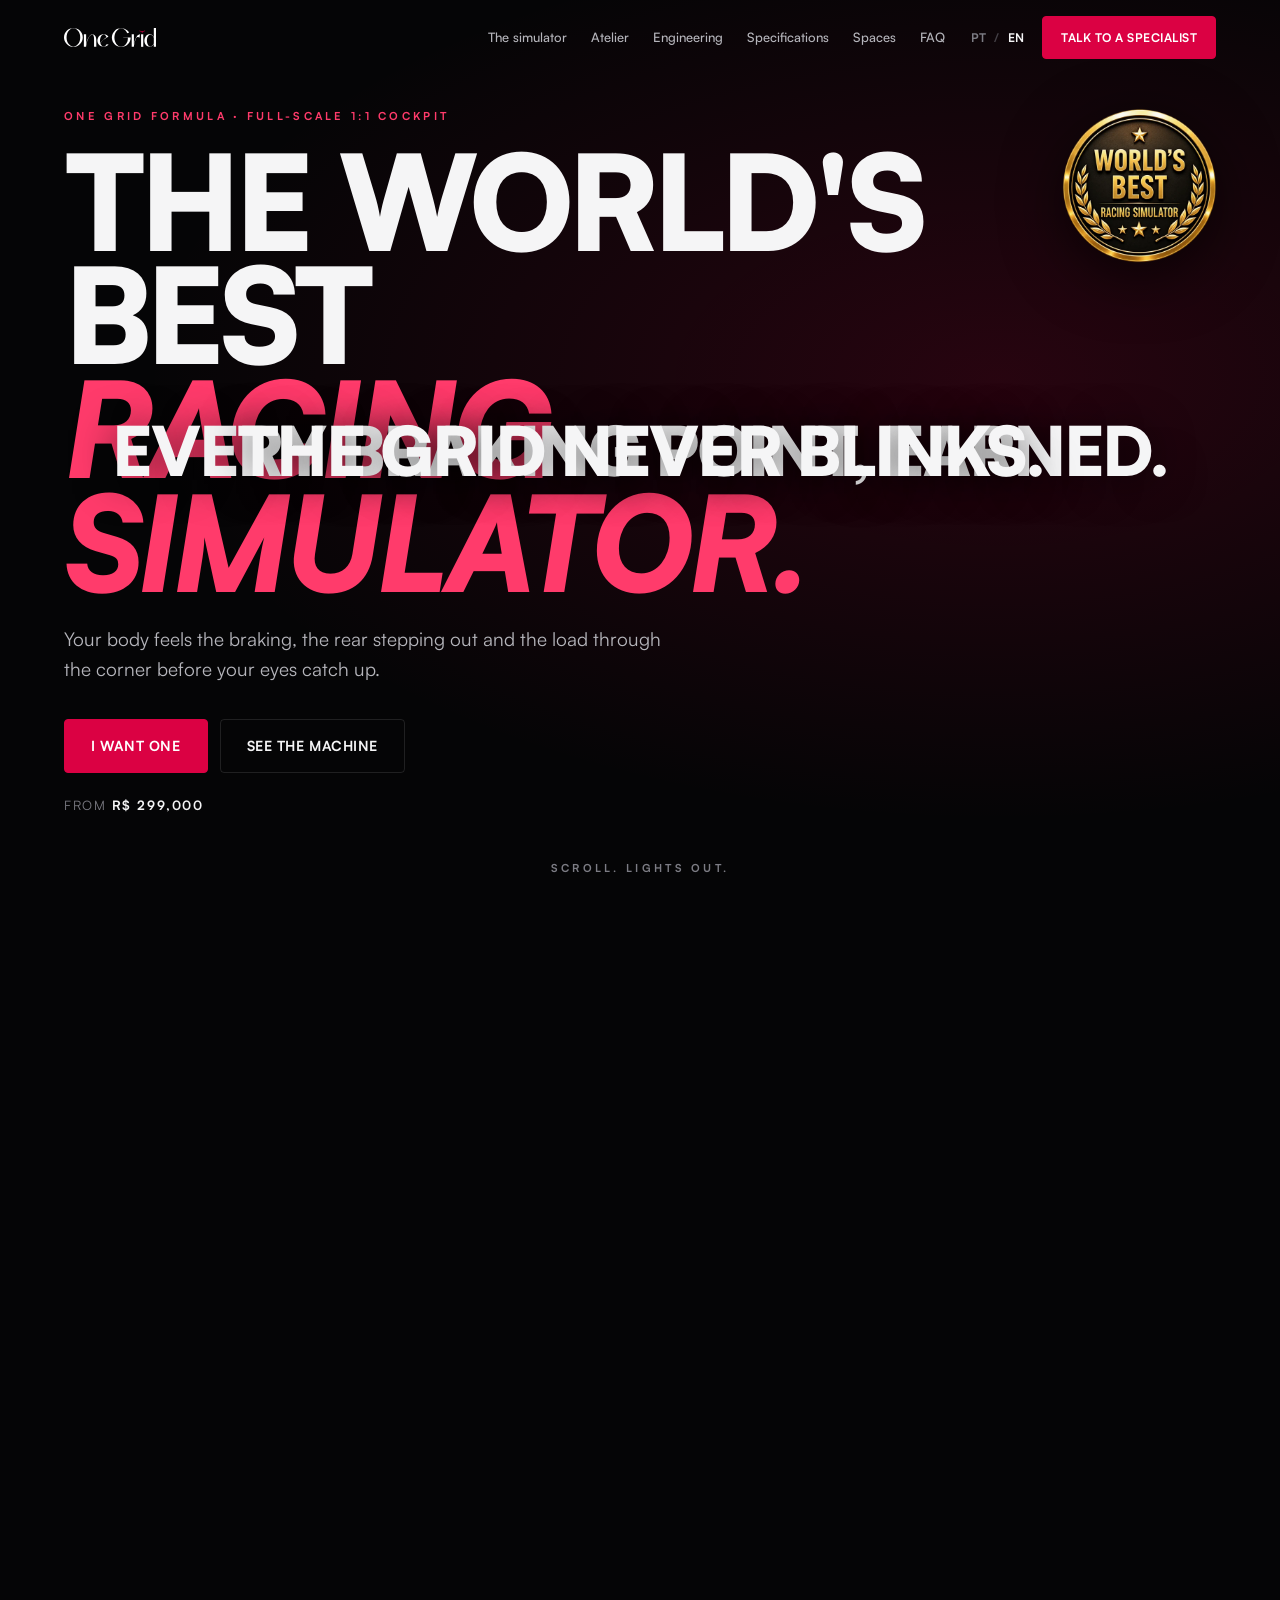
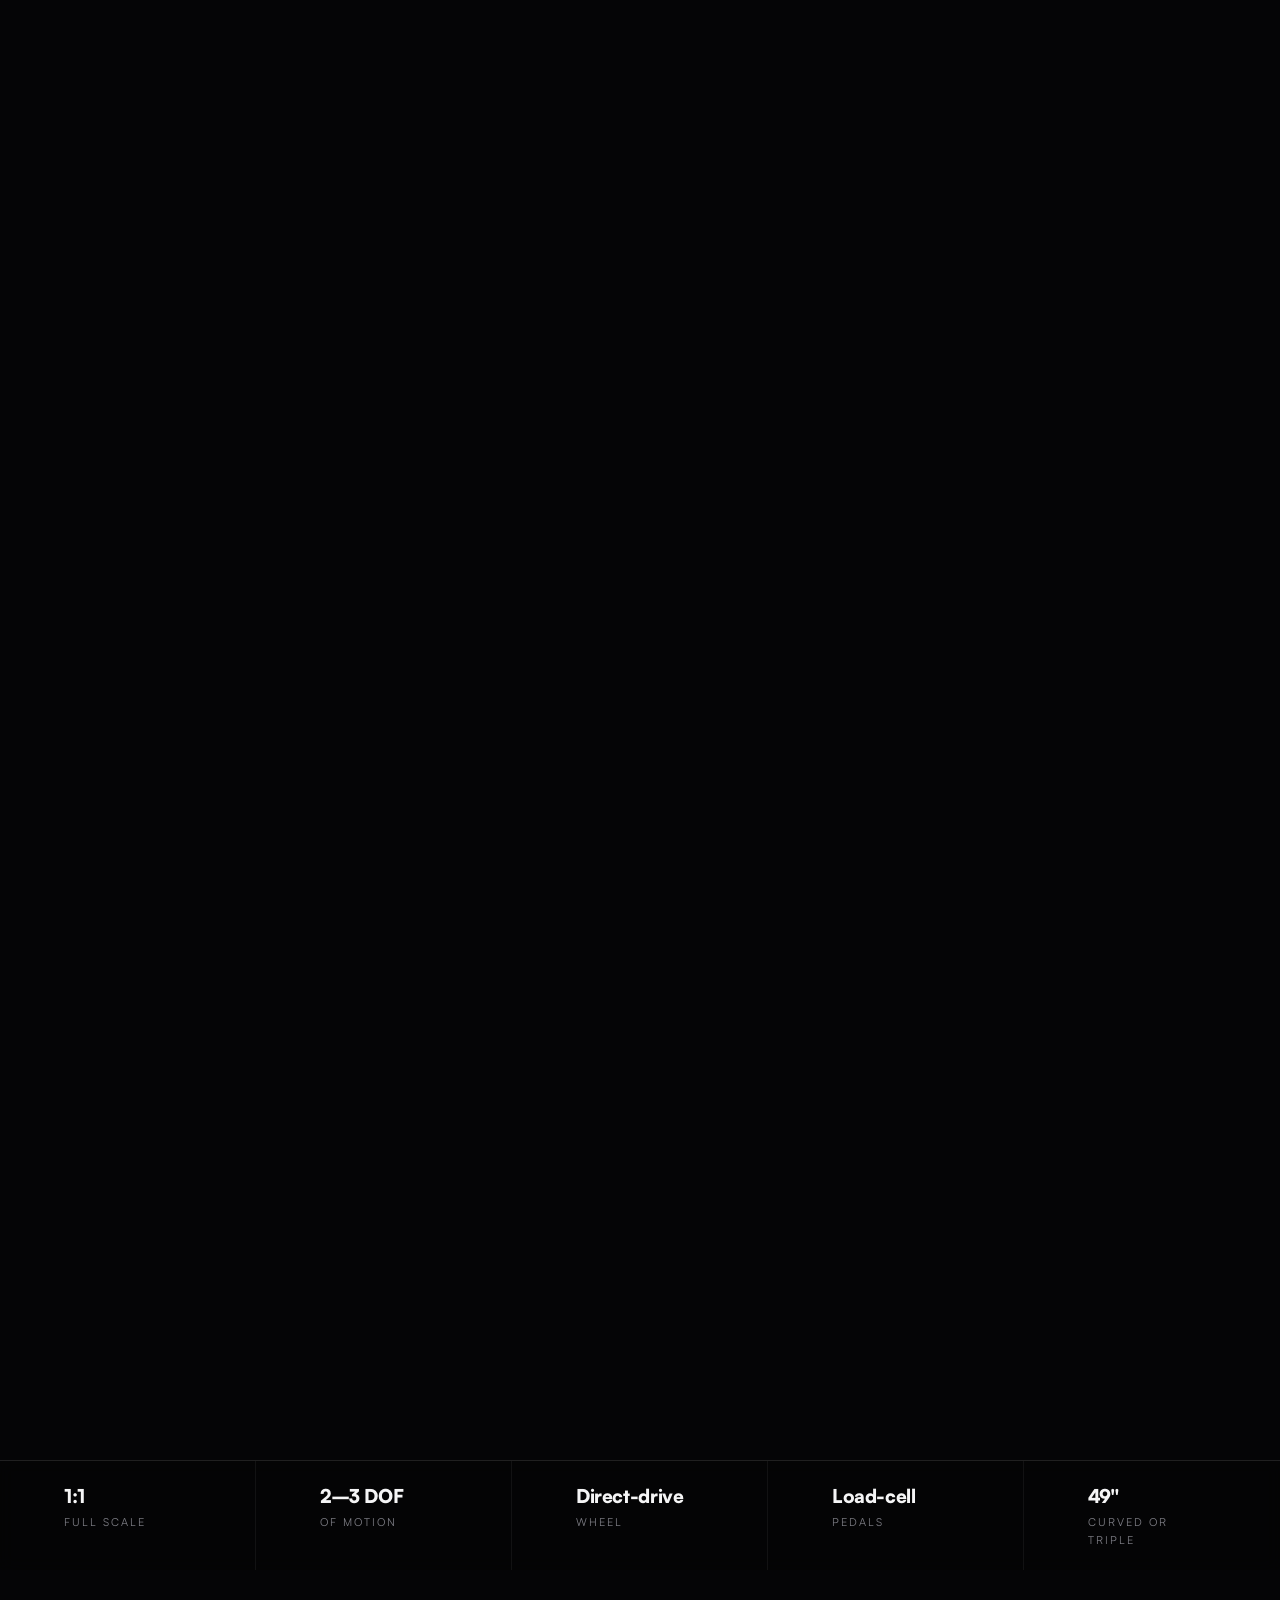
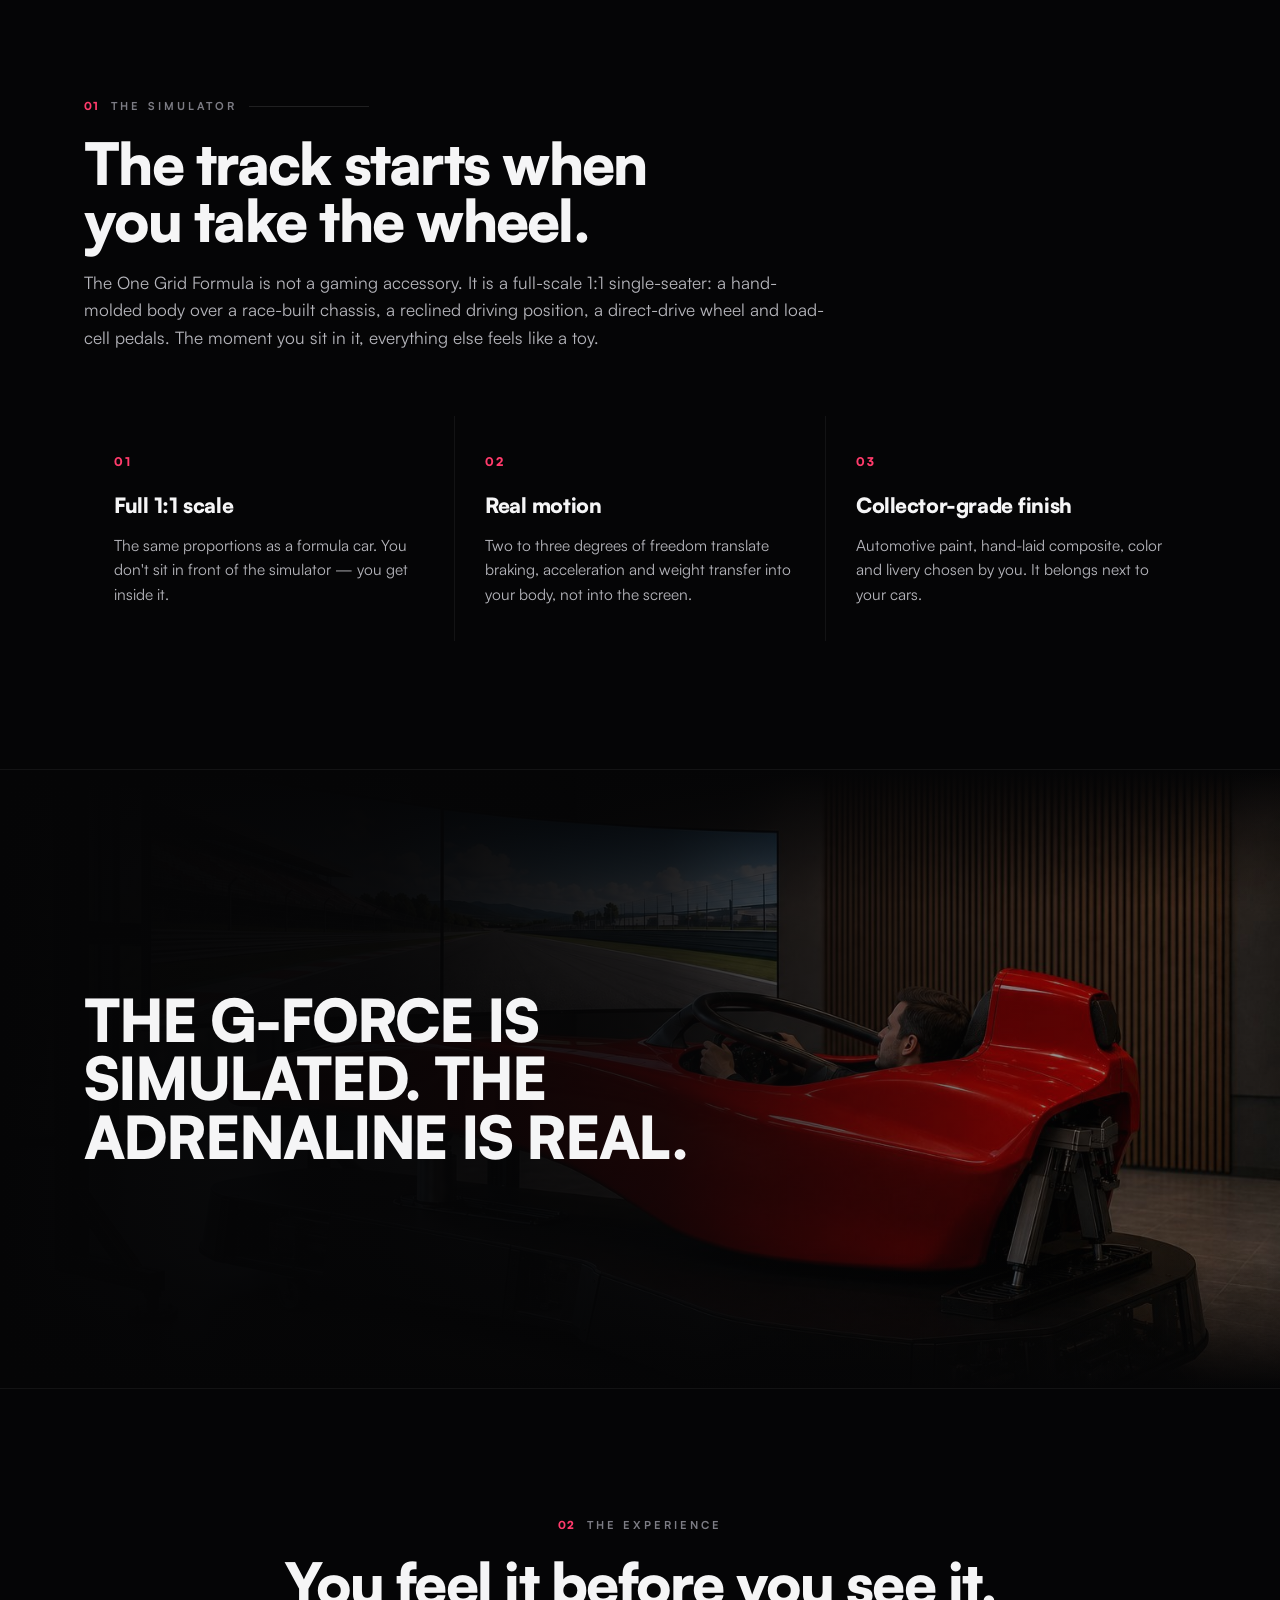
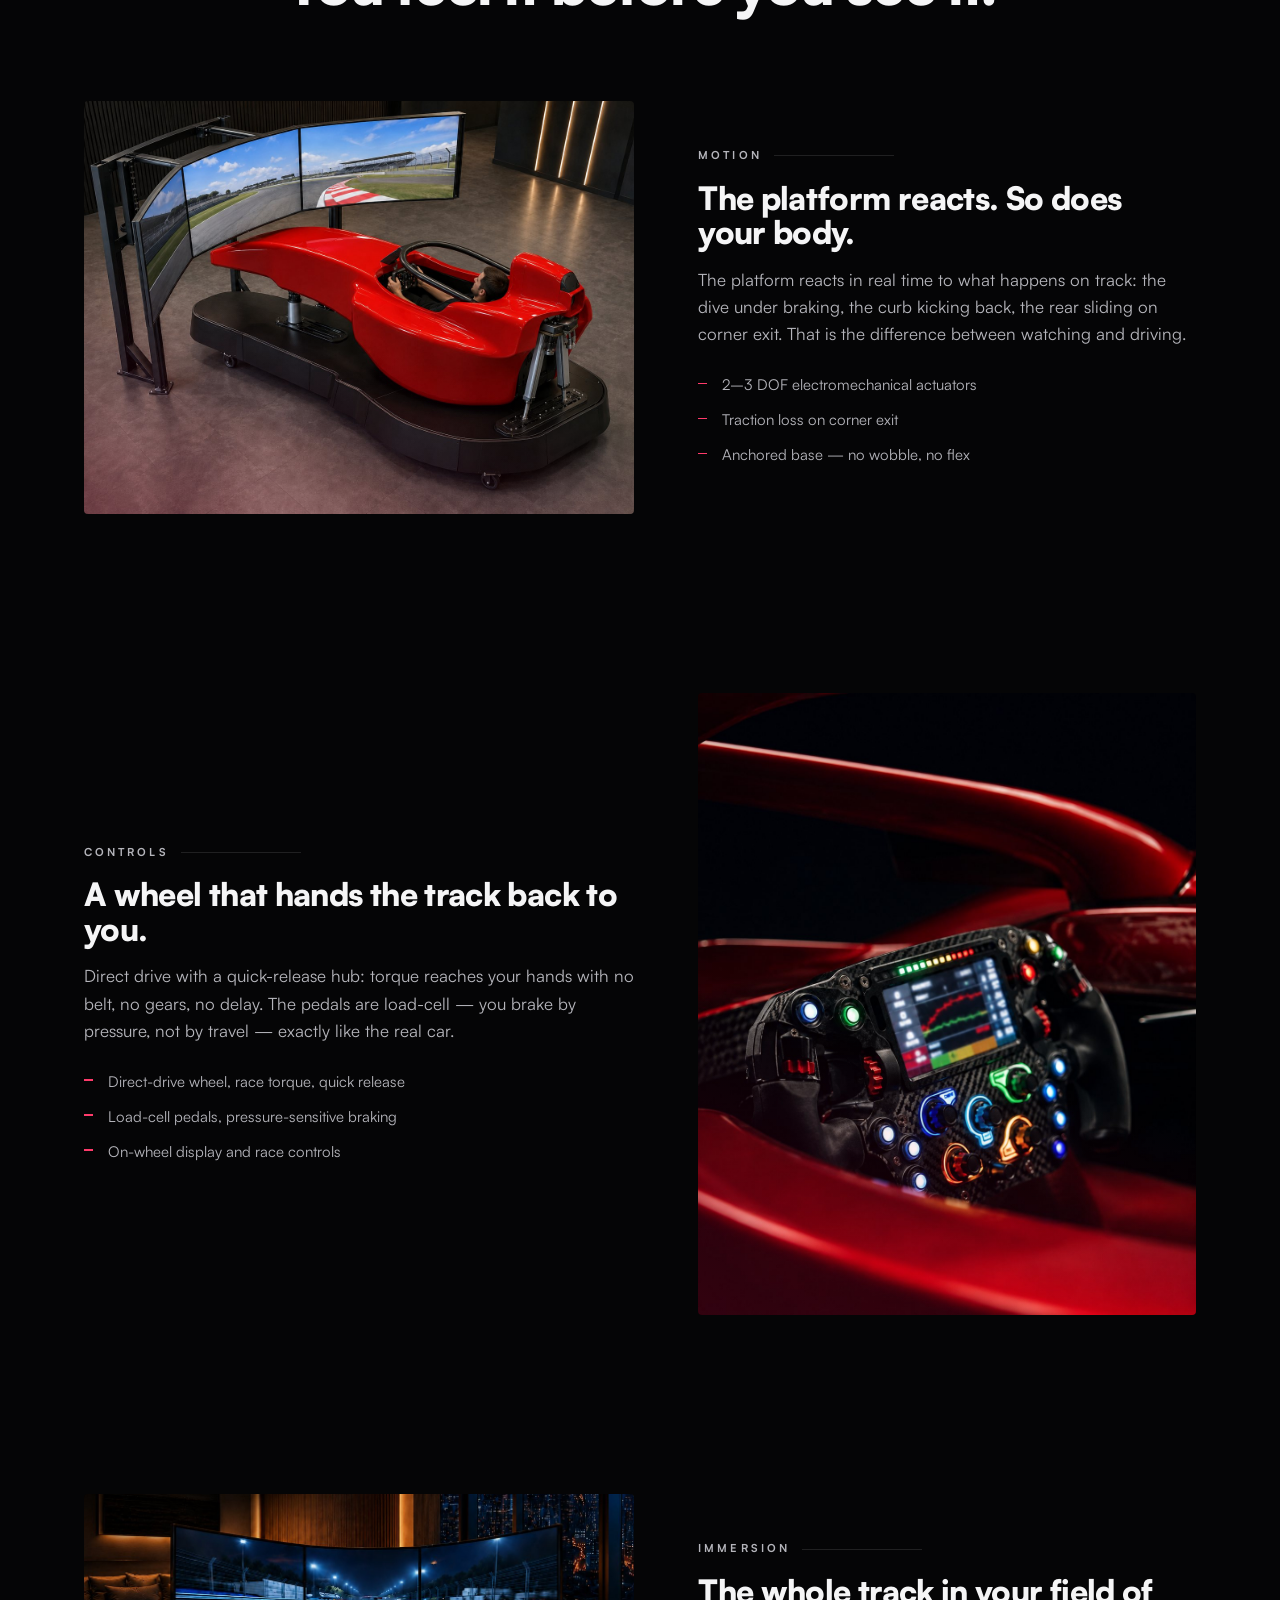
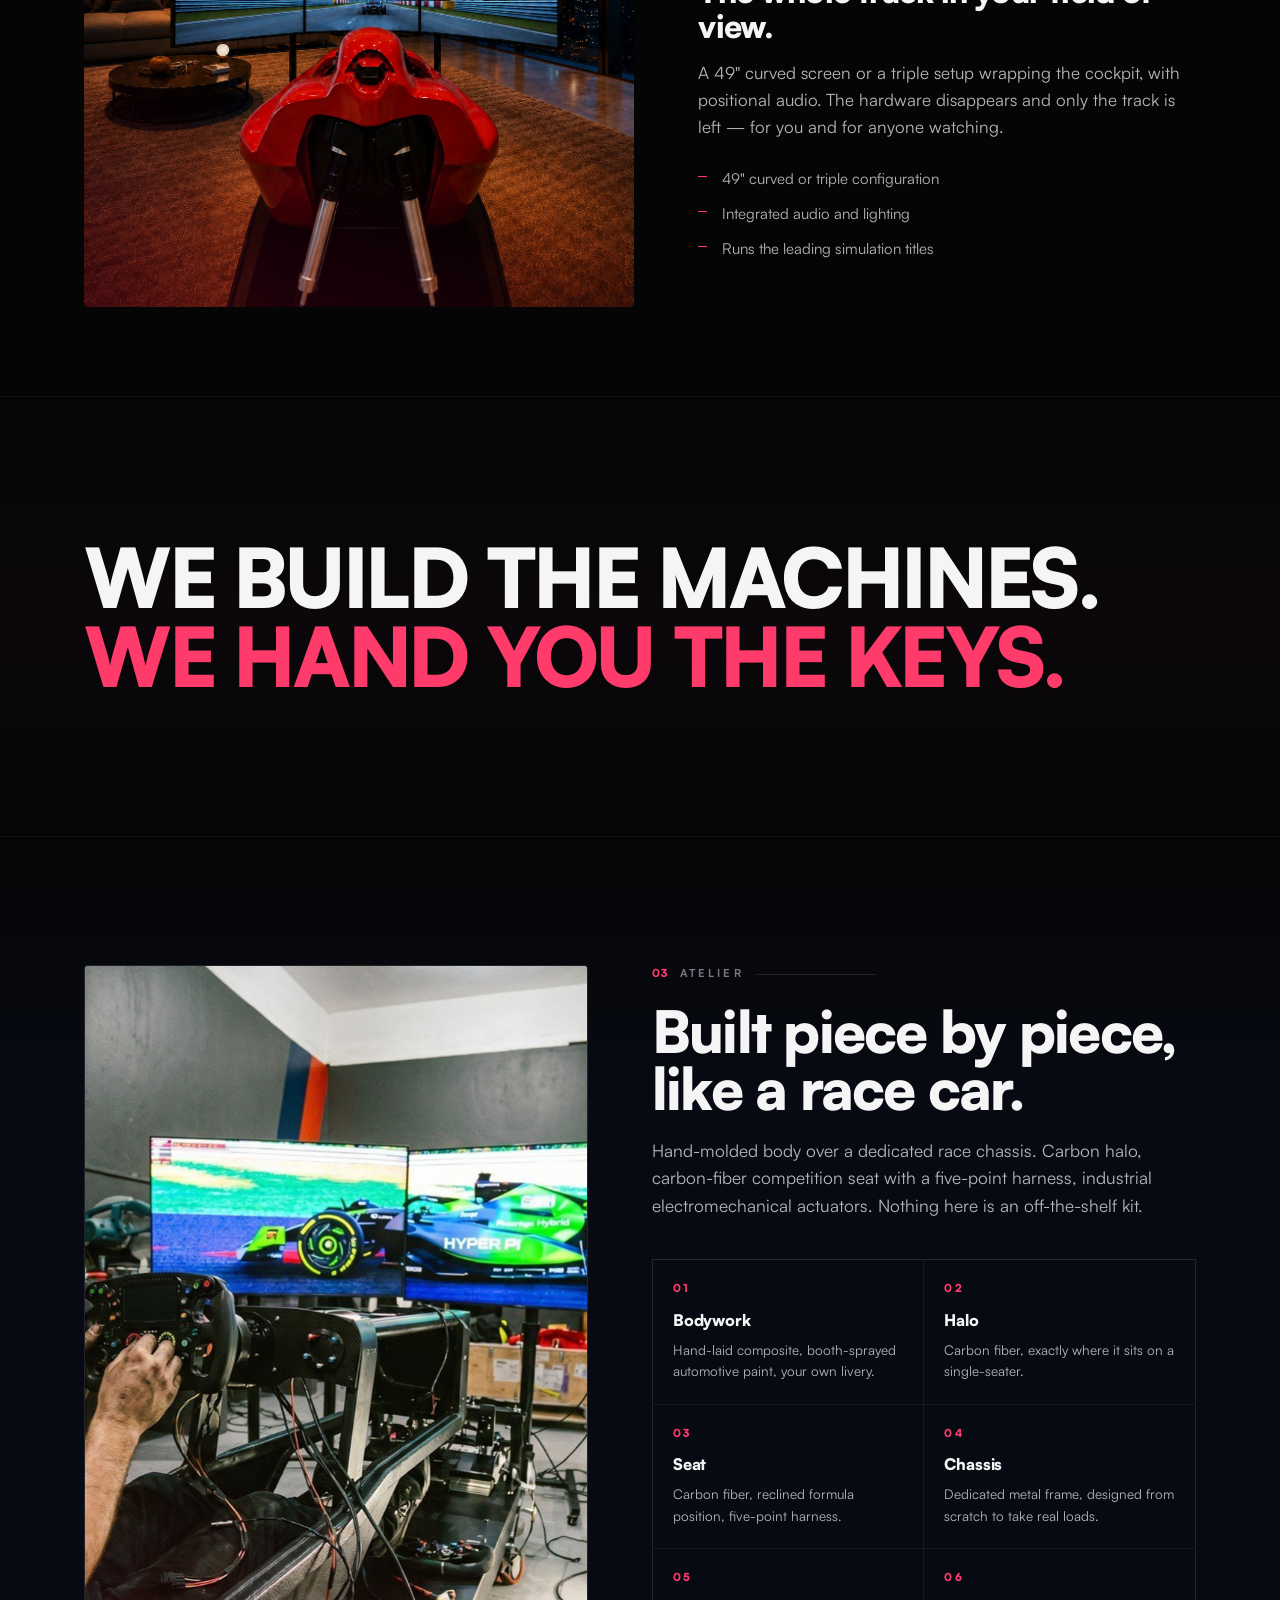
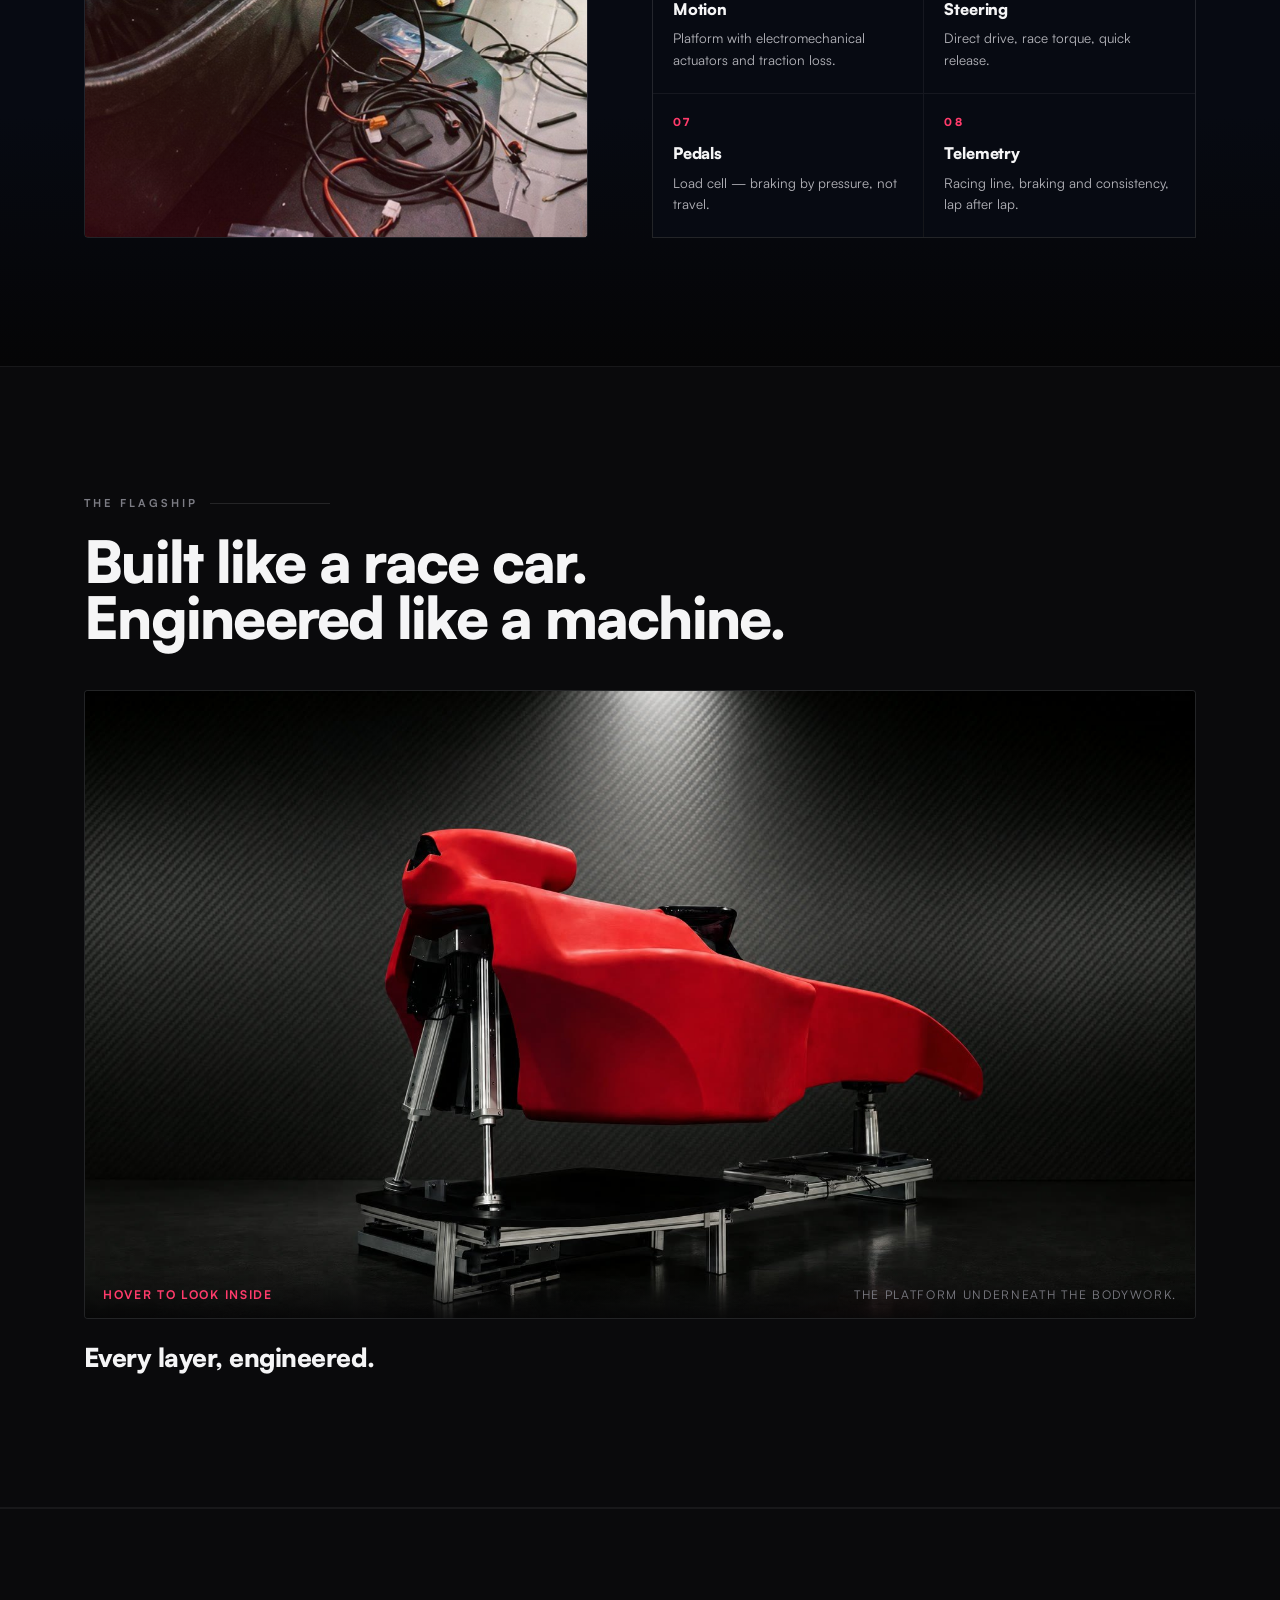
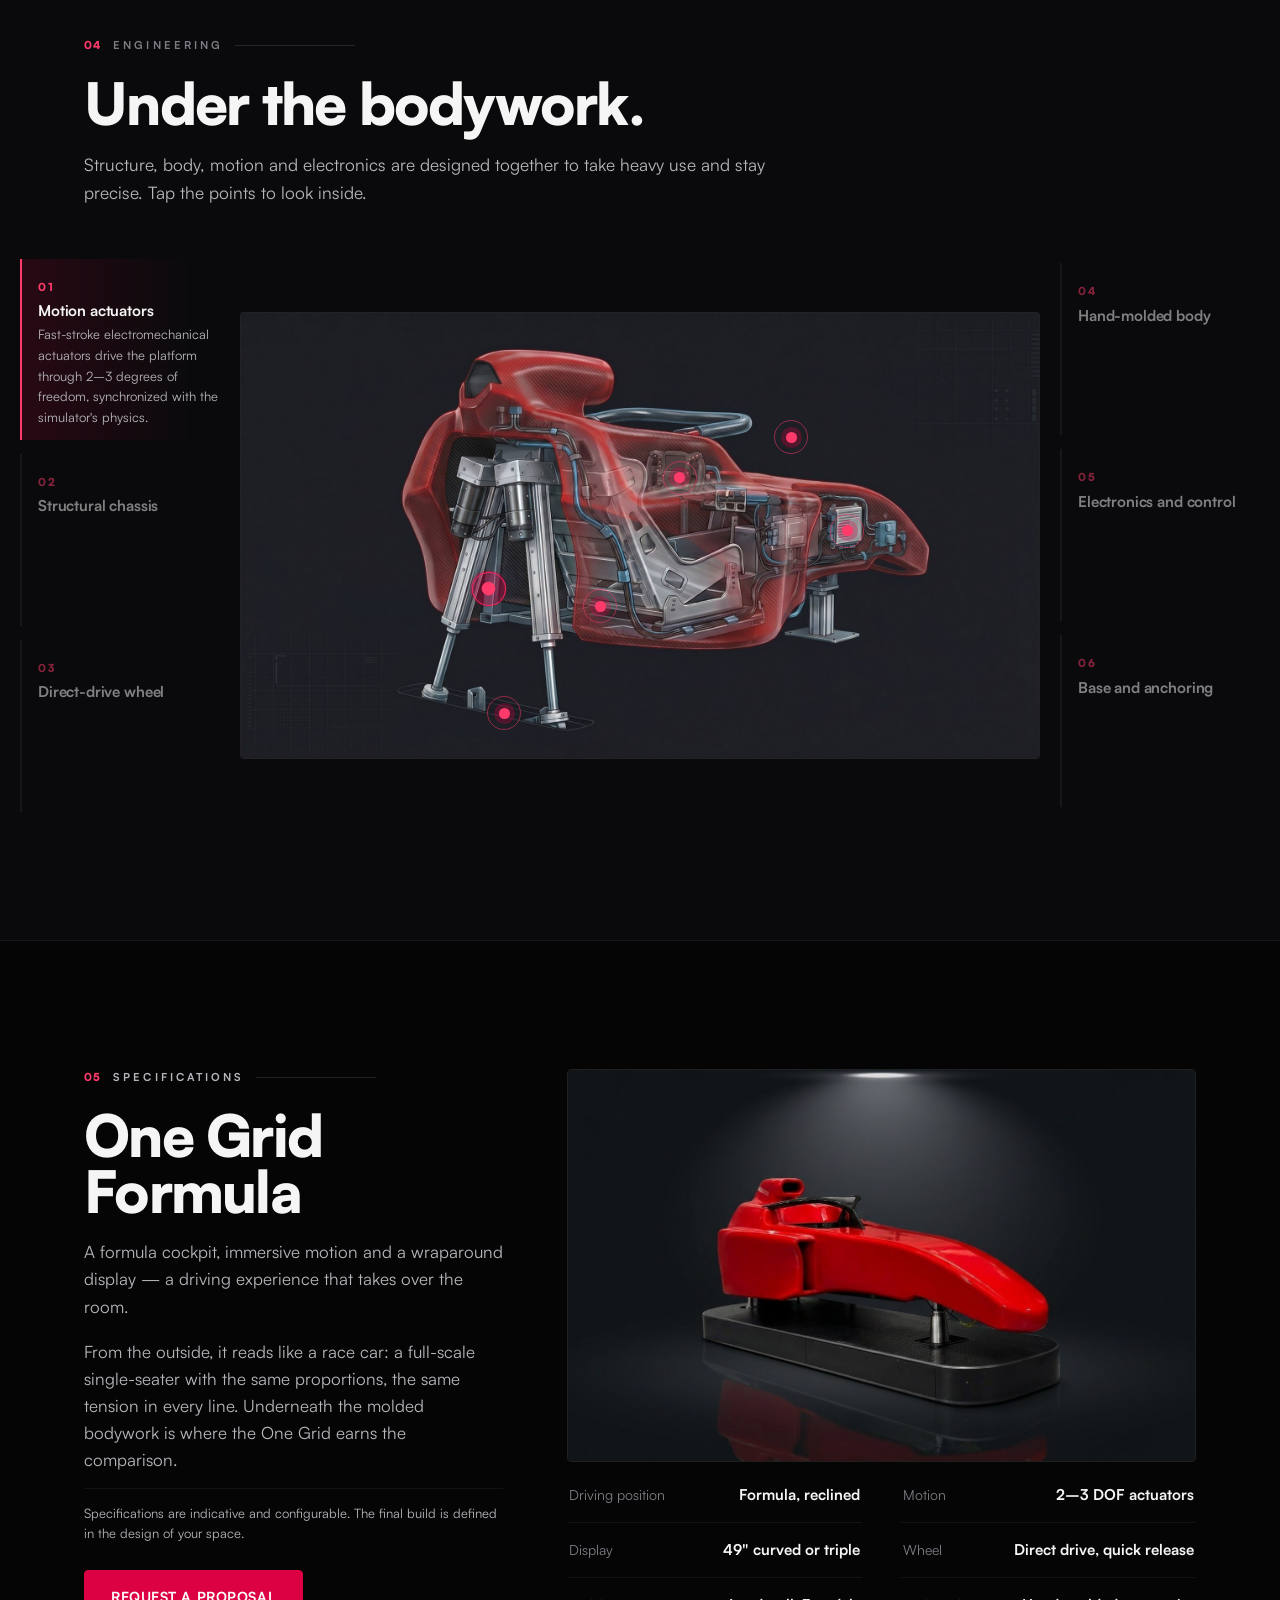
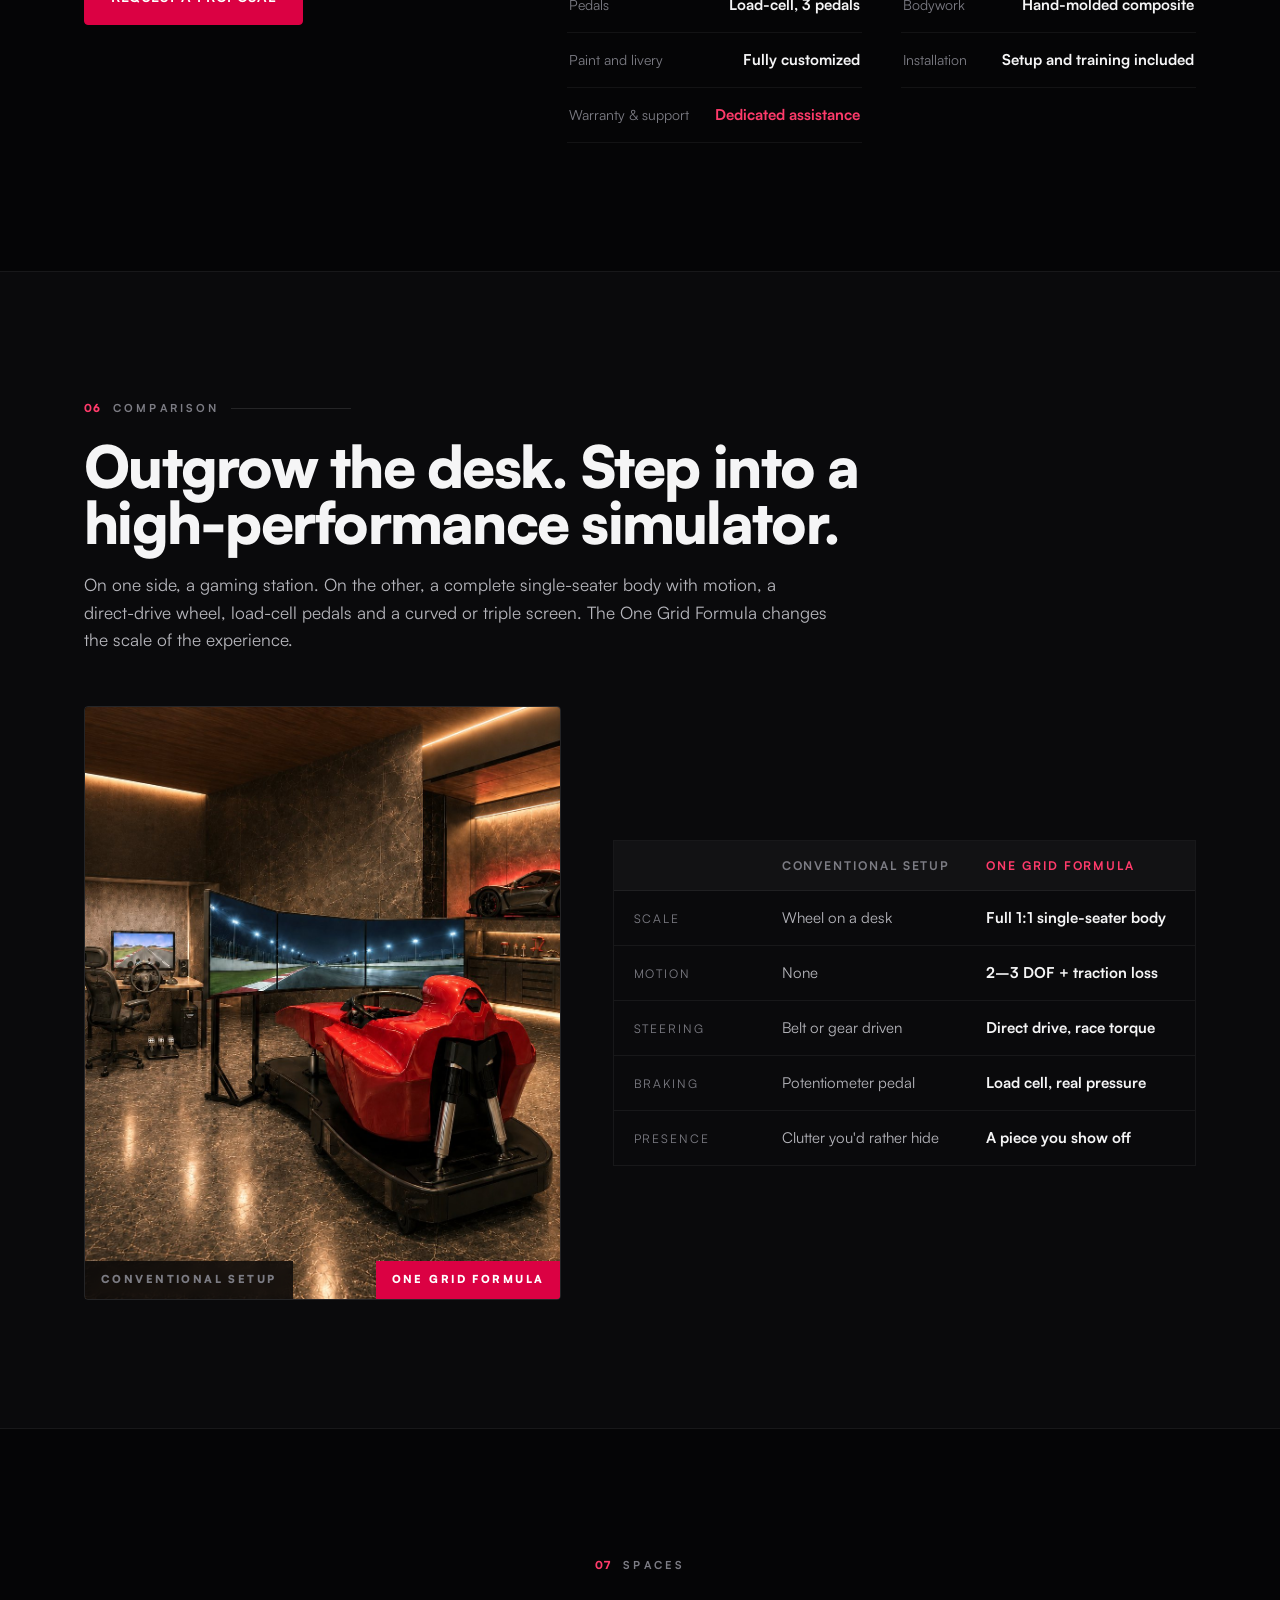
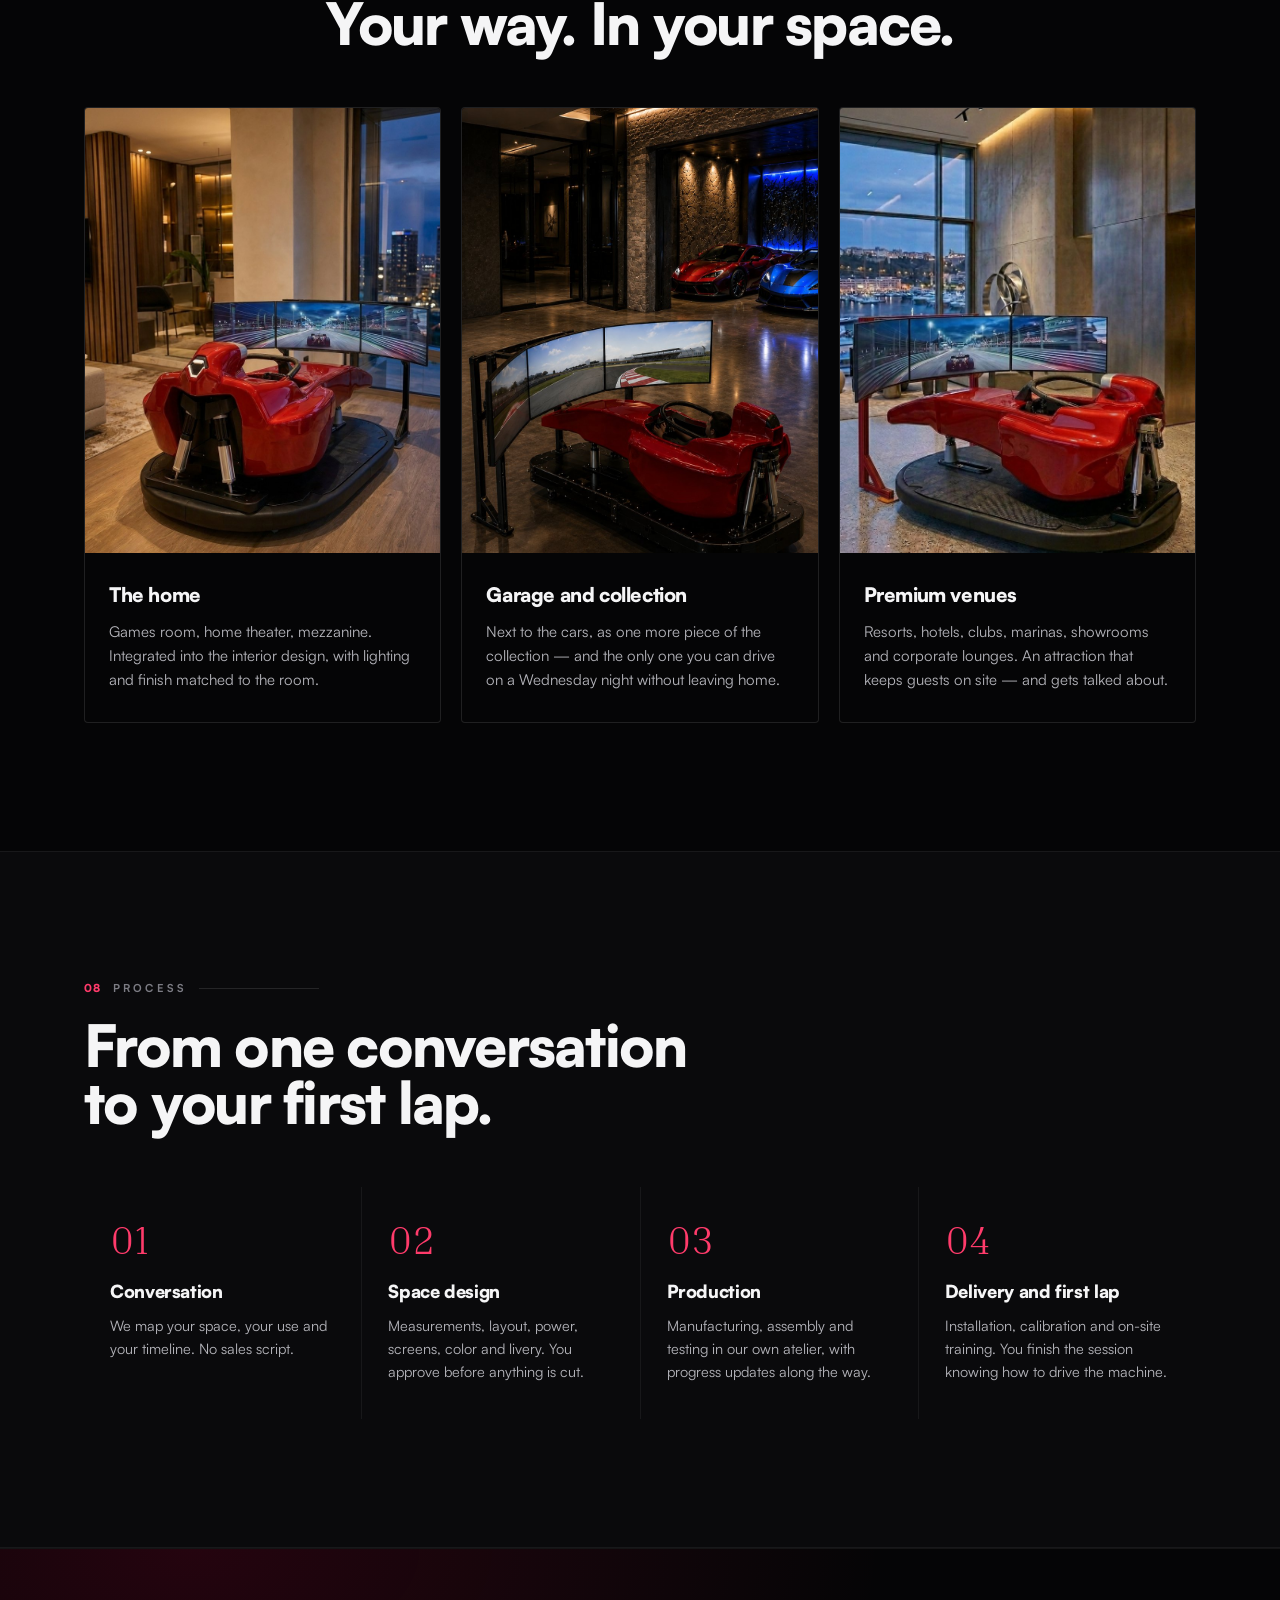
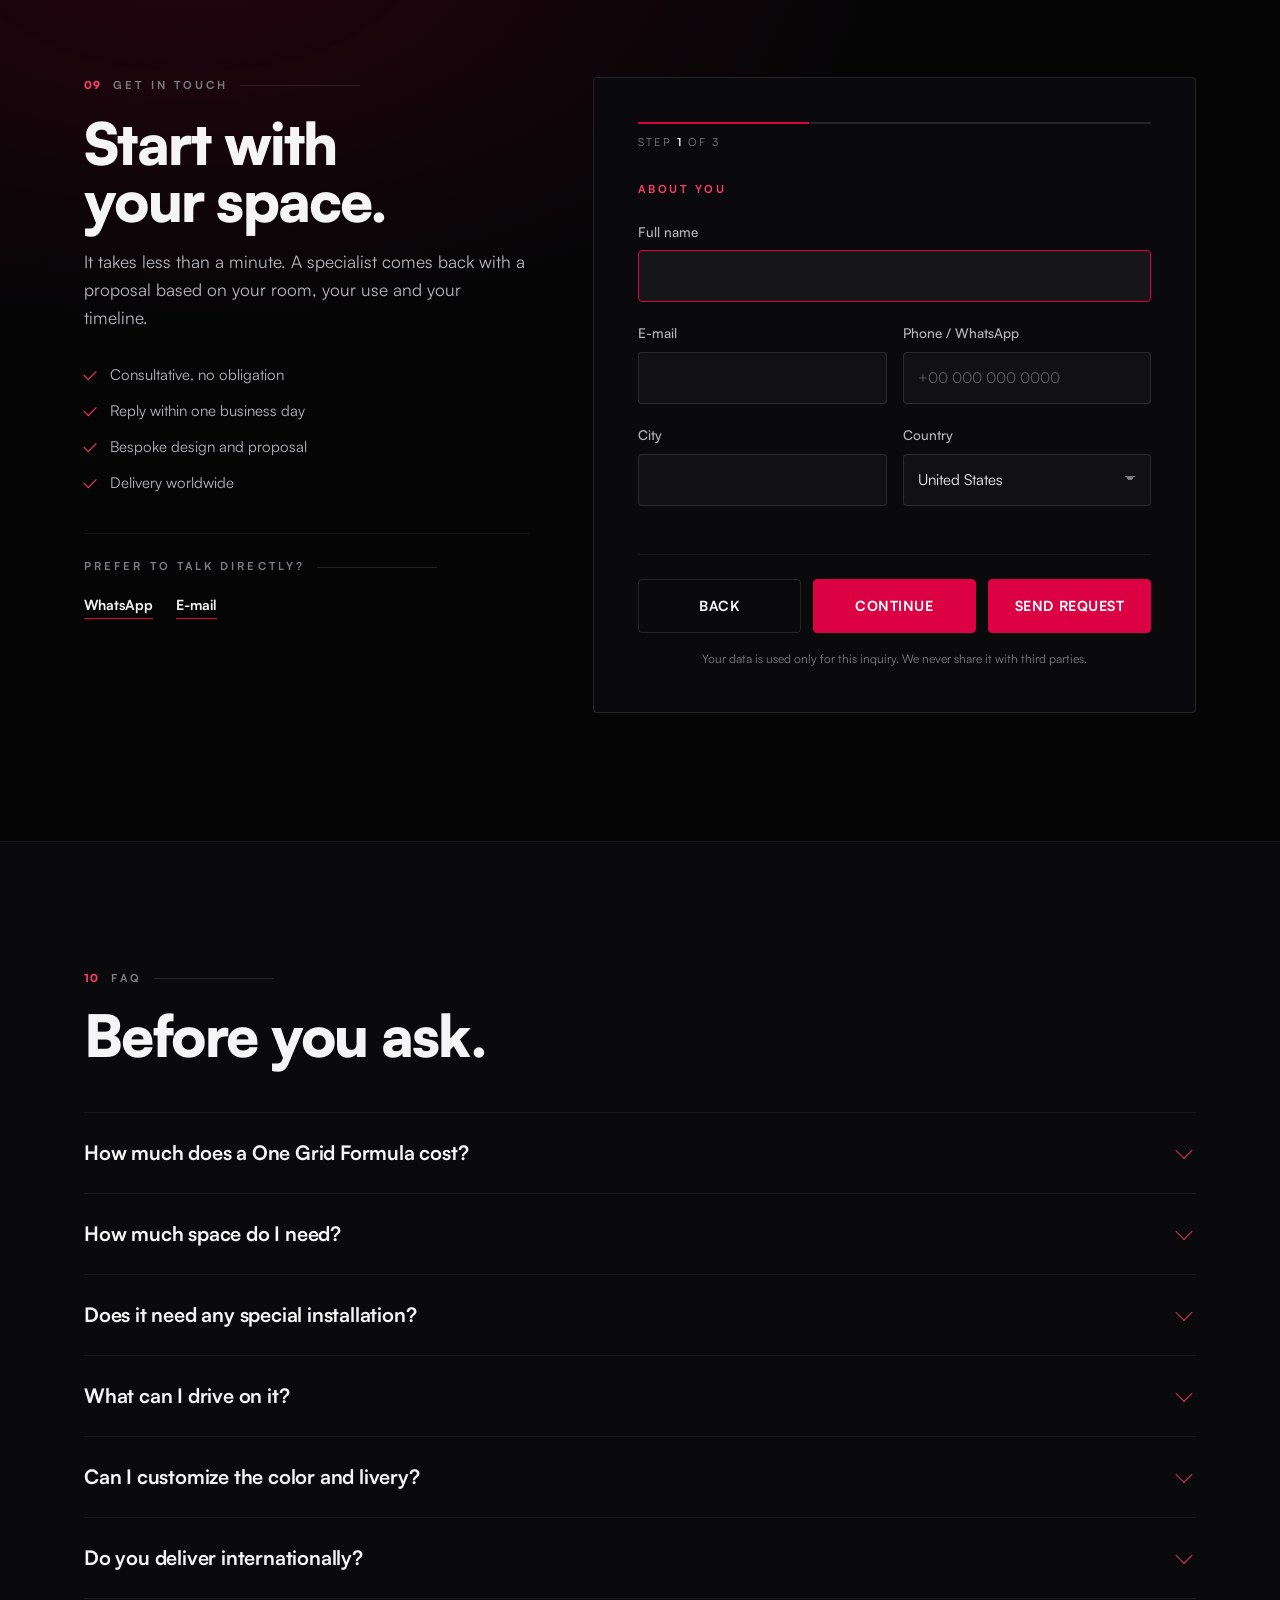
==== index.html @ 718a5aa2 "Alinha o site com a referencia OneGrid PRO - Cor: troca o vermelho dos criativos (#D6070C) pelo rosa" ====
<!DOCTYPE html>
<html lang="en">
<head>
<meta charset="utf-8">
<meta name="viewport" content="width=device-width, initial-scale=1">
<title data-i18n="meta.title">One Grid Formula — The world's best racing simulator</title>
<meta name="description" data-i18n="meta.desc" content="A full-scale 1:1 formula cockpit with 2–3 DOF motion, a direct-drive wheel and load-cell pedals. Hand-built for private homes, car collections and premium venues.">
<meta name="theme-color" content="#050507">
<meta property="og:type" content="website">
<meta property="og:title" data-i18n="meta.title" content="One Grid Formula — The world's best racing simulator">
<meta property="og:description" data-i18n="meta.desc" content="A full-scale 1:1 formula cockpit for your space.">
<meta property="og:image" content="https://www.onegridoficial.com.br/assets/img/hero-garagem.jpg">
<meta property="og:url" content="https://www.onegridoficial.com.br/">
<meta property="og:site_name" content="One Grid">
<meta property="og:locale" content="en_US">
<meta property="og:locale:alternate" content="pt_BR">
<meta name="twitter:card" content="summary_large_image">
<link rel="canonical" href="https://www.onegridoficial.com.br/">
<link rel="alternate" hreflang="en" href="https://www.onegridoficial.com.br/">
<link rel="alternate" hreflang="pt-br" href="https://www.onegridoficial.com.br/?lang=pt">
<link rel="icon" href="assets/logo/favicon-64.png" sizes="64x64">
<link rel="apple-touch-icon" href="assets/logo/favicon-192.png">
<link rel="preload" as="font" type="font/woff2" href="assets/fonts/Satoshi-Black.woff2" crossorigin>
<link rel="preload" as="font" type="font/woff2" href="assets/fonts/Satoshi-Regular.woff2" crossorigin>
<link rel="preload" as="image" href="assets/img/hero-garagem.jpg">
<link rel="stylesheet" href="assets/css/style.css">
</head>
<body>

<a class="skip" href="#form" data-i18n="a11y.skip">Skip to the form</a>

<!-- ================= HEADER ================= -->
<header class="hdr" id="hdr">
  <div class="hdr__in">
    <a class="hdr__logo" href="#top" aria-label="One Grid">
      <img src="assets/logo/one-grid-white.svg" alt="One Grid">
    </a>

    <nav class="hdr__nav" id="nav" aria-label="Main">
      <a href="#simulator" data-i18n="nav.sim">The simulator</a>
      <a href="#atelier" data-i18n="nav.atelier">Atelier</a>
      <a href="#engineering" data-i18n="nav.eng">Engineering</a>
      <a href="#specs" data-i18n="nav.specs">Specifications</a>
      <a href="#spaces" data-i18n="nav.spaces">Spaces</a>
      <a href="#faq" data-i18n="nav.faq">FAQ</a>
    </nav>

    <div class="hdr__side">
      <div class="lang" role="group" aria-label="Language / Idioma">
        <button type="button" class="lang__btn" data-lang="pt">PT</button>
        <span class="lang__sep">/</span>
        <button type="button" class="lang__btn is-on" data-lang="en">EN</button>
      </div>
      <a class="btn btn--sm" href="#form" data-i18n="nav.cta">Talk to a specialist</a>
      <button class="burger" id="burger" aria-label="Menu" aria-expanded="false"><span></span><span></span></button>
    </div>
  </div>
</header>

<main id="top">

<!-- ================= HERO ================= -->
<section class="hero" id="hero">
  <div class="hero__sticky">
    <div class="hero__bg" id="heroBg">
      <img src="assets/img/hero-garagem.jpg" alt="" aria-hidden="true">
      <video class="hero__vid" data-shot="0" data-src="assets/video/hero-1.mp4" muted playsinline preload="none" aria-hidden="true"></video>
      <video class="hero__vid" data-shot="1" data-src="assets/video/hero-2.mp4" muted playsinline preload="none" aria-hidden="true"></video>
      <video class="hero__vid" data-shot="2" data-src="assets/video/hero-3.mp4" muted playsinline preload="none" aria-hidden="true"></video>
    </div>

    <img class="seal seal--hero" src="assets/logo/selo-worlds-best.webp"
         alt="World's Best Racing Simulator" width="440" height="444"
         data-i18n-attr="alt:badge.alt">

    <div class="hero__in" id="heroIn">
      <p class="eyebrow reveal" data-i18n="hero.eyebrow">One Grid Formula · Full-scale 1:1 cockpit</p>
      <h1 class="hero__h1 reveal">
        <span data-i18n="hero.h1a">The world's best</span><br>
        <em data-i18n="hero.h1b">racing simulator.</em>
      </h1>
      <p class="hero__lead reveal" data-i18n="hero.lead">Your body feels the braking, the rear stepping out and the load through the corner before your eyes catch up.</p>
      <div class="hero__cta reveal">
        <a class="btn" href="#form" data-i18n="hero.cta1">I want one</a>
        <a class="btn btn--ghost" href="#simulator" data-i18n="hero.cta2">See the machine</a>
      </div>
      <p class="hero__price reveal"><span data-i18n="hero.from">From</span> <strong data-i18n="hero.price">R$ 299,000</strong></p>
    </div>

    <div class="hero__lines" id="heroLines" aria-hidden="true">
      <p data-line="0" data-i18n="seq.1">This is not a replay.</p>
      <p data-line="1" data-i18n="seq.2">Every braking point, earned.</p>
      <p data-line="2" data-i18n="seq.3">The line doesn't forgive.</p>
      <p data-line="3" data-i18n="seq.4">Same reflexes. Same stakes.</p>
      <p data-line="4" data-i18n="seq.5">The grid never blinks.</p>
    </div>

    <p class="hero__hint" id="heroHint" data-i18n="hero.hint">Scroll. Lights out.</p>
  </div>
</section>

<ul class="ticker" aria-label="Highlights">
  <li><b>1:1</b><span data-i18n="tick.1">full scale</span></li>
  <li><b>2–3 DOF</b><span data-i18n="tick.2">of motion</span></li>
  <li><b>Direct-drive</b><span data-i18n="tick.3">wheel</span></li>
  <li><b>Load-cell</b><span data-i18n="tick.4">pedals</span></li>
  <li><b>49"</b><span data-i18n="tick.5">curved or triple</span></li>
</ul>

<!-- ================= 01 · THE SIMULATOR ================= -->
<section class="sec" id="simulator">
  <div class="wrap">
    <header class="sechead reveal">
      <p class="label"><i>01</i> <span data-i18n="s01.label">The simulator</span></p>
      <h2 class="h2" data-i18n="s01.h2">The track starts when you take the wheel.</h2>
      <p class="lead" data-i18n="s01.lead">The One Grid Formula is not a gaming accessory. It is a full-scale 1:1 single-seater: a hand-molded body over a race-built chassis, a reclined driving position, a direct-drive wheel and load-cell pedals. The moment you sit in it, everything else feels like a toy.</p>
    </header>

    <div class="pillars">
      <article class="pillar reveal">
        <span class="pillar__n">01</span>
        <h3 data-i18n="s01.p1.t">Full 1:1 scale</h3>
        <p data-i18n="s01.p1.d">The same proportions as a formula car. You don't sit in front of the simulator — you get inside it.</p>
      </article>
      <article class="pillar reveal">
        <span class="pillar__n">02</span>
        <h3 data-i18n="s01.p2.t">Real motion</h3>
        <p data-i18n="s01.p2.d">Two to three degrees of freedom translate braking, acceleration and weight transfer into your body, not into the screen.</p>
      </article>
      <article class="pillar reveal">
        <span class="pillar__n">03</span>
        <h3 data-i18n="s01.p3.t">Collector-grade finish</h3>
        <p data-i18n="s01.p3.d">Automotive paint, hand-laid composite, color and livery chosen by you. It belongs next to your cars.</p>
      </article>
    </div>
  </div>
</section>

<!-- ================= STATEMENT BAND ================= -->
<section class="band" aria-hidden="false">
  <div class="band__bg"><img src="assets/img/cockpit-piloto.jpg" alt="" loading="lazy"></div>
  <div class="wrap band__in">
    <p class="band__q reveal" data-i18n="band.q">The g-force is simulated. The adrenaline is real.</p>
  </div>
</section>

<!-- ================= 02 · THE EXPERIENCE ================= -->
<section class="sec sec--flush" id="experience">
  <div class="wrap">
    <header class="sechead sechead--center reveal">
      <p class="label"><i>02</i> <span data-i18n="s02.label">The experience</span></p>
      <h2 class="h2" data-i18n="s02.h2">You feel it before you see it.</h2>
    </header>
  </div>

  <div class="split">
    <div class="split__media reveal">
      <img src="assets/img/telas-triplas.jpg" alt="Driver seated in the One Grid Formula in front of a triple screen" loading="lazy">
    </div>
    <div class="split__txt reveal">
      <p class="label"><span data-i18n="s02.a.k">Motion</span></p>
      <h3 class="h3" data-i18n="s02.a.t">The platform reacts. So does your body.</h3>
      <p data-i18n="s02.a.d">The platform reacts in real time to what happens on track: the dive under braking, the curb kicking back, the rear sliding on corner exit. That is the difference between watching and driving.</p>
      <ul class="ticks">
        <li data-i18n="s02.a.l1">2–3 DOF electromechanical actuators</li>
        <li data-i18n="s02.a.l2">Traction loss on corner exit</li>
        <li data-i18n="s02.a.l3">Anchored base — no wobble, no flex</li>
      </ul>
    </div>
  </div>

  <div class="split split--rev">
    <div class="split__media split__media--tall reveal">
      <img src="assets/img/volante-detalhe.jpg" alt="Close-up of the direct-drive formula steering wheel" loading="lazy">
    </div>
    <div class="split__txt reveal">
      <p class="label"><span data-i18n="s02.b.k">Controls</span></p>
      <h3 class="h3" data-i18n="s02.b.t">A wheel that hands the track back to you.</h3>
      <p data-i18n="s02.b.d">Direct drive with a quick-release hub: torque reaches your hands with no belt, no gears, no delay. The pedals are load-cell — you brake by pressure, not by travel — exactly like the real car.</p>
      <ul class="ticks">
        <li data-i18n="s02.b.l1">Direct-drive wheel, race torque, quick release</li>
        <li data-i18n="s02.b.l2">Load-cell pedals, pressure-sensitive braking</li>
        <li data-i18n="s02.b.l3">On-wheel display and race controls</li>
      </ul>
    </div>
  </div>

  <div class="split">
    <div class="split__media reveal">
      <img src="assets/img/sala-skyline.jpg" alt="One Grid Formula facing a triple screen with a city skyline behind" loading="lazy">
    </div>
    <div class="split__txt reveal">
      <p class="label"><span data-i18n="s02.c.k">Immersion</span></p>
      <h3 class="h3" data-i18n="s02.c.t">The whole track in your field of view.</h3>
      <p data-i18n="s02.c.d">A 49" curved screen or a triple setup wrapping the cockpit, with positional audio. The hardware disappears and only the track is left — for you and for anyone watching.</p>
      <ul class="ticks">
        <li data-i18n="s02.c.l1">49" curved or triple configuration</li>
        <li data-i18n="s02.c.l2">Integrated audio and lighting</li>
        <li data-i18n="s02.c.l3">Runs the leading simulation titles</li>
      </ul>
    </div>
  </div>
</section>

<!-- ================= FAIXA · WE BUILD THE MACHINES ================= -->
<section class="claim">
  <div class="wrap">
    <p class="claim__a reveal" data-i18n="claim.a">We build the machines.</p>
    <p class="claim__b reveal" data-i18n="claim.b">We hand you the keys.</p>
  </div>
</section>

<!-- ================= 03 · ATELIER ================= -->
<section class="sec sec--atelier" id="atelier">
  <div class="wrap">
    <div class="atelier">
      <figure class="atelier__media reveal">
        <img src="assets/img/oficina.jpg" alt="One Grid Formula being built and tested in the atelier" loading="lazy">
      </figure>

      <div class="atelier__txt">
        <header class="sechead reveal">
          <p class="label"><i>03</i> <span data-i18n="s03.label">Atelier</span></p>
          <h2 class="h2" data-i18n="s03.h2">Built piece by piece, like a race car.</h2>
          <p class="lead" data-i18n="s03.lead">Hand-molded body over a dedicated race chassis. Carbon halo, carbon-fiber competition seat with a five-point harness, industrial electromechanical actuators. Nothing here is an off-the-shelf kit.</p>
        </header>

        <ol class="parts reveal">
          <li class="part"><span class="part__n">01</span><h3 data-i18n="s03.p1.t">Bodywork</h3><p data-i18n="s03.p1.d">Hand-laid composite, booth-sprayed automotive paint, your own livery.</p></li>
          <li class="part"><span class="part__n">02</span><h3 data-i18n="s03.p2.t">Halo</h3><p data-i18n="s03.p2.d">Carbon fiber, exactly where it sits on a single-seater.</p></li>
          <li class="part"><span class="part__n">03</span><h3 data-i18n="s03.p3.t">Seat</h3><p data-i18n="s03.p3.d">Carbon fiber, reclined formula position, five-point harness.</p></li>
          <li class="part"><span class="part__n">04</span><h3 data-i18n="s03.p4.t">Chassis</h3><p data-i18n="s03.p4.d">Dedicated metal frame, designed from scratch to take real loads.</p></li>
          <li class="part"><span class="part__n">05</span><h3 data-i18n="s03.p5.t">Motion</h3><p data-i18n="s03.p5.d">Platform with electromechanical actuators and traction loss.</p></li>
          <li class="part"><span class="part__n">06</span><h3 data-i18n="s03.p6.t">Steering</h3><p data-i18n="s03.p6.d">Direct drive, race torque, quick release.</p></li>
          <li class="part"><span class="part__n">07</span><h3 data-i18n="s03.p7.t">Pedals</h3><p data-i18n="s03.p7.d">Load cell — braking by pressure, not travel.</p></li>
          <li class="part"><span class="part__n">08</span><h3 data-i18n="s03.p8.t">Telemetry</h3><p data-i18n="s03.p8.d">Racing line, braking and consistency, lap after lap.</p></li>
        </ol>
      </div>
    </div>
  </div>
</section>

<!-- ================= DOBRA · RAIO-X ================= -->
<section class="xray-sec" id="xray">
  <div class="wrap">
    <header class="sechead reveal">
      <p class="label"><span data-i18n="xray.eyebrow">The flagship</span></p>
      <h2 class="h2" data-i18n="xray.h2">Built like a race car. Engineered like a machine.</h2>
    </header>

    <figure class="xray reveal" id="xrayFig">
      <img class="xray__base" src="assets/img/raiox-casco.jpg" alt="One Grid Formula bodywork" width="1792" height="1014" loading="lazy">
      <img class="xray__in" src="assets/img/raiox-interno.jpg" alt="" aria-hidden="true" width="1792" height="1014" loading="lazy">
      <figcaption>
        <span class="xray__prompt" data-i18n="xray.prompt">Hover to look inside</span>
        <span class="xray__cap" data-i18n="xray.cap">The platform underneath the bodywork.</span>
      </figcaption>
    </figure>
    <p class="xray__support reveal" data-i18n="xray.support">Every layer, engineered.</p>
  </div>
</section>

<!-- ================= 04 · ENGINEERING ================= -->
<section class="sec sec--dark" id="engineering">
  <div class="wrap">
    <header class="sechead reveal">
      <p class="label"><i>04</i> <span data-i18n="s04.label">Engineering</span></p>
      <h2 class="h2" data-i18n="s04.h2">Under the bodywork.</h2>
      <p class="lead" data-i18n="s04.lead">Structure, body, motion and electronics are designed together to take heavy use and stay precise. Tap the points to look inside.</p>
    </header>

    <div class="anatomy">
      <ol class="anatomy__list anatomy__list--a reveal">
        <li data-item="1" class="is-on"><span class="n">01</span>
          <h3 data-i18n="s04.i1.t">Motion actuators</h3>
          <p data-i18n="s04.i1.d">Fast-stroke electromechanical actuators drive the platform through 2–3 degrees of freedom, synchronized with the simulator's physics.</p></li>
        <li data-item="2"><span class="n">02</span>
          <h3 data-i18n="s04.i2.t">Structural chassis</h3>
          <p data-i18n="s04.i2.d">A rigid dedicated frame. It is what turns wheel force into sensation instead of flex.</p></li>
        <li data-item="3"><span class="n">03</span>
          <h3 data-i18n="s04.i3.t">Direct-drive wheel</h3>
          <p data-i18n="s04.i3.d">Quick release, integrated display and race controls. Torque delivered straight to the shaft, with nothing lost between the track and your hands.</p></li>
      </ol>

      <figure class="anatomy__stage reveal" id="stage">
        <img src="assets/img/formula-cutaway.jpg" alt="Cutaway view of the One Grid Formula showing structure, actuators and electronics">
        <button type="button" class="hot" data-hot="1" style="--x:31%;--y:62%" aria-label="Motion"><span></span></button>
        <button type="button" class="hot" data-hot="2" style="--x:45%;--y:66%" aria-label="Chassis"><span></span></button>
        <button type="button" class="hot" data-hot="3" style="--x:55%;--y:37%" aria-label="Wheel"><span></span></button>
        <button type="button" class="hot" data-hot="4" style="--x:69%;--y:28%" aria-label="Body"><span></span></button>
        <button type="button" class="hot" data-hot="5" style="--x:76%;--y:49%" aria-label="Electronics"><span></span></button>
        <button type="button" class="hot" data-hot="6" style="--x:33%;--y:90%" aria-label="Base"><span></span></button>
      </figure>

      <ol class="anatomy__list anatomy__list--b reveal">
        <li data-item="4"><span class="n">04</span>
          <h3 data-i18n="s04.i4.t">Hand-molded body</h3>
          <p data-i18n="s04.i4.d">A complete single-seater bodyshell, laminated and finished in automotive paint. Color, livery and identity made to order.</p></li>
        <li data-item="5"><span class="n">05</span>
          <h3 data-i18n="s04.i5.t">Electronics and control</h3>
          <p data-i18n="s04.i5.d">Computer, controllers and wiring harness built inside the body. One button starts it — no improvised rig, no cables in sight.</p></li>
        <li data-item="6"><span class="n">06</span>
          <h3 data-i18n="s04.i6.t">Base and anchoring</h3>
          <p data-i18n="s04.i6.d">A premium-finished support platform with levelling and damping — it protects your floor and keeps the geometry stable.</p></li>
      </ol>
    </div>
  </div>
</section>

<!-- ================= 05 · SPECIFICATIONS ================= -->
<section class="sec" id="specs">
  <div class="wrap">
    <div class="specs">
      <div class="specs__head reveal">
        <p class="label"><i>05</i> <span data-i18n="s05.label">Specifications</span></p>
        <h2 class="h2" data-i18n="s05.h2">One Grid Formula</h2>
        <p data-i18n="s05.lead">A formula cockpit, immersive motion and a wraparound display — a driving experience that takes over the room.</p>
        <p class="specs__narr" data-i18n="s05.narr">From the outside, it reads like a race car: a full-scale single-seater with the same proportions, the same tension in every line. Underneath the molded bodywork is where the One Grid earns the comparison.</p>
        <p class="specs__note" data-i18n="s05.note">Specifications are indicative and configurable. The final build is defined in the design of your space.</p>
        <a class="btn" href="#form" data-i18n="s05.cta">Request a proposal</a>
      </div>

      <div class="specs__body reveal">
        <img class="specs__img" src="assets/img/formula-studio.jpg" alt="One Grid Formula in the studio" loading="lazy">
        <dl class="spectable">
          <div><dt data-i18n="s05.k1">Driving position</dt><dd data-i18n="s05.v1">Formula, reclined</dd></div>
          <div><dt data-i18n="s05.k2">Motion</dt><dd data-i18n="s05.v2">2–3 DOF actuators</dd></div>
          <div><dt data-i18n="s05.k3">Display</dt><dd data-i18n="s05.v3">49" curved or triple</dd></div>
          <div><dt data-i18n="s05.k4">Wheel</dt><dd data-i18n="s05.v4">Direct drive, quick release</dd></div>
          <div><dt data-i18n="s05.k5">Pedals</dt><dd data-i18n="s05.v5">Load-cell, 3 pedals</dd></div>
          <div><dt data-i18n="s05.k6">Bodywork</dt><dd data-i18n="s05.v6">Hand-molded composite</dd></div>
          <div><dt data-i18n="s05.k7">Paint and livery</dt><dd data-i18n="s05.v7">Fully customized</dd></div>
          <div><dt data-i18n="s05.k8">Installation</dt><dd data-i18n="s05.v8">Setup and training included</dd></div>
          <div><dt data-i18n="s05.k9">Warranty &amp; support</dt><dd data-i18n="s05.v9">Dedicated assistance</dd></div>
        </dl>
      </div>
    </div>
  </div>
</section>

<!-- ================= 06 · COMPARISON ================= -->
<section class="sec sec--dark" id="compare">
  <div class="wrap">
    <header class="sechead reveal">
      <p class="label"><i>06</i> <span data-i18n="s06.label">Comparison</span></p>
      <h2 class="h2" data-i18n="s06.h2">Outgrow the desk. Step into a high-performance simulator.</h2>
      <p class="lead" data-i18n="s06.lead">On one side, a gaming station. On the other, a complete single-seater body with motion, a direct-drive wheel, load-cell pedals and a curved or triple screen. The One Grid Formula changes the scale of the experience.</p>
    </header>

    <div class="compare">
      <figure class="versus reveal">
        <img src="assets/img/comparativo.jpg" alt="A conventional gaming setup next to the One Grid Formula">
        <figcaption class="versus__l versus__l--a" data-i18n="s06.a.t">Conventional setup</figcaption>
        <figcaption class="versus__l versus__l--b" data-i18n="s06.b.t">One Grid Formula</figcaption>
      </figure>

      <div class="vstable reveal">
        <div class="vsrow vsrow--head">
          <span></span><b data-i18n="s06.a.t">Conventional setup</b><b class="is-og" data-i18n="s06.b.t">One Grid Formula</b>
        </div>
        <div class="vsrow"><span data-i18n="s06.r1">Scale</span><em data-i18n-attr="data-c:s06.a.t" data-i18n="s06.r1a">Wheel on a desk</em><em data-i18n-attr="data-c:s06.b.t" data-i18n="s06.r1b">Full 1:1 single-seater body</em></div>
        <div class="vsrow"><span data-i18n="s06.r2">Motion</span><em data-i18n-attr="data-c:s06.a.t" data-i18n="s06.r2a">None</em><em data-i18n-attr="data-c:s06.b.t" data-i18n="s06.r2b">2–3 DOF + traction loss</em></div>
        <div class="vsrow"><span data-i18n="s06.r3">Steering</span><em data-i18n-attr="data-c:s06.a.t" data-i18n="s06.r3a">Belt or gear driven</em><em data-i18n-attr="data-c:s06.b.t" data-i18n="s06.r3b">Direct drive, race torque</em></div>
        <div class="vsrow"><span data-i18n="s06.r4">Braking</span><em data-i18n-attr="data-c:s06.a.t" data-i18n="s06.r4a">Potentiometer pedal</em><em data-i18n-attr="data-c:s06.b.t" data-i18n="s06.r4b">Load cell, real pressure</em></div>
        <div class="vsrow"><span data-i18n="s06.r5">Presence</span><em data-i18n-attr="data-c:s06.a.t" data-i18n="s06.r5a">Clutter you'd rather hide</em><em data-i18n-attr="data-c:s06.b.t" data-i18n="s06.r5b">A piece you show off</em></div>
      </div>
    </div>
  </div>
</section>

<!-- ================= 07 · WHERE IT LIVES ================= -->
<section class="sec" id="spaces">
  <div class="wrap">
    <header class="sechead sechead--center reveal">
      <p class="label"><i>07</i> <span data-i18n="s07.label">Spaces</span></p>
      <h2 class="h2" data-i18n="s07.h2">Your way. In your space.</h2>
    </header>

    <div class="cards">
      <article class="card reveal">
        <div class="card__img"><img src="assets/img/amb-residencia.jpg" alt="" loading="lazy"></div>
        <div class="card__txt">
          <h3 data-i18n="s07.c1.t">The home</h3>
          <p data-i18n="s07.c1.d">Games room, home theater, mezzanine. Integrated into the interior design, with lighting and finish matched to the room.</p>
        </div>
      </article>
      <article class="card reveal">
        <div class="card__img"><img src="assets/img/amb-garagem.jpg" alt="" loading="lazy"></div>
        <div class="card__txt">
          <h3 data-i18n="s07.c2.t">Garage and collection</h3>
          <p data-i18n="s07.c2.d">Next to the cars, as one more piece of the collection — and the only one you can drive on a Wednesday night without leaving home.</p>
        </div>
      </article>
      <article class="card reveal">
        <div class="card__img"><img src="assets/img/amb-premium.jpg" alt="" loading="lazy"></div>
        <div class="card__txt">
          <h3 data-i18n="s07.c3.t">Premium venues</h3>
          <p data-i18n="s07.c3.d">Resorts, hotels, clubs, marinas, showrooms and corporate lounges. An attraction that keeps guests on site — and gets talked about.</p>
        </div>
      </article>
    </div>
  </div>
</section>

<!-- ================= 08 · PROCESS ================= -->
<section class="sec sec--dark" id="process">
  <div class="wrap">
    <header class="sechead reveal">
      <p class="label"><i>08</i> <span data-i18n="s08.label">Process</span></p>
      <h2 class="h2" data-i18n="s08.h2">From one conversation to your first lap.</h2>
    </header>

    <ol class="steps">
      <li class="step reveal"><span class="step__n">01</span>
        <h3 data-i18n="s08.s1.t">Conversation</h3>
        <p data-i18n="s08.s1.d">We map your space, your use and your timeline. No sales script.</p></li>
      <li class="step reveal"><span class="step__n">02</span>
        <h3 data-i18n="s08.s2.t">Space design</h3>
        <p data-i18n="s08.s2.d">Measurements, layout, power, screens, color and livery. You approve before anything is cut.</p></li>
      <li class="step reveal"><span class="step__n">03</span>
        <h3 data-i18n="s08.s3.t">Production</h3>
        <p data-i18n="s08.s3.d">Manufacturing, assembly and testing in our own atelier, with progress updates along the way.</p></li>
      <li class="step reveal"><span class="step__n">04</span>
        <h3 data-i18n="s08.s4.t">Delivery and first lap</h3>
        <p data-i18n="s08.s4.d">Installation, calibration and on-site training. You finish the session knowing how to drive the machine.</p></li>
    </ol>
  </div>
</section>

<!-- ================= 09 · FORM ================= -->
<section class="sec sec--form" id="form">
  <div class="wrap">
    <div class="formwrap">

      <aside class="formside reveal">
        <p class="label"><i>09</i> <span data-i18n="s09.label">Get in touch</span></p>
        <h2 class="h2" data-i18n="s09.h2">Start with your space.</h2>
        <p class="lead" data-i18n="s09.lead">It takes less than a minute. A specialist comes back with a proposal based on your room, your use and your timeline.</p>
        <ul class="assur">
          <li data-i18n="s09.a1">Consultative, no obligation</li>
          <li data-i18n="s09.a2">Reply within one business day</li>
          <li data-i18n="s09.a3">Bespoke design and proposal</li>
          <li data-i18n="s09.a4">Delivery worldwide</li>
        </ul>
        <div class="formside__alt">
          <p class="label"><span data-i18n="s09.alt">Prefer to talk directly?</span></p>
          <a class="altlink" id="waLink" href="#" target="_blank" rel="noopener">WhatsApp</a>
          <a class="altlink" id="mailLink" href="#">E-mail</a>
        </div>
      </aside>

      <div class="formbox reveal">
        <form id="leadForm" novalidate>
          <div class="prog">
            <div class="prog__bar"><span id="progBar"></span></div>
            <p class="prog__txt"><span data-i18n="form.step">Step</span> <b id="progNow">1</b> <span data-i18n="form.of">of</span> 3</p>
          </div>

          <fieldset class="fstep is-on" data-step="1">
            <legend class="fstep__t" data-i18n="form.st1">About you</legend>
            <div class="field">
              <label for="nome" data-i18n="form.name">Full name</label>
              <input type="text" id="nome" name="nome_completo" autocomplete="name" required>
              <small class="err" data-i18n="form.err.name">Please enter your full name.</small>
            </div>
            <div class="field-2">
              <div class="field">
                <label for="email" data-i18n="form.email">E-mail</label>
                <input type="email" id="email" name="email" autocomplete="email" required>
                <small class="err" data-i18n="form.err.email">Please enter a valid e-mail.</small>
              </div>
              <div class="field">
                <label for="telefone" data-i18n="form.phone">Phone / WhatsApp</label>
                <input type="tel" id="telefone" name="telefone" autocomplete="tel" required placeholder="+00 000 000 0000" data-i18n-attr="placeholder:form.phone.ph">
                <small class="err" data-i18n="form.err.phone">Please enter a valid phone number.</small>
              </div>
            </div>
            <div class="field-2">
              <div class="field">
                <label for="cidade" data-i18n="form.city">City</label>
                <input type="text" id="cidade" name="cidade" autocomplete="address-level2" required>
                <small class="err" data-i18n="form.err.city">Please enter your city.</small>
              </div>
              <div class="field">
                <label for="pais" data-i18n="form.country">Country</label>
                <select id="pais" name="pais">
                  <option value="Brasil" data-i18n="form.country.br">Brazil</option>
                  <option value="Estados Unidos" selected data-i18n="form.country.us">United States</option>
                  <option value="Portugal" data-i18n="form.country.pt">Portugal</option>
                  <option value="Outro" data-i18n="form.opt.other">Other</option>
                </select>
              </div>
            </div>
          </fieldset>

          <fieldset class="fstep" data-step="2">
            <legend class="fstep__t" data-i18n="form.st2">Your profile</legend>
            <div class="field">
              <label for="profissao" data-i18n="form.job">What is your profession / line of work?</label>
              <input type="text" id="profissao" name="profissao" required placeholder="e.g. business owner, physician, investor" data-i18n-attr="placeholder:form.job.ph">
              <small class="err" data-i18n="form.err.job">Tell us briefly what you do.</small>
            </div>
            <div class="field">
              <label for="perfil" data-i18n="form.profile">I'm looking at this as…</label>
              <select id="perfil" name="perfil" required>
                <option value="" data-i18n="form.select">Select</option>
                <option value="Pessoa fisica - uso proprio" data-i18n="form.profile.1">An individual — for my own use</option>
                <option value="Colecionador / entusiasta" data-i18n="form.profile.2">A collector / motorsport enthusiast</option>
                <option value="Empresario - espaco da empresa" data-i18n="form.profile.3">A business owner — for a company space</option>
                <option value="Resort / hotel / clube" data-i18n="form.profile.4">A resort, hotel, club or marina</option>
                <option value="Showroom / concessionaria / evento" data-i18n="form.profile.5">A showroom, dealership or event</option>
                <option value="Outro" data-i18n="form.opt.other">Other</option>
              </select>
              <small class="err" data-i18n="form.err.select">Please choose an option.</small>
            </div>
            <div class="field">
              <label for="local" data-i18n="form.place">Where would it be installed?</label>
              <select id="local" name="local_instalacao" required>
                <option value="" data-i18n="form.select">Select</option>
                <option value="Residencia" data-i18n="form.place.1">Home — games room / home theater</option>
                <option value="Garagem / colecao" data-i18n="form.place.2">Garage or collection space</option>
                <option value="Escritorio / empresa" data-i18n="form.place.3">Office or company headquarters</option>
                <option value="Resort / hotel / clube" data-i18n="form.place.4">Resort, hotel, club or event venue</option>
                <option value="Ainda avaliando" data-i18n="form.place.5">Still deciding</option>
              </select>
              <small class="err" data-i18n="form.err.select">Please choose an option.</small>
            </div>
            <div class="field">
              <label for="hoje" data-i18n="form.today">Do you already own a simulator?</label>
              <select id="hoje" name="simulador_atual">
                <option value="Nao tenho" data-i18n="form.today.1">No, I don't</option>
                <option value="Setup basico" data-i18n="form.today.2">A basic setup (wheel + desk)</option>
                <option value="Cockpit de entrada" data-i18n="form.today.3">An entry-level cockpit</option>
                <option value="Simulador profissional" data-i18n="form.today.4">A professional simulator</option>
              </select>
            </div>
          </fieldset>

          <fieldset class="fstep" data-step="3">
            <legend class="fstep__t" data-i18n="form.st3">Your project</legend>
            <div class="field">
              <span class="lbl" data-i18n="form.budget">How much do you plan to invest in a high-performance simulator?</span>
              <div class="opts" role="radiogroup" aria-required="true">
                <label class="opt"><input type="radio" name="investimento" value="Ate R$ 299 mil" required><span data-i18n="form.budget.1">Up to R$ 299,000</span></label>
                <label class="opt"><input type="radio" name="investimento" value="R$ 300 mil a R$ 500 mil"><span data-i18n="form.budget.2">R$ 300,000 to R$ 500,000</span></label>
                <label class="opt"><input type="radio" name="investimento" value="R$ 500 mil a R$ 1 milhao"><span data-i18n="form.budget.3">R$ 500,000 to R$ 1 million</span></label>
                <label class="opt"><input type="radio" name="investimento" value="Acima de R$ 1 milhao"><span data-i18n="form.budget.4">Above R$ 1 million</span></label>
                <label class="opt"><input type="radio" name="investimento" value="Quero entender melhor"><span data-i18n="form.budget.5">I'd like to understand it better first</span></label>
              </div>
              <small class="err" data-i18n="form.err.budget">Please choose an investment range.</small>
            </div>
            <div class="field-2">
              <div class="field">
                <label for="prazo" data-i18n="form.when">By when?</label>
                <select id="prazo" name="prazo" required>
                  <option value="" data-i18n="form.select">Select</option>
                  <option value="Imediato - ate 30 dias" data-i18n="form.when.1">Immediately — within 30 days</option>
                  <option value="1 a 3 meses" data-i18n="form.when.2">1 to 3 months</option>
                  <option value="3 a 6 meses" data-i18n="form.when.3">3 to 6 months</option>
                  <option value="Sem data definida" data-i18n="form.when.4">No set date</option>
                </select>
                <small class="err" data-i18n="form.err.select">Please choose an option.</small>
              </div>
              <div class="field">
                <label for="origem" data-i18n="form.how">How did you hear about One Grid?</label>
                <select id="origem" name="origem">
                  <option value="Instagram / Facebook">Instagram / Facebook</option>
                  <option value="Google" data-i18n="form.how.2">Google search</option>
                  <option value="Indicacao" data-i18n="form.how.3">Referral</option>
                  <option value="Vi ao vivo" data-i18n="form.how.4">I saw a One Grid in person</option>
                  <option value="Youtube / imprensa" data-i18n="form.how.5">YouTube or press</option>
                  <option value="Outro" data-i18n="form.opt.other">Other</option>
                </select>
              </div>
            </div>
            <div class="field">
              <label for="msg" data-i18n="form.msg">Anything you'd like to tell us about the space or project? (optional)</label>
              <textarea id="msg" name="mensagem" rows="3"></textarea>
            </div>
            <label class="consent">
              <input type="checkbox" id="consent" name="consentimento" required>
              <span data-i18n="form.consent">I authorize One Grid to contact me by phone, WhatsApp or e-mail about this request.</span>
            </label>
            <small class="err" id="consentErr" data-i18n="form.err.consent">We need your authorization to send this request.</small>
          </fieldset>

          <div class="fnav">
            <button type="button" class="btn btn--ghost" id="btnPrev" data-i18n="form.prev" hidden>Back</button>
            <button type="button" class="btn" id="btnNext" data-i18n="form.next">Continue</button>
            <button type="submit" class="btn" id="btnSend" hidden data-i18n="form.send">Send request</button>
          </div>

          <p class="fprivacy" data-i18n="form.privacy">Your data is used only for this inquiry. We never share it with third parties.</p>
        </form>

        <div class="fdone" id="formDone" hidden>
          <div class="fdone__mark">✓</div>
          <h3 data-i18n="form.ok.t">Request sent.</h3>
          <p data-i18n="form.ok.d">We have your details. A One Grid specialist will be in touch within one business day. If you'd rather move faster, talk to us right now.</p>
          <a class="btn" id="doneWa" href="#" target="_blank" rel="noopener" data-i18n="form.ok.cta">Message us on WhatsApp</a>
        </div>
      </div>
    </div>
  </div>
</section>

<!-- ================= 10 · FAQ ================= -->
<section class="sec sec--dark" id="faq">
  <div class="wrap">
    <header class="sechead reveal">
      <p class="label"><i>10</i> <span data-i18n="s10.label">FAQ</span></p>
      <h2 class="h2" data-i18n="s10.h2">Before you ask.</h2>
    </header>

    <div class="faq">
      <details class="reveal">
        <summary data-i18n="faq.q1">How much does a One Grid Formula cost?</summary>
        <p data-i18n="faq.a1">From R$ 299,000. The final figure depends on the configuration: motion, screens, finish, paint and cockpit items. The proposal is built around your project.</p>
      </details>
      <details class="reveal">
        <summary data-i18n="faq.q2">How much space do I need?</summary>
        <p data-i18n="faq.a2">We define that in the design stage, using the measurements of your room. In practice, most residential installations take up an area comparable to a single garage bay, screens included.</p>
      </details>
      <details class="reveal">
        <summary data-i18n="faq.q3">Does it need any special installation?</summary>
        <p data-i18n="faq.a3">A level floor and a dedicated power outlet cover most cases. We survey everything before production, and our team handles installation and calibration on site.</p>
      </details>
      <details class="reveal">
        <summary data-i18n="faq.q4">What can I drive on it?</summary>
        <p data-i18n="faq.a4">It runs the leading simulation titles on the market — formula cars, prototypes, GT and touring cars, on circuits worldwide. It arrives configured, and we train you on it.</p>
      </details>
      <details class="reveal">
        <summary data-i18n="faq.q5">Can I customize the color and livery?</summary>
        <p data-i18n="faq.a5">Yes. Automotive paint in the color you choose, with livery, numbering and your own identity or a sponsor's. It is part of the project, not an afterthought.</p>
      </details>
      <details class="reveal">
        <summary data-i18n="faq.q6">Do you deliver internationally?</summary>
        <p data-i18n="faq.a6">Yes, on request. We organize logistics, installation and training together with you, wherever the machine is going.</p>
      </details>
    </div>

    <div class="faqcta reveal">
      <p data-i18n="s10.cta.d">Still have a question that isn't here?</p>
      <a class="btn" href="#form" data-i18n="s10.cta.b">Talk to a specialist</a>
    </div>
  </div>
</section>

<!-- ================= CLOSER ================= -->
<section class="closer">
  <div class="closer__bg"><img src="assets/img/piloto-capacete.jpg" alt="" loading="lazy"></div>
  <div class="wrap closer__in">
    <h2 class="closer__h reveal" data-i18n="closer.h">Your home has almost everything.</h2>
    <p class="closer__s reveal" data-i18n="closer.s">Except a One Grid.</p>
    <a class="btn btn--big reveal" href="#form" data-i18n="closer.cta">I want mine</a>
  </div>
</section>

</main>

<!-- ================= FOOTER ================= -->
<footer class="ftr">
  <div class="wrap ftr__in">
    <div class="ftr__brand">
      <img src="assets/logo/one-grid-white.svg" alt="One Grid">
      <p data-i18n="ftr.tag">Full-scale racing simulators, hand-built piece by piece.</p>
      <p class="ftr__group" data-i18n="ftr.group">One Grid is a Fancore Group brand.</p>
    </div>
    <nav class="ftr__nav" aria-label="Footer">
      <a href="#simulator" data-i18n="nav.sim">The simulator</a>
      <a href="#atelier" data-i18n="nav.atelier">Atelier</a>
      <a href="#specs" data-i18n="nav.specs">Specifications</a>
      <a href="#spaces" data-i18n="nav.spaces">Spaces</a>
      <a href="#faq" data-i18n="nav.faq">FAQ</a>
      <a href="#form" data-i18n="nav.cta">Talk to a specialist</a>
    </nav>
    <div class="ftr__contact">
      <p class="label" data-i18n="ftr.contact">Contact</p>
      <a id="ftrMail" href="#">contato@onegridoficial.com.br</a>
      <a id="ftrWa" href="#" target="_blank" rel="noopener">WhatsApp</a>
    </div>
  </div>
  <div class="wrap ftr__bar">
    <p>© <span id="year">2026</span> One Grid</p>
    <p data-i18n="ftr.rights">All rights reserved.</p>
  </div>
</footer>

<a class="stickycta" href="#form" data-i18n="nav.cta">Talk to a specialist</a>

<script src="assets/js/i18n.js"></script>
<script src="assets/js/app.js"></script>
</body>
</html>
---- assets/css/style.css ----
/* ==========================================================================
   ONE GRID — Landing Page
   ========================================================================== */

/* ---------- Fontes da marca ---------- */
@font-face{font-family:"Satoshi";src:url("../fonts/Satoshi-Regular.woff2") format("woff2");font-weight:400;font-style:normal;font-display:swap}
@font-face{font-family:"Satoshi";src:url("../fonts/Satoshi-Medium.woff2") format("woff2");font-weight:500;font-style:normal;font-display:swap}
@font-face{font-family:"Satoshi";src:url("../fonts/Satoshi-Bold.woff2") format("woff2");font-weight:700;font-style:normal;font-display:swap}
@font-face{font-family:"Satoshi";src:url("../fonts/Satoshi-Black.woff2") format("woff2");font-weight:900;font-style:normal;font-display:swap}
@font-face{font-family:"Satoshi";src:url("../fonts/Satoshi-BlackItalic.woff2") format("woff2");font-weight:900;font-style:italic;font-display:swap}
@font-face{font-family:"Inria Serif";src:url("../fonts/InriaSerif-Light.woff2") format("woff2");font-weight:300;font-style:normal;font-display:swap}
@font-face{font-family:"Inria Serif";src:url("../fonts/InriaSerif-Regular.woff2") format("woff2");font-weight:400;font-style:normal;font-display:swap}

/* ---------- Tokens ---------- */
:root{
  --black:#050506;
  --black-2:#0a0a0c;
  --navy:#070a12;
  --ink:#f5f5f6;
  --ink-2:#b5b5bb;
  --ink-3:#7c7c84;
  /* rosa da marca — mesma familia do logotipo (#DB0045) */
  --red:#DB0143;
  --red-2:#FF3B6B;
  --red-hover:#FF0B55;
  --red-deep:#8E0429;
  --gold:#E3BE62;
  --hair:rgba(255,255,255,.11);
  --hair-2:rgba(255,255,255,.06);

  --font:"Satoshi",-apple-system,"Segoe UI",Roboto,Helvetica,Arial,sans-serif;
  --serif:"Inria Serif",Georgia,serif;

  --wrap:1240px;
  --pad:clamp(20px,5vw,64px);
  --sec:clamp(72px,10vw,148px);
  --r:4px;
  --ease:cubic-bezier(.22,.61,.36,1);
}

/* ---------- Reset ---------- */
*,*::before,*::after{box-sizing:border-box}
*{margin:0;padding:0}
html{scroll-behavior:smooth;-webkit-text-size-adjust:100%}
body{
  background:var(--black);color:var(--ink);
  font-family:var(--font);font-weight:400;font-size:17px;line-height:1.6;
  -webkit-font-smoothing:antialiased;overflow-x:hidden;
}
img,svg{display:block;max-width:100%}
img{height:auto}
a{color:inherit;text-decoration:none}
button,input,select,textarea{font:inherit;color:inherit}
ul,ol{list-style:none}
::selection{background:var(--red);color:#fff}

.wrap{width:100%;max-width:var(--wrap);margin-inline:auto;padding-inline:var(--pad)}
.skip{position:absolute;left:-9999px;top:0;z-index:200;background:var(--red);color:#fff;padding:12px 18px}
.skip:focus{left:12px;top:12px}
:focus-visible{outline:2px solid var(--red-2);outline-offset:3px}

/* ---------- Tipografia ---------- */
.h2{font-weight:900;font-size:clamp(30px,4.6vw,58px);line-height:.98;letter-spacing:-.03em;text-wrap:balance}
.h3{font-weight:900;font-size:clamp(22px,2.6vw,32px);line-height:1.08;letter-spacing:-.02em}
.lead{color:var(--ink-2);font-size:clamp(16px,1.35vw,19px);max-width:62ch;margin-top:20px}
.label{display:flex;align-items:center;gap:12px;font-size:11px;font-weight:700;letter-spacing:.28em;text-transform:uppercase;color:var(--ink-3)}
.label i{font-style:normal;color:var(--red-2);font-weight:900;letter-spacing:.1em}
.label::after{content:"";flex:1;height:1px;background:var(--hair);max-width:120px}
.sechead--center .label{justify-content:center}
.sechead--center .label::after{display:none}
.eyebrow{font-size:11px;font-weight:700;letter-spacing:.3em;text-transform:uppercase;color:var(--red-2)}

/* ---------- Botões ---------- */
.btn{
  --bg:var(--red);
  display:inline-flex;align-items:center;justify-content:center;gap:10px;
  background:var(--bg);color:#fff;border:1px solid var(--bg);border-radius:var(--r);
  padding:15px 26px;font-weight:700;font-size:14px;letter-spacing:.04em;text-transform:uppercase;
  cursor:pointer;transition:transform .25s var(--ease),background .25s,border-color .25s,box-shadow .25s;
  white-space:nowrap;
}
.btn:hover{background:var(--red-hover);border-color:var(--red-hover);transform:translateY(-2px);box-shadow:0 10px 30px rgba(219,1,67,.34)}
.btn--ghost{background:transparent;border-color:var(--hair);color:var(--ink);box-shadow:none}
.btn--ghost:hover{background:rgba(255,255,255,.06);border-color:rgba(255,255,255,.3);box-shadow:none}
.btn--sm{padding:11px 18px;font-size:12px}
.btn--big{padding:20px 40px;font-size:16px}

/* ==========================================================================
   HEADER
   ========================================================================== */
.hdr{position:fixed;inset:0 0 auto 0;z-index:100;border-bottom:1px solid transparent;
  transition:background .4s var(--ease),border-color .4s,backdrop-filter .4s}
.hdr.is-stuck{background:rgba(5,5,6,.84);backdrop-filter:blur(14px);border-bottom-color:var(--hair-2)}
.hdr__in{max-width:1400px;margin-inline:auto;padding:16px var(--pad);display:flex;align-items:center;gap:24px}
.hdr__logo img{height:19px;width:auto}
.hdr__nav{display:flex;gap:24px;margin-left:auto}
.hdr__nav a{font-size:13px;font-weight:500;color:var(--ink-2);position:relative;padding:4px 0;transition:color .2s}
.hdr__nav a::after{content:"";position:absolute;left:0;bottom:0;width:0;height:1px;background:var(--red-2);transition:width .3s var(--ease)}
.hdr__nav a:hover{color:var(--ink)}
.hdr__nav a:hover::after{width:100%}
.hdr__side{display:flex;align-items:center;gap:16px}
.lang{display:flex;align-items:center;gap:6px;font-size:12px;font-weight:700;letter-spacing:.08em}
.lang__btn{background:none;border:0;cursor:pointer;color:var(--ink-3);padding:2px;transition:color .2s}
.lang__btn:hover,.lang__btn.is-on{color:var(--ink)}
.lang__sep{color:var(--ink-3);opacity:.5}
.burger{display:none;background:none;border:0;cursor:pointer;width:34px;height:34px;position:relative}
.burger span{position:absolute;left:6px;right:6px;height:1.5px;background:var(--ink);transition:transform .3s var(--ease)}
.burger span:nth-child(1){top:13px}
.burger span:nth-child(2){top:20px}
.burger[aria-expanded="true"] span:nth-child(1){transform:translateY(3.5px) rotate(45deg)}
.burger[aria-expanded="true"] span:nth-child(2){transform:translateY(-3.5px) rotate(-45deg)}

/* ==========================================================================
   SELO
   ========================================================================== */
.seal{width:clamp(104px,12vw,172px);height:auto;filter:drop-shadow(0 14px 30px rgba(0,0,0,.65))}
.seal--hero{position:absolute;z-index:3;right:var(--pad);top:clamp(84px,12vh,132px);
  animation:sealIn 1.1s .45s var(--ease) both}
@keyframes sealIn{from{opacity:0;transform:scale(.72) rotate(-16deg)}to{opacity:1;transform:none}}

/* ==========================================================================
   HERO
   ========================================================================== */
/* A secao e alta; o miolo fica preso na tela enquanto a pagina rola por baixo.
   A posicao do scroll avanca os quadros do video — ele nao toca sozinho. */
.hero{position:relative;height:340svh}
.hero.is-static{height:auto}
.hero__sticky{position:sticky;top:0;height:100svh;overflow:hidden;
  display:flex;flex-direction:column;justify-content:flex-end;padding-top:120px}
.hero.is-static .hero__sticky{position:relative;height:auto;min-height:100svh}
.hero__bg{position:absolute;inset:0;z-index:0}
.hero__bg > img,.hero__vid{position:absolute;inset:0;width:100%;height:100%;object-fit:cover;
  object-position:58% 50%}
.hero__bg > img{transform-origin:62% 55%;animation:heroZoom 26s var(--ease) forwards}
.hero__vid{opacity:0;transition:opacity .35s linear;background:var(--black)}
.hero__vid.is-on{opacity:1}
.hero.has-video .hero__bg > img{animation:none;opacity:0;transition:opacity .5s}
@keyframes heroZoom{from{transform:scale(1)}to{transform:scale(1.16)}}

/* frases que entram sobre o video */
.hero__lines{position:absolute;inset:auto 0 0 0;top:0;z-index:2;display:grid;place-items:center;
  padding:0 var(--pad);pointer-events:none}
.hero__lines p{grid-area:1/1;margin:0;text-align:center;opacity:0;
  font-weight:900;font-size:clamp(26px,5.4vw,68px);line-height:1;letter-spacing:-.035em;
  text-transform:uppercase;text-wrap:balance;
  transform:translateY(14px);transition:opacity .45s var(--ease),transform .45s var(--ease);
  text-shadow:0 4px 40px rgba(0,0,0,.7)}
.hero__lines p.is-on{opacity:1;transform:none}
.hero__hint{position:absolute;left:0;right:0;bottom:22px;z-index:3;text-align:center;
  font-size:11px;font-weight:700;letter-spacing:.3em;text-transform:uppercase;color:var(--ink-3);
  transition:opacity .4s}
.hero__hint.is-off{opacity:0}
.hero__in{transition:opacity .5s var(--ease),transform .5s var(--ease)}
.hero__in.is-off{opacity:0;transform:translateY(-24px);pointer-events:none}
.hero__bg::after{
  content:"";position:absolute;inset:0;
  background:
    radial-gradient(115% 85% at 78% 42%,rgba(219,1,67,.16) 0%,transparent 58%),
    linear-gradient(180deg,rgba(5,5,6,.88) 0%,rgba(5,5,6,.30) 30%,rgba(5,5,6,.72) 70%,var(--black) 100%),
    linear-gradient(90deg,rgba(5,5,6,.96) 0%,rgba(5,5,6,.80) 34%,rgba(5,5,6,.18) 72%,transparent 100%);
}
.hero__in{position:relative;z-index:2;padding-bottom:clamp(40px,7vw,84px);
  /* mesma caixa do cabecalho, para o titulo comecar sob a logo */
  max-width:1400px;margin-inline:auto;padding-inline:var(--pad)}
.hero__h1{font-weight:900;font-size:clamp(46px,10.5vw,132px);line-height:.86;letter-spacing:-.045em;text-transform:uppercase;margin:18px 0 0}
.hero__h1 em{font-style:italic;color:var(--red-2);display:inline-block}
.hero__lead{color:var(--ink-2);max-width:48ch;margin-top:26px;font-size:clamp(16px,1.5vw,19px)}
.hero__cta{display:flex;flex-wrap:wrap;gap:12px;margin-top:34px}
.hero__price{margin-top:22px;font-size:13px;letter-spacing:.12em;text-transform:uppercase;color:var(--ink-3)}
.hero__price strong{color:var(--ink);font-weight:700}

.ticker{position:relative;z-index:2;display:flex;flex-wrap:wrap;border-top:1px solid var(--hair);background:rgba(5,5,6,.62);backdrop-filter:blur(8px)}
.ticker li{flex:1 1 20%;min-width:150px;padding:20px var(--pad);border-right:1px solid var(--hair-2);display:flex;flex-direction:column;gap:3px}
.ticker li:last-child{border-right:0}
.ticker b{font-size:19px;font-weight:900;letter-spacing:-.02em}
.ticker span{font-size:11px;letter-spacing:.18em;text-transform:uppercase;color:var(--ink-3)}

/* ==========================================================================
   SEÇÕES BASE
   ========================================================================== */
.sec{padding-block:var(--sec);position:relative}
.sec--dark{background:var(--black-2);border-block:1px solid var(--hair-2)}
.sec--flush{padding-bottom:0}
.sechead{max-width:900px}
.sechead--center{margin-inline:auto;text-align:center}
.sechead--center .lead{margin-inline:auto}
.sechead .h2{margin-top:20px}

/* ---------- Pilares ---------- */
.pillars{display:grid;grid-template-columns:repeat(3,1fr);gap:1px;margin-top:64px;background:var(--hair-2)}
.pillar{background:var(--black);padding:36px 30px 34px}
.pillar__n{display:block;font-size:12px;font-weight:900;letter-spacing:.2em;color:var(--red-2);margin-bottom:18px}
.pillar h3{font-size:21px;font-weight:900;letter-spacing:-.02em;margin-bottom:10px}
.pillar p{color:var(--ink-2);font-size:15.5px}

/* ---------- Faixa-manifesto ---------- */
.band{position:relative;min-height:clamp(340px,52vw,620px);display:grid;align-items:center;overflow:hidden;
  border-block:1px solid var(--hair-2)}
.band__bg{position:absolute;inset:0}
.band__bg img{width:100%;height:100%;object-fit:cover;object-position:50% 55%}
.band__bg::after{content:"";position:absolute;inset:0;
  background:linear-gradient(90deg,var(--black) 0%,rgba(5,5,6,.97) 30%,rgba(5,5,6,.86) 52%,rgba(5,5,6,.44) 78%,rgba(5,5,6,.24) 100%),
             linear-gradient(180deg,var(--black) 0%,transparent 22%,transparent 78%,var(--black) 100%)}
.band__in{position:relative;z-index:2;padding-block:clamp(50px,8vw,90px)}
.band__q{font-weight:900;font-size:clamp(28px,4.6vw,60px);line-height:1;letter-spacing:-.035em;
  text-transform:uppercase;max-width:16ch;text-wrap:balance}

/* ---------- Split ---------- */
.split{display:grid;grid-template-columns:1.05fr .95fr;align-items:center;gap:clamp(28px,5vw,80px);
  max-width:var(--wrap);margin:0 auto;padding:clamp(48px,7vw,90px) var(--pad)}
.split--rev .split__media{order:2}
.split__media{position:relative;overflow:hidden;border-radius:var(--r)}
.split__media::after{content:"";position:absolute;inset:0;pointer-events:none;
  background:linear-gradient(200deg,transparent 55%,rgba(219,1,67,.18) 100%)}
.split__media img{width:100%;aspect-ratio:4/3;object-fit:cover;transition:transform 1.2s var(--ease)}
.split__media--tall img{aspect-ratio:4/5}
.split__media:hover img{transform:scale(1.035)}
.split__txt .h3{margin:16px 0 16px}
.split__txt p{color:var(--ink-2)}
.ticks{margin-top:26px;display:grid;gap:11px}
.ticks li{position:relative;padding-left:24px;font-size:15px;color:var(--ink-2)}
.ticks li::before{content:"";position:absolute;left:0;top:.62em;width:9px;height:1.5px;background:var(--red-2)}

/* ==========================================================================
   FAIXA DE AFIRMACAO
   ========================================================================== */
.claim{padding-block:clamp(70px,11vw,150px);border-block:1px solid var(--hair-2);
  background:linear-gradient(180deg,var(--black) 0%,#0b070a 50%,var(--black) 100%)}
.claim p{font-weight:900;font-size:clamp(30px,6.4vw,86px);line-height:.96;
  letter-spacing:-.04em;text-transform:uppercase;text-wrap:balance}
.claim__b{color:var(--red-2)}

/* ==========================================================================
   DOBRA RAIO-X
   ========================================================================== */
.xray-sec{padding-block:var(--sec);background:var(--black-2);border-block:1px solid var(--hair-2)}
.xray{position:relative;margin-top:44px;border:1px solid var(--hair);border-radius:var(--r);
  overflow:hidden;background:#08090b;cursor:crosshair;aspect-ratio:1792/1014;
  --mx:50%;--my:50%;--mr:0px}
.xray img{width:100%;height:100%;object-fit:cover;display:block}
.xray__in{position:absolute;inset:0;height:100%;object-fit:cover;
  -webkit-mask-image:radial-gradient(circle var(--mr) at var(--mx) var(--my),#000 62%,transparent 100%);
  mask-image:radial-gradient(circle var(--mr) at var(--mx) var(--my),#000 62%,transparent 100%)}
.xray figcaption{position:absolute;left:0;right:0;bottom:0;display:flex;flex-wrap:wrap;
  justify-content:space-between;gap:10px;padding:14px 18px;
  background:linear-gradient(180deg,transparent,rgba(5,5,6,.85));
  font-size:12px;letter-spacing:.14em;text-transform:uppercase}
.xray__prompt{color:var(--red-2);font-weight:700;transition:opacity .3s}
.xray.is-open .xray__prompt{opacity:0}
.xray__cap{color:var(--ink-3)}
.xray__support{margin-top:18px;font-weight:900;font-size:clamp(18px,2.2vw,26px);
  letter-spacing:-.02em}

/* ==========================================================================
   ATELIÊ
   ========================================================================== */
.sec--atelier{background:linear-gradient(180deg,var(--black) 0%,var(--navy) 22%,var(--navy) 78%,var(--black) 100%)}

.atelier{display:grid;grid-template-columns:1fr 1.08fr;gap:clamp(28px,5vw,68px);align-items:stretch}
.atelier__media{position:relative;overflow:hidden;border-radius:var(--r);border:1px solid var(--hair)}
.atelier__media img{width:100%;height:100%;min-height:clamp(420px,52vw,760px);object-fit:cover;
  animation:heroZoom 26s var(--ease) forwards;animation-play-state:paused}
.atelier__media.is-in img{animation-play-state:running}
.atelier__media::after{content:"";position:absolute;inset:0;pointer-events:none;
  background:linear-gradient(200deg,transparent 58%,rgba(219,1,67,.18) 100%)}
.atelier__txt .sechead{max-width:none}
.parts{display:grid;grid-template-columns:repeat(2,1fr);gap:1px;margin-top:40px;
  background:var(--hair-2);border:1px solid var(--hair-2)}
.part{background:var(--navy);padding:20px 20px 22px}
.part__n{display:block;font-size:11px;font-weight:900;letter-spacing:.2em;color:var(--red-2);margin-bottom:10px}
.part h3{font-size:16px;font-weight:900;letter-spacing:-.01em;margin-bottom:5px}
.part p{font-size:13.5px;color:var(--ink-2)}

/* ==========================================================================
   ANATOMIA (corte + pontos)
   ========================================================================== */
.anatomy{display:grid;grid-template-columns:minmax(180px,200px) 1fr minmax(180px,200px);
  gap:clamp(14px,1.6vw,22px);align-items:center;margin-top:52px;
  /* avança sobre o padding da seção para a imagem ficar maior */
  width:calc(100% + 2 * var(--pad));margin-inline:calc(var(--pad) * -1)}
.anatomy__stage{position:relative;border:1px solid var(--hair);border-radius:var(--r);overflow:hidden;background:#07070a}
.anatomy__stage img{width:100%}
.hot{position:absolute;left:var(--x);top:var(--y);transform:translate(-50%,-50%);width:34px;height:34px;
  border-radius:50%;border:0;background:transparent;cursor:pointer;display:grid;place-items:center}
.hot span{width:11px;height:11px;border-radius:50%;background:var(--red-2);
  box-shadow:0 0 0 5px rgba(219,1,67,.28);transition:box-shadow .3s var(--ease),transform .3s var(--ease)}
.hot::before{content:"";position:absolute;inset:0;border-radius:50%;border:1px solid var(--red-2);opacity:.5;animation:pulse 2.6s infinite}
@keyframes pulse{0%{transform:scale(.5);opacity:.6}70%{transform:scale(1.25);opacity:0}100%{opacity:0}}
.hot:hover span,.hot.is-on span{transform:scale(1.25);box-shadow:0 0 0 9px rgba(219,1,67,.34)}
.hot.is-on::before{animation:none;opacity:1}
.anatomy__list{display:grid;align-content:center;gap:14px}
.anatomy__list li{border-left:2px solid var(--hair);padding:12px 0 12px 16px;
  min-height:172px;cursor:pointer;opacity:.5;
  transition:border-color .3s,background .3s,opacity .3s}
.anatomy__list li:hover{opacity:.8}
.anatomy__list li.is-on{opacity:1;border-left-color:var(--red-2);
  background:linear-gradient(90deg,rgba(219,1,67,.14),transparent 85%)}
.anatomy__list .n{font-size:11px;font-weight:900;letter-spacing:.2em;color:var(--red-2)}
.anatomy__list h3{font-size:15px;font-weight:700;margin:4px 0;letter-spacing:-.01em;line-height:1.2}
.anatomy__list p{font-size:13px;color:var(--ink-2);max-height:0;overflow:hidden;opacity:0;
  transition:max-height .45s var(--ease),opacity .3s}
.anatomy__list li.is-on p{max-height:220px;opacity:1}

/* ==========================================================================
   ESPECIFICAÇÕES
   ========================================================================== */
.specs{display:grid;grid-template-columns:.8fr 1.2fr;gap:clamp(28px,5vw,72px);align-items:start}
.specs__head .h2{margin:20px 0 18px}
.specs__head p{color:var(--ink-2)}
.specs__note{font-size:13px;color:var(--ink-3);margin-top:14px;padding-top:14px;border-top:1px solid var(--hair-2)}
.specs__head .btn{margin-top:26px}
.specs__img{width:100%;aspect-ratio:16/10;object-fit:cover;border:1px solid var(--hair);border-radius:var(--r);margin-bottom:6px}
.specs__narr{color:var(--ink-2);margin-top:18px}
.spectable{display:grid;grid-template-columns:1fr 1fr;gap:0 clamp(20px,3vw,44px)}
.spectable > div{display:flex;justify-content:space-between;align-items:baseline;gap:20px;padding:15px 2px;border-bottom:1px solid var(--hair-2)}
.spectable dt{font-size:14px;color:var(--ink-3)}
.spectable dd{font-size:15px;font-weight:700;text-align:right}
.spectable > div:last-child dd{color:var(--red-2)}

/* ==========================================================================
   COMPARATIVO
   ========================================================================== */
.compare{display:grid;grid-template-columns:.9fr 1.1fr;gap:clamp(24px,4vw,56px);align-items:center;margin-top:52px}
.versus{position:relative;border-radius:var(--r);overflow:hidden;border:1px solid var(--hair)}
.versus img{width:100%}
.versus__l{position:absolute;bottom:0;padding:10px 16px;font-size:11px;font-weight:900;
  letter-spacing:.22em;text-transform:uppercase;background:rgba(5,5,6,.78);backdrop-filter:blur(6px)}
.versus__l--a{left:0;color:var(--ink-3)}
.versus__l--b{right:0;color:#fff;background:var(--red)}
.vstable{border:1px solid var(--hair-2)}
.vsrow{display:grid;grid-template-columns:.7fr 1fr 1fr;gap:16px;padding:15px 20px;border-bottom:1px solid var(--hair-2);align-items:center}
.vsrow:last-child{border-bottom:0}
.vsrow span{font-size:12px;letter-spacing:.16em;text-transform:uppercase;color:var(--ink-3)}
.vsrow em{font-style:normal;font-size:15px;color:var(--ink-2)}
.vsrow em:last-child{color:var(--ink);font-weight:700}
.vsrow--head{background:rgba(255,255,255,.03)}
.vsrow--head b{font-size:12px;letter-spacing:.16em;text-transform:uppercase;color:var(--ink-3);font-weight:700}
.vsrow--head b.is-og{color:var(--red-2)}

/* ==========================================================================
   CARDS
   ========================================================================== */
.cards{display:grid;grid-template-columns:repeat(3,1fr);gap:20px;margin-top:56px}
.card{border:1px solid var(--hair);border-radius:var(--r);overflow:hidden;background:var(--black);
  transition:border-color .35s,transform .35s var(--ease)}
.card:hover{border-color:rgba(219,1,67,.55);transform:translateY(-4px)}
.card__img{overflow:hidden;aspect-ratio:4/5}
.card__img img{width:100%;height:100%;object-fit:cover;transition:transform 1s var(--ease)}
.card:hover .card__img img{transform:scale(1.05)}
.card__txt{padding:26px 24px 30px}
.card__txt h3{font-size:20px;font-weight:900;letter-spacing:-.02em;margin-bottom:9px}
.card__txt p{font-size:15px;color:var(--ink-2)}

/* ==========================================================================
   PROCESSO
   ========================================================================== */
.steps{display:grid;grid-template-columns:repeat(4,1fr);gap:1px;margin-top:56px;background:var(--hair-2)}
.step{background:var(--black-2);padding:32px 26px 36px}
.step__n{display:block;font-family:var(--serif);font-weight:300;font-size:40px;line-height:1;color:var(--red-2);margin-bottom:18px}
.step h3{font-size:18px;font-weight:900;letter-spacing:-.02em;margin-bottom:8px}
.step p{font-size:14.5px;color:var(--ink-2)}

/* ==========================================================================
   FORMULÁRIO
   ========================================================================== */
.sec--form{background:radial-gradient(90% 70% at 15% 0%,rgba(219,1,67,.15) 0%,transparent 60%),var(--black);
  border-top:1px solid var(--hair-2)}
.formwrap{display:grid;grid-template-columns:.85fr 1.15fr;gap:clamp(32px,5vw,72px);align-items:start}
.formside{position:sticky;top:100px}
.formside .h2{margin:20px 0 16px}
.assur{display:grid;gap:12px;margin-top:32px}
.assur li{position:relative;padding-left:26px;font-size:15px;color:var(--ink-2)}
.assur li::before{content:"";position:absolute;left:0;top:.42em;width:12px;height:7px;
  border-left:1.5px solid var(--red-2);border-bottom:1.5px solid var(--red-2);transform:rotate(-45deg)}
.formside__alt{margin-top:38px;padding-top:24px;border-top:1px solid var(--hair-2)}
.formside__alt .label{margin-bottom:14px}
.altlink{display:inline-block;margin-right:18px;font-size:14px;font-weight:700;
  border-bottom:1px solid var(--red);padding-bottom:2px;transition:color .2s}
.altlink:hover{color:var(--red-2)}

.formbox{background:var(--black-2);border:1px solid var(--hair);border-radius:var(--r);padding:clamp(24px,3.4vw,44px)}
.prog{margin-bottom:30px}
.prog__bar{height:2px;background:var(--hair);border-radius:2px;overflow:hidden}
.prog__bar span{display:block;height:100%;width:33.33%;background:var(--red);transition:width .5s var(--ease)}
.prog__txt{margin-top:10px;font-size:11px;letter-spacing:.2em;text-transform:uppercase;color:var(--ink-3)}
.prog__txt b{color:var(--ink)}
.fstep{border:0;display:none}
.fstep.is-on{display:block;animation:fadein .45s var(--ease)}
@keyframes fadein{from{opacity:0;transform:translateY(10px)}to{opacity:1;transform:none}}
.fstep__t{font-size:11px;letter-spacing:.26em;text-transform:uppercase;color:var(--red-2);font-weight:700;margin-bottom:22px}
.field{margin-bottom:20px}
.field-2{display:grid;grid-template-columns:1fr 1fr;gap:16px}
.field label,.field .lbl{display:block;font-size:13.5px;font-weight:500;color:var(--ink-2);margin-bottom:8px}
.field input,.field select,.field textarea{width:100%;background:rgba(255,255,255,.03);border:1px solid var(--hair);
  border-radius:var(--r);padding:13px 14px;font-size:15px;transition:border-color .2s,background .2s}
.field textarea{resize:vertical;min-height:80px}
.field select{appearance:none;cursor:pointer;padding-right:42px;
  background-image:linear-gradient(45deg,transparent 50%,var(--ink-3) 50%),linear-gradient(135deg,var(--ink-3) 50%,transparent 50%);
  background-position:calc(100% - 20px) 21px,calc(100% - 15px) 21px;background-size:5px 5px,5px 5px;background-repeat:no-repeat}
.field select option{background:#15151a;color:var(--ink)}
.field input:focus,.field select:focus,.field textarea:focus{border-color:var(--red);background:rgba(255,255,255,.05);outline:none}
.field input::placeholder,.field textarea::placeholder{color:var(--ink-3);opacity:.7}
.opts{display:grid;gap:8px;margin-top:4px}
.opt{display:flex;align-items:center;gap:12px;cursor:pointer;border:1px solid var(--hair);border-radius:var(--r);
  padding:13px 16px;font-size:14.5px;color:var(--ink-2);transition:border-color .2s,background .2s,color .2s}
.opt:hover{border-color:rgba(255,255,255,.28)}
.opt input{appearance:none;width:16px;height:16px;border:1.5px solid var(--ink-3);border-radius:50%;flex:none;position:relative;cursor:pointer}
.opt input:checked{border-color:var(--red-2)}
.opt input:checked::after{content:"";position:absolute;inset:3px;border-radius:50%;background:var(--red-2)}
.opt:has(input:checked){border-color:var(--red);background:rgba(219,1,67,.12);color:var(--ink)}
.consent{display:flex;align-items:flex-start;gap:12px;margin-top:6px;cursor:pointer;font-size:13.5px;color:var(--ink-2)}
.consent input{appearance:none;width:17px;height:17px;border:1.5px solid var(--ink-3);border-radius:3px;flex:none;margin-top:2px;position:relative;cursor:pointer}
.consent input:checked{background:var(--red);border-color:var(--red)}
.consent input:checked::after{content:"";position:absolute;left:5px;top:1px;width:5px;height:10px;
  border-right:2px solid #fff;border-bottom:2px solid #fff;transform:rotate(45deg)}
.err{display:none;color:var(--red-2);font-size:12.5px;margin-top:6px}
.field.has-err .err,.err.is-on{display:block}
.field.has-err input,.field.has-err select,.field.has-err textarea{border-color:var(--red-2)}
.fnav{display:flex;gap:12px;margin-top:28px;padding-top:24px;border-top:1px solid var(--hair-2)}
.fnav .btn{flex:1}
.fprivacy{font-size:12px;color:var(--ink-3);margin-top:16px;text-align:center}
.fdone{text-align:center;padding:36px 10px}
.fdone__mark{width:60px;height:60px;border-radius:50%;background:rgba(219,1,67,.18);border:1px solid var(--red);
  color:var(--red-2);display:grid;place-items:center;font-size:26px;margin:0 auto 22px}
.fdone h3{font-size:26px;font-weight:900;letter-spacing:-.02em;margin-bottom:12px}
.fdone p{color:var(--ink-2);max-width:44ch;margin:0 auto 26px}

/* ==========================================================================
   FAQ
   ========================================================================== */
.faq{margin-top:48px;border-top:1px solid var(--hair-2)}
.faq details{border-bottom:1px solid var(--hair-2)}
.faq summary{list-style:none;cursor:pointer;padding:24px 44px 24px 0;position:relative;
  font-size:clamp(16px,1.7vw,20px);font-weight:700;letter-spacing:-.01em;transition:color .2s}
.faq summary::-webkit-details-marker{display:none}
.faq summary:hover{color:var(--red-2)}
.faq summary::after{content:"";position:absolute;right:6px;top:50%;width:12px;height:12px;
  border-right:1.5px solid var(--red-2);border-bottom:1.5px solid var(--red-2);
  transform:translateY(-70%) rotate(45deg);transition:transform .3s var(--ease)}
.faq details[open] summary::after{transform:translateY(-25%) rotate(225deg)}
.faq p{padding:0 60px 26px 0;color:var(--ink-2);max-width:78ch}
.faqcta{margin-top:52px;display:flex;flex-wrap:wrap;align-items:center;justify-content:space-between;gap:20px;
  border:1px solid var(--hair);border-radius:var(--r);padding:28px 30px}
.faqcta p{font-size:18px;font-weight:700;letter-spacing:-.01em}

/* ==========================================================================
   CLOSER
   ========================================================================== */
.closer{position:relative;padding-block:clamp(100px,15vw,200px);text-align:center;overflow:hidden;border-top:1px solid var(--hair-2)}
.closer__bg{position:absolute;inset:0}
.closer__bg img{width:100%;height:100%;object-fit:cover;object-position:50% 60%}
.closer__bg::after{content:"";position:absolute;inset:0;
  background:radial-gradient(70% 70% at 50% 55%,rgba(5,5,6,.72) 0%,rgba(5,5,6,.92) 70%,var(--black) 100%)}
.closer__in{position:relative;z-index:2}
.closer__h{font-weight:900;font-size:clamp(32px,6vw,76px);line-height:.95;letter-spacing:-.04em;text-transform:uppercase}
.closer__s{font-weight:900;font-style:italic;color:var(--red-2);font-size:clamp(32px,6vw,76px);
  line-height:.95;letter-spacing:-.04em;text-transform:uppercase;margin-bottom:34px}
.closer .btn{margin-inline:auto}

/* ==========================================================================
   FOOTER
   ========================================================================== */
.ftr{background:var(--black-2);border-top:1px solid var(--hair-2);padding-top:64px}
.ftr__in{display:grid;grid-template-columns:1.4fr 1fr .8fr;gap:40px;padding-bottom:52px}
.ftr__brand img{height:20px;margin-bottom:20px}
.ftr__brand p{font-size:14.5px;color:var(--ink-2);max-width:38ch}
.ftr__group{margin-top:12px;font-size:13px !important;color:var(--ink-3) !important}
.ftr__nav{display:grid;gap:10px;align-content:start}
.ftr__nav a{font-size:14px;color:var(--ink-2);transition:color .2s}
.ftr__nav a:hover{color:var(--red-2)}
.ftr__contact{display:grid;gap:10px;align-content:start}
.ftr__contact .label{margin-bottom:6px}
.ftr__contact .label::after{display:none}
.ftr__contact a{font-size:14px;color:var(--ink-2);transition:color .2s;word-break:break-word}
.ftr__contact a:hover{color:var(--red-2)}
.ftr__bar{display:flex;justify-content:space-between;gap:16px;flex-wrap:wrap;border-top:1px solid var(--hair-2);
  padding-block:22px;font-size:12.5px;color:var(--ink-3)}

/* ---------- CTA fixa mobile ---------- */
.stickycta{display:none;position:fixed;left:12px;right:12px;bottom:12px;z-index:90;background:var(--red);color:#fff;
  text-align:center;padding:15px;border-radius:var(--r);font-weight:700;font-size:13px;letter-spacing:.05em;
  text-transform:uppercase;box-shadow:0 10px 30px rgba(0,0,0,.5);transform:translateY(120%);transition:transform .4s var(--ease)}
.stickycta.is-on{transform:none}

/* ---------- Reveal ---------- */
.reveal{opacity:0;transform:translateY(22px);transition:opacity .8s var(--ease),transform .8s var(--ease)}
.reveal.is-in{opacity:1;transform:none}

/* ==========================================================================
   RESPONSIVO
   ========================================================================== */
@media (max-width:1180px){
  .anatomy{grid-template-columns:1fr 1fr;width:100%;margin-inline:0}
  .anatomy__stage{grid-column:1 / -1;grid-row:1}
  .anatomy__list{margin-top:8px}
  .anatomy__list li{min-height:0}
}
@media (max-width:1080px){
  .hdr__nav{display:none;position:absolute;top:100%;left:0;right:0;flex-direction:column;gap:0;
    background:rgba(8,8,10,.98);backdrop-filter:blur(16px);border-bottom:1px solid var(--hair);padding:8px var(--pad) 20px}
  .hdr__nav.is-open{display:flex}
  .hdr__nav a{padding:14px 0;border-bottom:1px solid var(--hair-2);font-size:15px}
  .burger{display:block}
  .hdr__side .btn{display:none}
  .hdr__logo{margin-right:auto}
  .hdr__in{gap:14px}

  .specs,.formwrap,.atelier,.compare{grid-template-columns:1fr}
  .atelier__media img{min-height:0;aspect-ratio:16/10}
  .versus img{max-height:70vh;width:100%;object-fit:cover}
  .formside{position:static}
  .steps{grid-template-columns:repeat(2,1fr)}
  .cards{grid-template-columns:1fr 1fr}
  .pillars{grid-template-columns:1fr}
  .seal--hero{top:auto;bottom:calc(100% - 100svh + 150px);right:var(--pad)}
}
@media (max-width:760px){
  body{font-size:16px}
  .hero{min-height:94svh}
  .hero__bg img{object-position:64% 50%}
  .hero__bg::after{background:
    linear-gradient(180deg,rgba(5,5,6,.9) 0%,rgba(5,5,6,.5) 28%,rgba(5,5,6,.86) 66%,var(--black) 100%)}
  .seal--hero{width:104px;top:74px;right:14px}
  .split,.split--rev{grid-template-columns:1fr;gap:24px}
  .split--rev .split__media{order:0}
  .split__media img{aspect-ratio:5/4}
  .cards,.steps,.parts{grid-template-columns:1fr}
  .spectable{grid-template-columns:1fr}
  .hero__lines p{font-size:clamp(24px,7.5vw,40px)}
  .anatomy{grid-template-columns:1fr}
  .anatomy__list li{min-height:0}
  .field-2{grid-template-columns:1fr}
  .ticker li{flex-basis:50%;padding:15px var(--pad)}
  .ftr__in{grid-template-columns:1fr;gap:34px}
  .faq p{padding-right:0}
  .faqcta{flex-direction:column;align-items:flex-start}
  .stickycta{display:block}
  .fnav{flex-direction:column-reverse}
  .anatomy__list p{max-height:none;opacity:1}
  .anatomy__list li{opacity:1}
  .hero__cta .btn{flex:1 1 100%}
  .vsrow{grid-template-columns:1fr;gap:4px;padding:14px 16px}
  .vsrow span{margin-bottom:4px}
  .vsrow--head{display:none}
  .vsrow em::before{content:attr(data-c);display:block;font-size:10px;letter-spacing:.16em;
    text-transform:uppercase;color:var(--ink-3);margin-bottom:2px}
  .band__q{max-width:none}
}
@media (prefers-reduced-motion:reduce){
  *{animation-duration:.01ms !important;transition-duration:.01ms !important}
  html{scroll-behavior:auto}
  .reveal{opacity:1;transform:none}
  .hero__bg img,.atelier__media img{animation:none;transform:scale(1.04)}
}
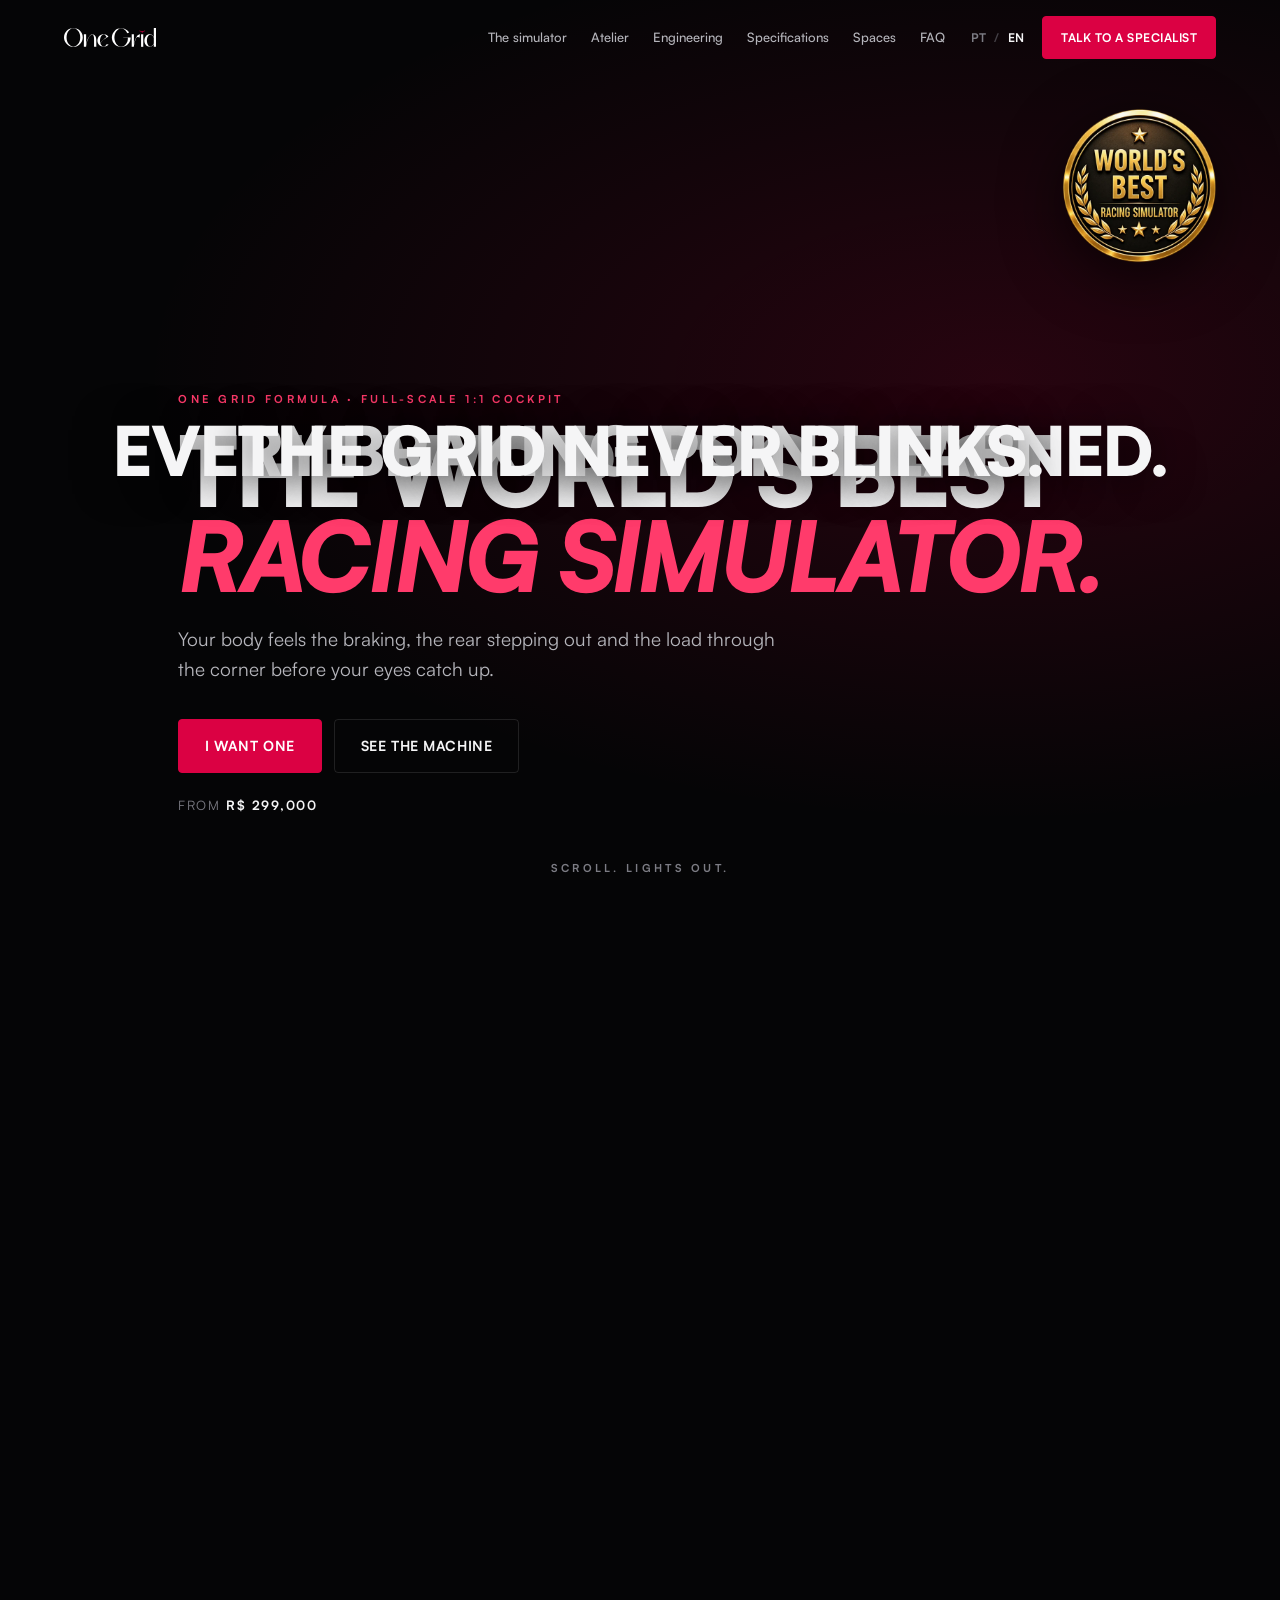
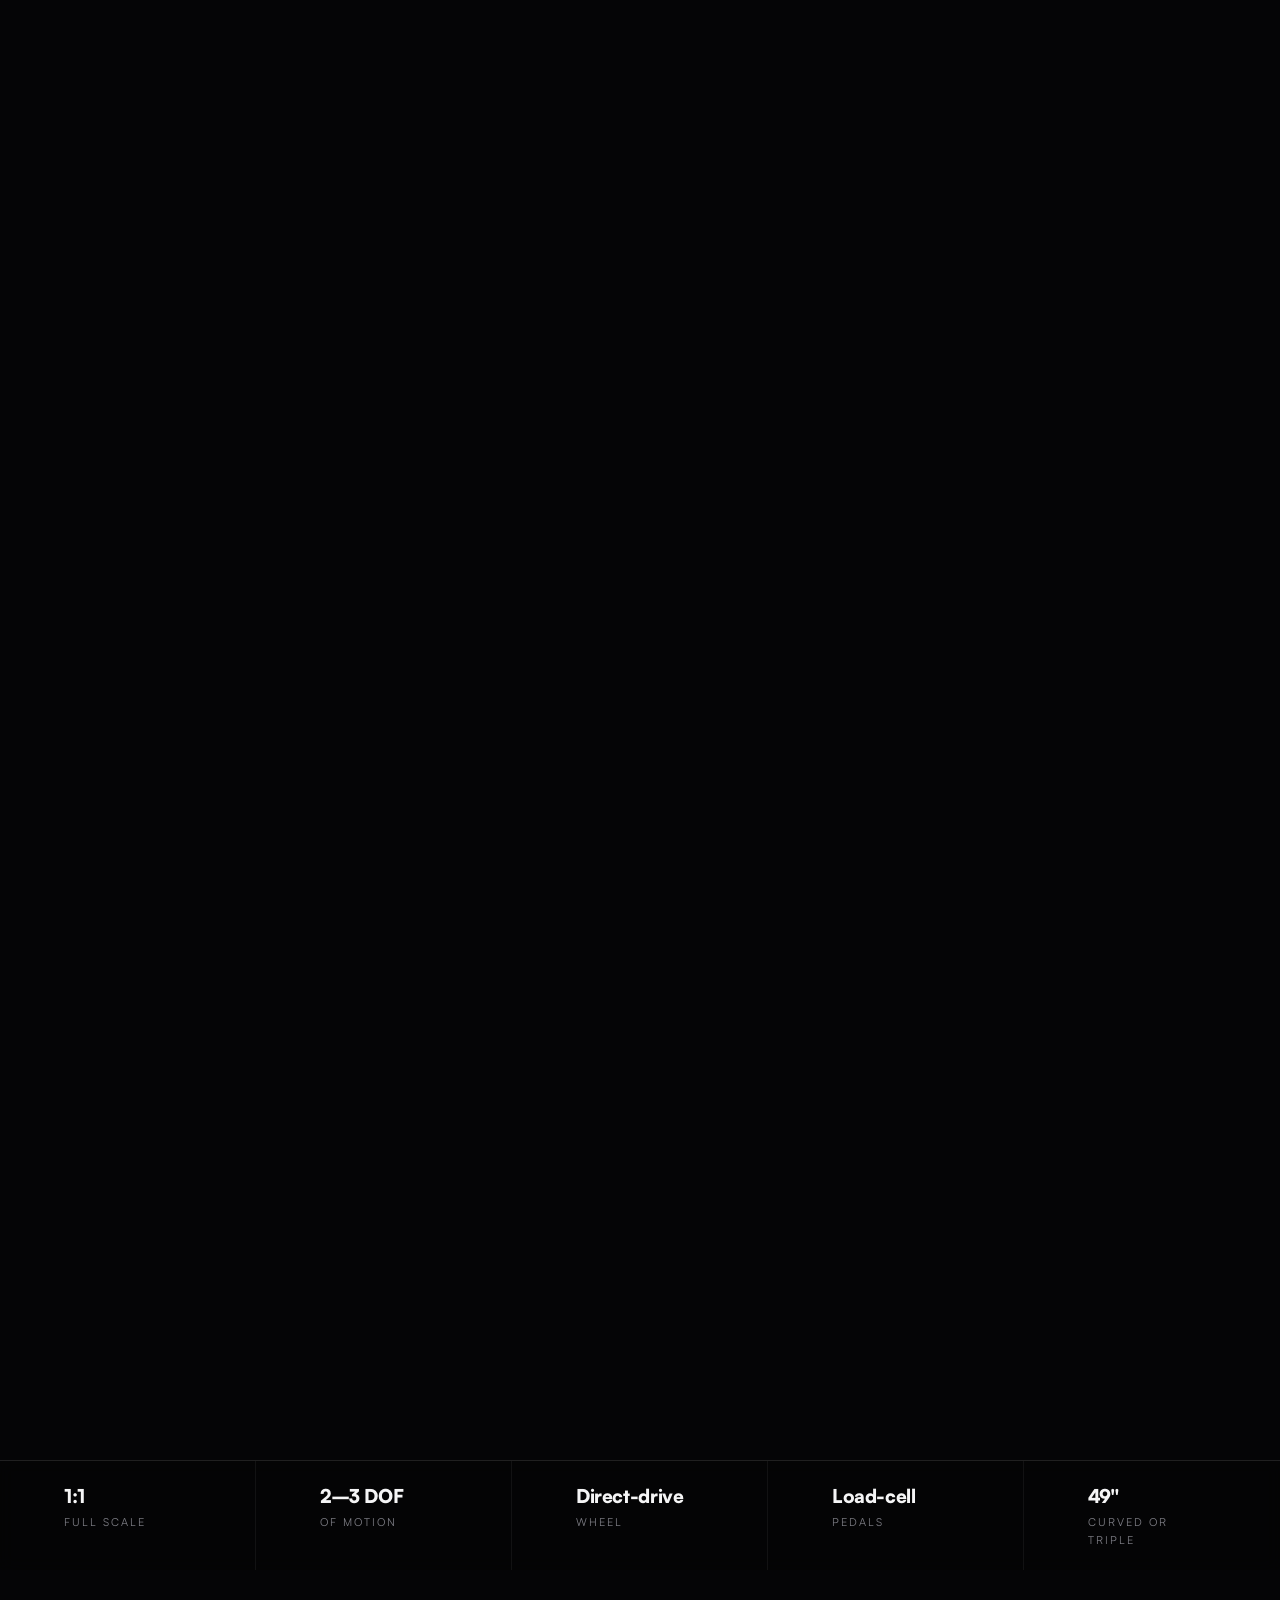
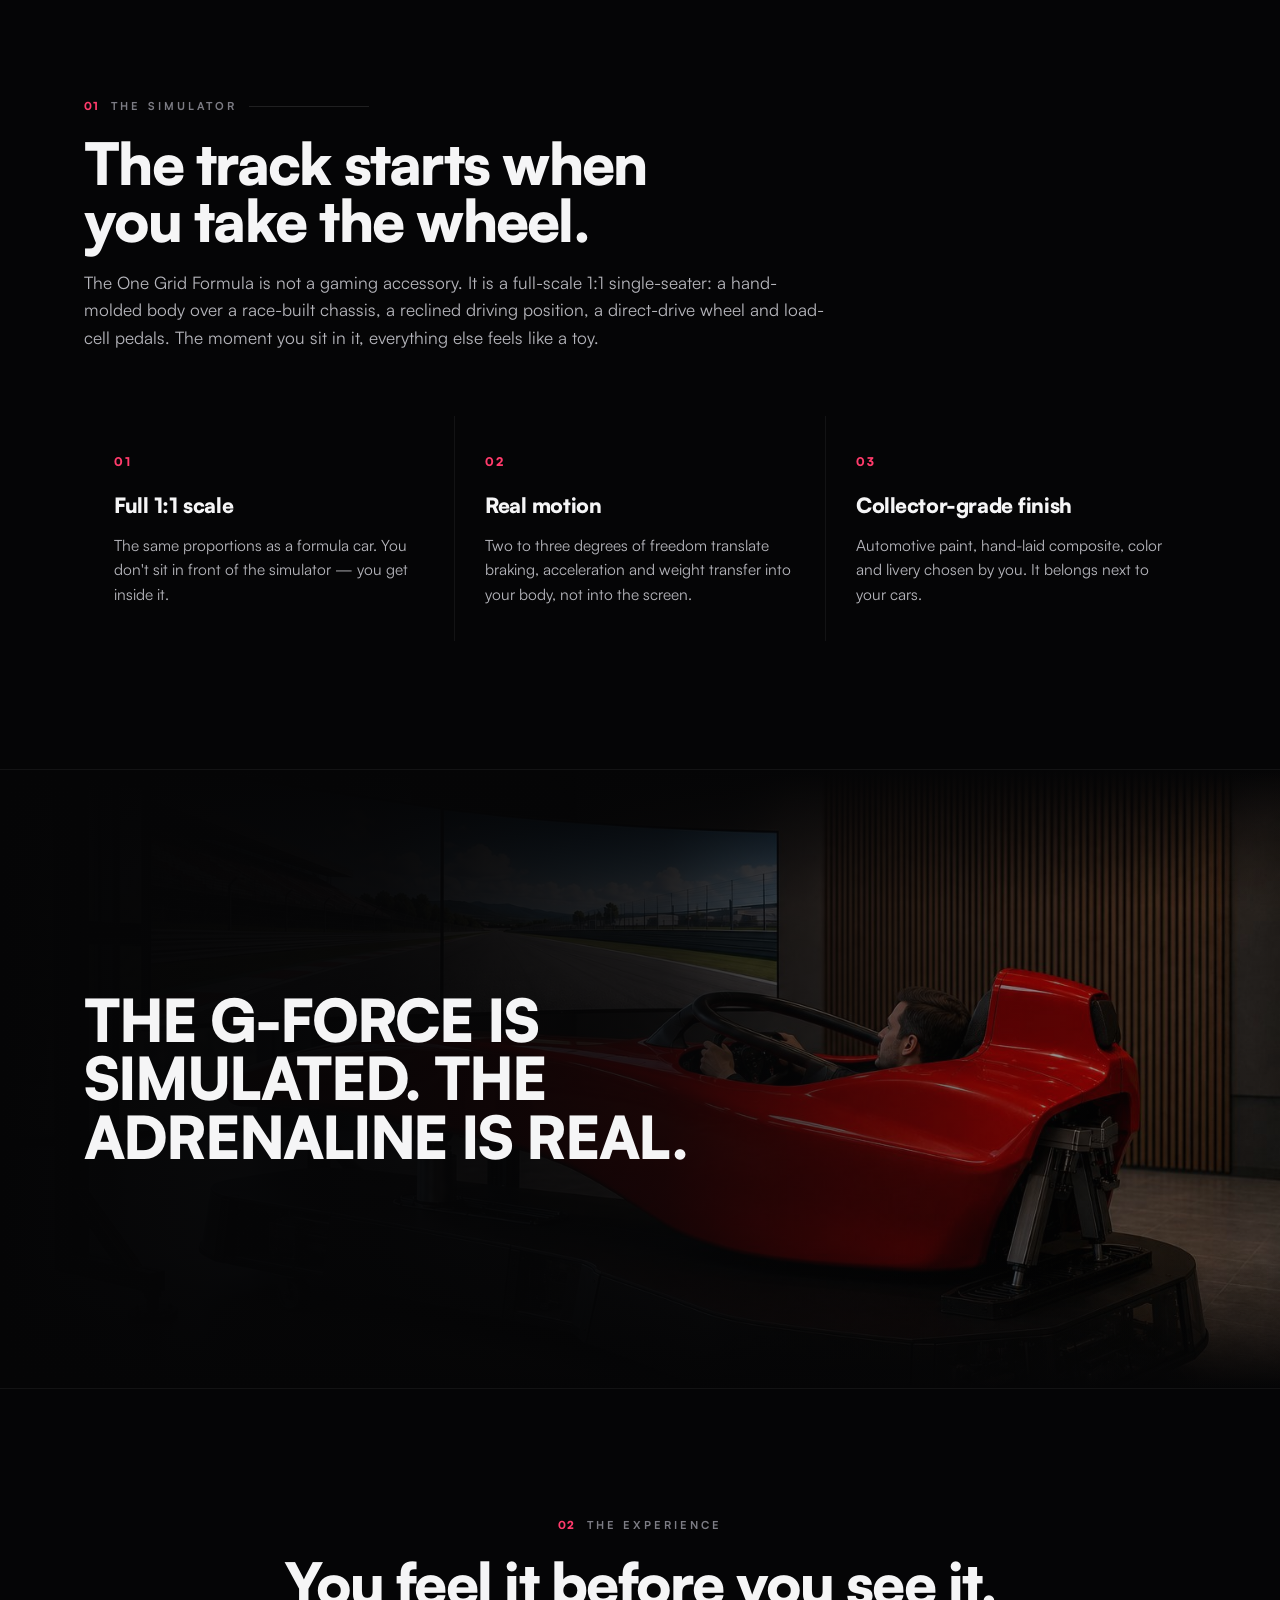
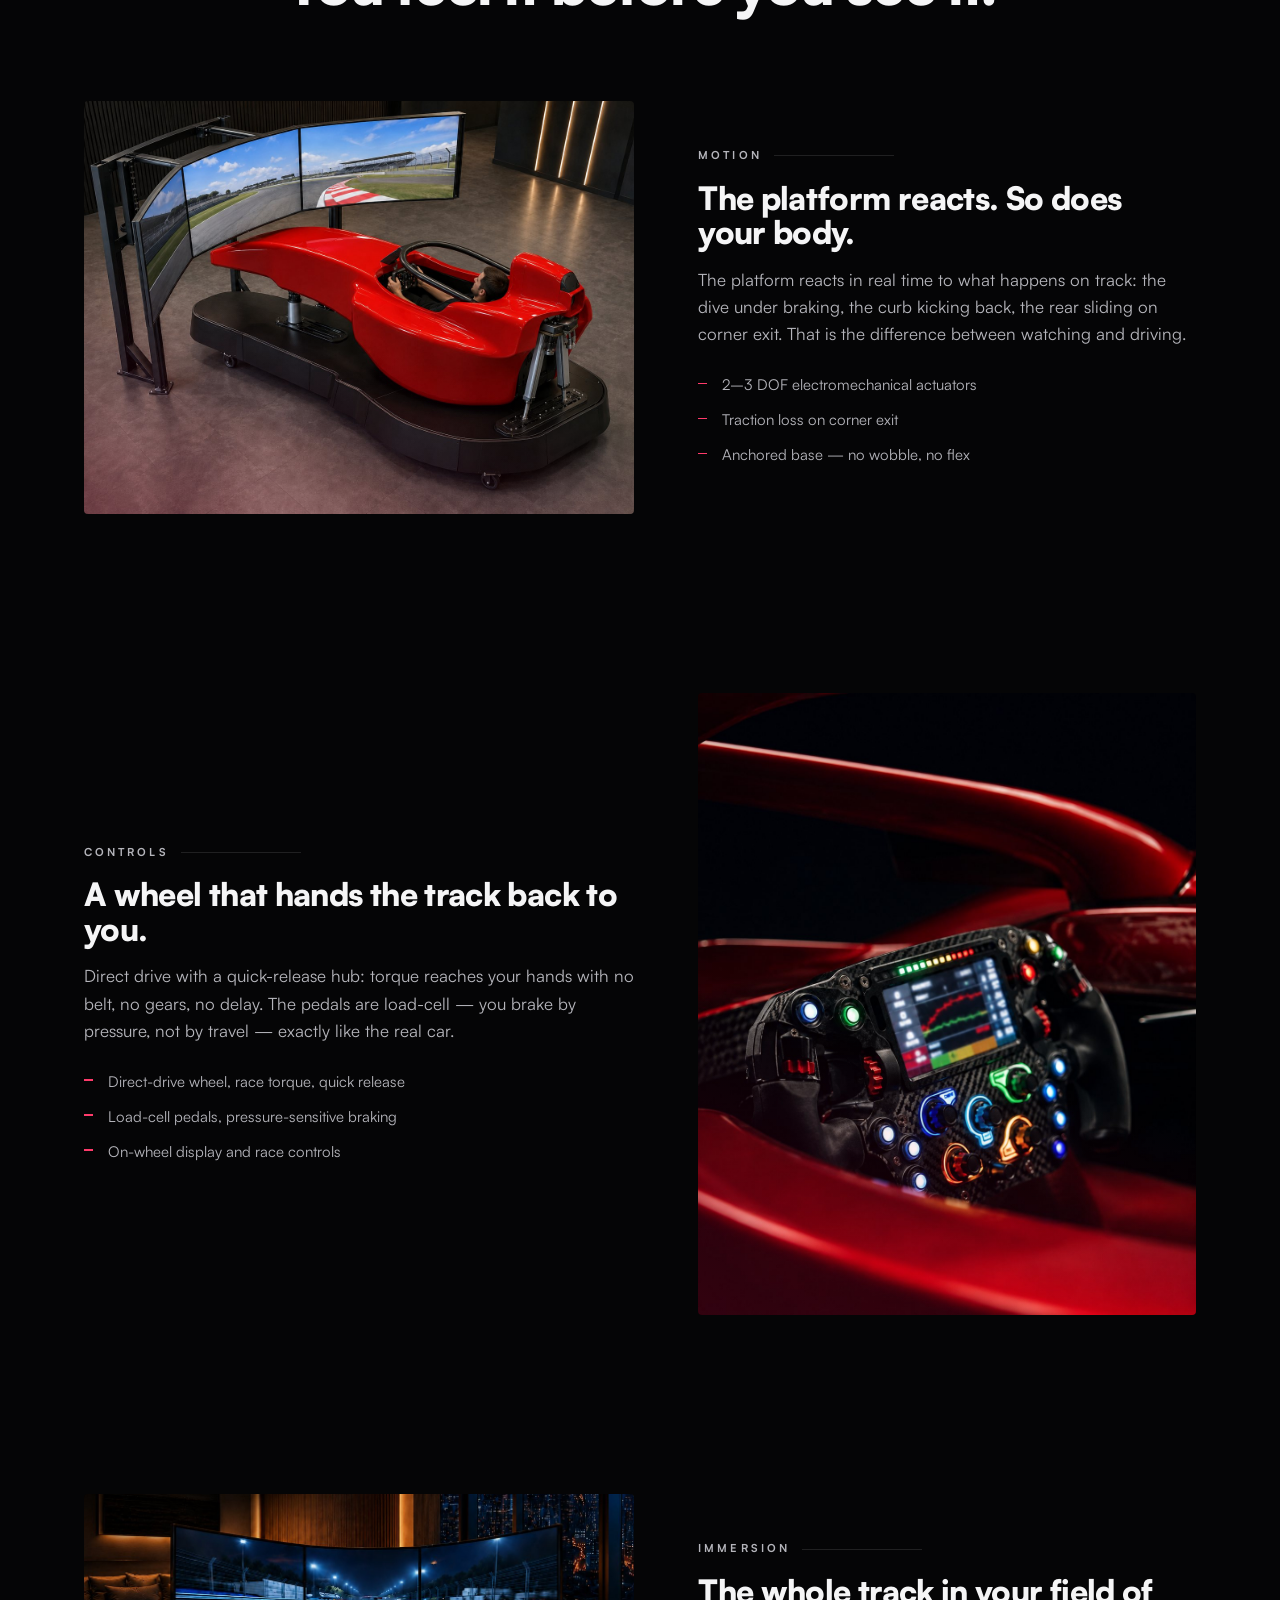
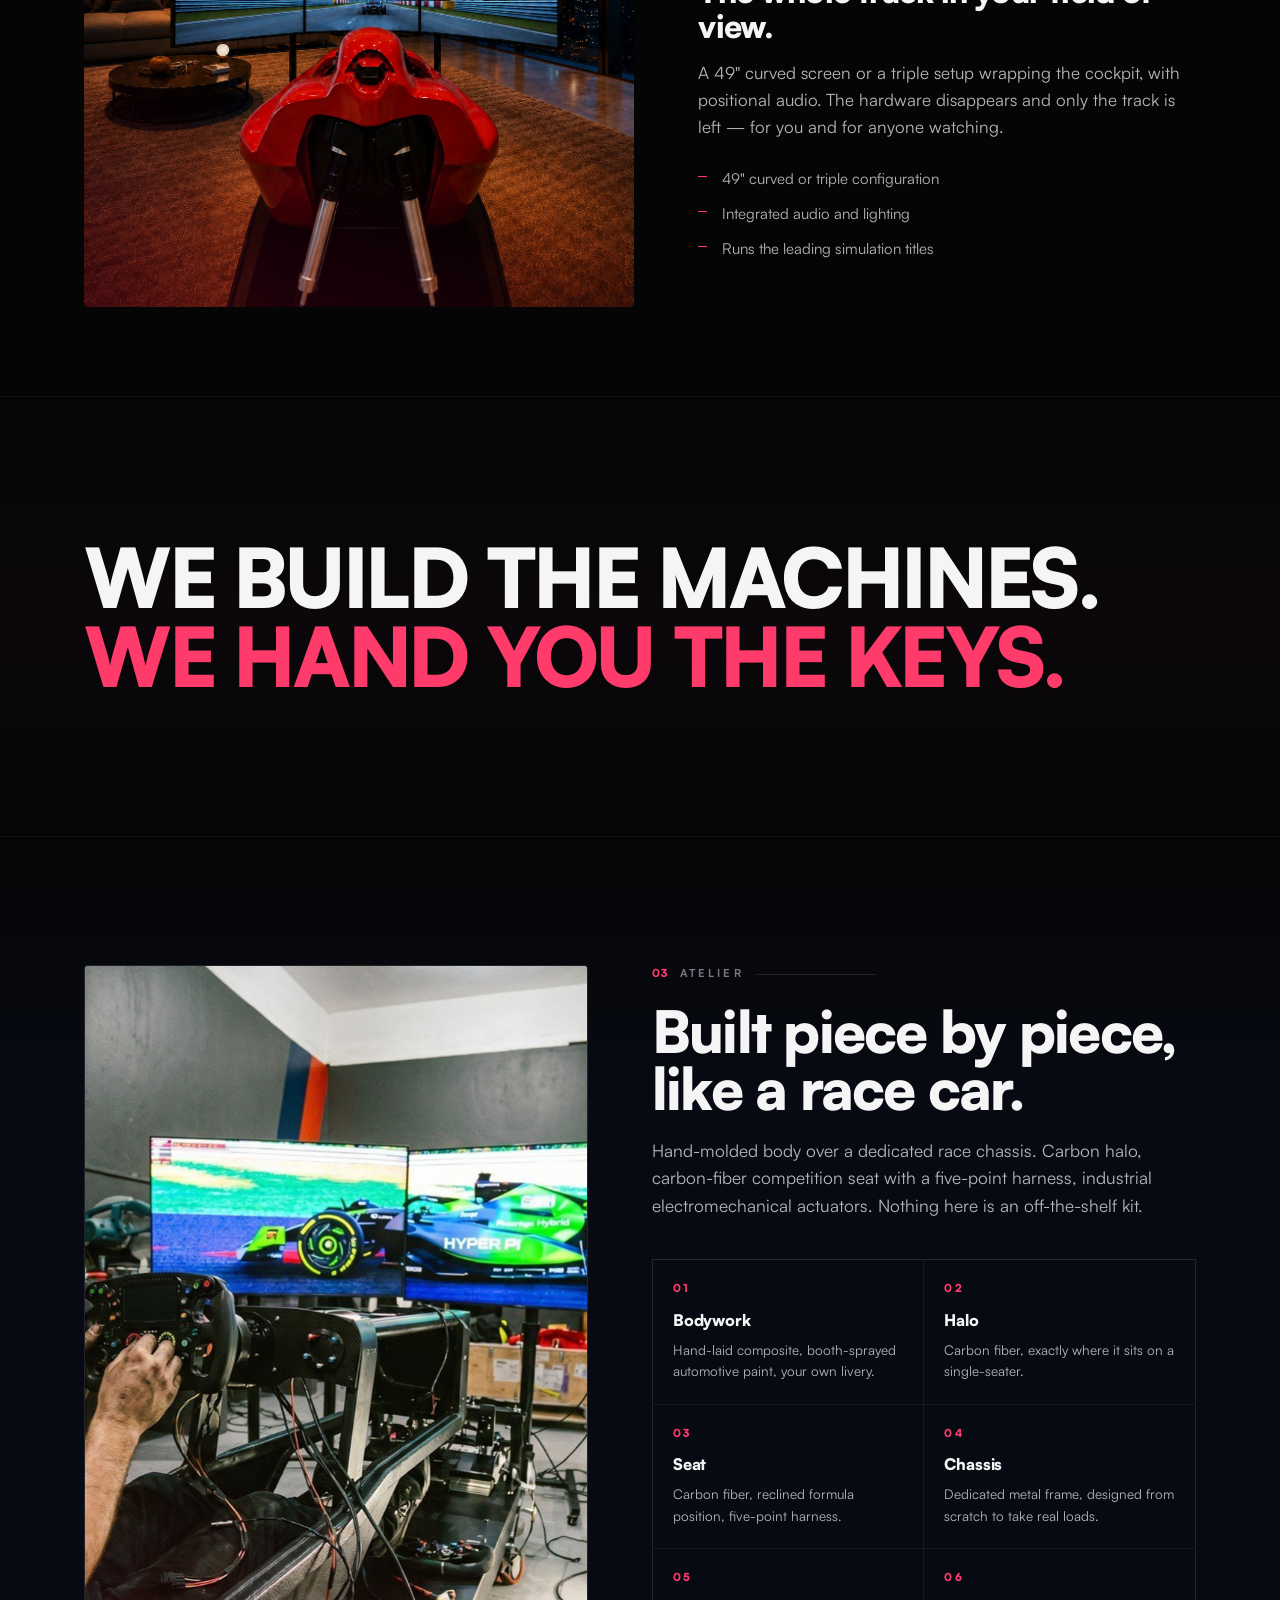
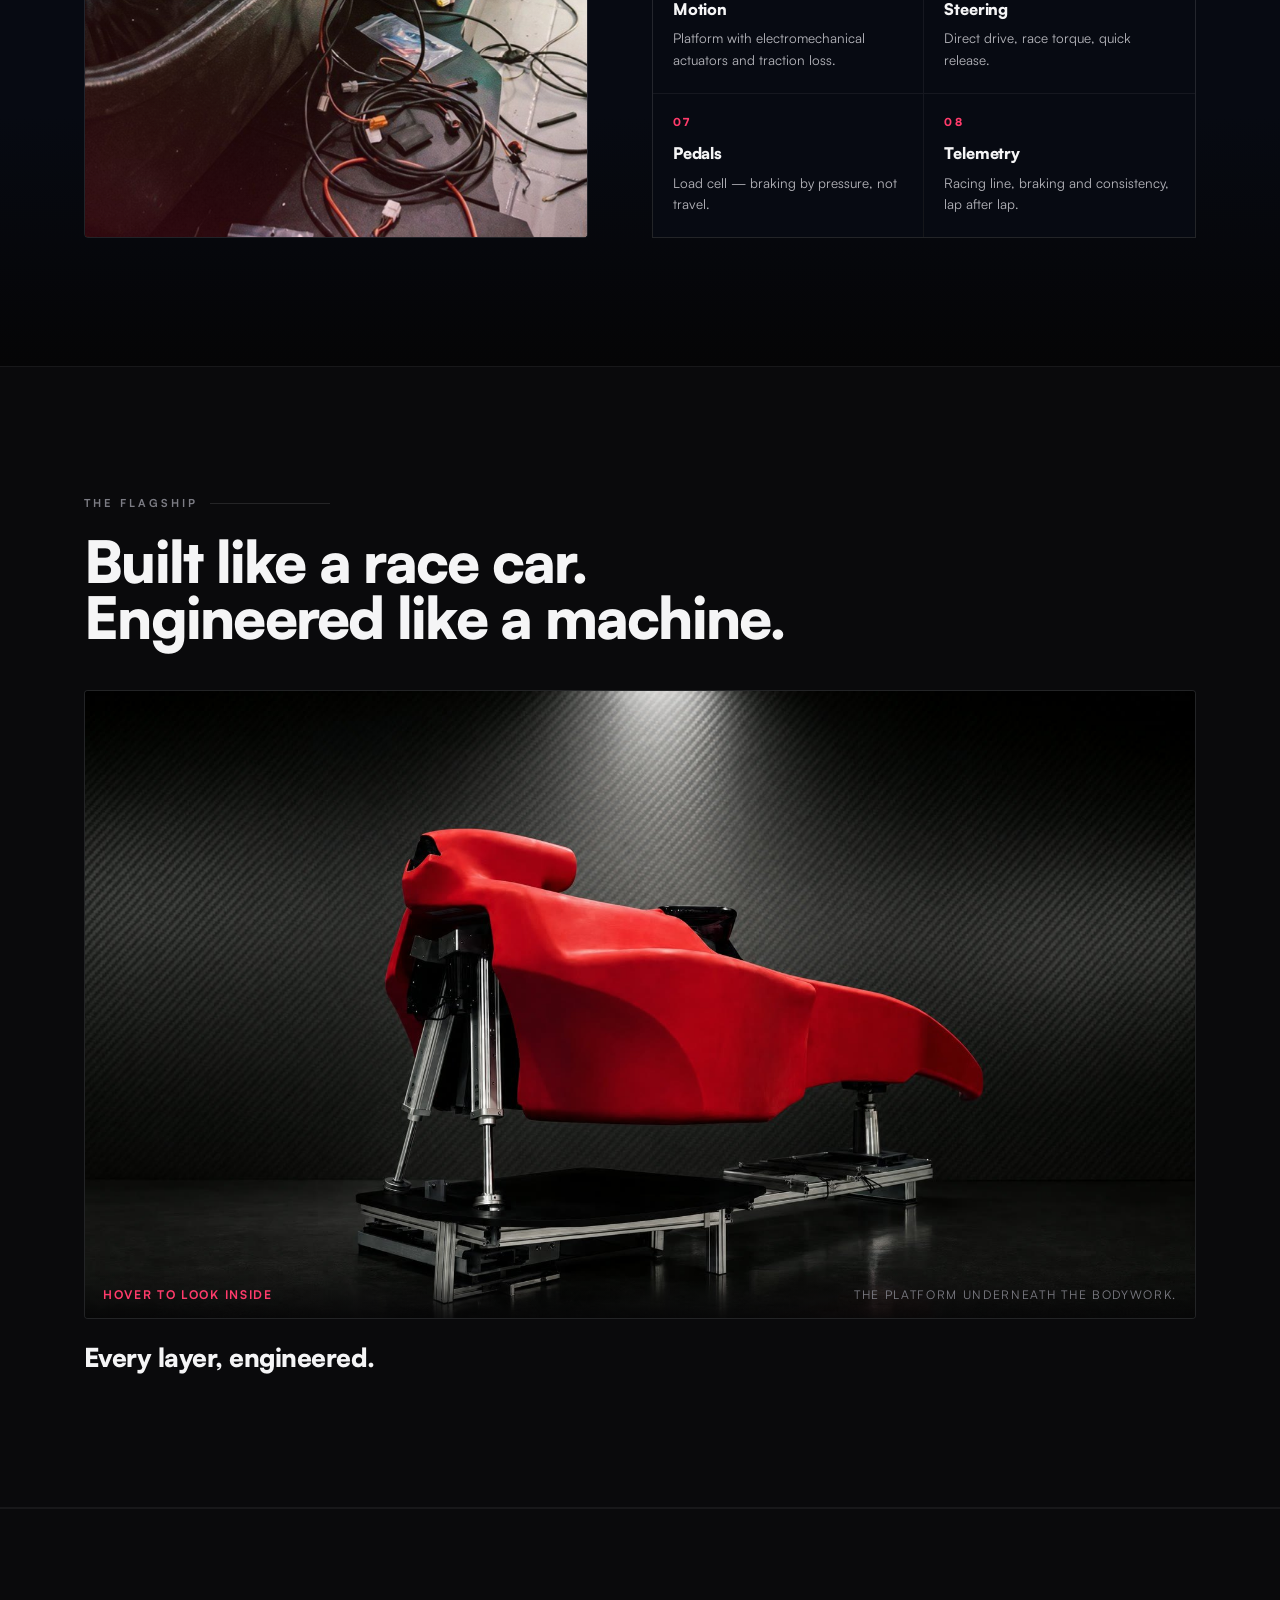
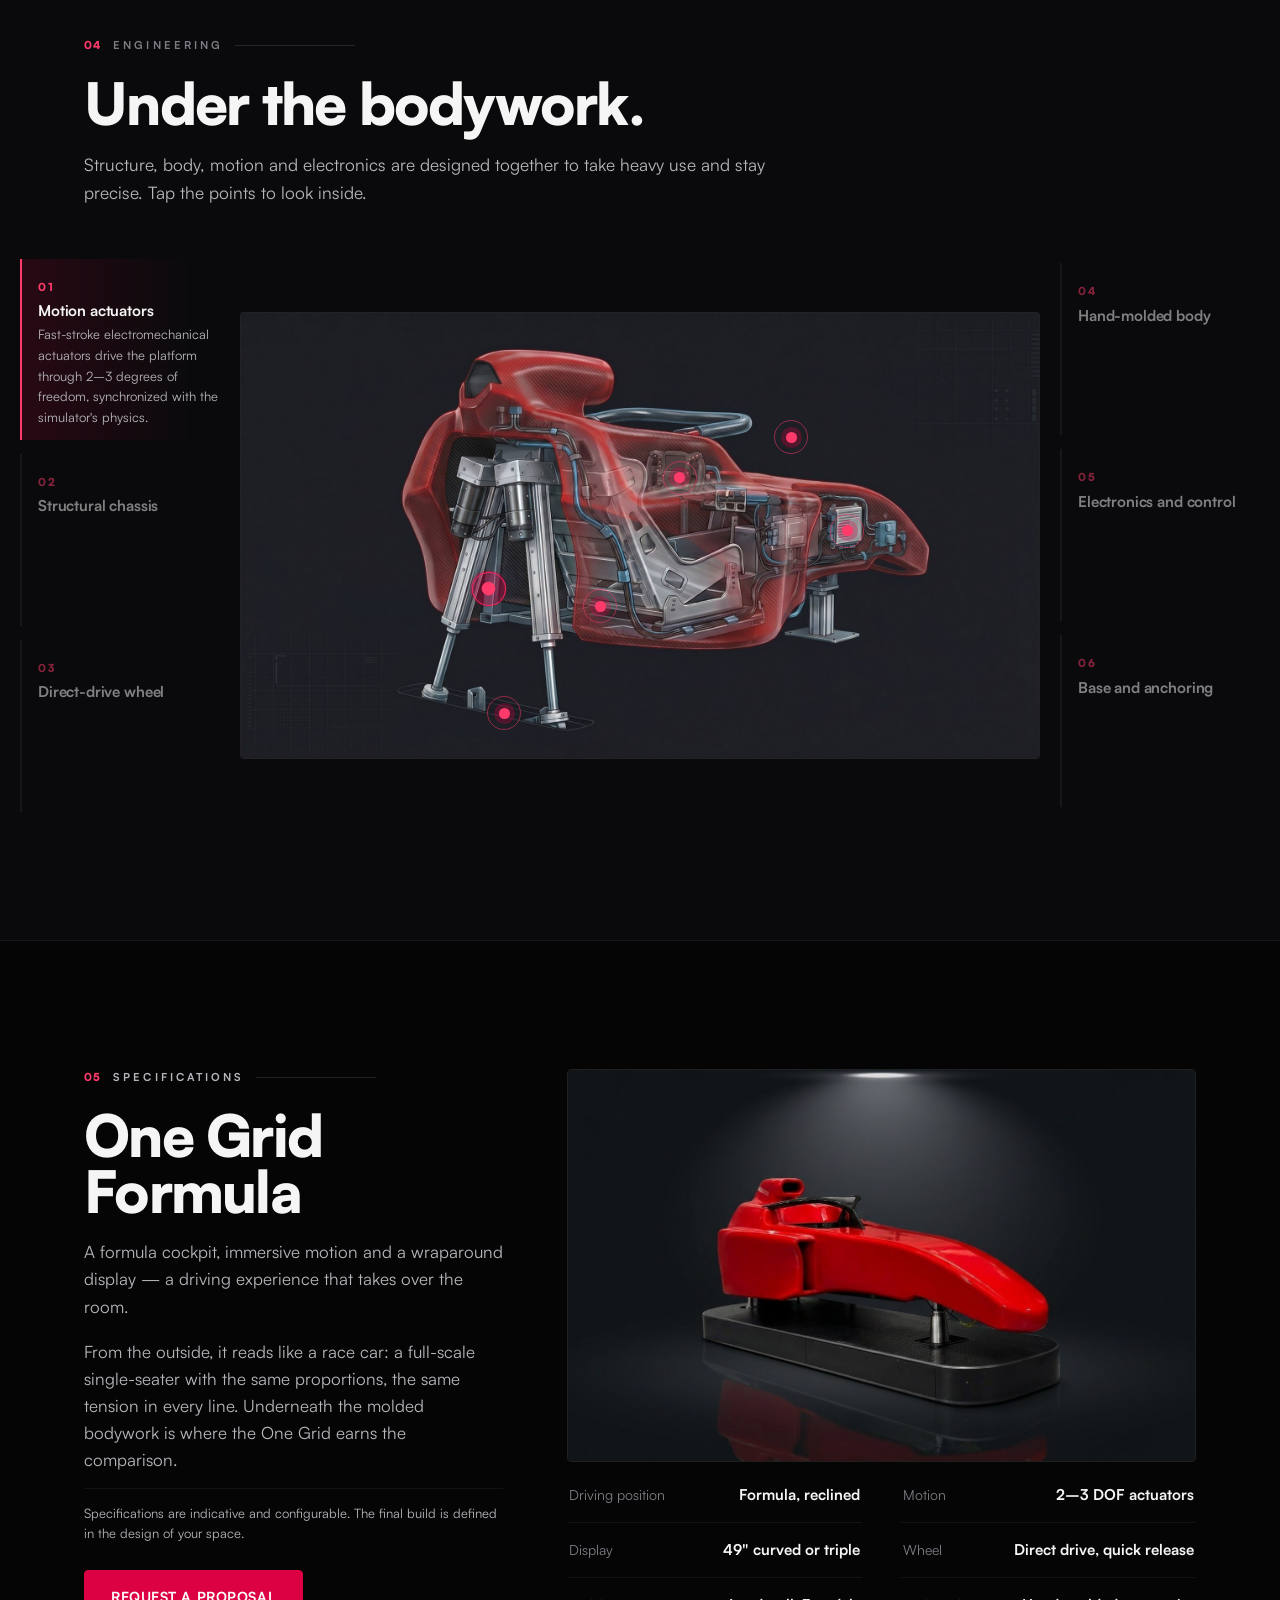
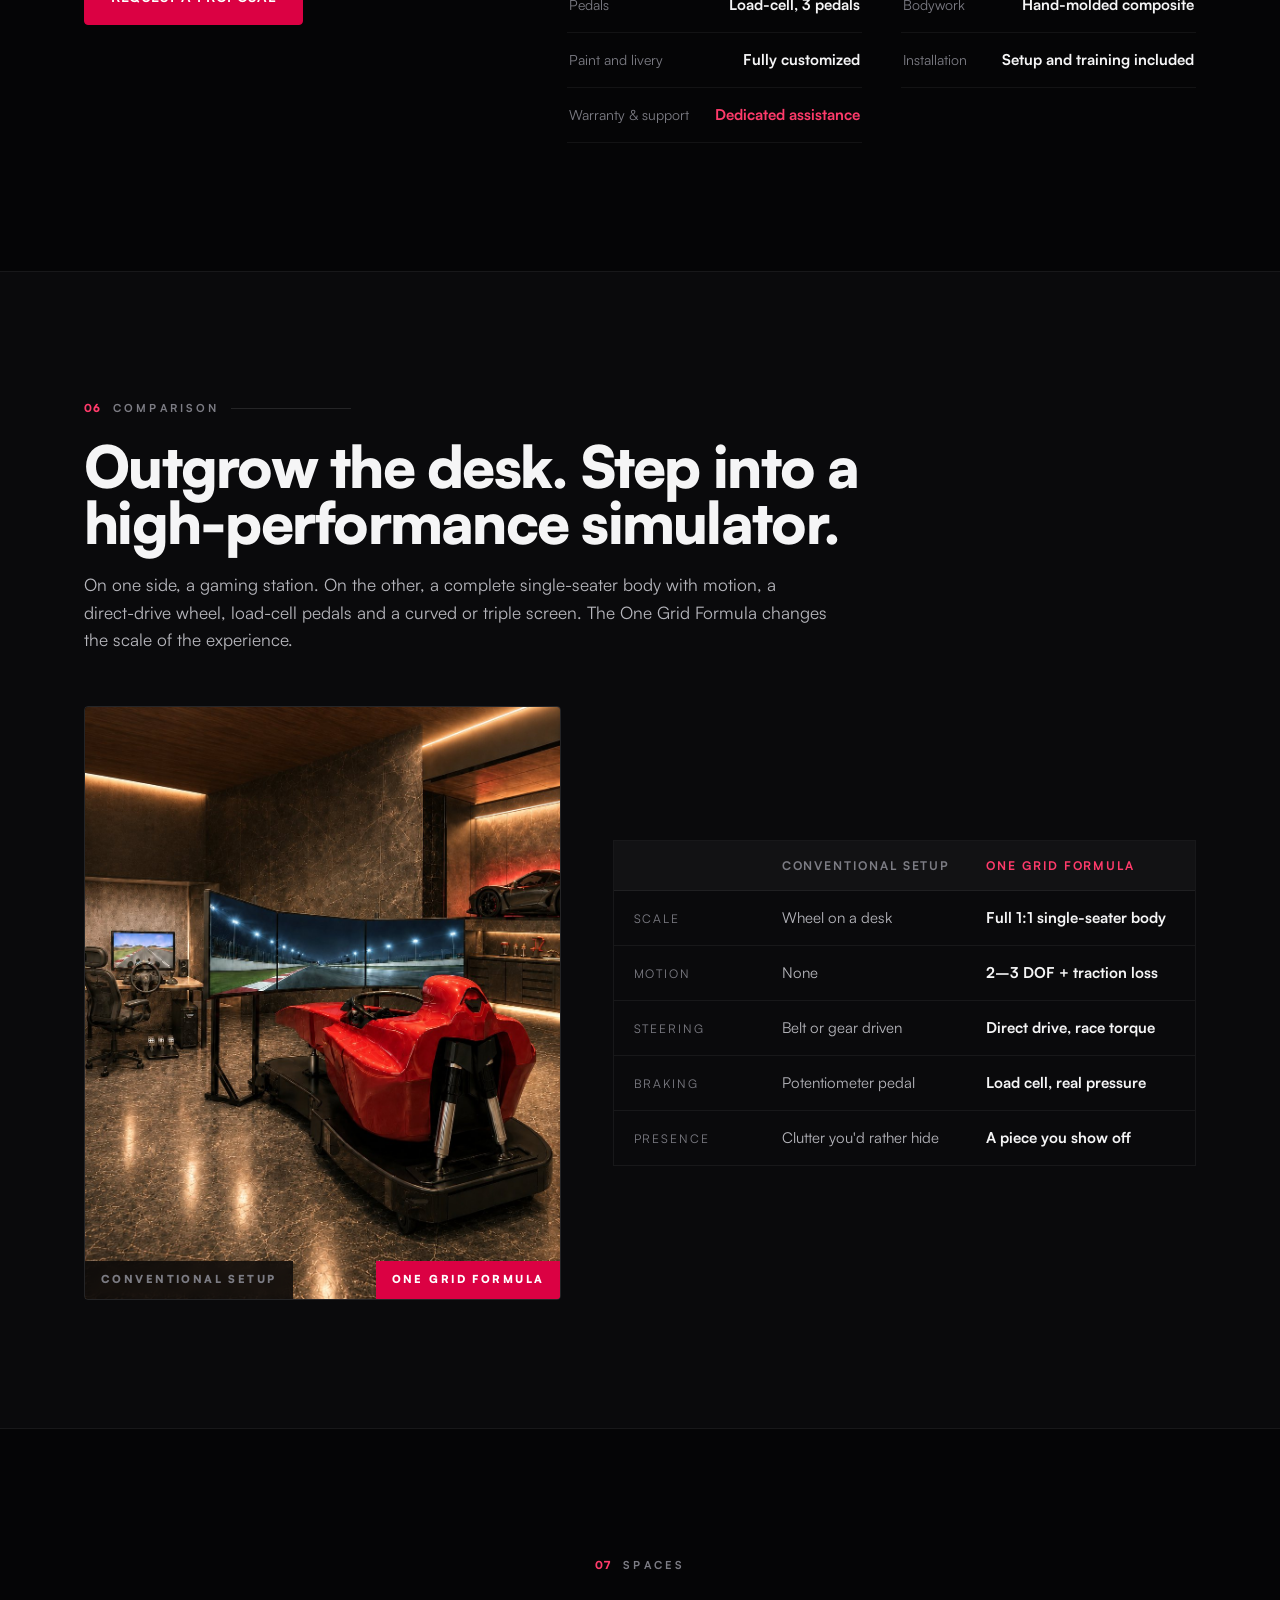
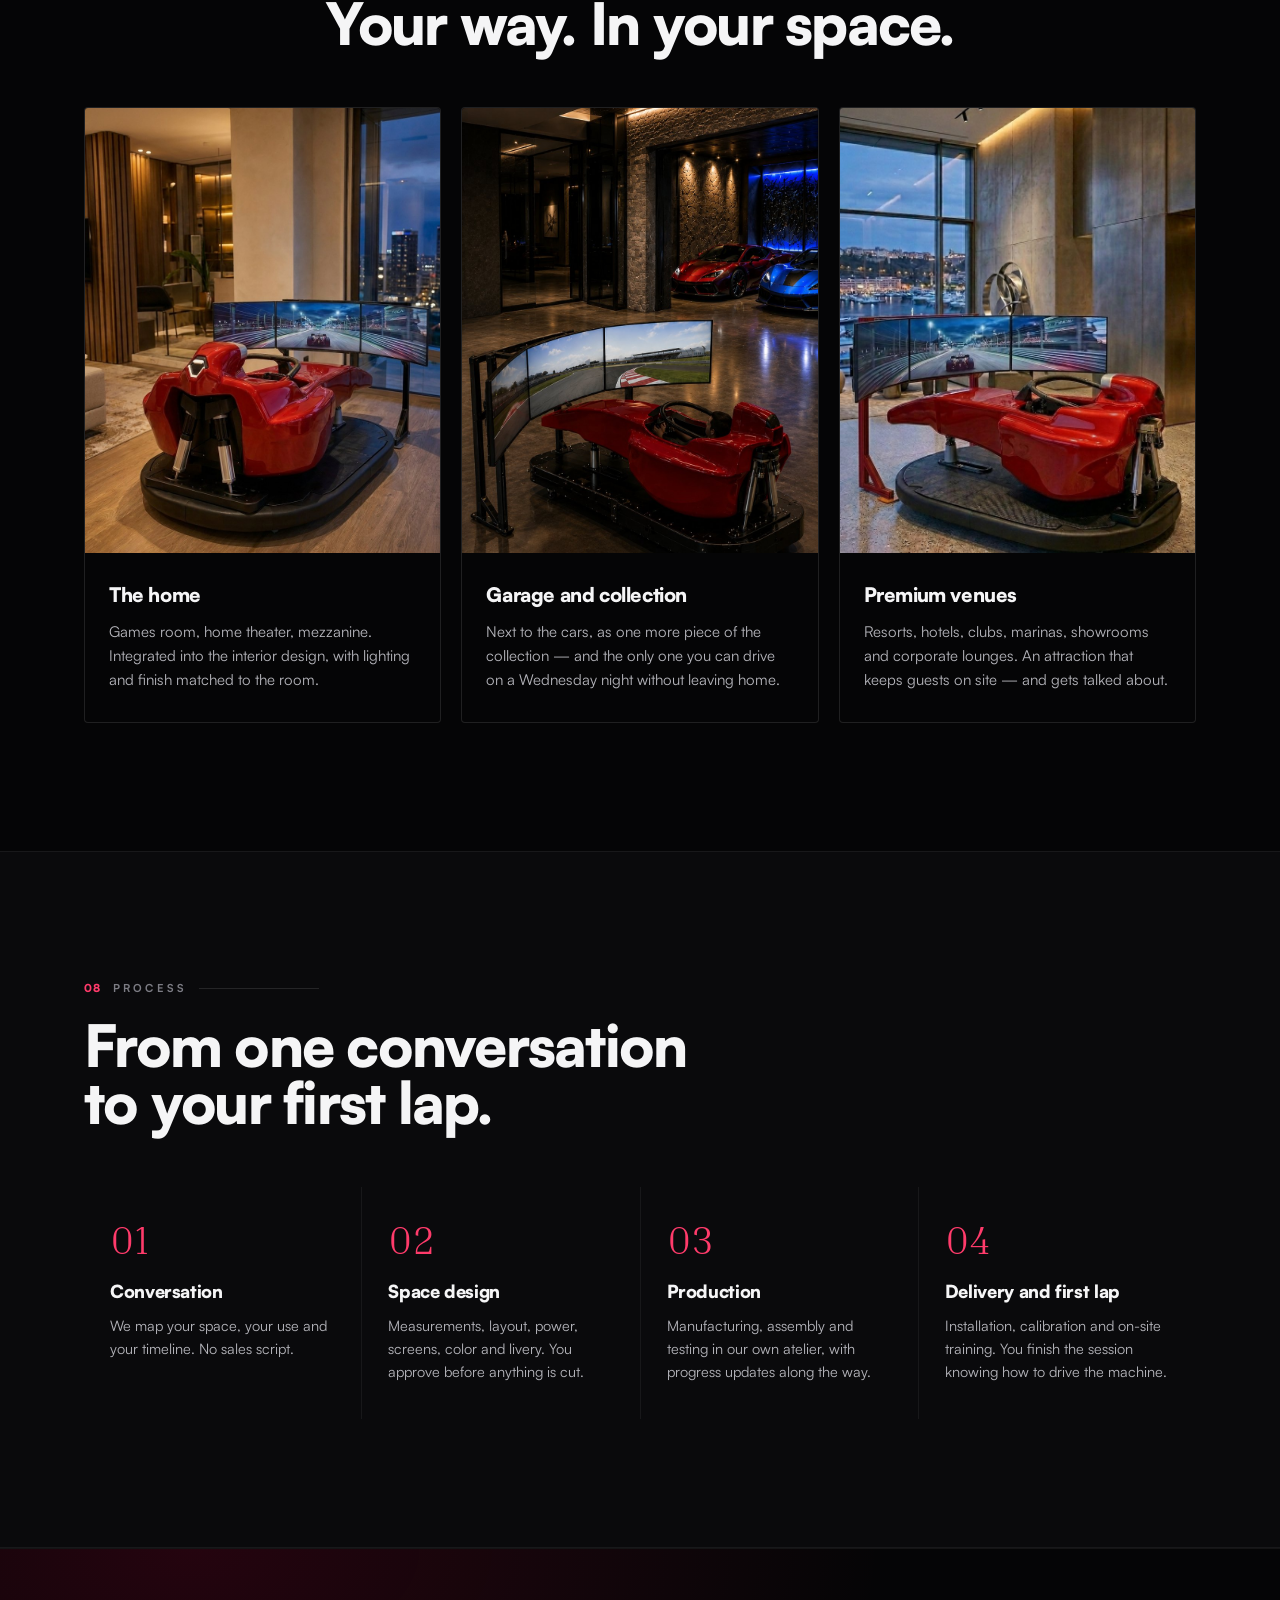
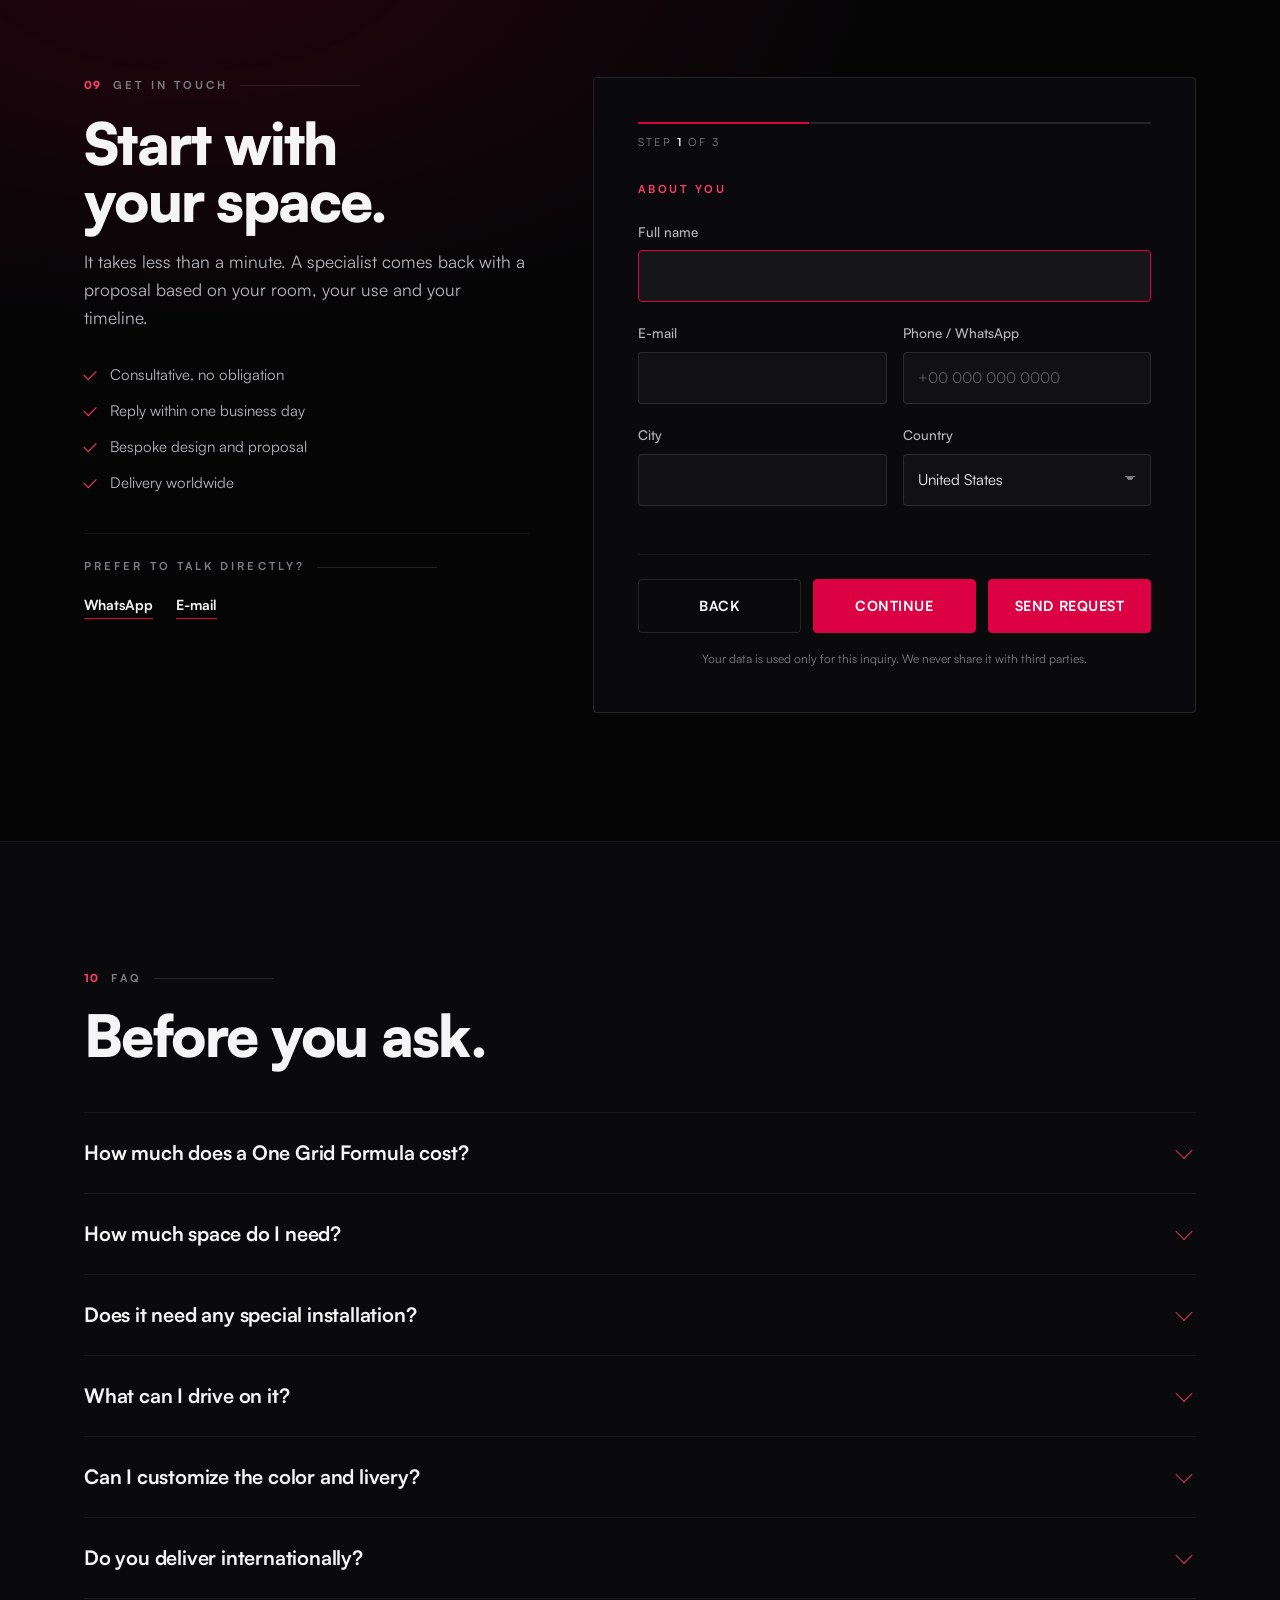
==== commit 46c893c1: "Banner: os clipes tocam, e o titulo nao estoura mais em portugues O site de referencia reproduz os v" ====
--- a/index.html
+++ b/index.html
@@ -64,9 +64,9 @@
   <div class="hero__sticky">
     <div class="hero__bg" id="heroBg">
       <img src="assets/img/hero-garagem.jpg" alt="" aria-hidden="true">
-      <video class="hero__vid" data-shot="0" data-src="assets/video/hero-1.mp4" muted playsinline preload="none" aria-hidden="true"></video>
-      <video class="hero__vid" data-shot="1" data-src="assets/video/hero-2.mp4" muted playsinline preload="none" aria-hidden="true"></video>
-      <video class="hero__vid" data-shot="2" data-src="assets/video/hero-3.mp4" muted playsinline preload="none" aria-hidden="true"></video>
+      <video class="hero__vid" data-shot="0" data-src="assets/video/hero-1.mp4" muted loop playsinline preload="none" aria-hidden="true"></video>
+      <video class="hero__vid" data-shot="1" data-src="assets/video/hero-2.mp4" muted loop playsinline preload="none" aria-hidden="true"></video>
+      <video class="hero__vid" data-shot="2" data-src="assets/video/hero-3.mp4" muted loop playsinline preload="none" aria-hidden="true"></video>
     </div>
 
     <img class="seal seal--hero" src="assets/logo/selo-worlds-best.webp"
--- a/assets/css/style.css
+++ b/assets/css/style.css
@@ -162,7 +162,10 @@
 .hero__in{position:relative;z-index:2;padding-bottom:clamp(40px,7vw,84px);
   /* mesma caixa do cabecalho, para o titulo comecar sob a logo */
   max-width:1400px;margin-inline:auto;padding-inline:var(--pad)}
-.hero__h1{font-weight:900;font-size:clamp(46px,10.5vw,132px);line-height:.86;letter-spacing:-.045em;text-transform:uppercase;margin:18px 0 0}
+/* O titulo tambem e limitado pela altura da janela: em tela baixa ou estreita
+   ele encolhe em vez de estourar para cima, por baixo do menu. */
+.hero__h1{font-weight:900;font-size:min(clamp(36px,7.6vw,100px),13vh);
+  line-height:.88;letter-spacing:-.045em;text-transform:uppercase;margin:18px 0 0}
 .hero__h1 em{font-style:italic;color:var(--red-2);display:inline-block}
 .hero__lead{color:var(--ink-2);max-width:48ch;margin-top:26px;font-size:clamp(16px,1.5vw,19px)}
 .hero__cta{display:flex;flex-wrap:wrap;gap:12px;margin-top:34px}
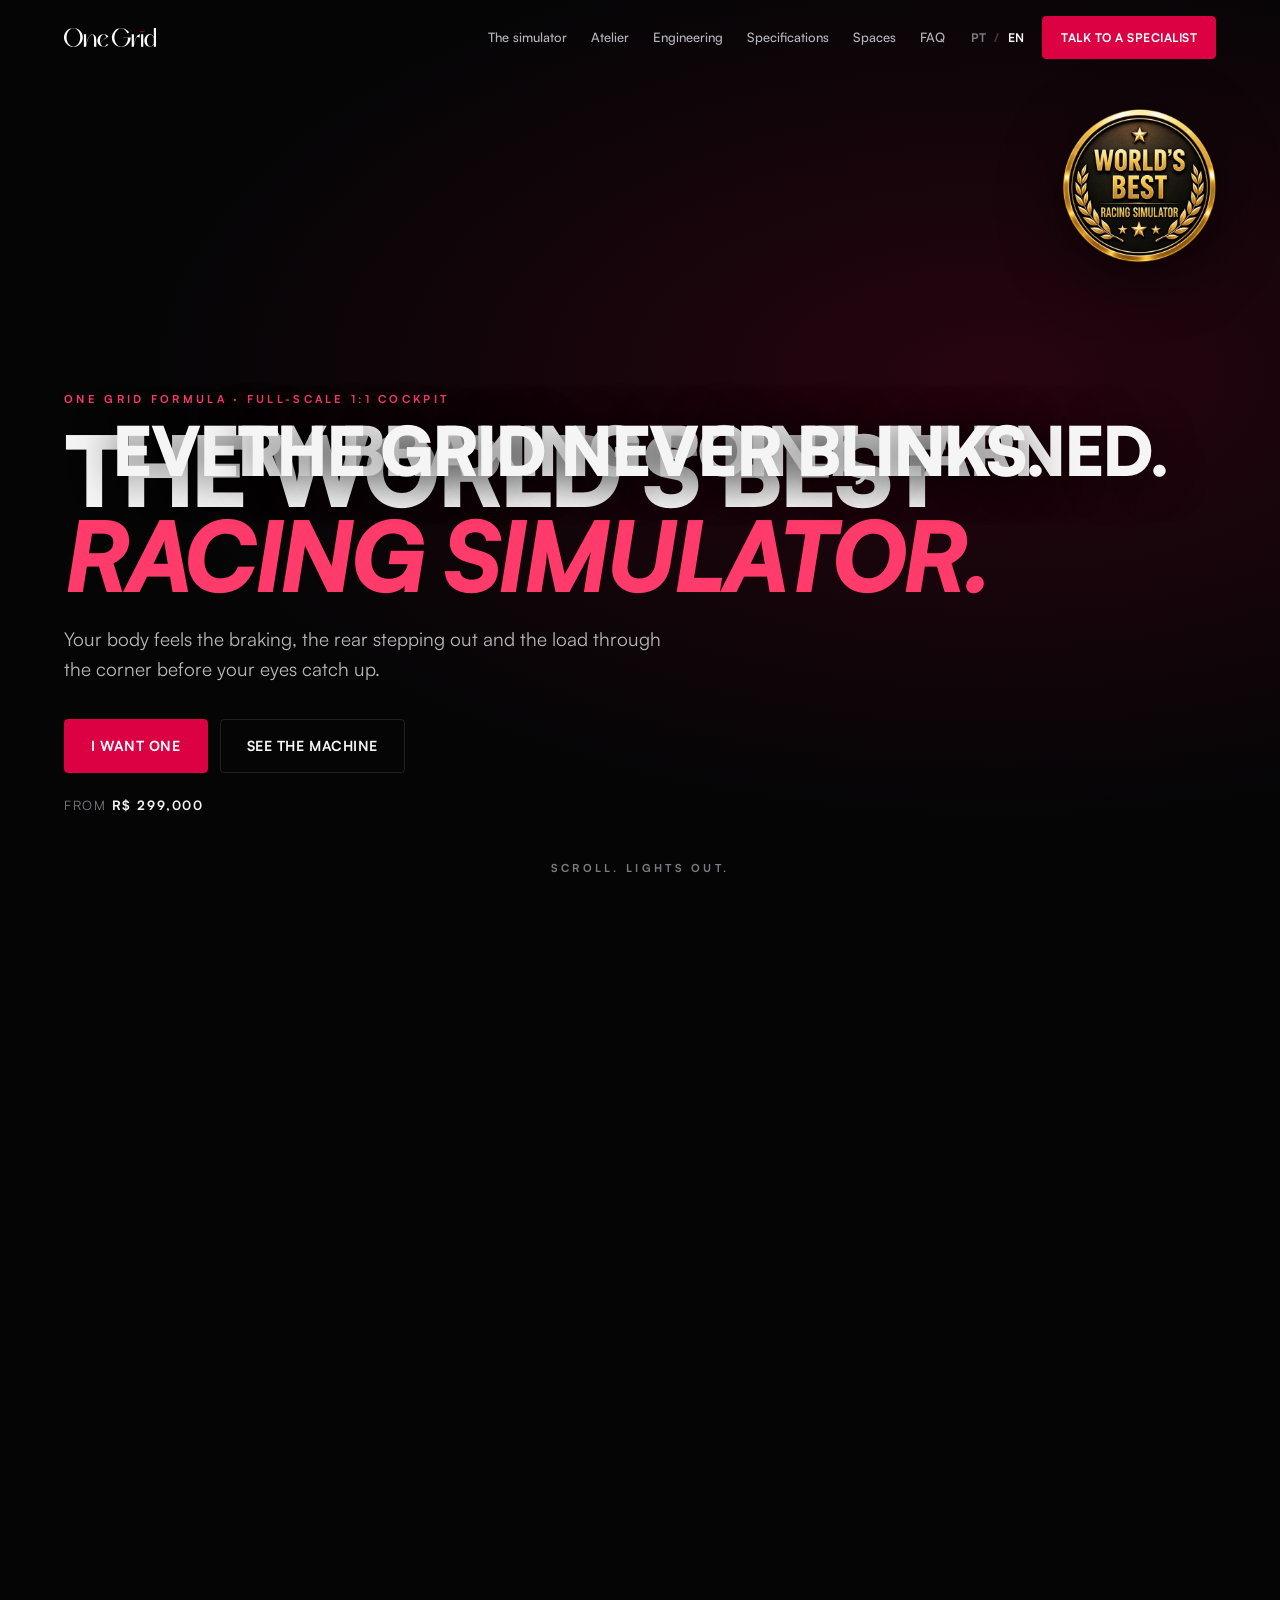
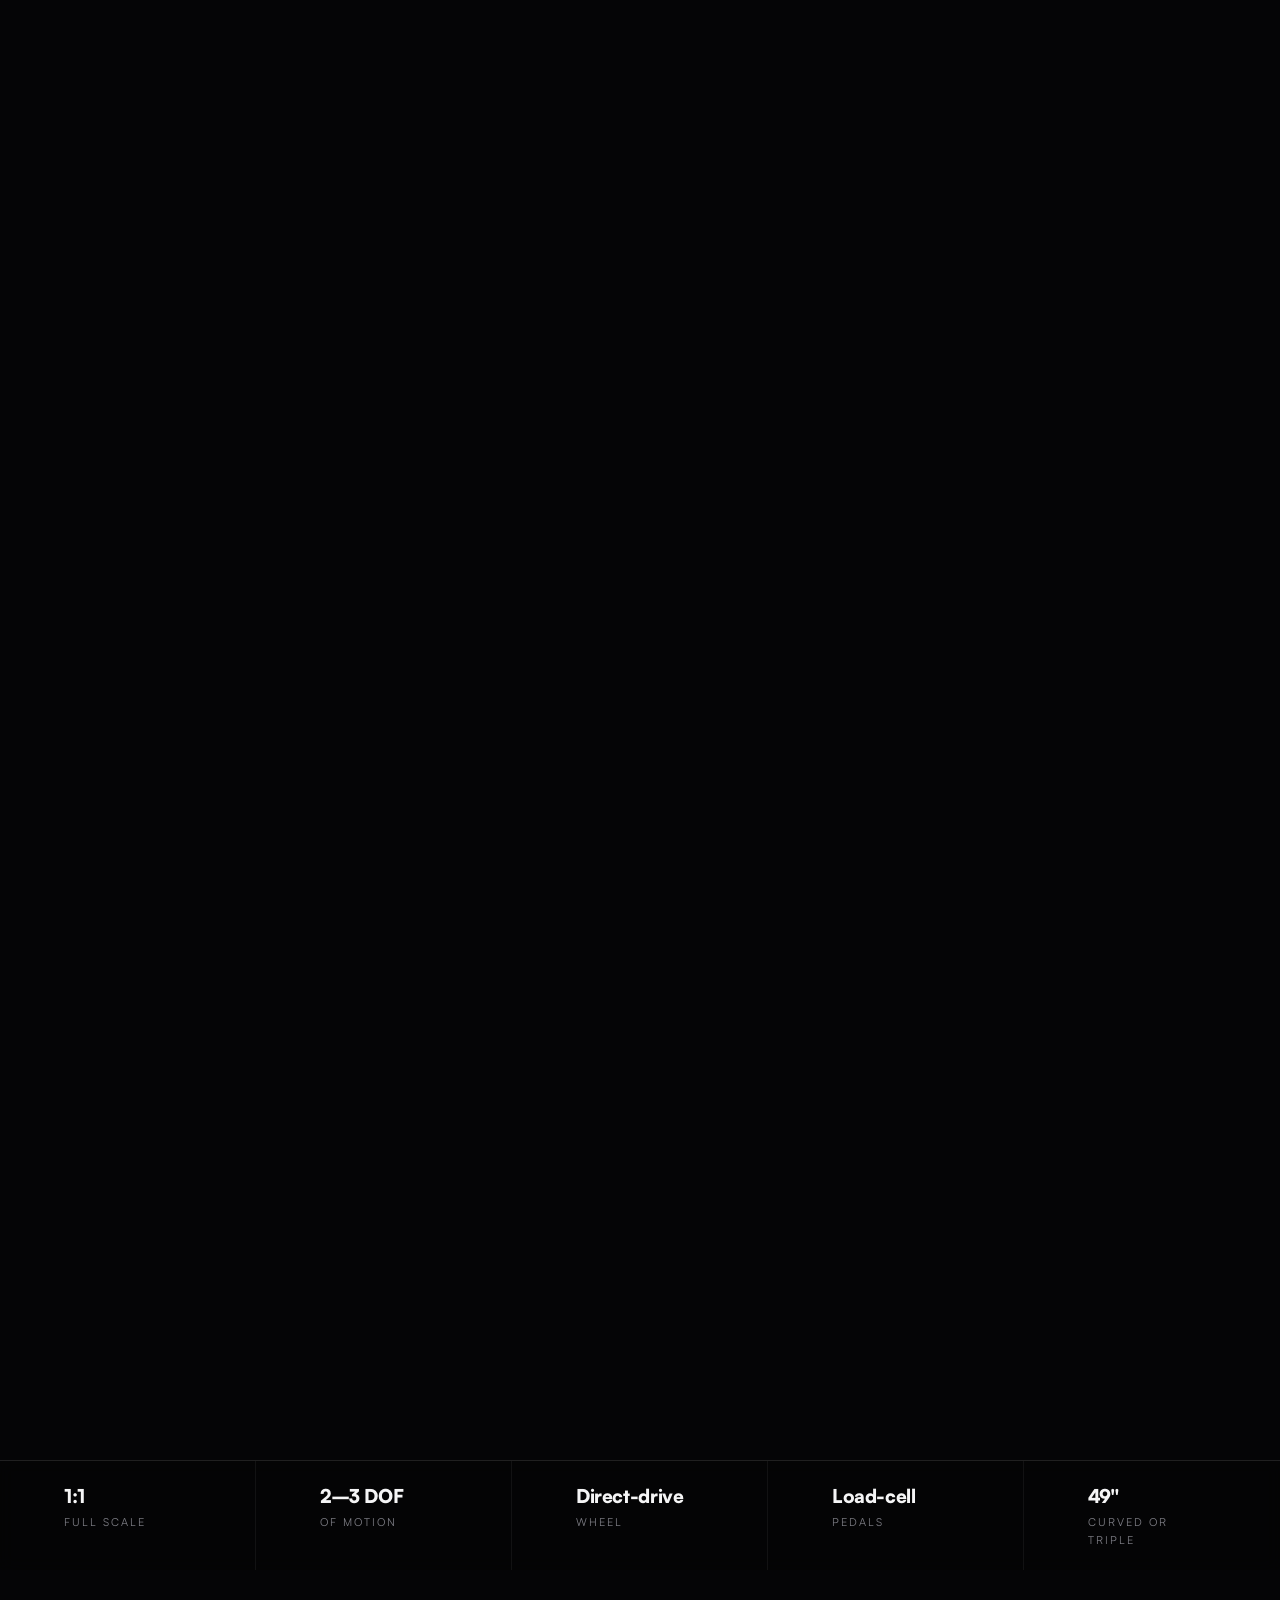
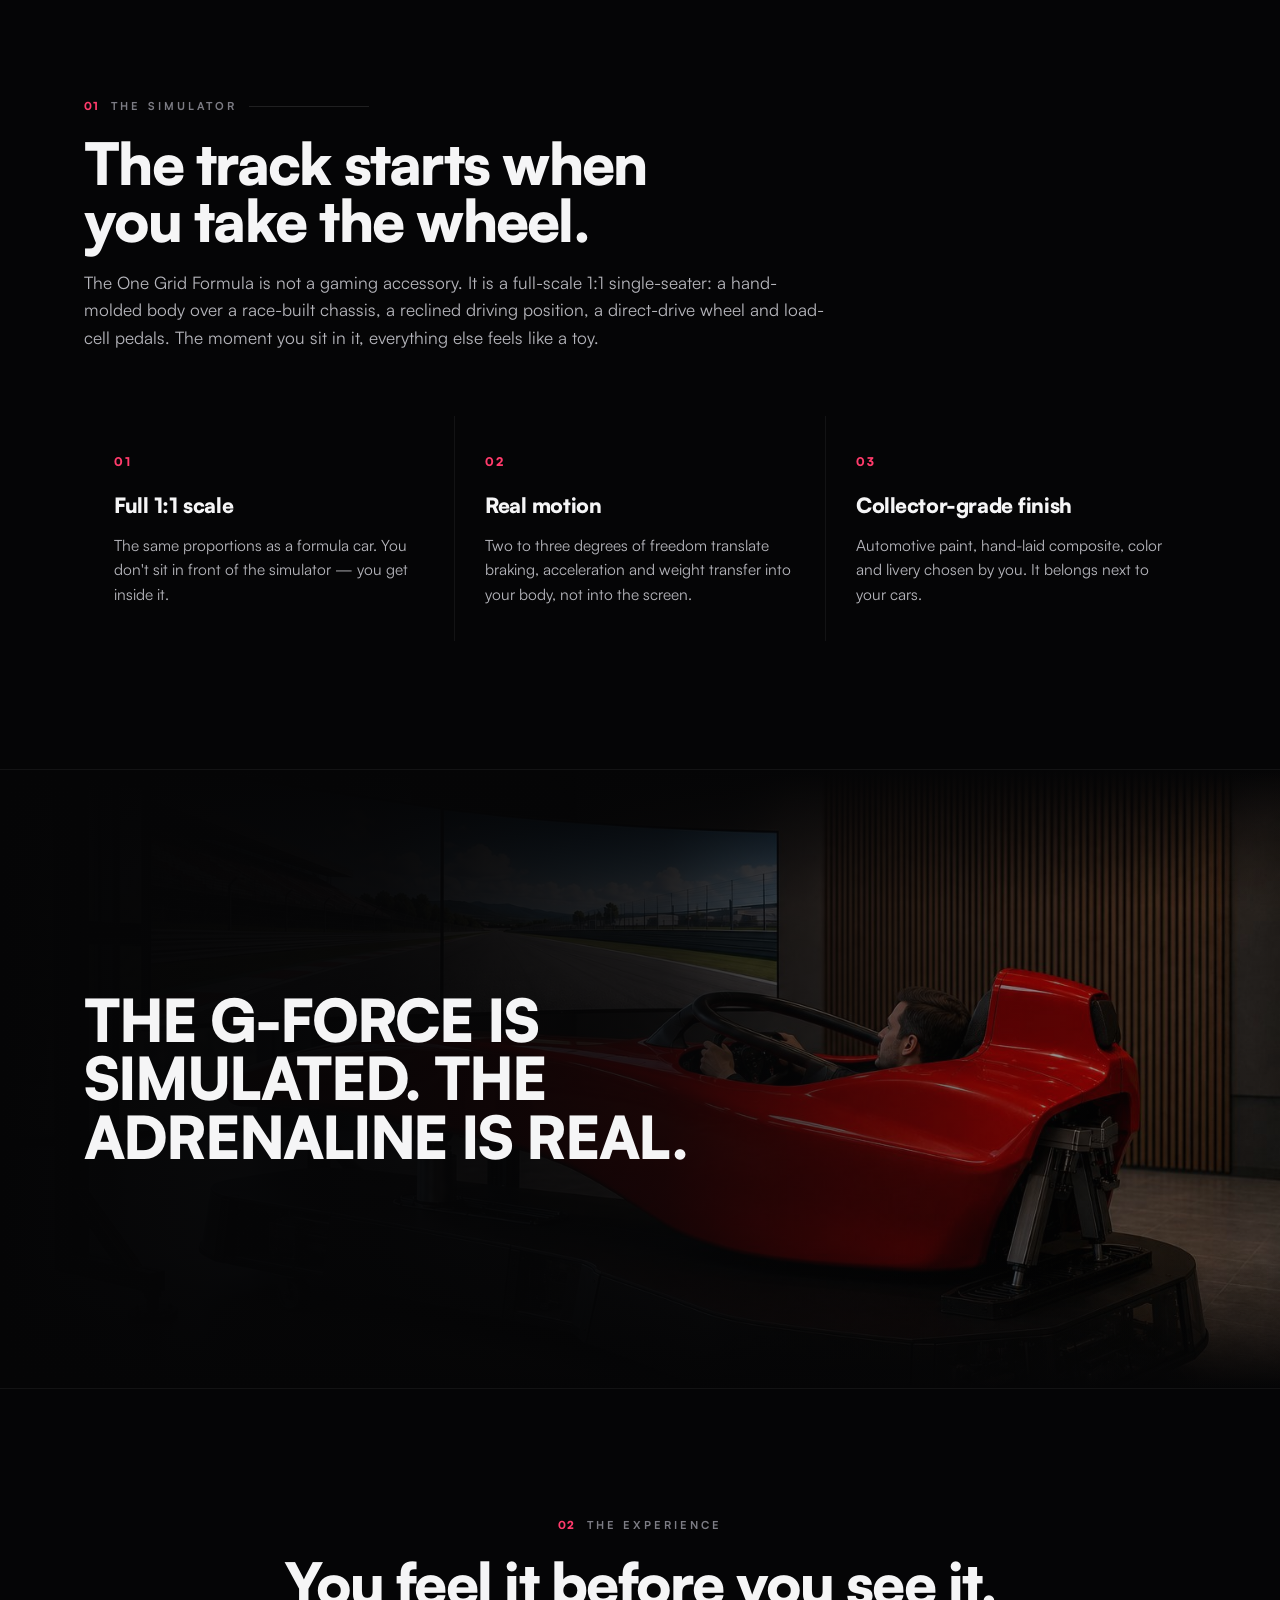
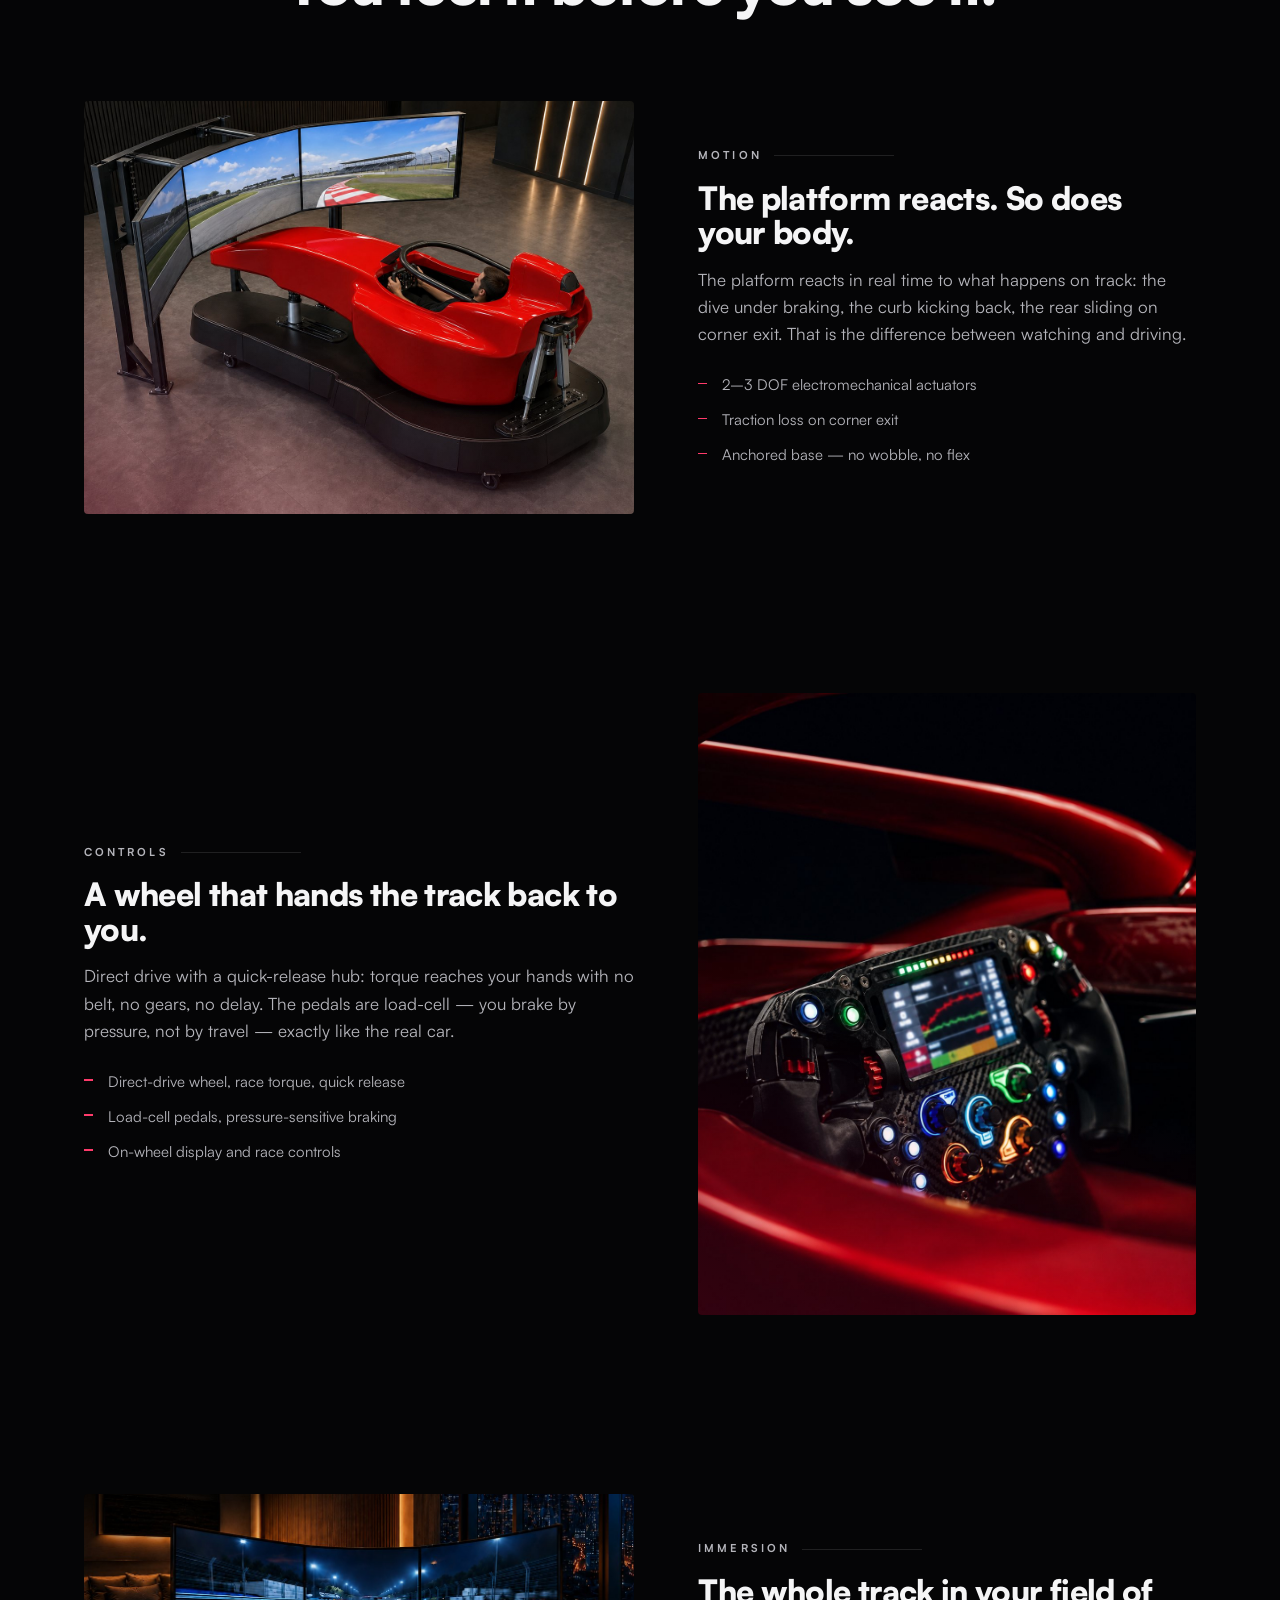
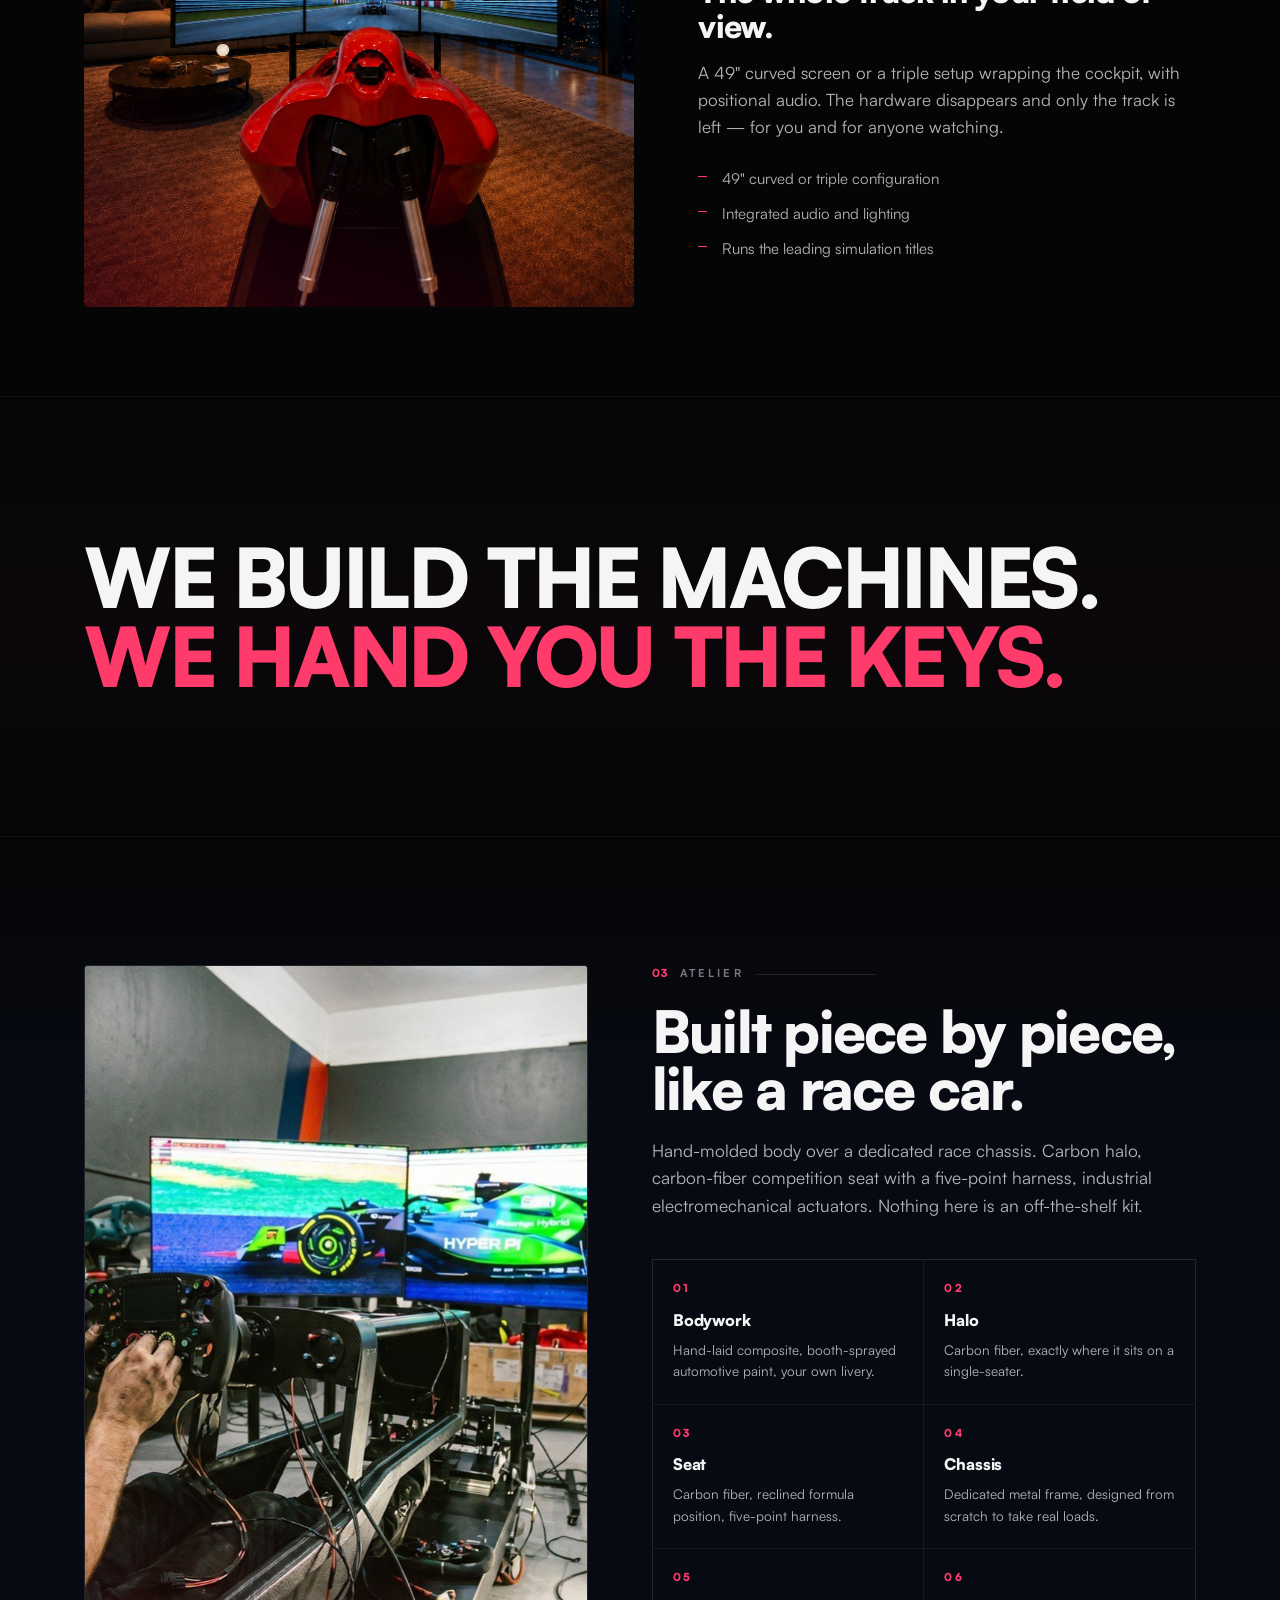
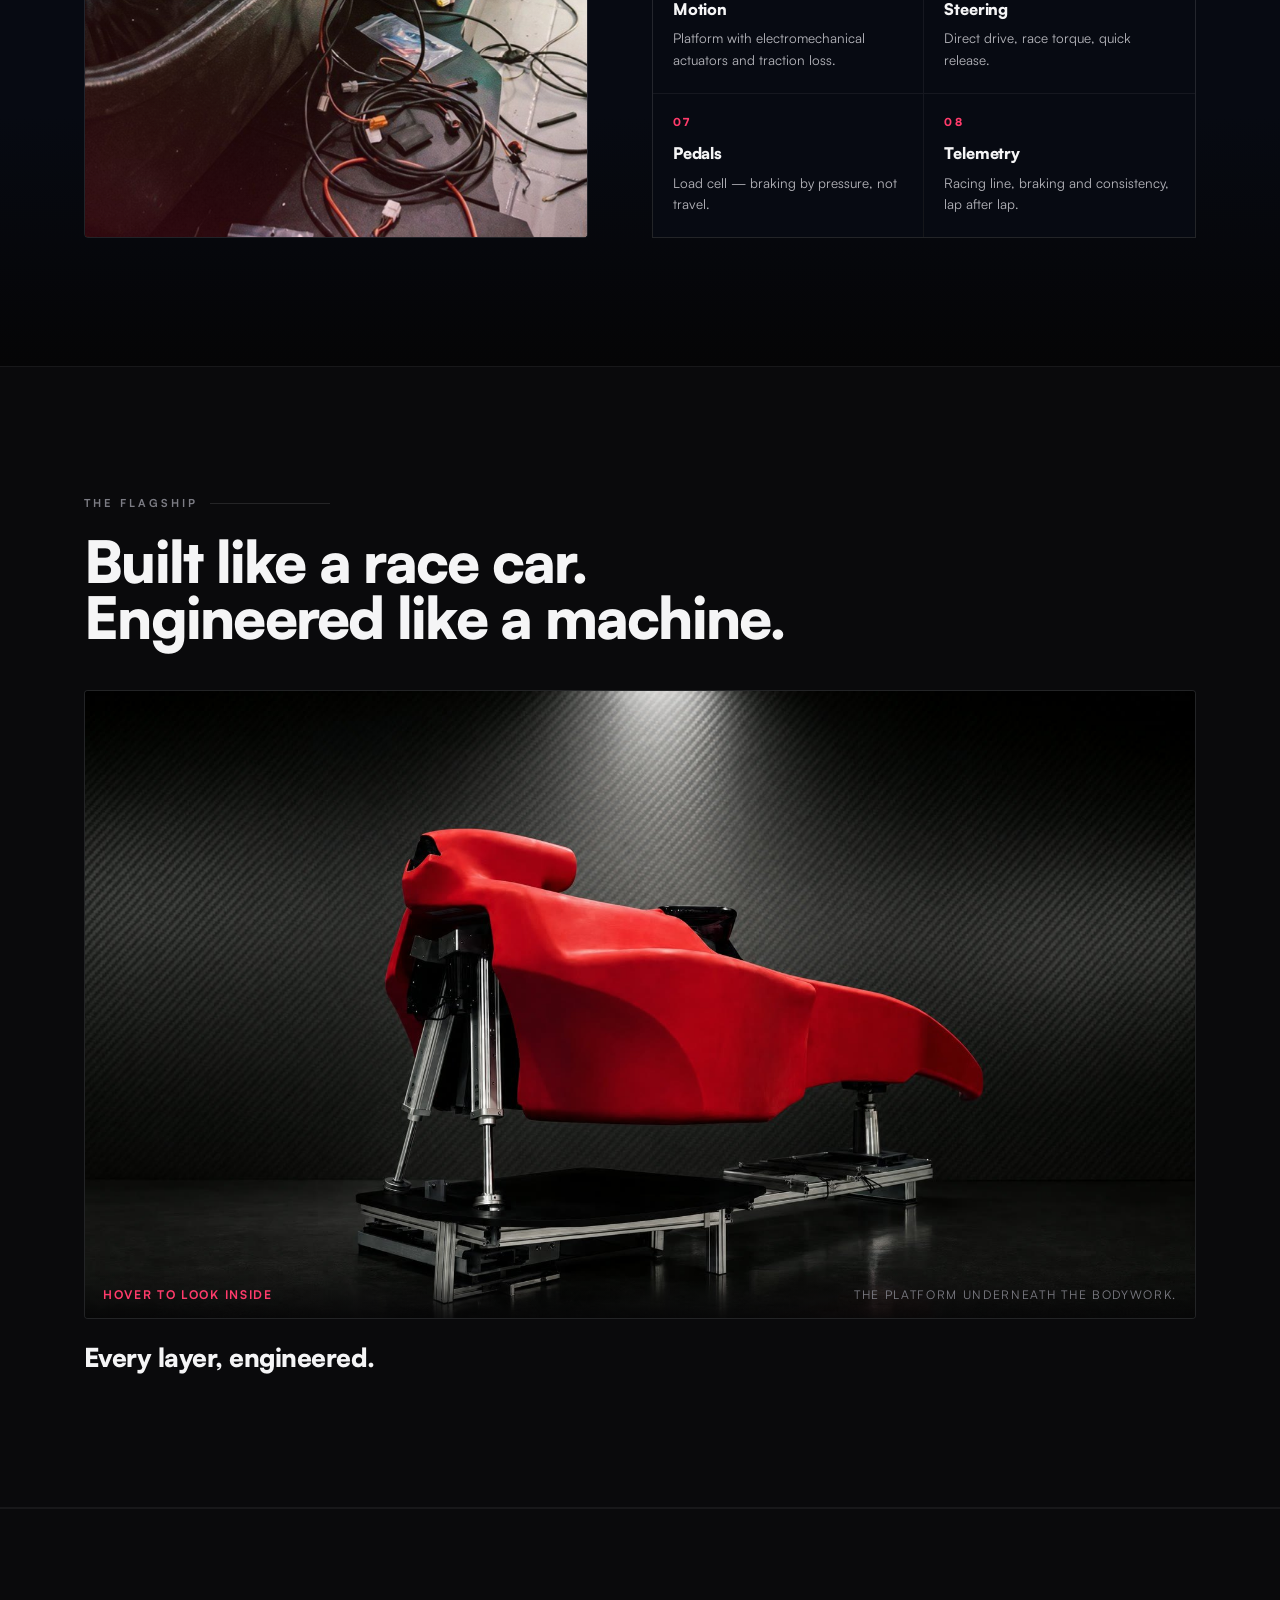
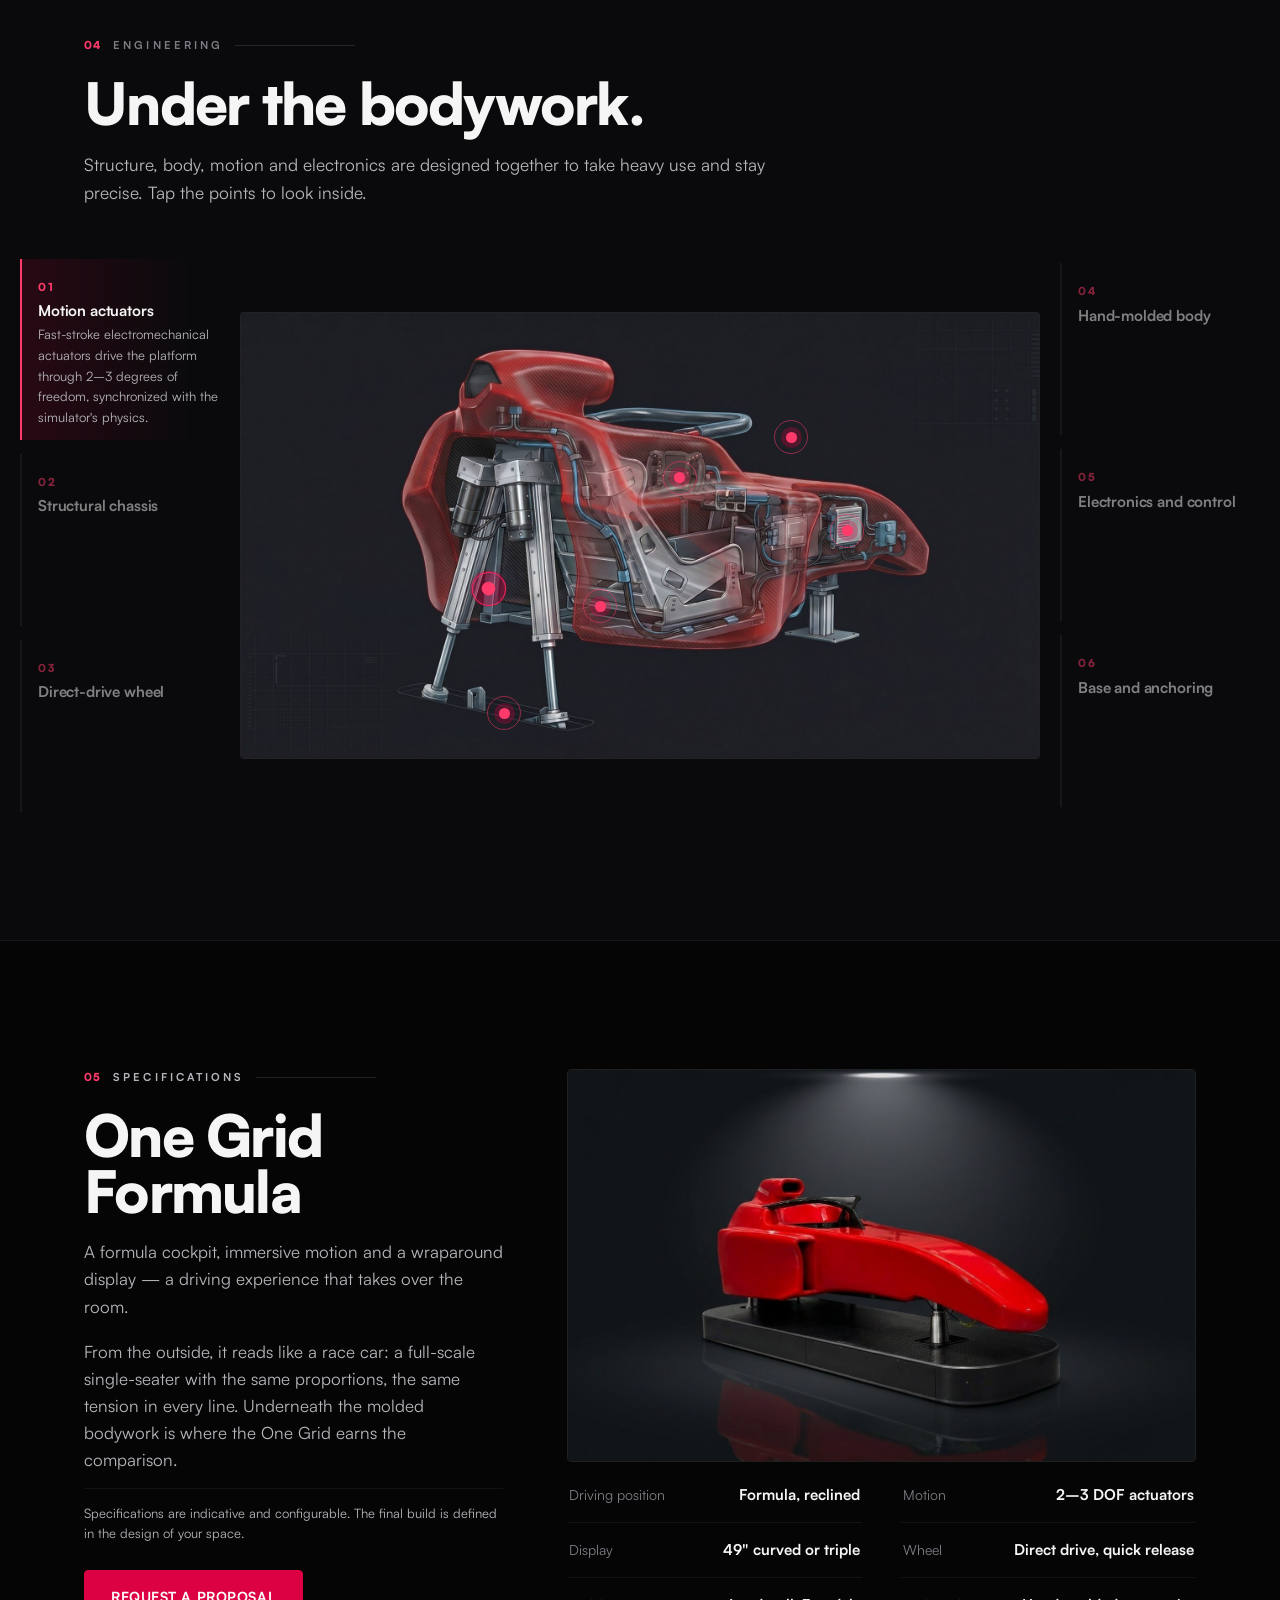
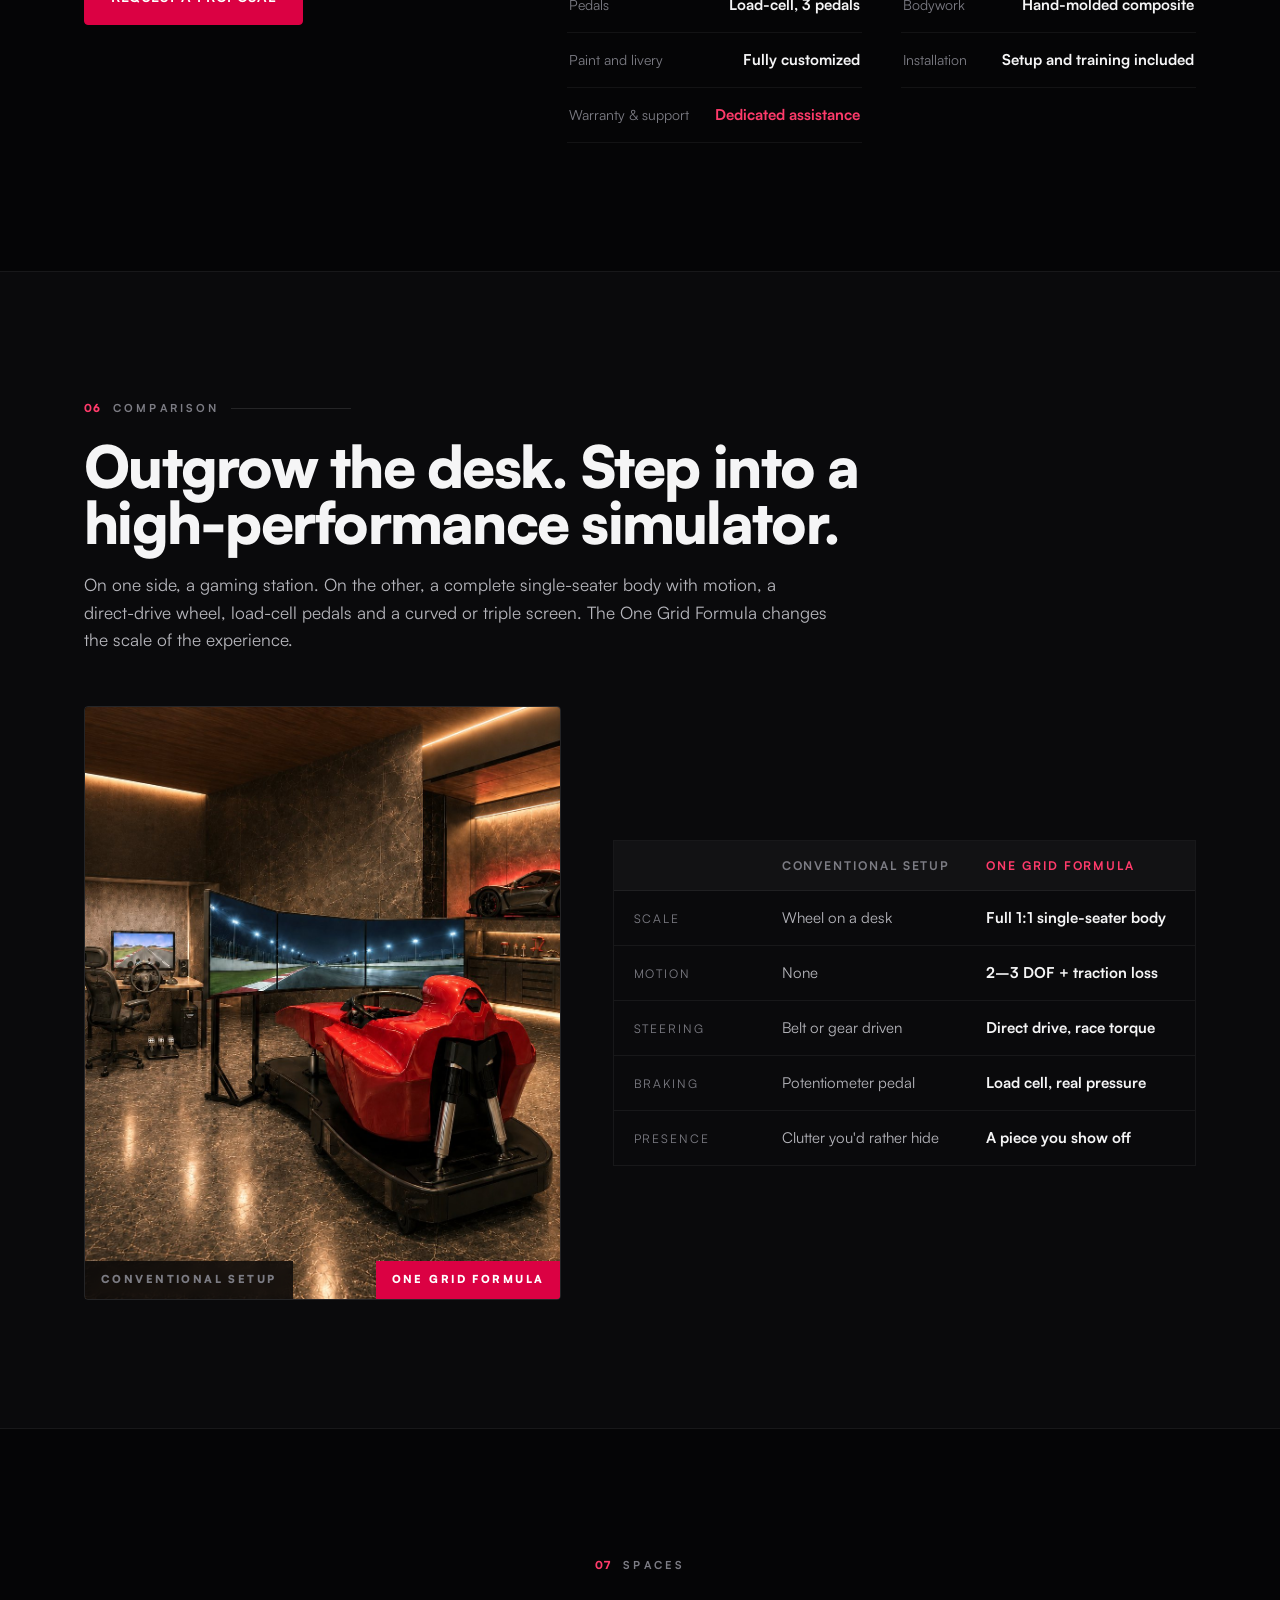
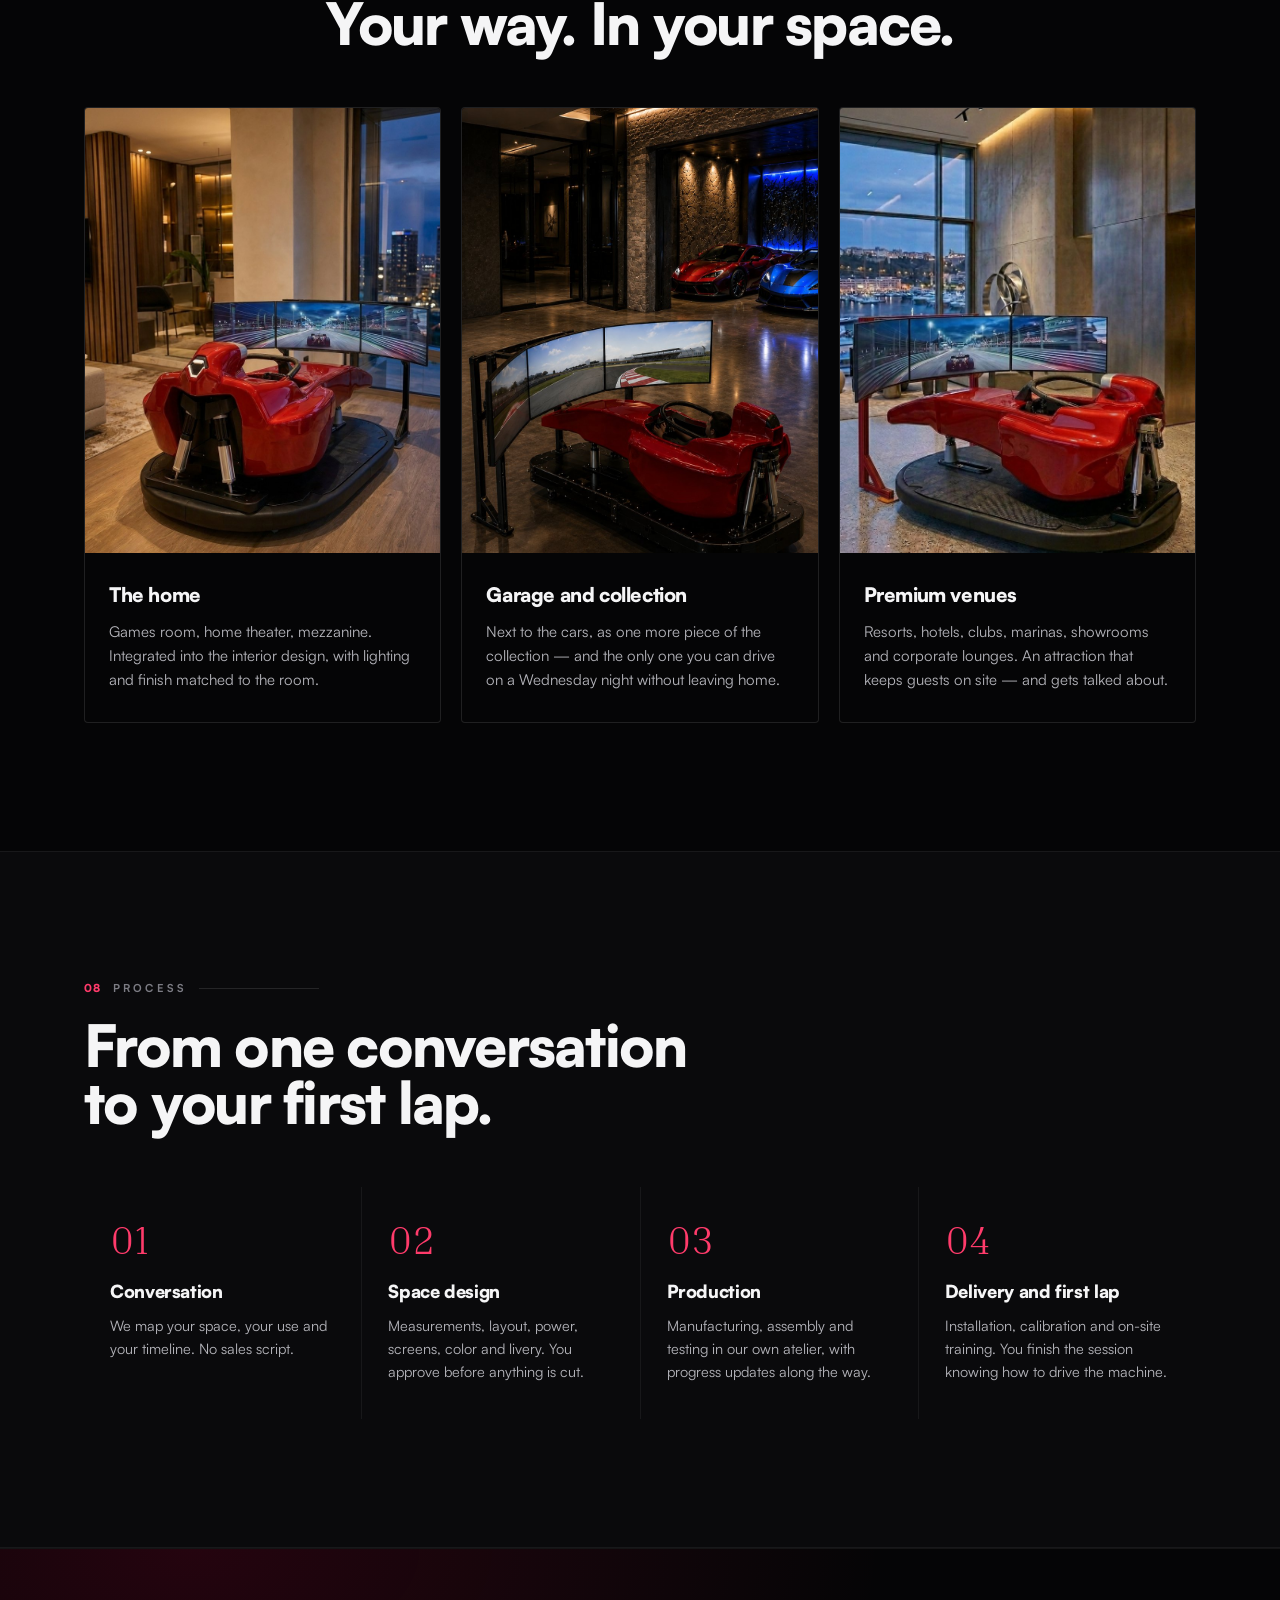
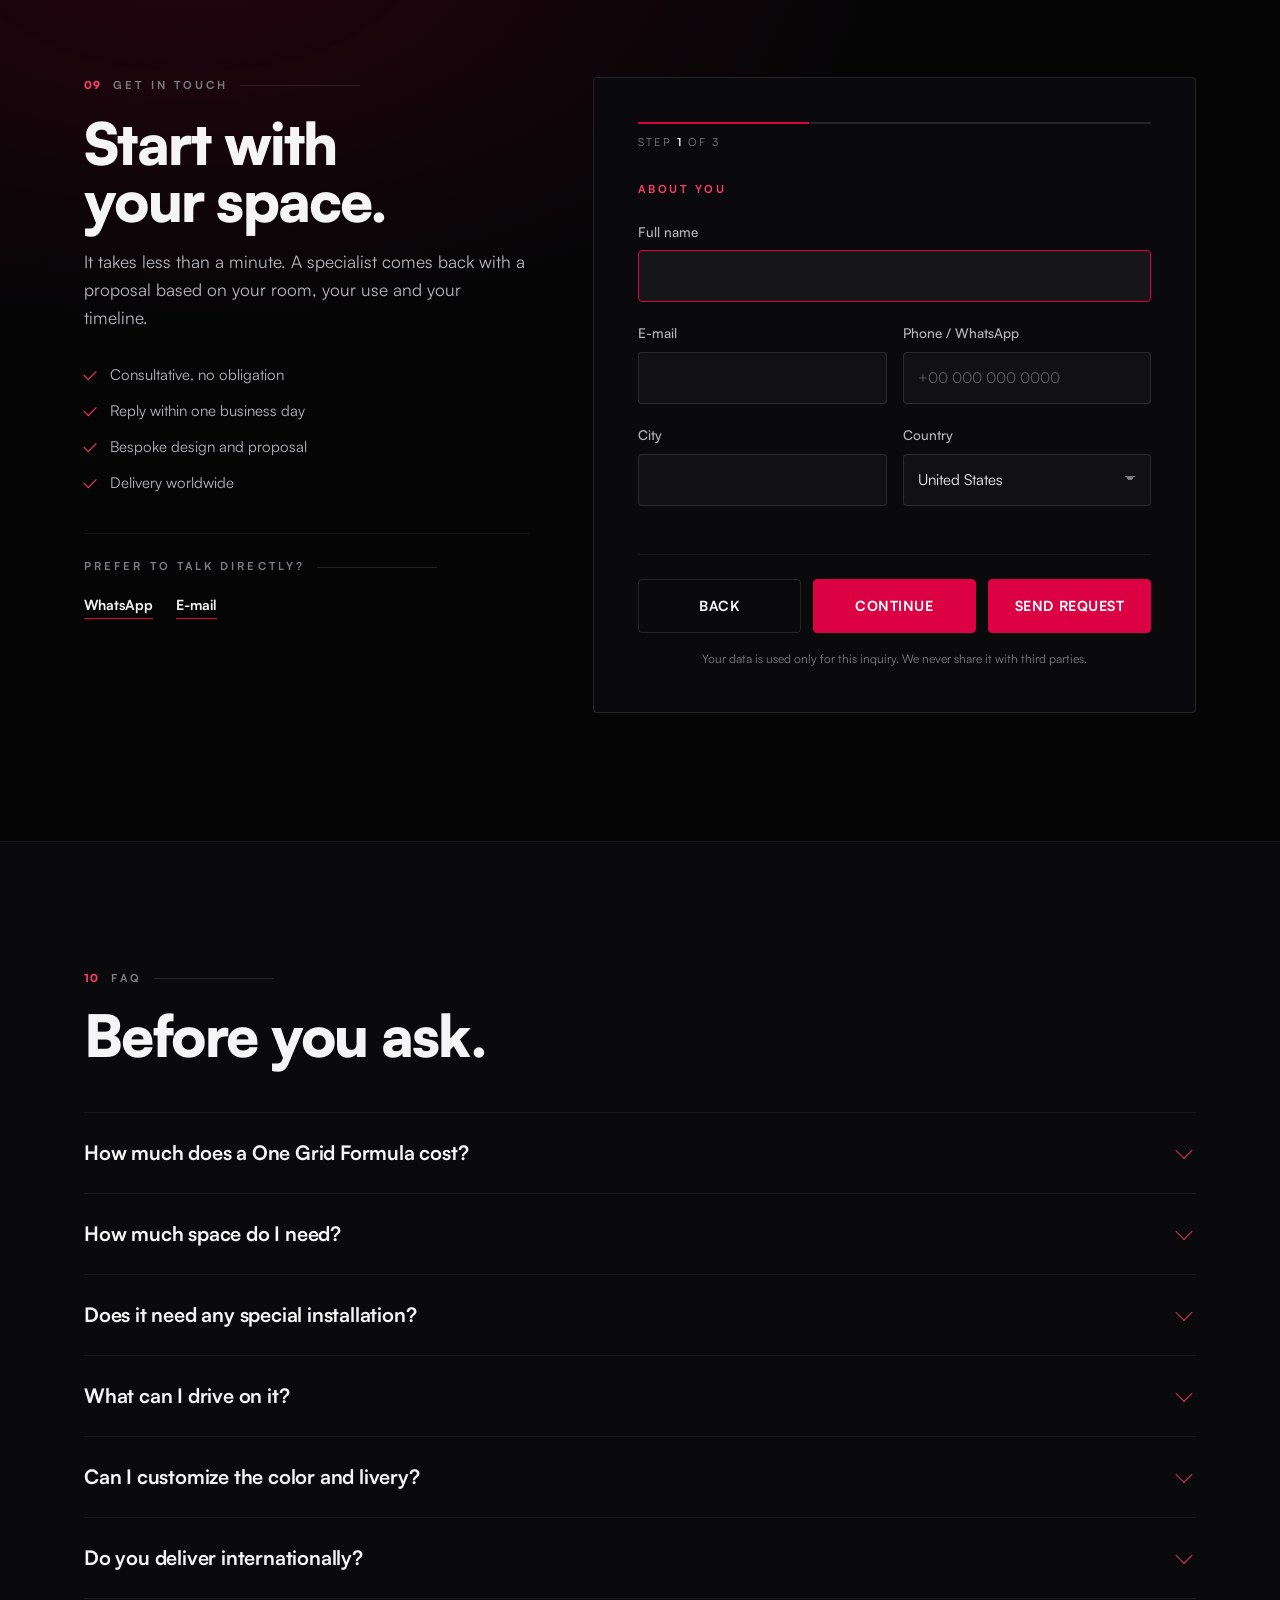
==== commit 4619830a: "Alinha o titulo com a logo e devolve o avanco do video pelo scroll O bloco de texto do banner e item" ====
--- a/index.html
+++ b/index.html
@@ -64,9 +64,9 @@
   <div class="hero__sticky">
     <div class="hero__bg" id="heroBg">
       <img src="assets/img/hero-garagem.jpg" alt="" aria-hidden="true">
-      <video class="hero__vid" data-shot="0" data-src="assets/video/hero-1.mp4" muted loop playsinline preload="none" aria-hidden="true"></video>
-      <video class="hero__vid" data-shot="1" data-src="assets/video/hero-2.mp4" muted loop playsinline preload="none" aria-hidden="true"></video>
-      <video class="hero__vid" data-shot="2" data-src="assets/video/hero-3.mp4" muted loop playsinline preload="none" aria-hidden="true"></video>
+      <video class="hero__vid" data-shot="0" data-src="assets/video/hero-1.mp4" muted playsinline preload="none" aria-hidden="true"></video>
+      <video class="hero__vid" data-shot="1" data-src="assets/video/hero-2.mp4" muted playsinline preload="none" aria-hidden="true"></video>
+      <video class="hero__vid" data-shot="2" data-src="assets/video/hero-3.mp4" muted playsinline preload="none" aria-hidden="true"></video>
     </div>
 
     <img class="seal seal--hero" src="assets/logo/selo-worlds-best.webp"
--- a/assets/css/style.css
+++ b/assets/css/style.css
@@ -159,9 +159,11 @@
     linear-gradient(180deg,rgba(5,5,6,.88) 0%,rgba(5,5,6,.30) 30%,rgba(5,5,6,.72) 70%,var(--black) 100%),
     linear-gradient(90deg,rgba(5,5,6,.96) 0%,rgba(5,5,6,.80) 34%,rgba(5,5,6,.18) 72%,transparent 100%);
 }
+/* Mesma caixa do cabecalho, para o titulo comecar exatamente sob a logo.
+   O width:100% e necessario: sendo item flex com margem automatica, o bloco
+   encolheria ate o texto e sairia do alinhamento. */
 .hero__in{position:relative;z-index:2;padding-bottom:clamp(40px,7vw,84px);
-  /* mesma caixa do cabecalho, para o titulo comecar sob a logo */
-  max-width:1400px;margin-inline:auto;padding-inline:var(--pad)}
+  width:100%;max-width:1400px;margin-inline:auto;padding-inline:var(--pad)}
 /* O titulo tambem e limitado pela altura da janela: em tela baixa ou estreita
    ele encolhe em vez de estourar para cima, por baixo do menu. */
 .hero__h1{font-weight:900;font-size:min(clamp(36px,7.6vw,100px),13vh);
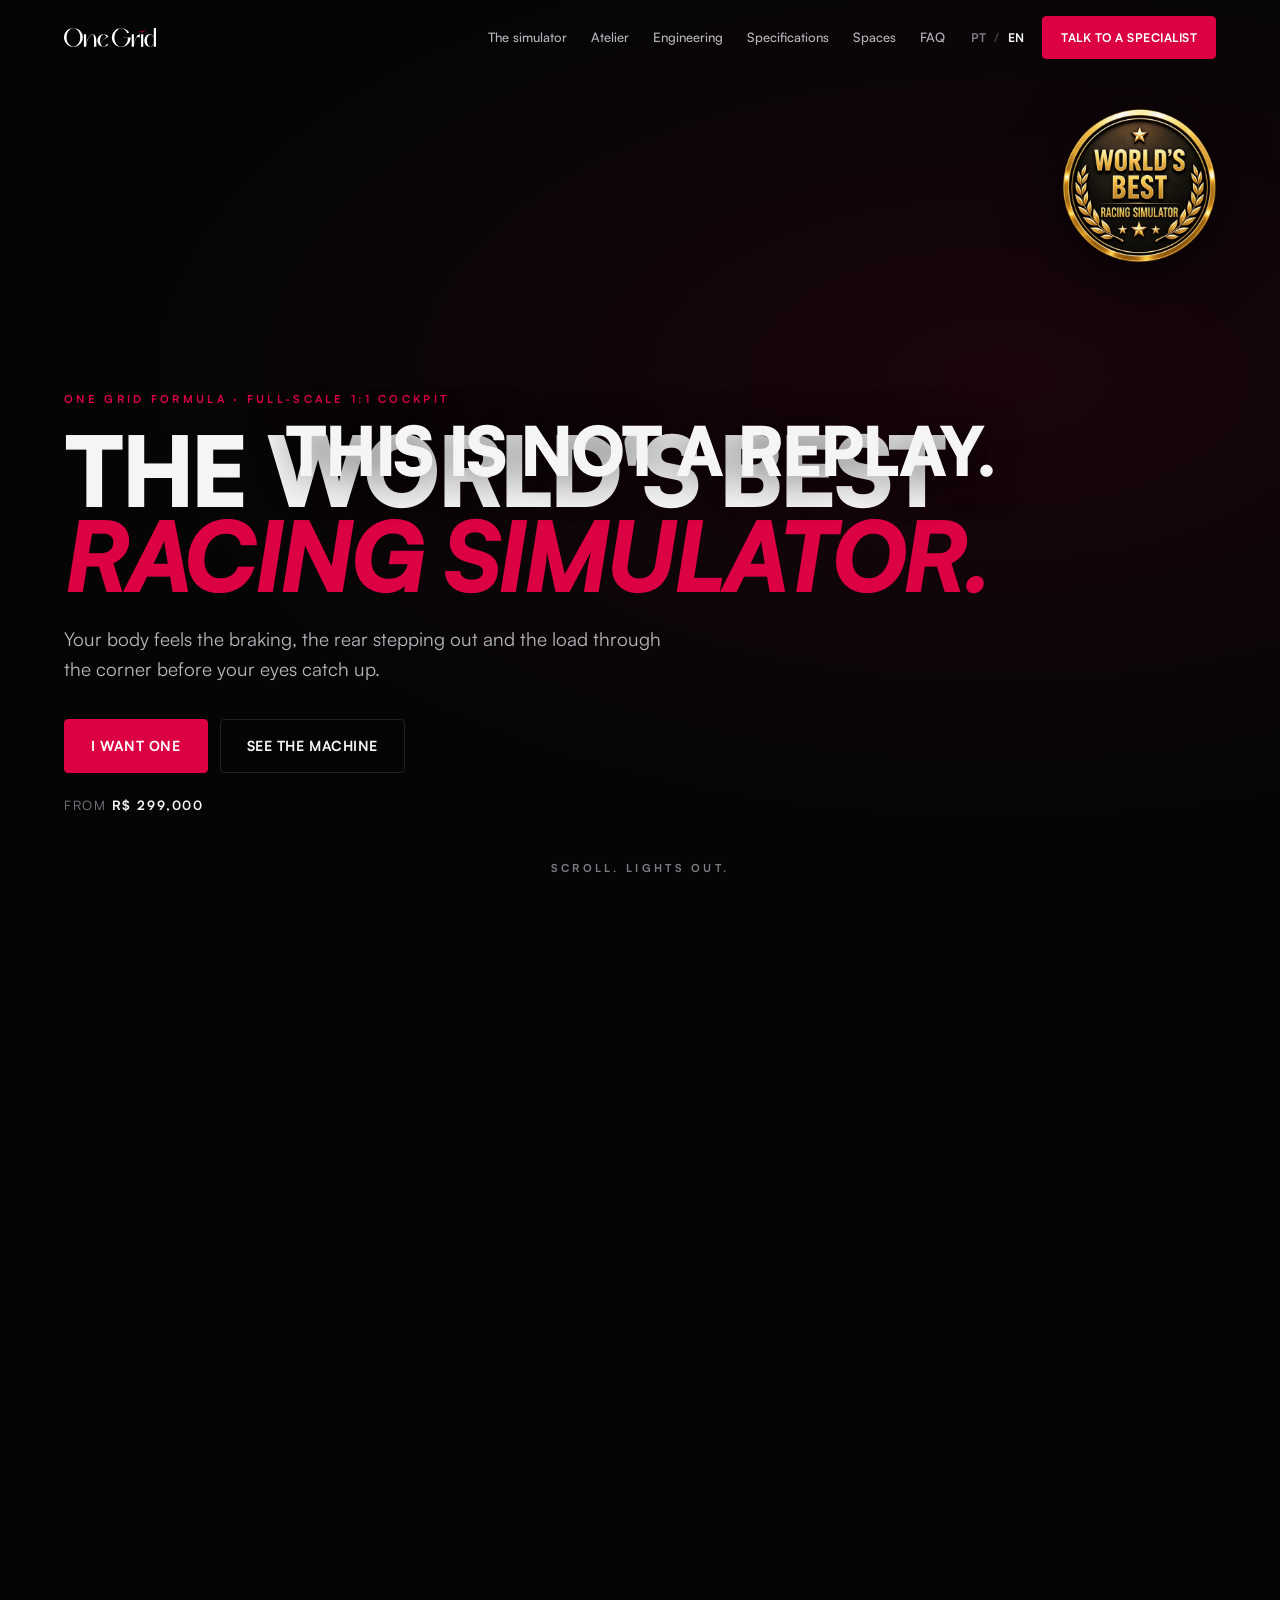
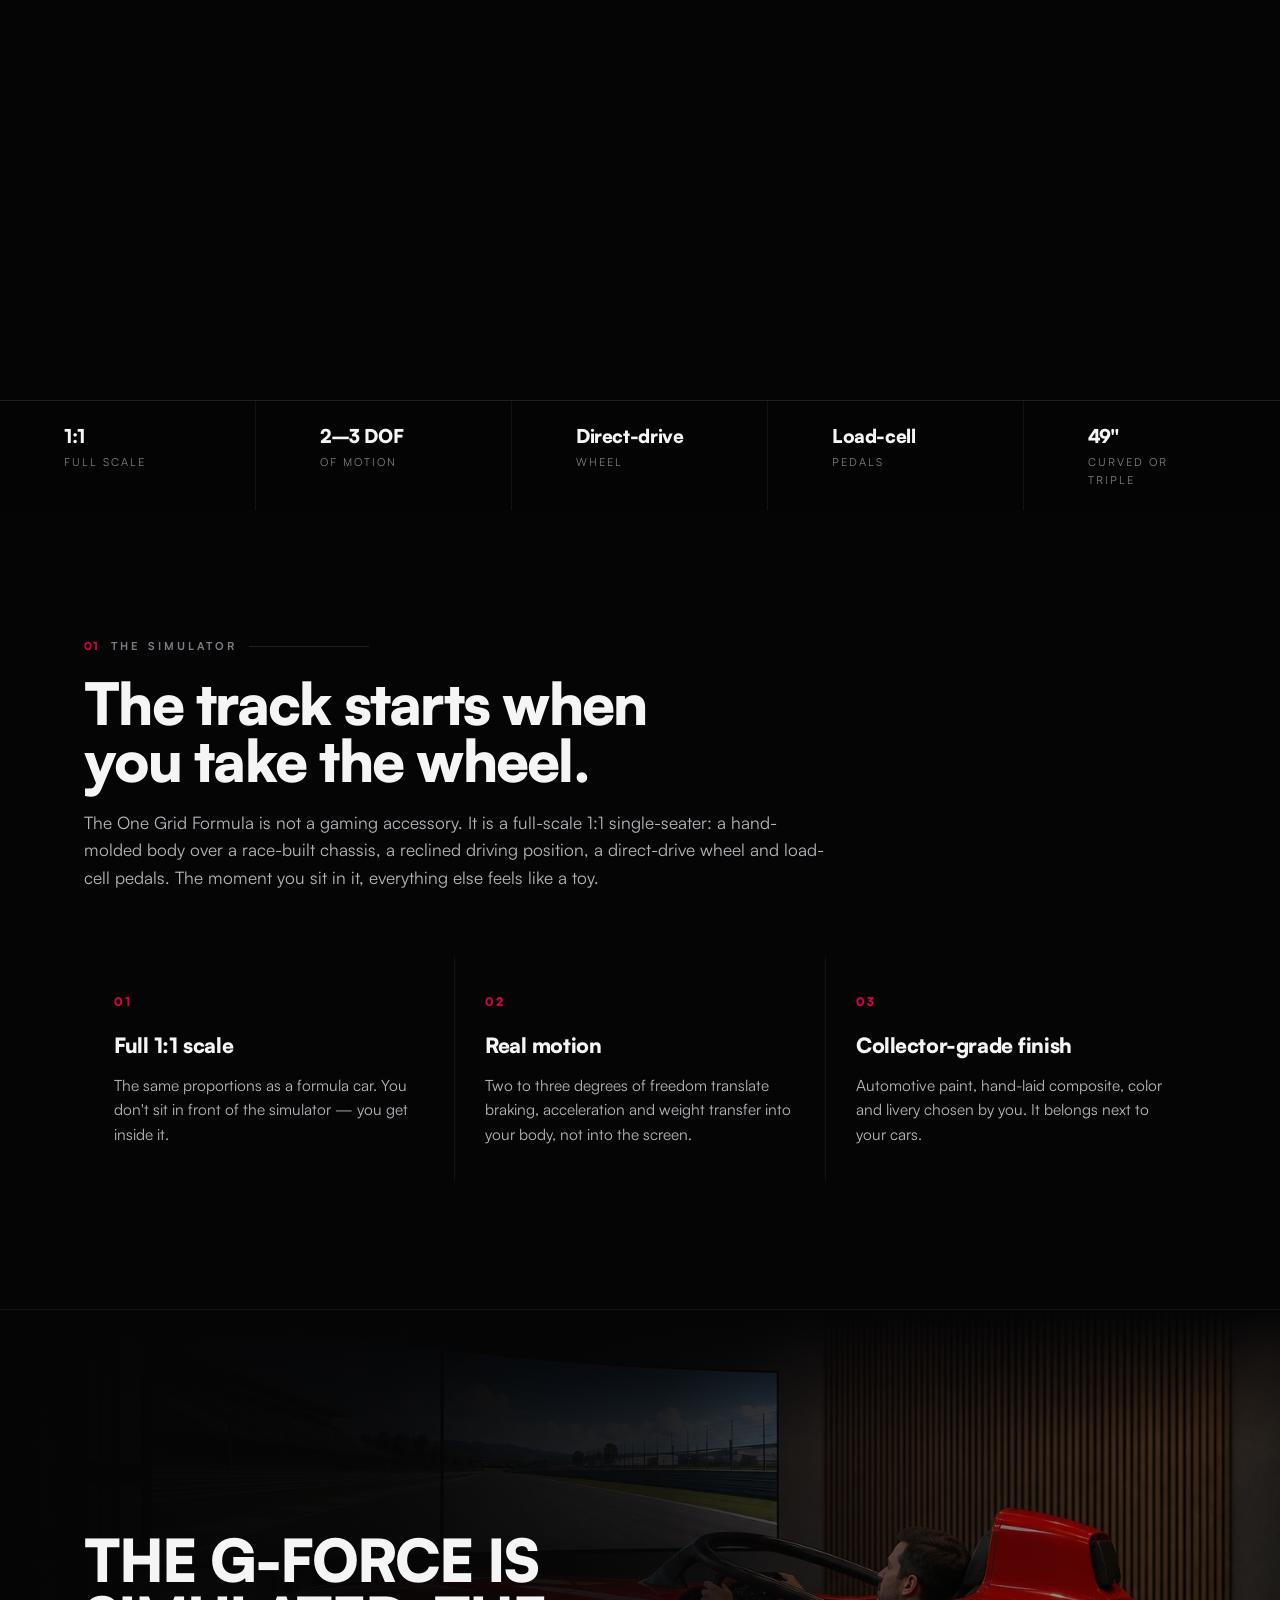
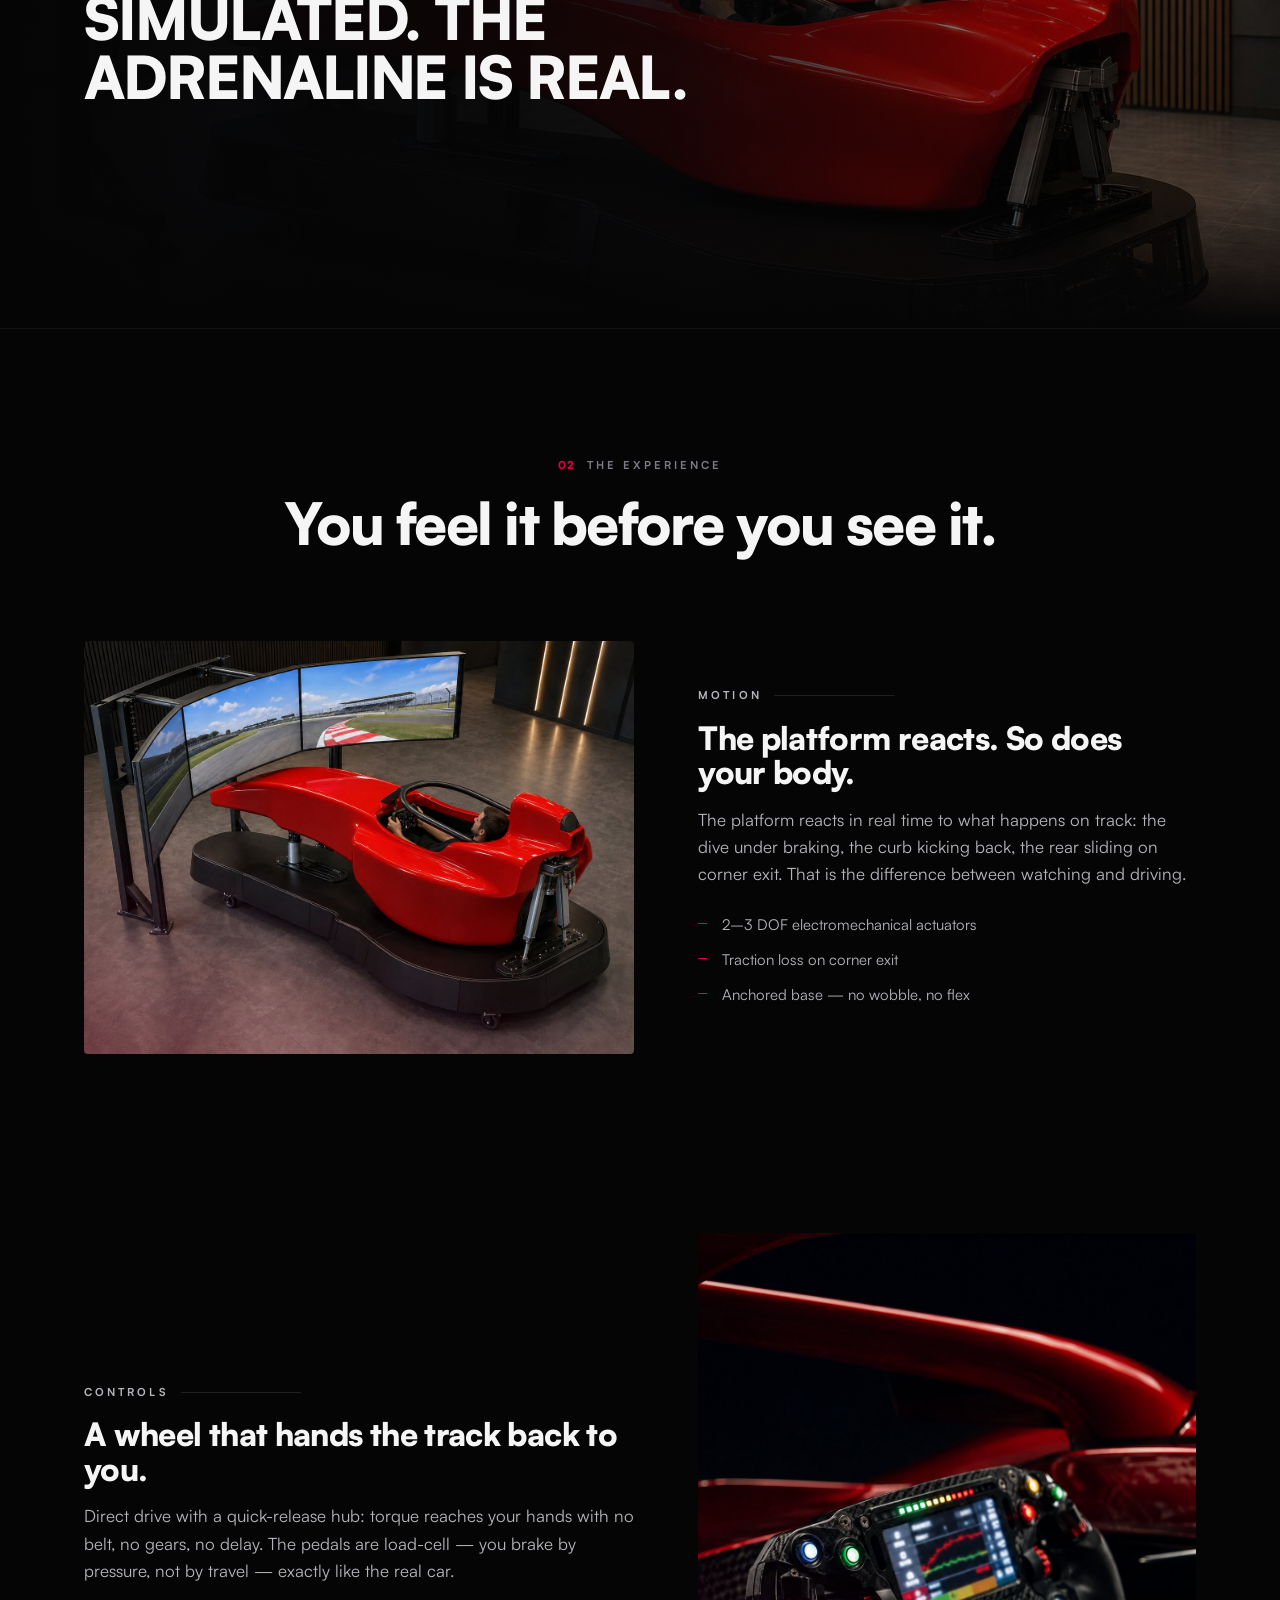
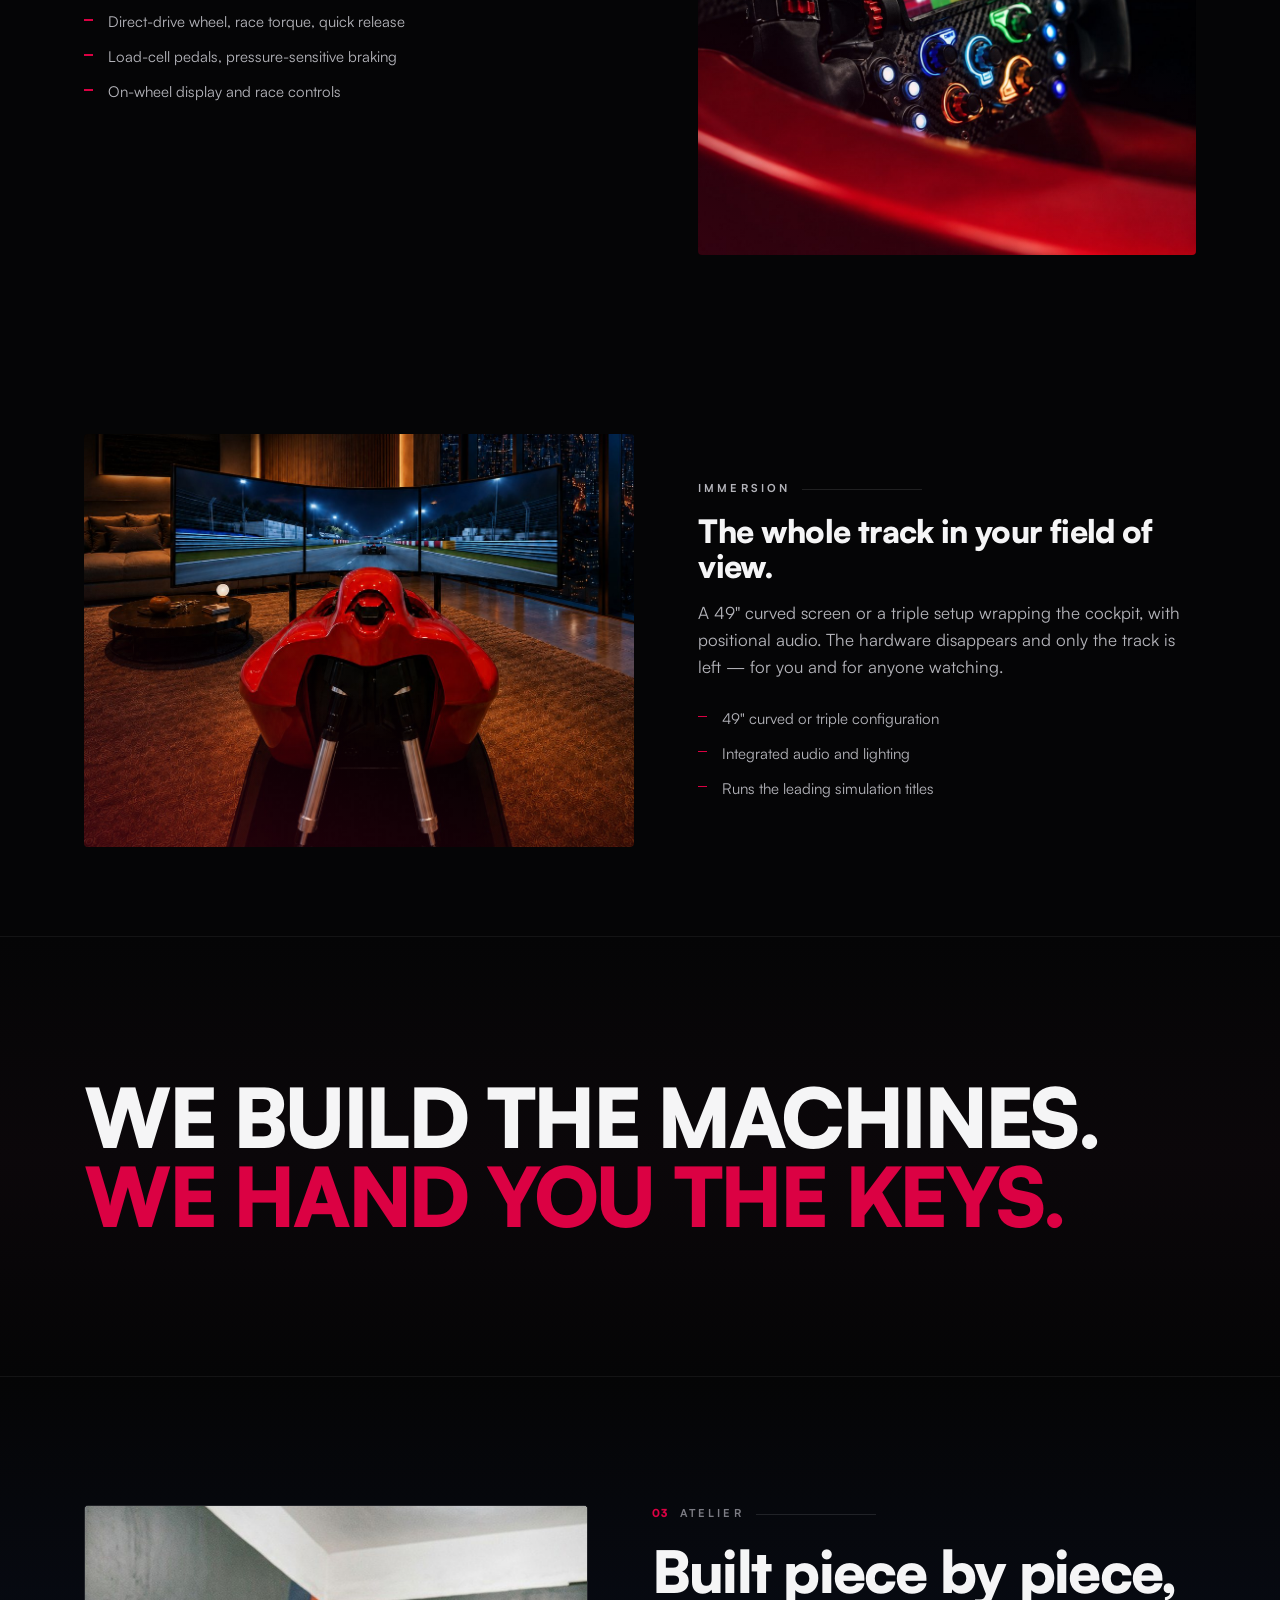
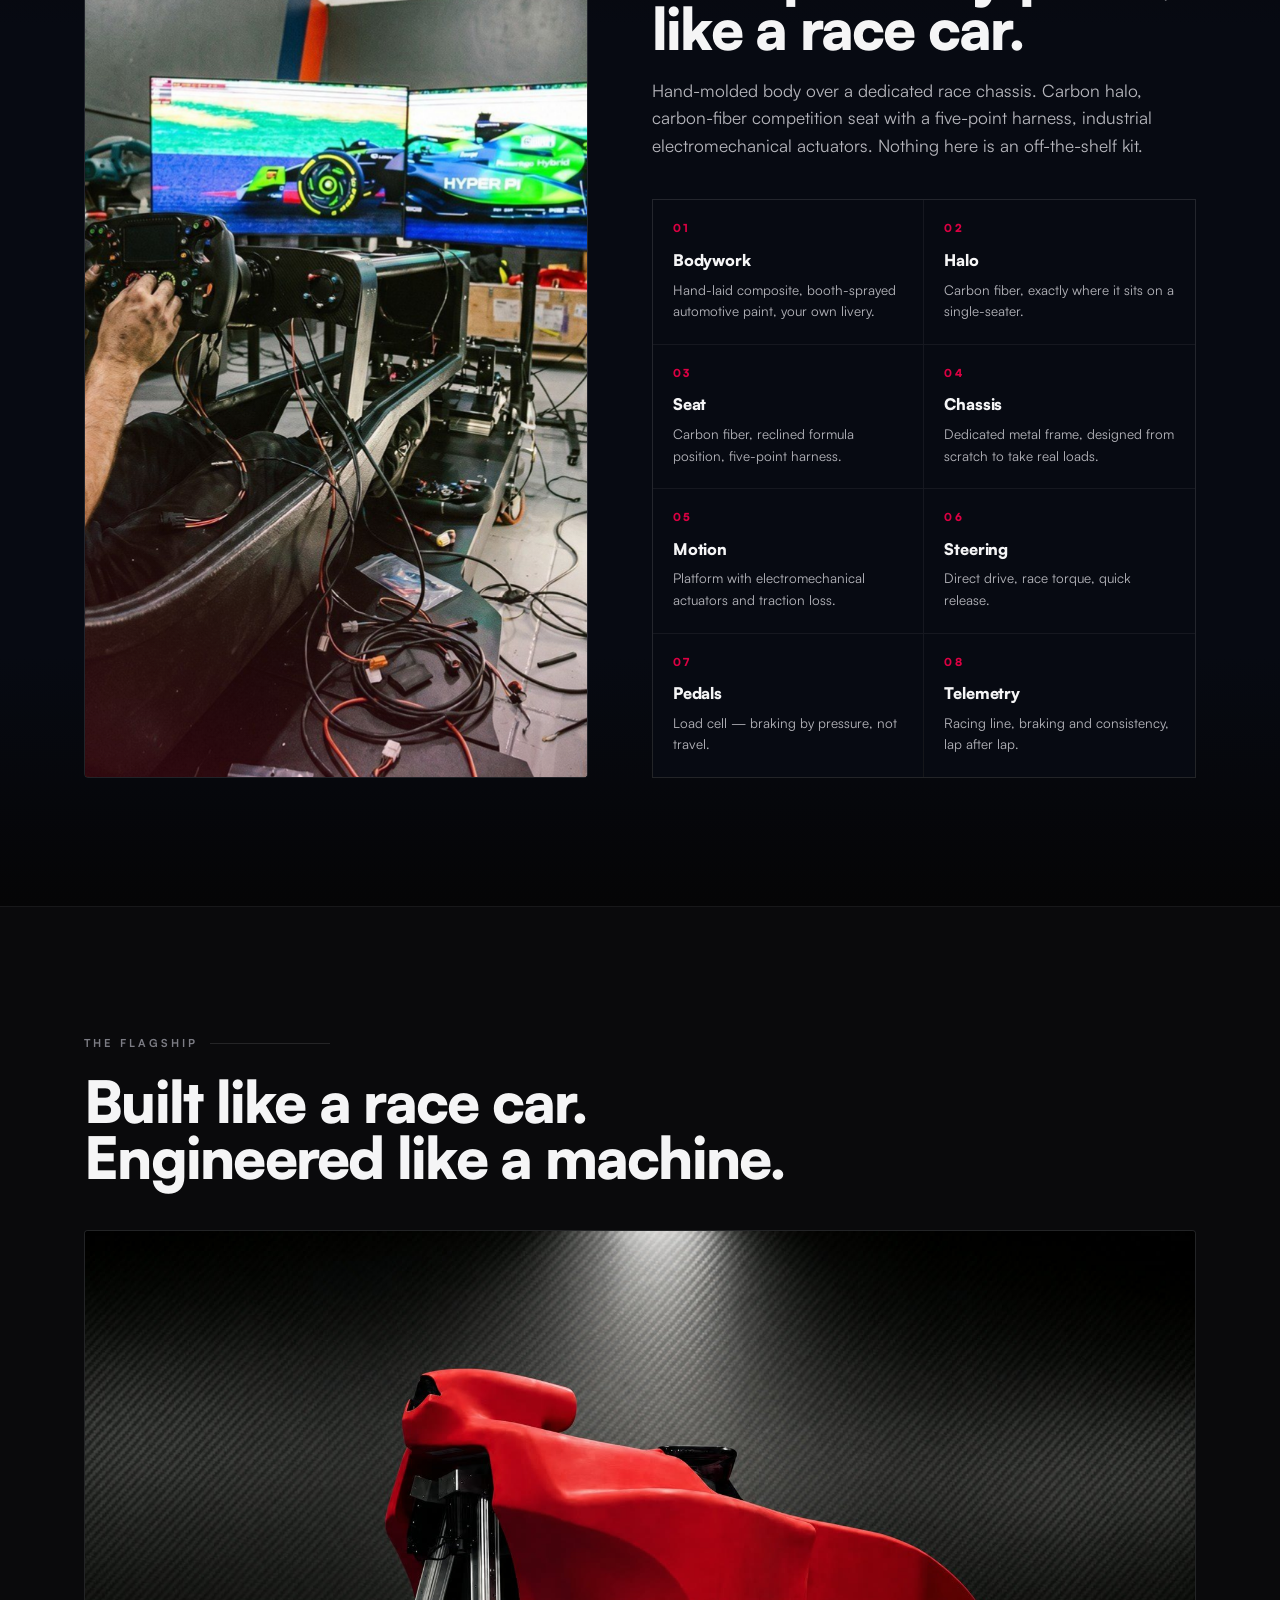
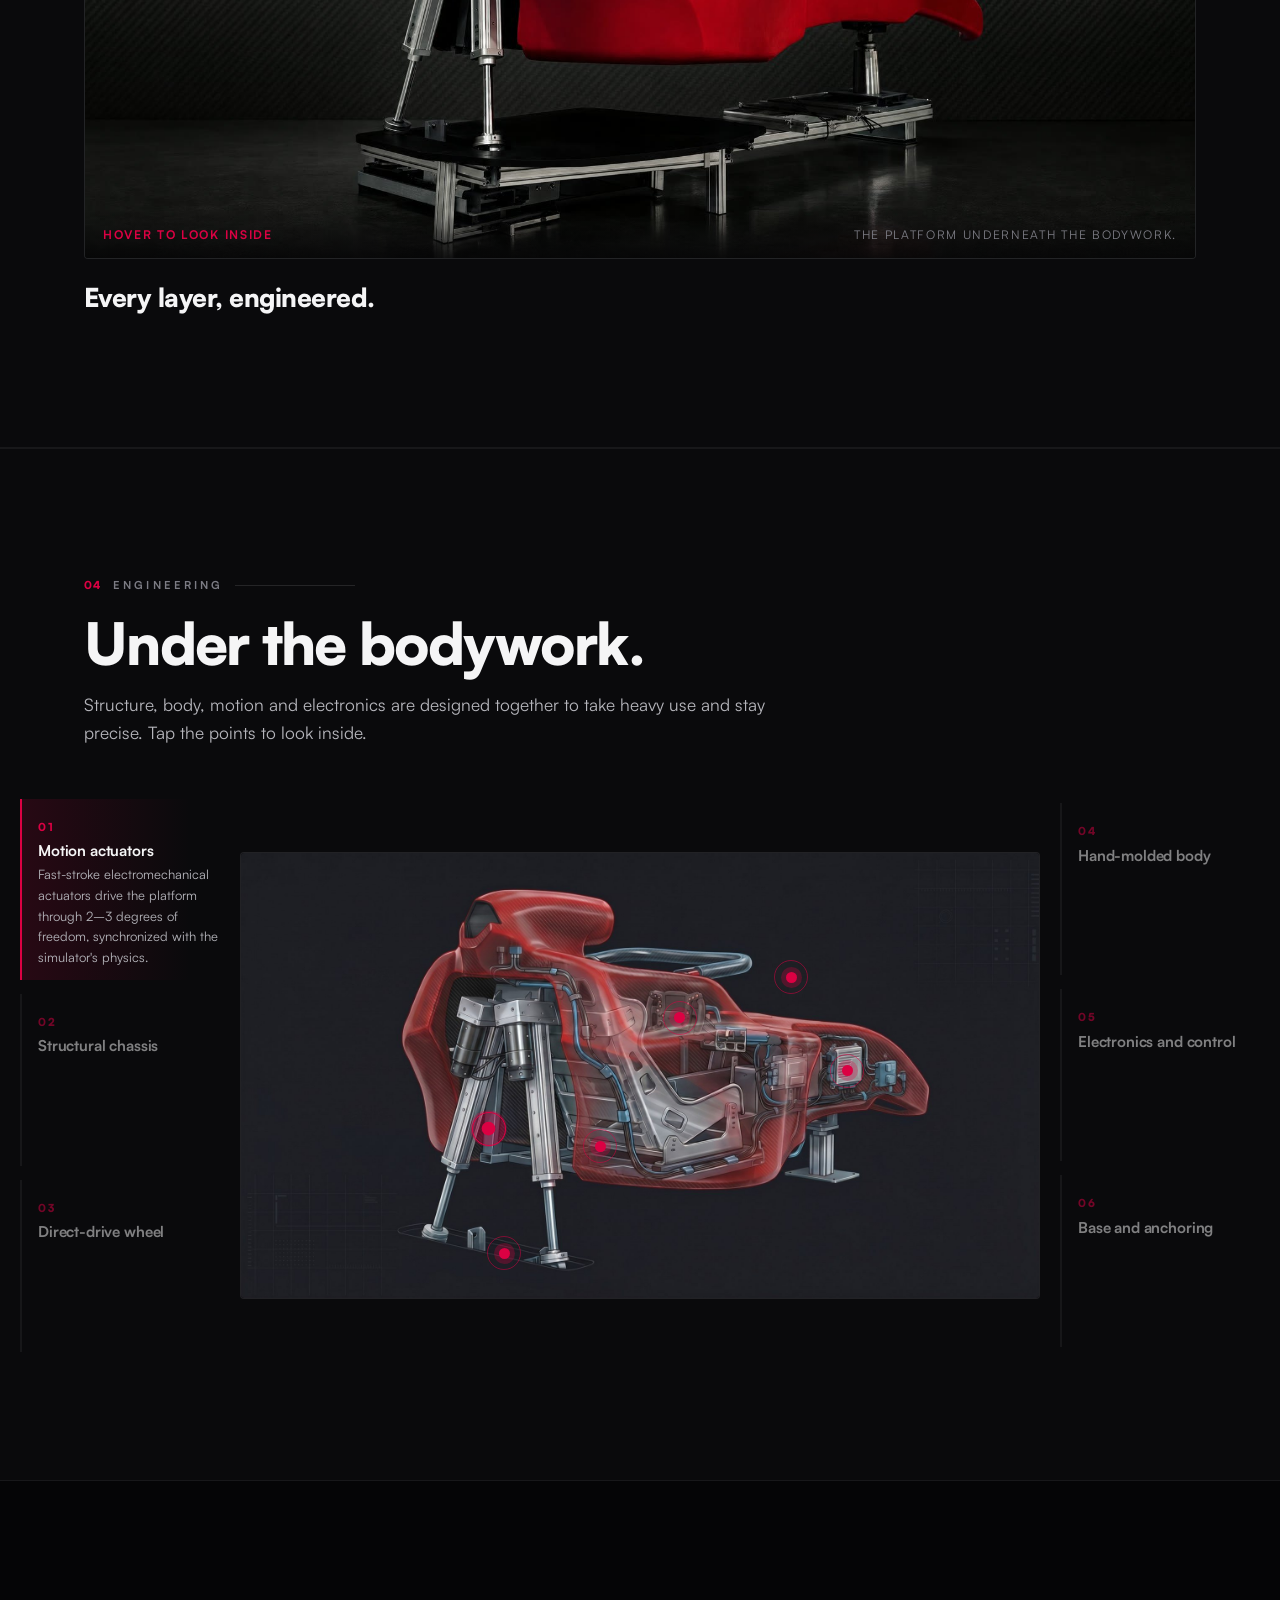
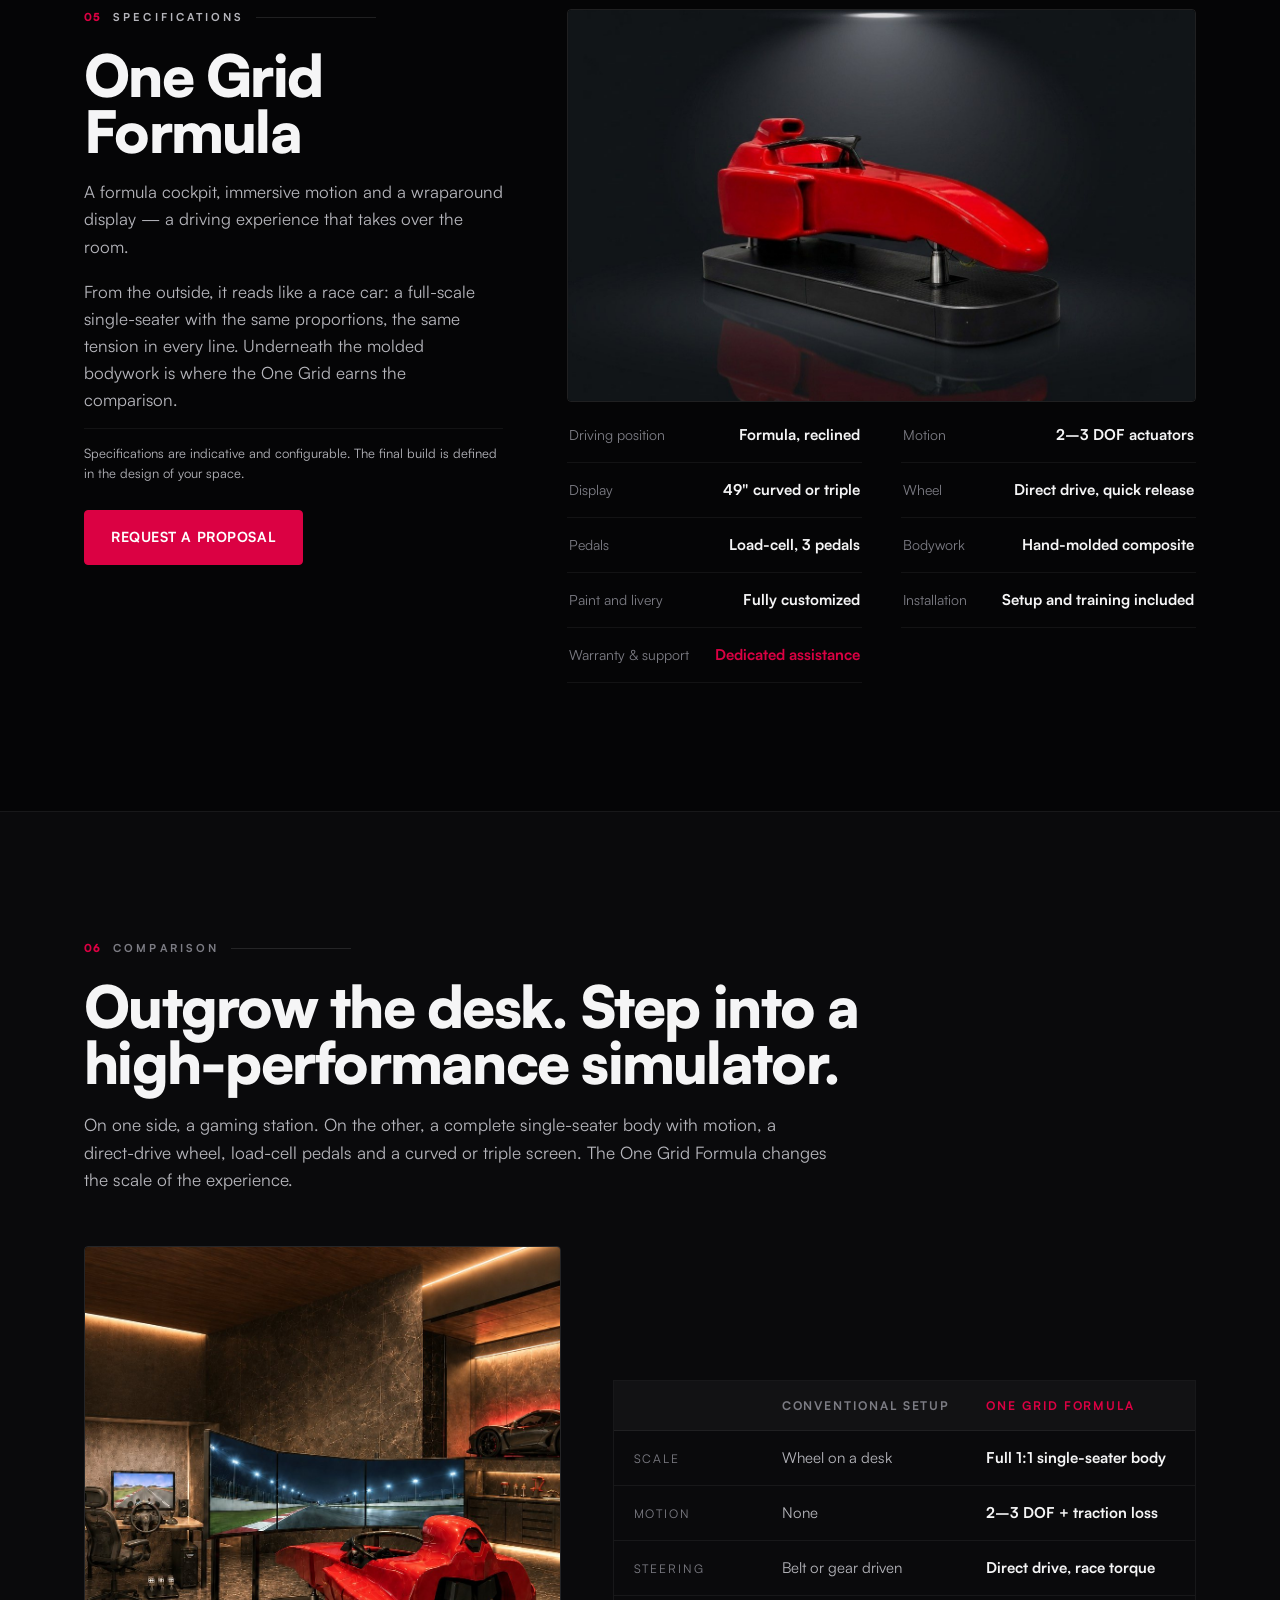
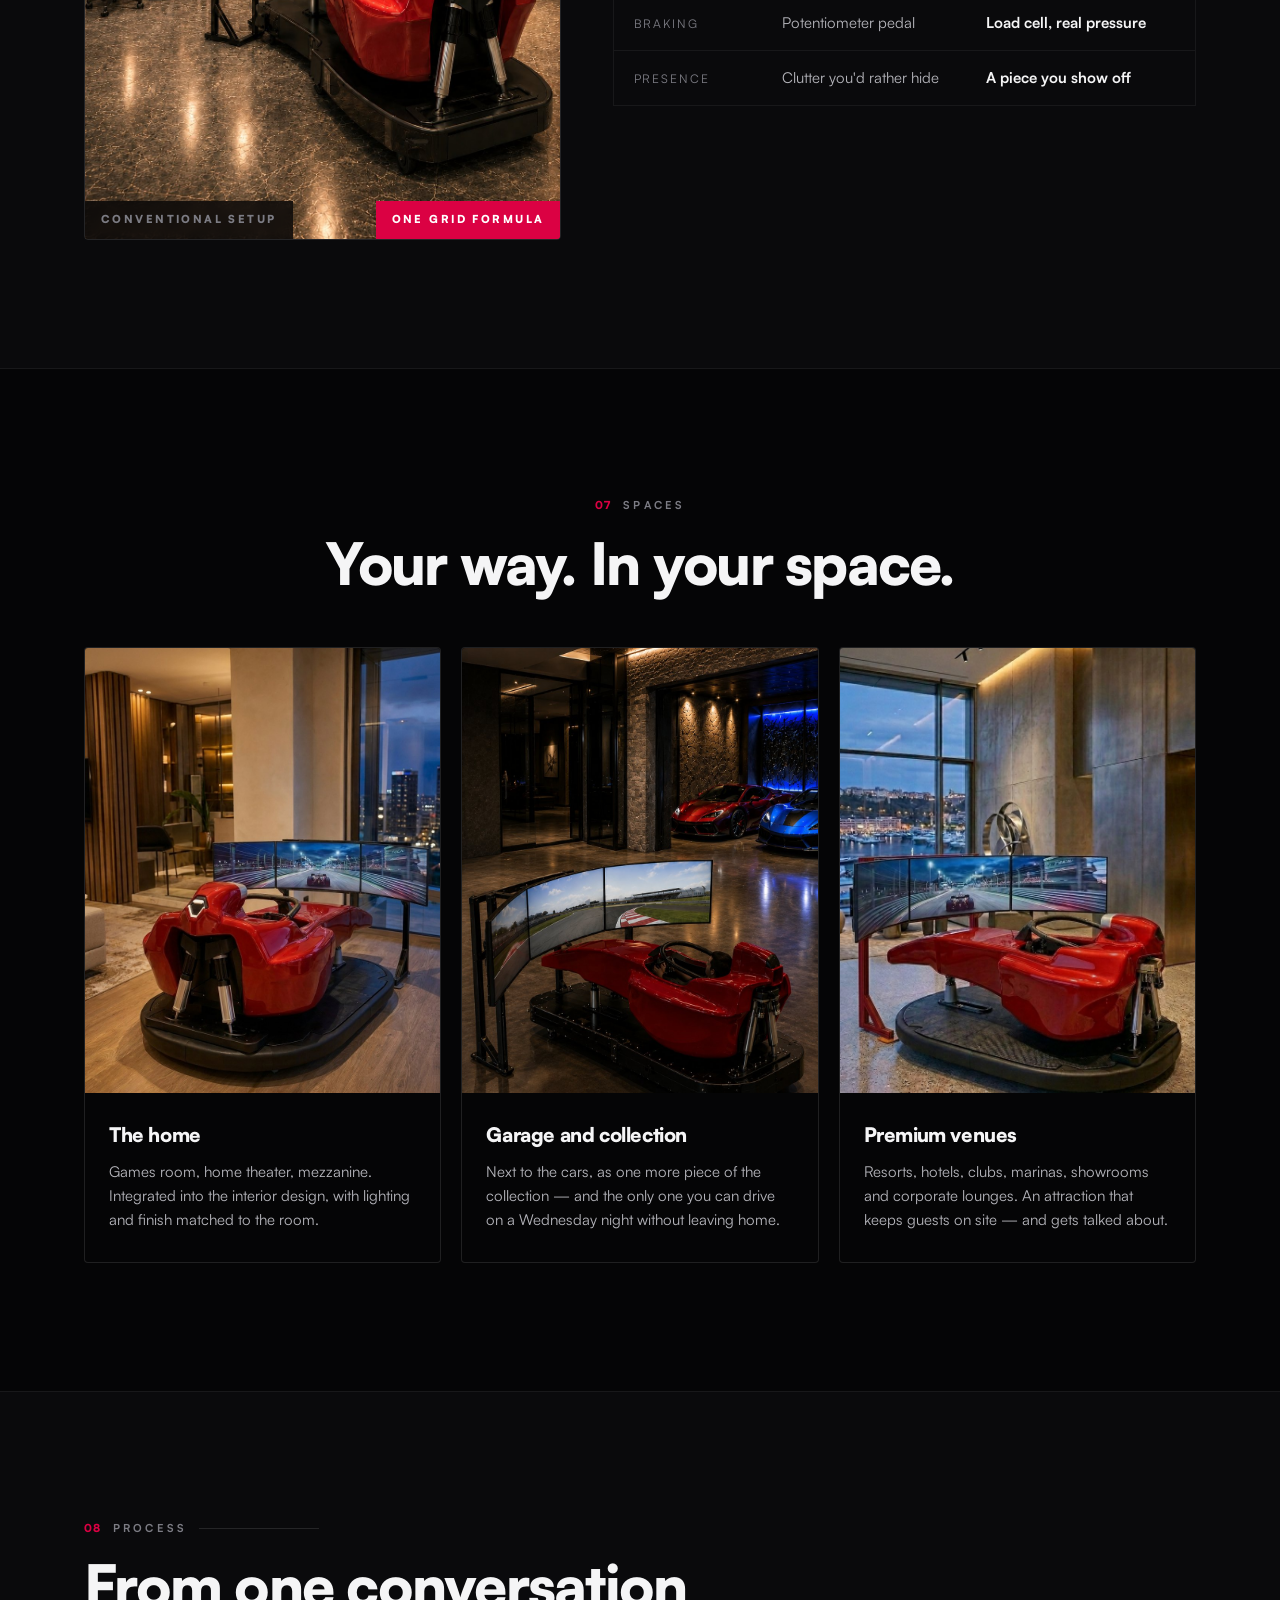
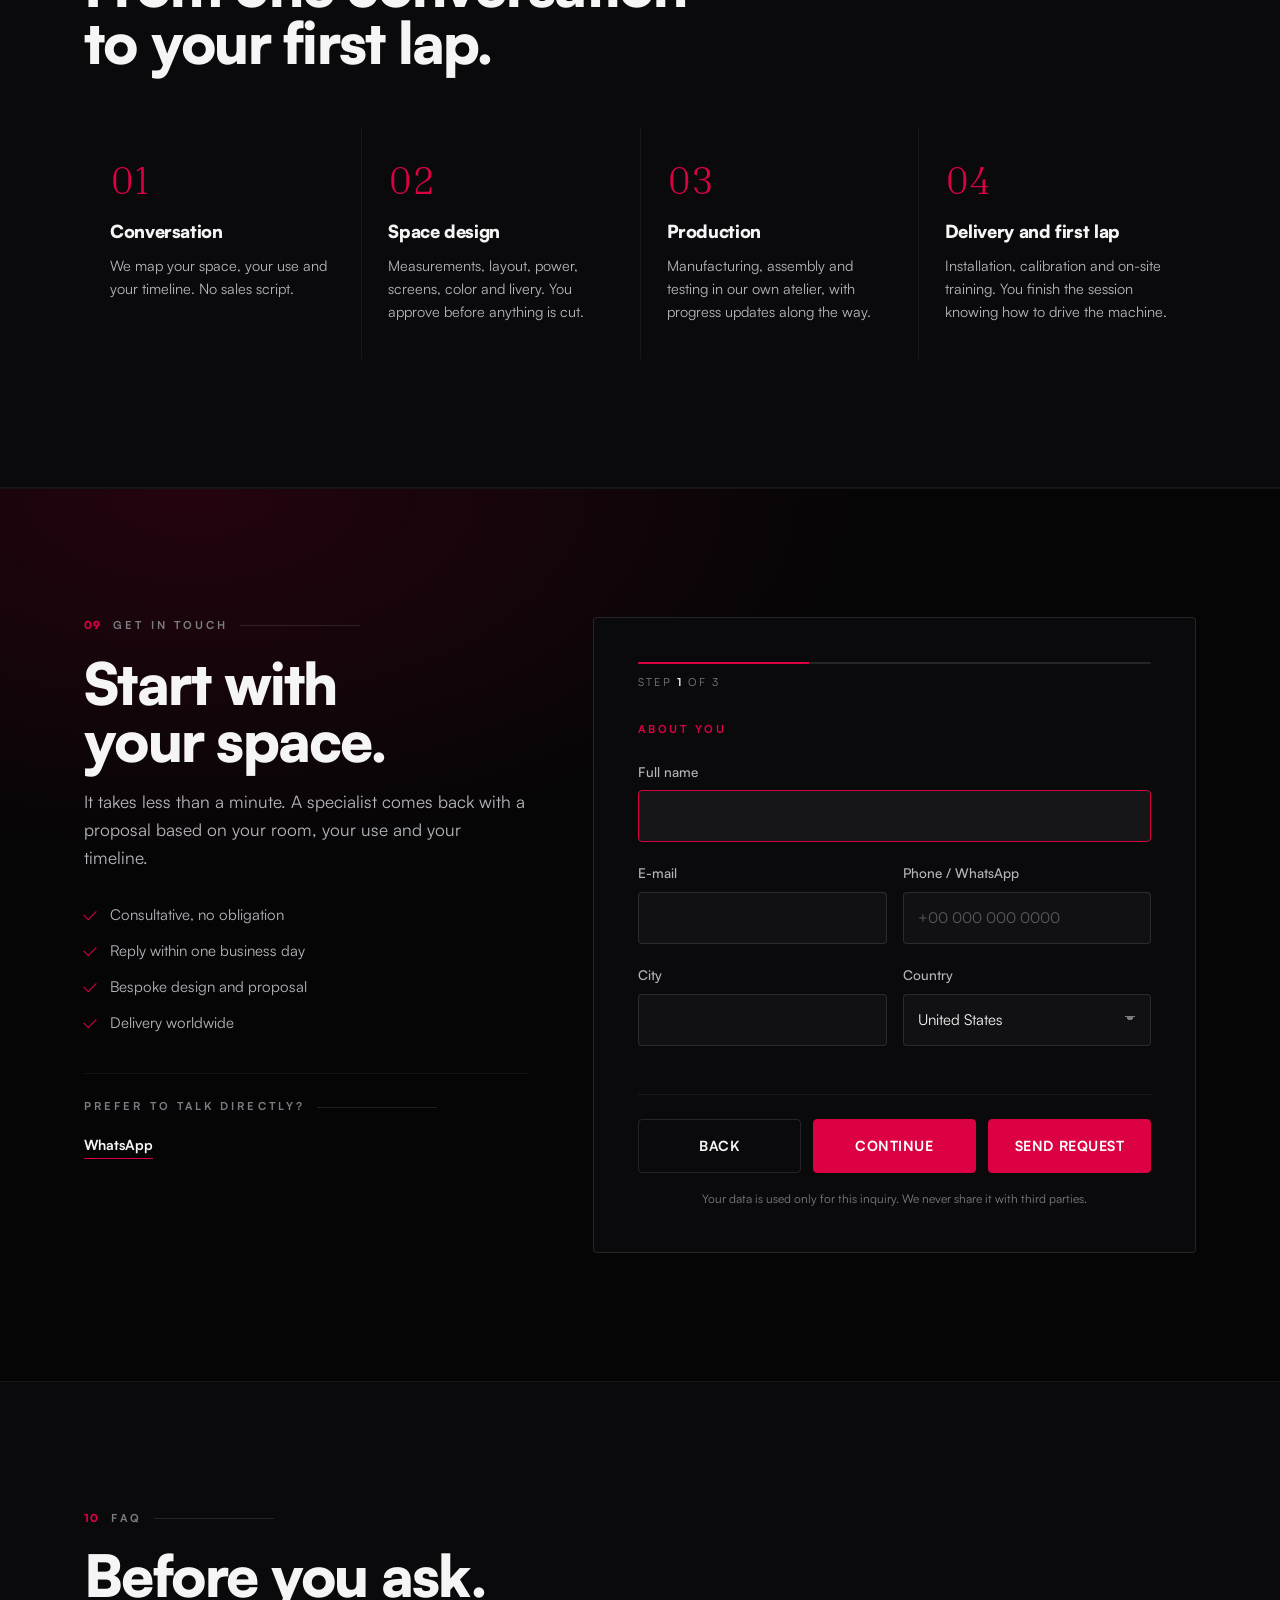
==== commit a6ff11d6: "Tira o e-mail do site e conserta o cache que travava as atualizações O e-mail contato@onegridoficial" ====
--- a/index.html
+++ b/index.html
@@ -23,7 +23,7 @@
 <link rel="preload" as="font" type="font/woff2" href="assets/fonts/Satoshi-Black.woff2" crossorigin>
 <link rel="preload" as="font" type="font/woff2" href="assets/fonts/Satoshi-Regular.woff2" crossorigin>
 <link rel="preload" as="image" href="assets/img/hero-garagem.jpg">
-<link rel="stylesheet" href="assets/css/style.css">
+<link rel="stylesheet" href="assets/css/style.css?v=20260904">
 </head>
 <body>
 
@@ -445,7 +445,6 @@
         <div class="formside__alt">
           <p class="label"><span data-i18n="s09.alt">Prefer to talk directly?</span></p>
           <a class="altlink" id="waLink" href="#" target="_blank" rel="noopener">WhatsApp</a>
-          <a class="altlink" id="mailLink" href="#">E-mail</a>
         </div>
       </aside>
 
@@ -676,7 +675,6 @@
     </nav>
     <div class="ftr__contact">
       <p class="label" data-i18n="ftr.contact">Contact</p>
-      <a id="ftrMail" href="#">contato@onegridoficial.com.br</a>
       <a id="ftrWa" href="#" target="_blank" rel="noopener">WhatsApp</a>
     </div>
   </div>
@@ -688,7 +686,7 @@
 
 <a class="stickycta" href="#form" data-i18n="nav.cta">Talk to a specialist</a>
 
-<script src="assets/js/i18n.js"></script>
-<script src="assets/js/app.js"></script>
+<script src="assets/js/i18n.js?v=20260904"></script>
+<script src="assets/js/app.js?v=20260904"></script>
 </body>
 </html>
--- a/assets/css/style.css
+++ b/assets/css/style.css
@@ -19,7 +19,8 @@
   --ink:#f5f5f6;
   --ink-2:#b5b5bb;
   --ink-3:#7c7c84;
-  /* rosa da marca — mesma familia do logotipo (#DB0045) */
+  /* Rosa da marca, o mesmo do site de referencia. O --red vale para todo
+     texto e fundo de destaque; o claro fica so para hover, foco e erro. */
   --red:#DB0143;
   --red-2:#FF3B6B;
   --red-hover:#FF0B55;
@@ -64,11 +65,11 @@
 .h3{font-weight:900;font-size:clamp(22px,2.6vw,32px);line-height:1.08;letter-spacing:-.02em}
 .lead{color:var(--ink-2);font-size:clamp(16px,1.35vw,19px);max-width:62ch;margin-top:20px}
 .label{display:flex;align-items:center;gap:12px;font-size:11px;font-weight:700;letter-spacing:.28em;text-transform:uppercase;color:var(--ink-3)}
-.label i{font-style:normal;color:var(--red-2);font-weight:900;letter-spacing:.1em}
+.label i{font-style:normal;color:var(--red);font-weight:900;letter-spacing:.1em}
 .label::after{content:"";flex:1;height:1px;background:var(--hair);max-width:120px}
 .sechead--center .label{justify-content:center}
 .sechead--center .label::after{display:none}
-.eyebrow{font-size:11px;font-weight:700;letter-spacing:.3em;text-transform:uppercase;color:var(--red-2)}
+.eyebrow{font-size:11px;font-weight:700;letter-spacing:.3em;text-transform:uppercase;color:var(--red)}
 
 /* ---------- Botões ---------- */
 .btn{
@@ -123,7 +124,7 @@
    ========================================================================== */
 /* A secao e alta; o miolo fica preso na tela enquanto a pagina rola por baixo.
    A posicao do scroll avanca os quadros do video — ele nao toca sozinho. */
-.hero{position:relative;height:340svh}
+.hero{position:relative;height:400svh}
 .hero.is-static{height:auto}
 .hero__sticky{position:sticky;top:0;height:100svh;overflow:hidden;
   display:flex;flex-direction:column;justify-content:flex-end;padding-top:120px}
@@ -152,13 +153,16 @@
 .hero__hint.is-off{opacity:0}
 .hero__in{transition:opacity .5s var(--ease),transform .5s var(--ease)}
 .hero__in.is-off{opacity:0;transform:translateY(-24px);pointer-events:none}
+/* O escurecimento existe para o titulo ficar legivel. Assim que o titulo sai
+   de cena, ele afrouxa e o video aparece quase limpo. */
 .hero__bg::after{
-  content:"";position:absolute;inset:0;
+  content:"";position:absolute;inset:0;transition:opacity .6s var(--ease);
   background:
-    radial-gradient(115% 85% at 78% 42%,rgba(219,1,67,.16) 0%,transparent 58%),
-    linear-gradient(180deg,rgba(5,5,6,.88) 0%,rgba(5,5,6,.30) 30%,rgba(5,5,6,.72) 70%,var(--black) 100%),
-    linear-gradient(90deg,rgba(5,5,6,.96) 0%,rgba(5,5,6,.80) 34%,rgba(5,5,6,.18) 72%,transparent 100%);
-}
+    radial-gradient(115% 85% at 78% 42%,rgba(219,1,67,.10) 0%,transparent 58%),
+    linear-gradient(180deg,rgba(5,5,6,.72) 0%,rgba(5,5,6,.12) 34%,rgba(5,5,6,.44) 74%,rgba(5,5,6,.94) 100%),
+    linear-gradient(90deg,rgba(5,5,6,.88) 0%,rgba(5,5,6,.56) 34%,rgba(5,5,6,.08) 70%,transparent 100%);
+}
+.hero.is-playing .hero__bg::after{opacity:.34}
 /* Mesma caixa do cabecalho, para o titulo comecar exatamente sob a logo.
    O width:100% e necessario: sendo item flex com margem automatica, o bloco
    encolheria ate o texto e sairia do alinhamento. */
@@ -168,7 +172,7 @@
    ele encolhe em vez de estourar para cima, por baixo do menu. */
 .hero__h1{font-weight:900;font-size:min(clamp(36px,7.6vw,100px),13vh);
   line-height:.88;letter-spacing:-.045em;text-transform:uppercase;margin:18px 0 0}
-.hero__h1 em{font-style:italic;color:var(--red-2);display:inline-block}
+.hero__h1 em{font-style:italic;color:var(--red);display:inline-block}
 .hero__lead{color:var(--ink-2);max-width:48ch;margin-top:26px;font-size:clamp(16px,1.5vw,19px)}
 .hero__cta{display:flex;flex-wrap:wrap;gap:12px;margin-top:34px}
 .hero__price{margin-top:22px;font-size:13px;letter-spacing:.12em;text-transform:uppercase;color:var(--ink-3)}
@@ -194,7 +198,7 @@
 /* ---------- Pilares ---------- */
 .pillars{display:grid;grid-template-columns:repeat(3,1fr);gap:1px;margin-top:64px;background:var(--hair-2)}
 .pillar{background:var(--black);padding:36px 30px 34px}
-.pillar__n{display:block;font-size:12px;font-weight:900;letter-spacing:.2em;color:var(--red-2);margin-bottom:18px}
+.pillar__n{display:block;font-size:12px;font-weight:900;letter-spacing:.2em;color:var(--red);margin-bottom:18px}
 .pillar h3{font-size:21px;font-weight:900;letter-spacing:-.02em;margin-bottom:10px}
 .pillar p{color:var(--ink-2);font-size:15.5px}
 
@@ -224,7 +228,7 @@
 .split__txt p{color:var(--ink-2)}
 .ticks{margin-top:26px;display:grid;gap:11px}
 .ticks li{position:relative;padding-left:24px;font-size:15px;color:var(--ink-2)}
-.ticks li::before{content:"";position:absolute;left:0;top:.62em;width:9px;height:1.5px;background:var(--red-2)}
+.ticks li::before{content:"";position:absolute;left:0;top:.62em;width:9px;height:1.5px;background:var(--red)}
 
 /* ==========================================================================
    FAIXA DE AFIRMACAO
@@ -233,7 +237,7 @@
   background:linear-gradient(180deg,var(--black) 0%,#0b070a 50%,var(--black) 100%)}
 .claim p{font-weight:900;font-size:clamp(30px,6.4vw,86px);line-height:.96;
   letter-spacing:-.04em;text-transform:uppercase;text-wrap:balance}
-.claim__b{color:var(--red-2)}
+.claim__b{color:var(--red)}
 
 /* ==========================================================================
    DOBRA RAIO-X
@@ -250,7 +254,7 @@
   justify-content:space-between;gap:10px;padding:14px 18px;
   background:linear-gradient(180deg,transparent,rgba(5,5,6,.85));
   font-size:12px;letter-spacing:.14em;text-transform:uppercase}
-.xray__prompt{color:var(--red-2);font-weight:700;transition:opacity .3s}
+.xray__prompt{color:var(--red);font-weight:700;transition:opacity .3s}
 .xray.is-open .xray__prompt{opacity:0}
 .xray__cap{color:var(--ink-3)}
 .xray__support{margin-top:18px;font-weight:900;font-size:clamp(18px,2.2vw,26px);
@@ -272,7 +276,7 @@
 .parts{display:grid;grid-template-columns:repeat(2,1fr);gap:1px;margin-top:40px;
   background:var(--hair-2);border:1px solid var(--hair-2)}
 .part{background:var(--navy);padding:20px 20px 22px}
-.part__n{display:block;font-size:11px;font-weight:900;letter-spacing:.2em;color:var(--red-2);margin-bottom:10px}
+.part__n{display:block;font-size:11px;font-weight:900;letter-spacing:.2em;color:var(--red);margin-bottom:10px}
 .part h3{font-size:16px;font-weight:900;letter-spacing:-.01em;margin-bottom:5px}
 .part p{font-size:13.5px;color:var(--ink-2)}
 
@@ -287,9 +291,9 @@
 .anatomy__stage img{width:100%}
 .hot{position:absolute;left:var(--x);top:var(--y);transform:translate(-50%,-50%);width:34px;height:34px;
   border-radius:50%;border:0;background:transparent;cursor:pointer;display:grid;place-items:center}
-.hot span{width:11px;height:11px;border-radius:50%;background:var(--red-2);
+.hot span{width:11px;height:11px;border-radius:50%;background:var(--red);
   box-shadow:0 0 0 5px rgba(219,1,67,.28);transition:box-shadow .3s var(--ease),transform .3s var(--ease)}
-.hot::before{content:"";position:absolute;inset:0;border-radius:50%;border:1px solid var(--red-2);opacity:.5;animation:pulse 2.6s infinite}
+.hot::before{content:"";position:absolute;inset:0;border-radius:50%;border:1px solid var(--red);opacity:.5;animation:pulse 2.6s infinite}
 @keyframes pulse{0%{transform:scale(.5);opacity:.6}70%{transform:scale(1.25);opacity:0}100%{opacity:0}}
 .hot:hover span,.hot.is-on span{transform:scale(1.25);box-shadow:0 0 0 9px rgba(219,1,67,.34)}
 .hot.is-on::before{animation:none;opacity:1}
@@ -298,9 +302,9 @@
   min-height:172px;cursor:pointer;opacity:.5;
   transition:border-color .3s,background .3s,opacity .3s}
 .anatomy__list li:hover{opacity:.8}
-.anatomy__list li.is-on{opacity:1;border-left-color:var(--red-2);
+.anatomy__list li.is-on{opacity:1;border-left-color:var(--red);
   background:linear-gradient(90deg,rgba(219,1,67,.14),transparent 85%)}
-.anatomy__list .n{font-size:11px;font-weight:900;letter-spacing:.2em;color:var(--red-2)}
+.anatomy__list .n{font-size:11px;font-weight:900;letter-spacing:.2em;color:var(--red)}
 .anatomy__list h3{font-size:15px;font-weight:700;margin:4px 0;letter-spacing:-.01em;line-height:1.2}
 .anatomy__list p{font-size:13px;color:var(--ink-2);max-height:0;overflow:hidden;opacity:0;
   transition:max-height .45s var(--ease),opacity .3s}
@@ -320,7 +324,7 @@
 .spectable > div{display:flex;justify-content:space-between;align-items:baseline;gap:20px;padding:15px 2px;border-bottom:1px solid var(--hair-2)}
 .spectable dt{font-size:14px;color:var(--ink-3)}
 .spectable dd{font-size:15px;font-weight:700;text-align:right}
-.spectable > div:last-child dd{color:var(--red-2)}
+.spectable > div:last-child dd{color:var(--red)}
 
 /* ==========================================================================
    COMPARATIVO
@@ -340,7 +344,7 @@
 .vsrow em:last-child{color:var(--ink);font-weight:700}
 .vsrow--head{background:rgba(255,255,255,.03)}
 .vsrow--head b{font-size:12px;letter-spacing:.16em;text-transform:uppercase;color:var(--ink-3);font-weight:700}
-.vsrow--head b.is-og{color:var(--red-2)}
+.vsrow--head b.is-og{color:var(--red)}
 
 /* ==========================================================================
    CARDS
@@ -361,7 +365,7 @@
    ========================================================================== */
 .steps{display:grid;grid-template-columns:repeat(4,1fr);gap:1px;margin-top:56px;background:var(--hair-2)}
 .step{background:var(--black-2);padding:32px 26px 36px}
-.step__n{display:block;font-family:var(--serif);font-weight:300;font-size:40px;line-height:1;color:var(--red-2);margin-bottom:18px}
+.step__n{display:block;font-family:var(--serif);font-weight:300;font-size:40px;line-height:1;color:var(--red);margin-bottom:18px}
 .step h3{font-size:18px;font-weight:900;letter-spacing:-.02em;margin-bottom:8px}
 .step p{font-size:14.5px;color:var(--ink-2)}
 
@@ -376,7 +380,7 @@
 .assur{display:grid;gap:12px;margin-top:32px}
 .assur li{position:relative;padding-left:26px;font-size:15px;color:var(--ink-2)}
 .assur li::before{content:"";position:absolute;left:0;top:.42em;width:12px;height:7px;
-  border-left:1.5px solid var(--red-2);border-bottom:1.5px solid var(--red-2);transform:rotate(-45deg)}
+  border-left:1.5px solid var(--red);border-bottom:1.5px solid var(--red);transform:rotate(-45deg)}
 .formside__alt{margin-top:38px;padding-top:24px;border-top:1px solid var(--hair-2)}
 .formside__alt .label{margin-bottom:14px}
 .altlink{display:inline-block;margin-right:18px;font-size:14px;font-weight:700;
@@ -392,7 +396,7 @@
 .fstep{border:0;display:none}
 .fstep.is-on{display:block;animation:fadein .45s var(--ease)}
 @keyframes fadein{from{opacity:0;transform:translateY(10px)}to{opacity:1;transform:none}}
-.fstep__t{font-size:11px;letter-spacing:.26em;text-transform:uppercase;color:var(--red-2);font-weight:700;margin-bottom:22px}
+.fstep__t{font-size:11px;letter-spacing:.26em;text-transform:uppercase;color:var(--red);font-weight:700;margin-bottom:22px}
 .field{margin-bottom:20px}
 .field-2{display:grid;grid-template-columns:1fr 1fr;gap:16px}
 .field label,.field .lbl{display:block;font-size:13.5px;font-weight:500;color:var(--ink-2);margin-bottom:8px}
@@ -410,8 +414,8 @@
   padding:13px 16px;font-size:14.5px;color:var(--ink-2);transition:border-color .2s,background .2s,color .2s}
 .opt:hover{border-color:rgba(255,255,255,.28)}
 .opt input{appearance:none;width:16px;height:16px;border:1.5px solid var(--ink-3);border-radius:50%;flex:none;position:relative;cursor:pointer}
-.opt input:checked{border-color:var(--red-2)}
-.opt input:checked::after{content:"";position:absolute;inset:3px;border-radius:50%;background:var(--red-2)}
+.opt input:checked{border-color:var(--red)}
+.opt input:checked::after{content:"";position:absolute;inset:3px;border-radius:50%;background:var(--red)}
 .opt:has(input:checked){border-color:var(--red);background:rgba(219,1,67,.12);color:var(--ink)}
 .consent{display:flex;align-items:flex-start;gap:12px;margin-top:6px;cursor:pointer;font-size:13.5px;color:var(--ink-2)}
 .consent input{appearance:none;width:17px;height:17px;border:1.5px solid var(--ink-3);border-radius:3px;flex:none;margin-top:2px;position:relative;cursor:pointer}
@@ -426,7 +430,7 @@
 .fprivacy{font-size:12px;color:var(--ink-3);margin-top:16px;text-align:center}
 .fdone{text-align:center;padding:36px 10px}
 .fdone__mark{width:60px;height:60px;border-radius:50%;background:rgba(219,1,67,.18);border:1px solid var(--red);
-  color:var(--red-2);display:grid;place-items:center;font-size:26px;margin:0 auto 22px}
+  color:var(--red);display:grid;place-items:center;font-size:26px;margin:0 auto 22px}
 .fdone h3{font-size:26px;font-weight:900;letter-spacing:-.02em;margin-bottom:12px}
 .fdone p{color:var(--ink-2);max-width:44ch;margin:0 auto 26px}
 
@@ -440,7 +444,7 @@
 .faq summary::-webkit-details-marker{display:none}
 .faq summary:hover{color:var(--red-2)}
 .faq summary::after{content:"";position:absolute;right:6px;top:50%;width:12px;height:12px;
-  border-right:1.5px solid var(--red-2);border-bottom:1.5px solid var(--red-2);
+  border-right:1.5px solid var(--red);border-bottom:1.5px solid var(--red);
   transform:translateY(-70%) rotate(45deg);transition:transform .3s var(--ease)}
 .faq details[open] summary::after{transform:translateY(-25%) rotate(225deg)}
 .faq p{padding:0 60px 26px 0;color:var(--ink-2);max-width:78ch}
@@ -451,15 +455,23 @@
 /* ==========================================================================
    CLOSER
    ========================================================================== */
-.closer{position:relative;padding-block:clamp(100px,15vw,200px);text-align:center;overflow:hidden;border-top:1px solid var(--hair-2)}
+/* O rosto fica na metade de cima e o texto desce para o pe da secao, para os
+   olhos nao cairem atras da frase. */
+.closer{position:relative;min-height:94svh;display:flex;align-items:flex-end;
+  padding-block:clamp(80px,12vw,150px) clamp(56px,7vw,96px);
+  text-align:center;overflow:hidden;border-top:1px solid var(--hair-2)}
 .closer__bg{position:absolute;inset:0}
-.closer__bg img{width:100%;height:100%;object-fit:cover;object-position:50% 60%}
+.closer__bg img{width:100%;height:100%;object-fit:cover;object-position:50% 63%}
 .closer__bg::after{content:"";position:absolute;inset:0;
-  background:radial-gradient(70% 70% at 50% 55%,rgba(5,5,6,.72) 0%,rgba(5,5,6,.92) 70%,var(--black) 100%)}
-.closer__in{position:relative;z-index:2}
-.closer__h{font-weight:900;font-size:clamp(32px,6vw,76px);line-height:.95;letter-spacing:-.04em;text-transform:uppercase}
-.closer__s{font-weight:900;font-style:italic;color:var(--red-2);font-size:clamp(32px,6vw,76px);
-  line-height:.95;letter-spacing:-.04em;text-transform:uppercase;margin-bottom:34px}
+  background:
+    radial-gradient(64% 52% at 50% 30%,rgba(5,5,6,.06) 0%,rgba(5,5,6,.40) 70%,rgba(5,5,6,.62) 100%),
+    linear-gradient(180deg,rgba(5,5,6,.62) 0%,rgba(5,5,6,.22) 26%,rgba(5,5,6,.72) 66%,var(--black) 100%)}
+.closer__in{position:relative;z-index:2;width:100%}
+.closer__h{font-weight:900;font-size:clamp(32px,6vw,76px);line-height:.95;letter-spacing:-.04em;
+  text-transform:uppercase;text-shadow:0 4px 34px rgba(0,0,0,.75)}
+.closer__s{font-weight:900;font-style:italic;color:var(--red);font-size:clamp(32px,6vw,76px);
+  line-height:.95;letter-spacing:-.04em;text-transform:uppercase;margin-bottom:34px;
+  text-shadow:0 4px 34px rgba(0,0,0,.75)}
 .closer .btn{margin-inline:auto}
 
 /* ==========================================================================
@@ -521,6 +533,36 @@
 }
 @media (max-width:760px){
   body{font-size:16px}
+
+  /* ---- Alvos de toque: no dedo, nada abaixo de 44px ---- */
+  .lang{gap:2px}
+  .lang__btn{min-width:44px;min-height:44px;display:grid;place-items:center;font-size:13px}
+  .hdr__logo{display:grid;align-items:center;min-height:44px}
+  .burger{width:44px;height:44px}
+  .burger span{left:11px;right:11px}
+  .burger span:nth-child(1){top:18px}
+  .burger span:nth-child(2){top:25px}
+  .altlink{min-height:44px;display:inline-flex;align-items:center;margin-right:24px}
+  .ftr__nav{gap:0}
+  .ftr__nav a,.ftr__contact a{min-height:44px;display:inline-flex;align-items:center}
+  .faq summary{padding-block:20px}
+  .hdr__nav a{padding:16px 0}
+
+  /* ---- Corte tecnico: a foto e panoramica e no celular fica com ~190px de
+         altura. Os pontos ficariam menores que o dedo e cobrindo a imagem,
+         entao saem de cena e a lista aparece inteira, ja aberta. ---- */
+  .hot{display:none}
+  .anatomy__stage{border-radius:var(--r)}
+
+  /* ---- Altura da pagina: as fotos verticais empilhadas deixavam a leitura
+         longa demais no celular. Aqui elas ficam mais baixas. ---- */
+  .split__media img{aspect-ratio:4/3}
+  .card__img{aspect-ratio:3/2}
+  .parts{grid-template-columns:1fr 1fr}
+  .part{padding:16px 14px 18px}
+  .part p{font-size:13px}
+  .versus img{max-height:64svh;object-fit:cover}
+  .atelier__media img{aspect-ratio:16/11}
   .hero{min-height:94svh}
   .hero__bg img{object-position:64% 50%}
   .hero__bg::after{background:
@@ -529,13 +571,20 @@
   .split,.split--rev{grid-template-columns:1fr;gap:24px}
   .split--rev .split__media{order:0}
   .split__media img{aspect-ratio:5/4}
-  .cards,.steps,.parts{grid-template-columns:1fr}
+  .cards,.steps{grid-template-columns:1fr}
   .spectable{grid-template-columns:1fr}
   .hero__lines p{font-size:clamp(24px,7.5vw,40px)}
   .anatomy{grid-template-columns:1fr}
   .anatomy__list li{min-height:0}
   .field-2{grid-template-columns:1fr}
-  .ticker li{flex-basis:50%;padding:15px var(--pad)}
+  /* Cinco itens em duas colunas deixavam o ultimo orfao numa linha inteira.
+     No celular a faixa desliza na horizontal e todos ficam na mesma linha. */
+  .ticker{flex-wrap:nowrap;overflow-x:auto;scrollbar-width:none;
+    scroll-snap-type:x proximity;-webkit-overflow-scrolling:touch}
+  .ticker::-webkit-scrollbar{display:none}
+  .ticker li{flex:0 0 auto;min-width:0;padding:14px 22px;scroll-snap-align:start}
+  .ticker li:first-child{padding-left:var(--pad)}
+  .ticker li:last-child{padding-right:var(--pad)}
   .ftr__in{grid-template-columns:1fr;gap:34px}
   .faq p{padding-right:0}
   .faqcta{flex-direction:column;align-items:flex-start}
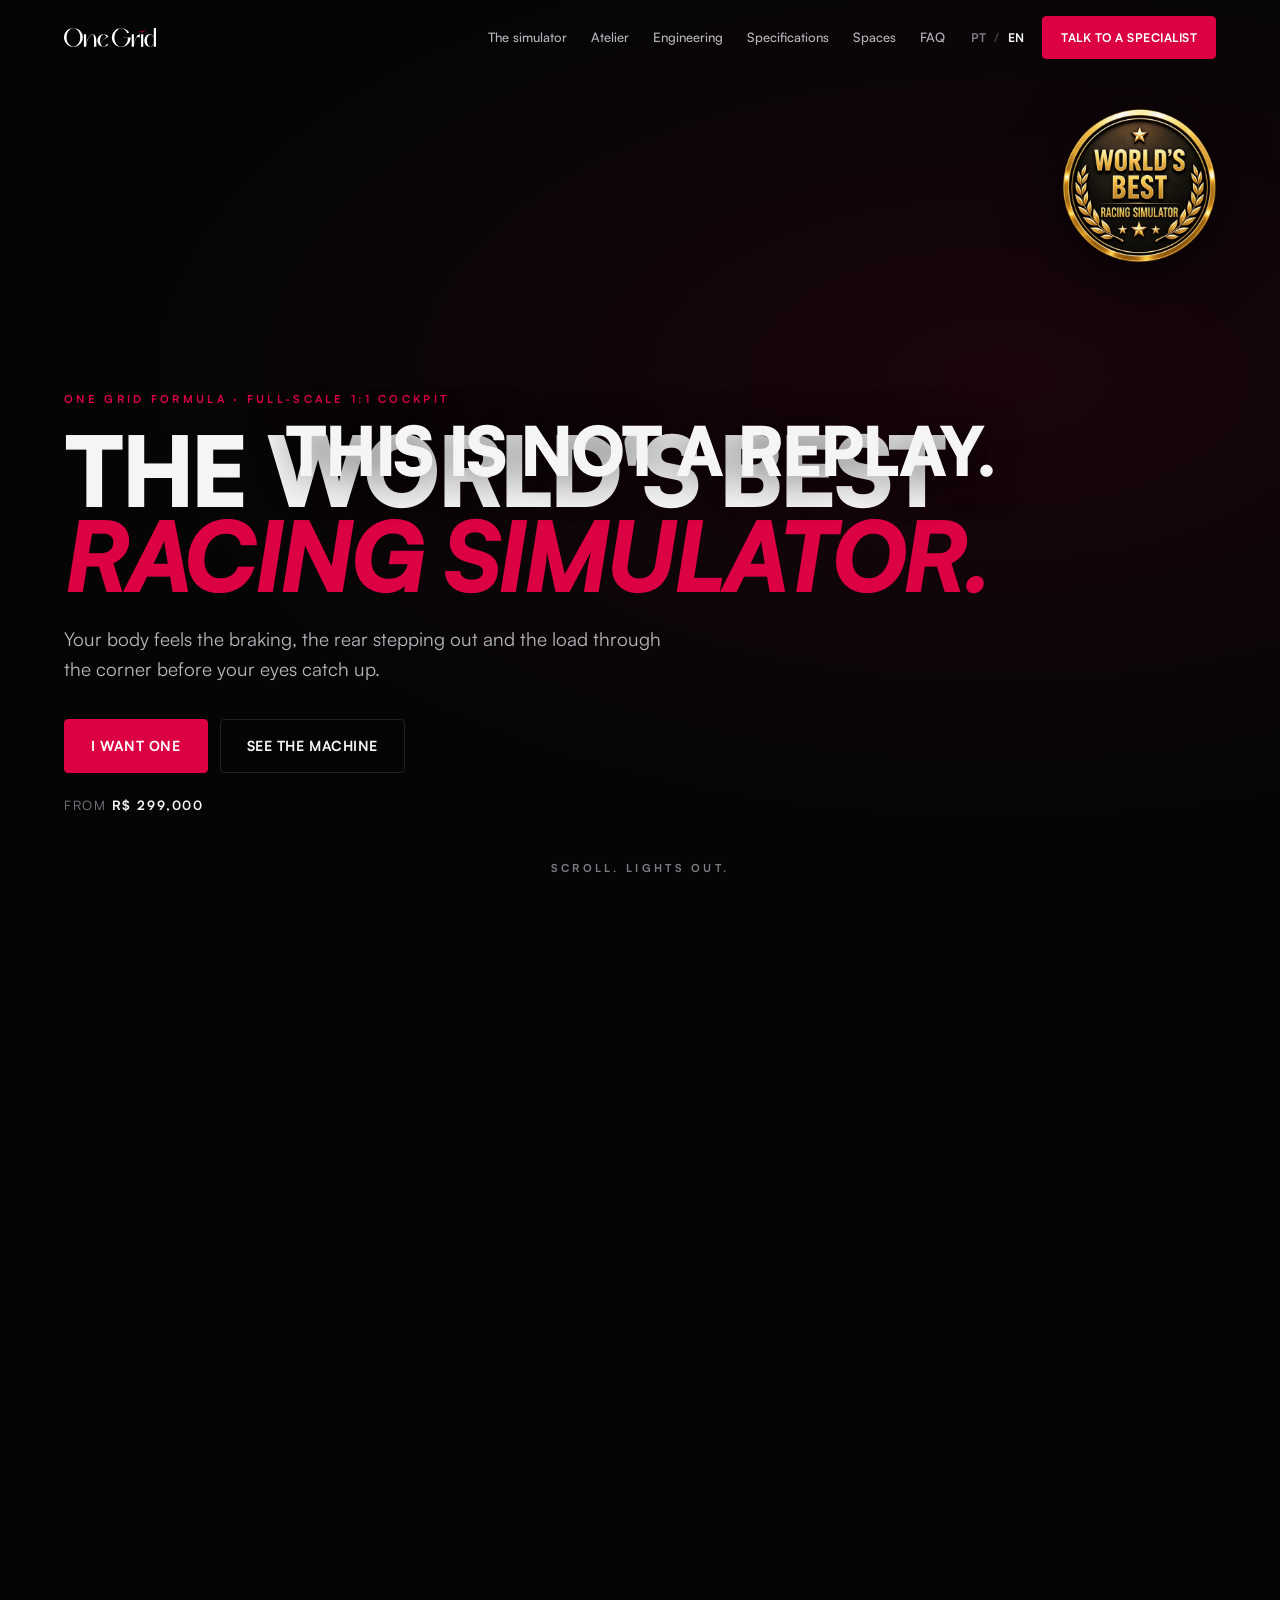
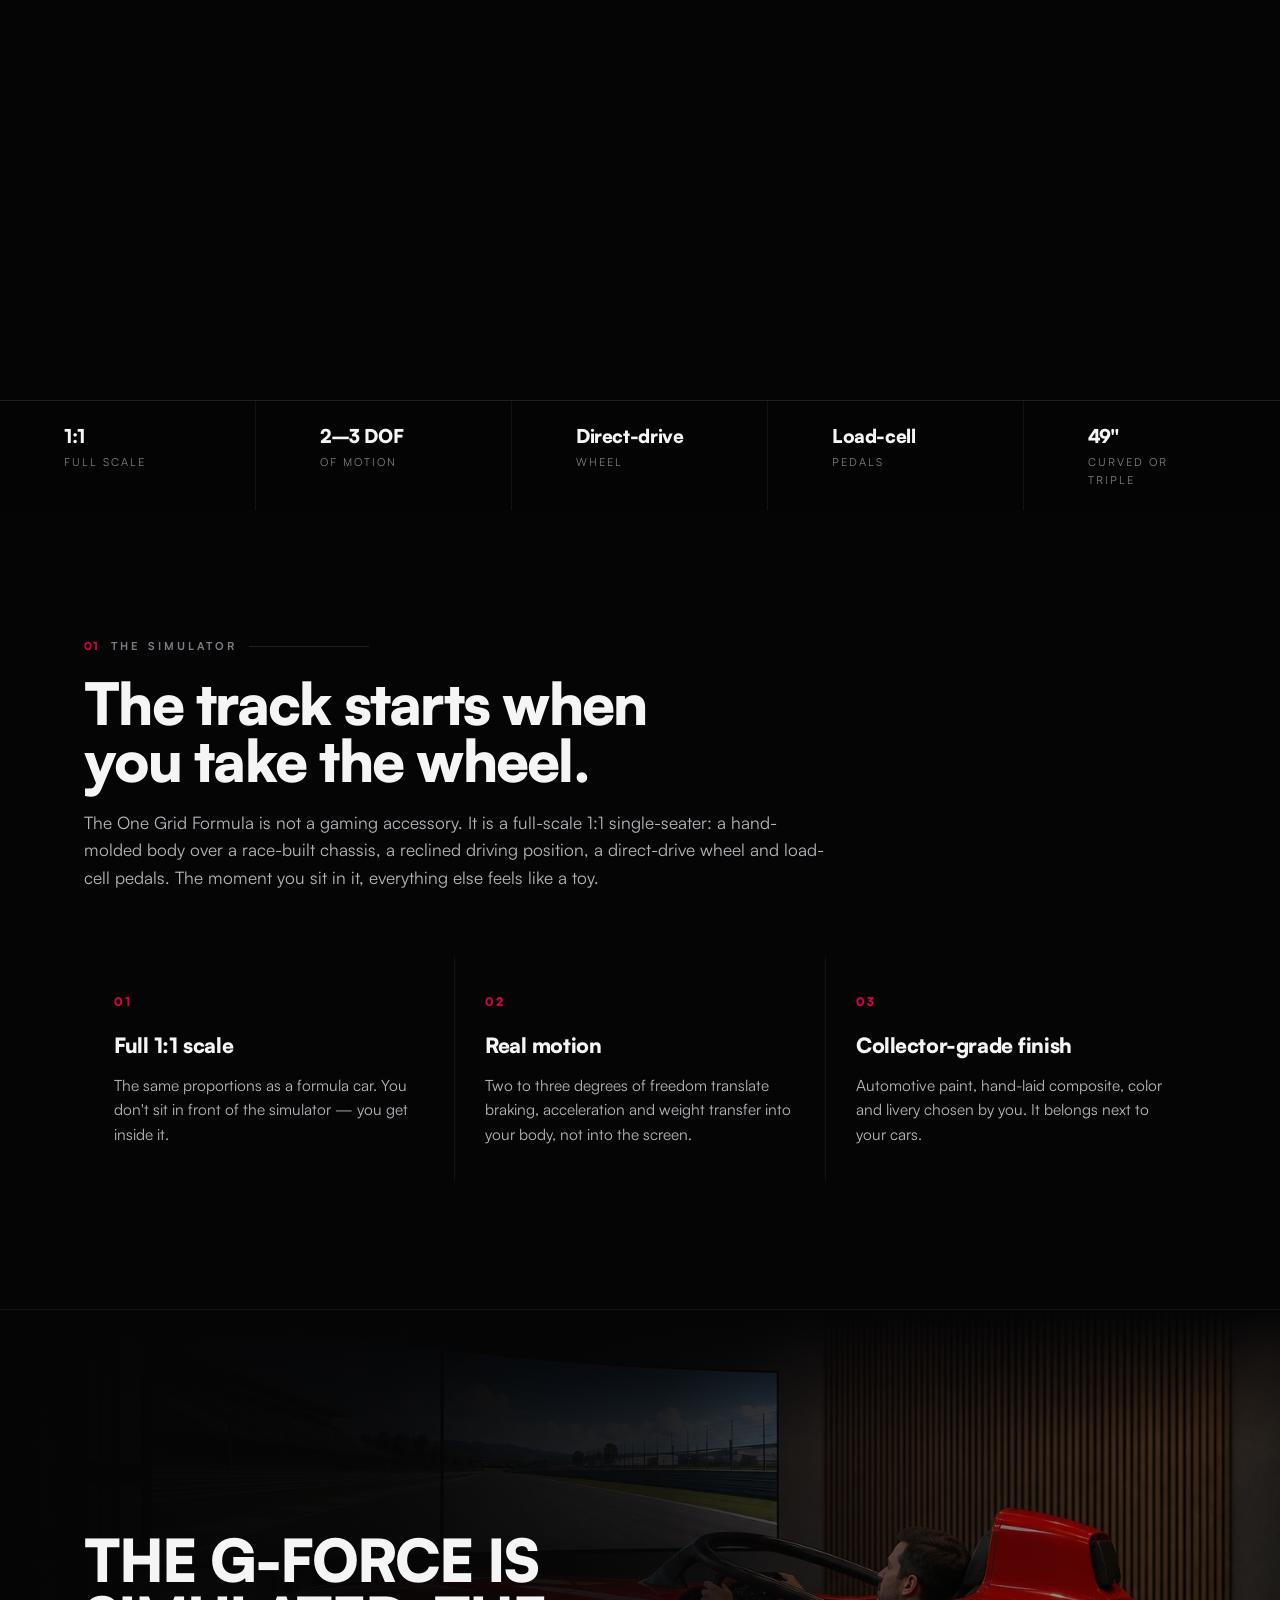
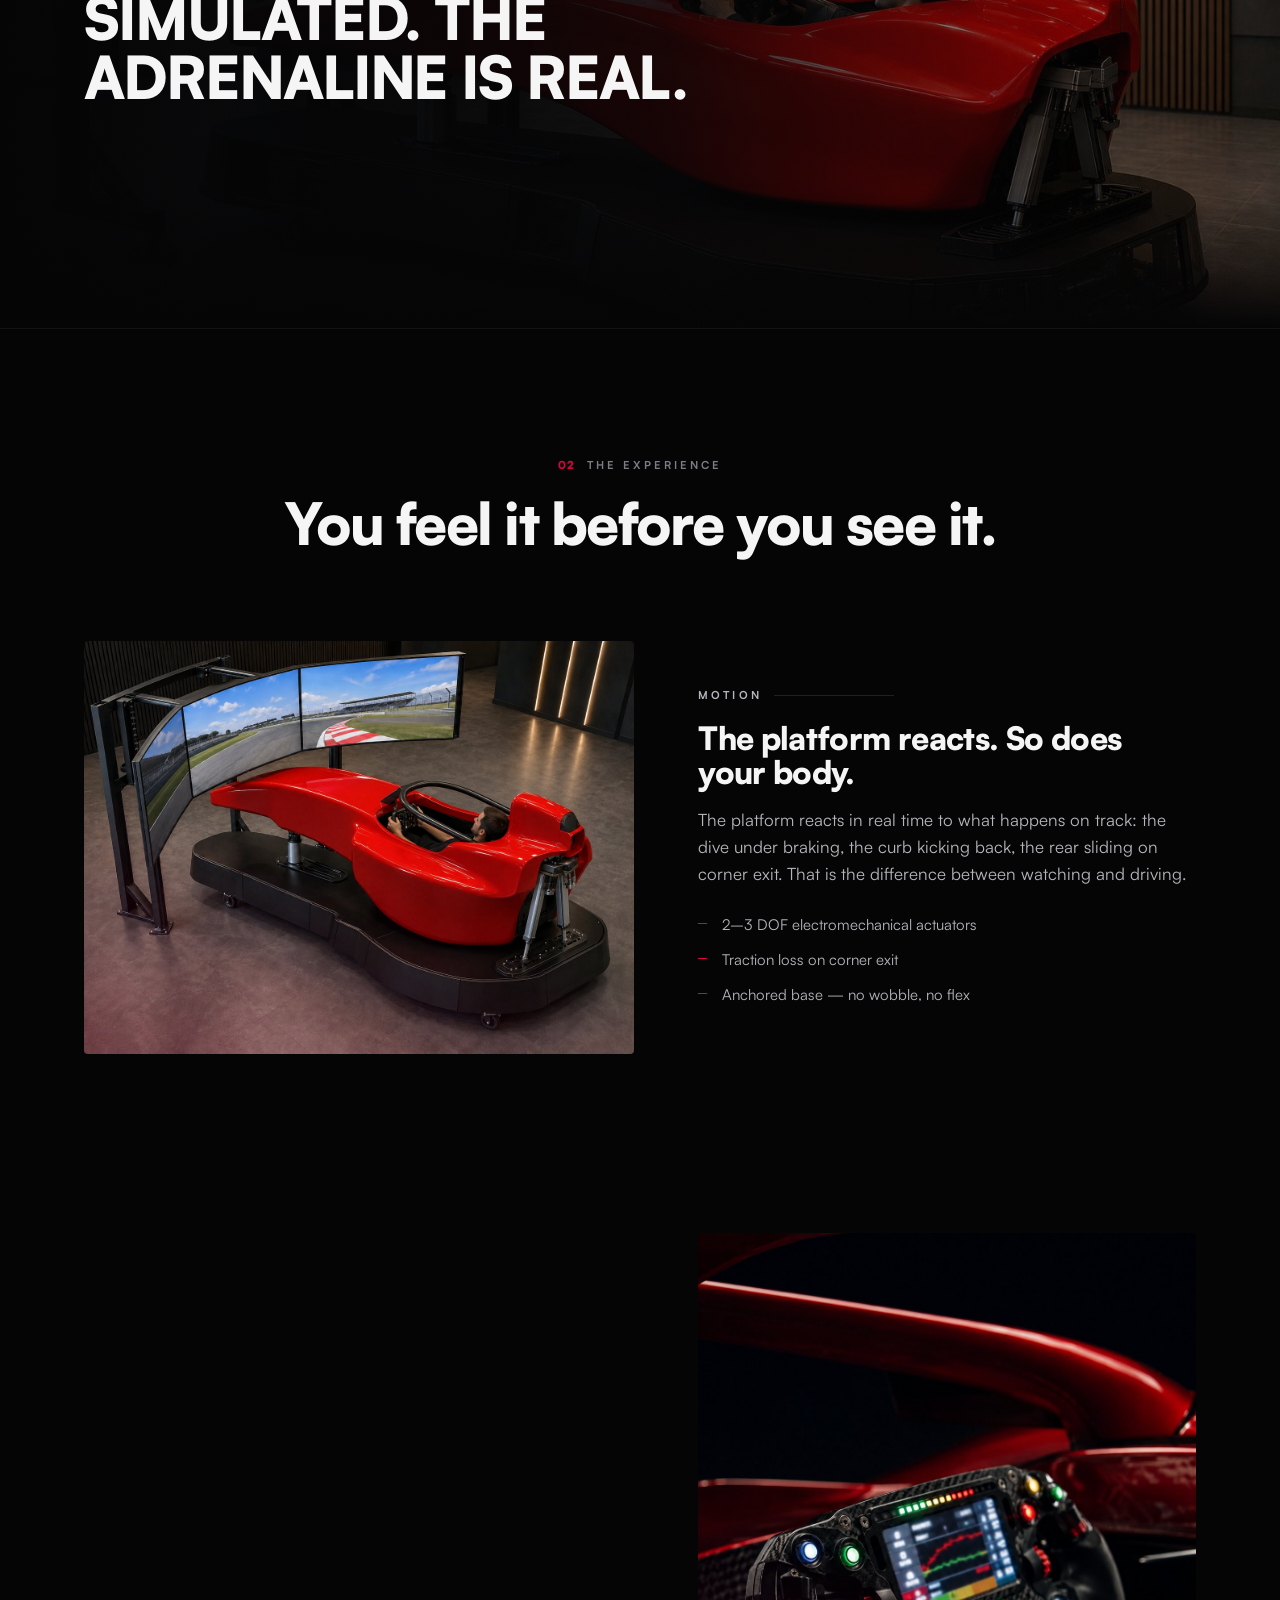
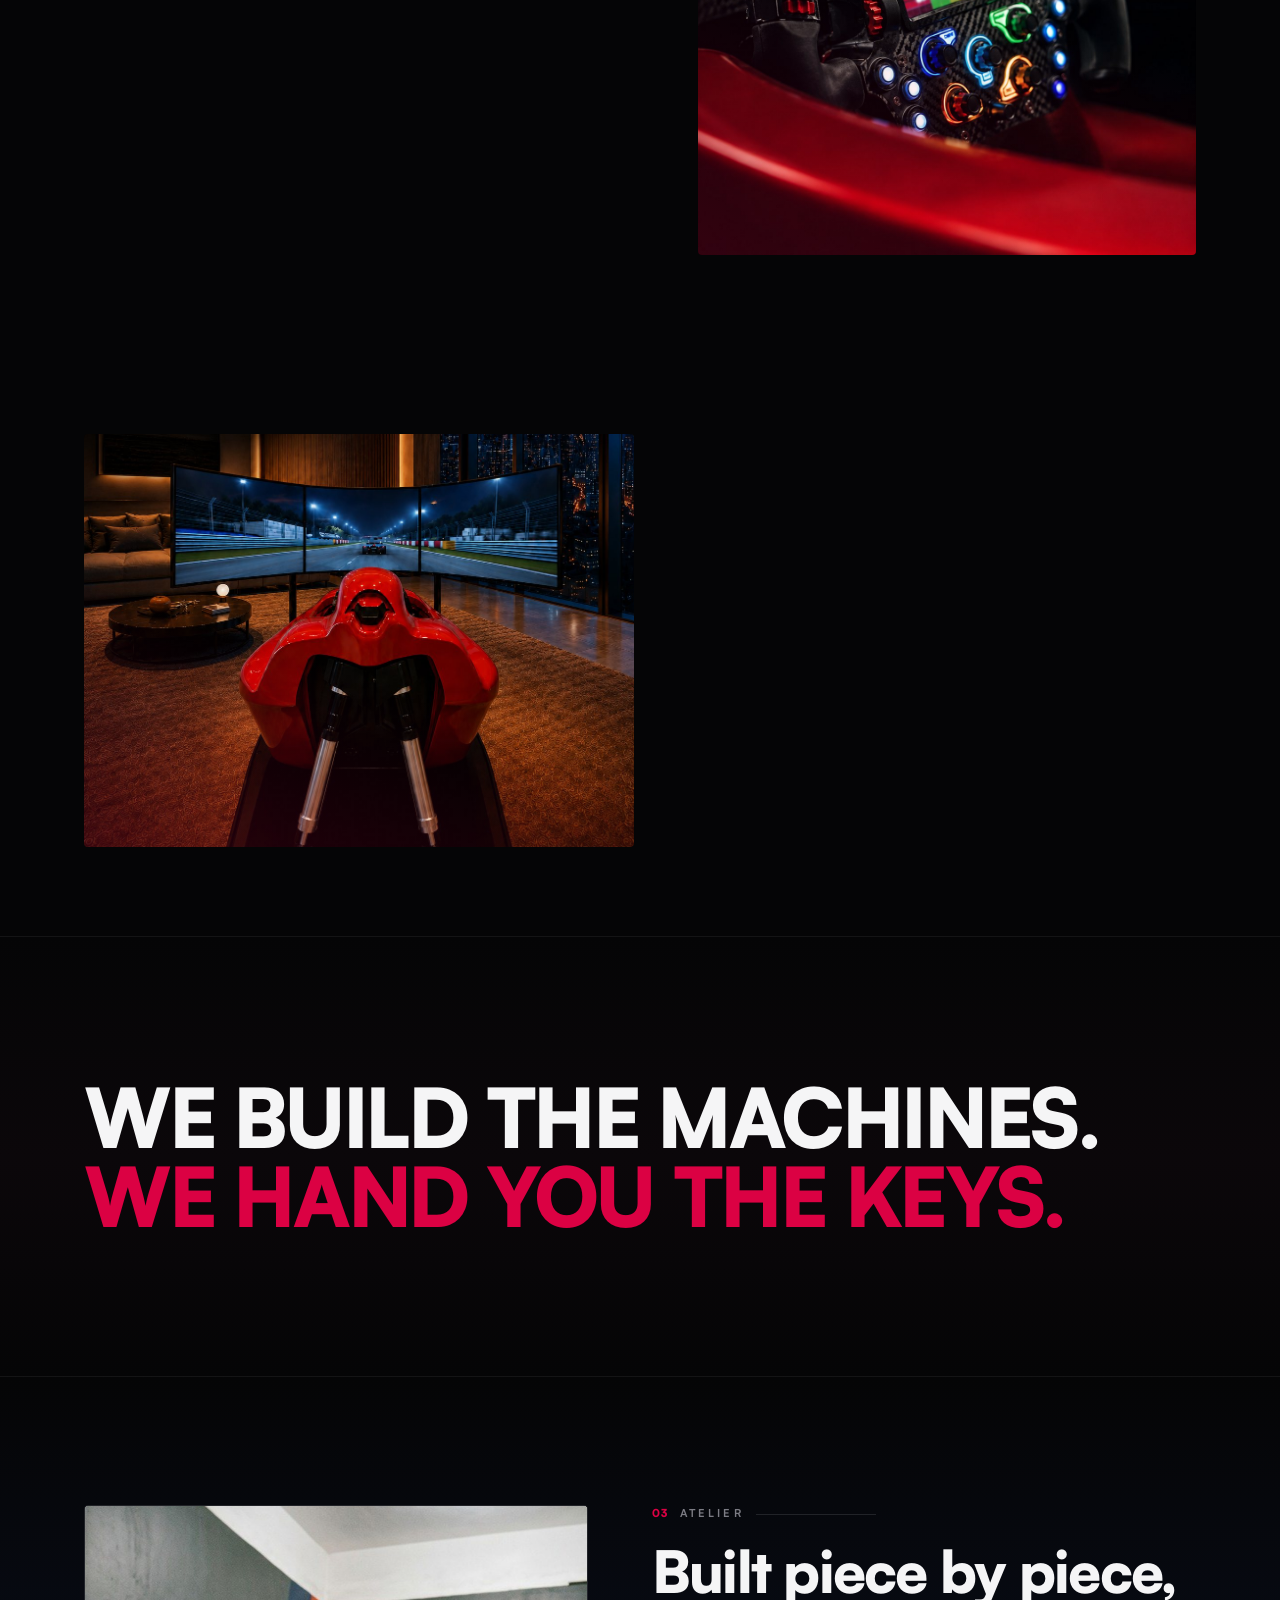
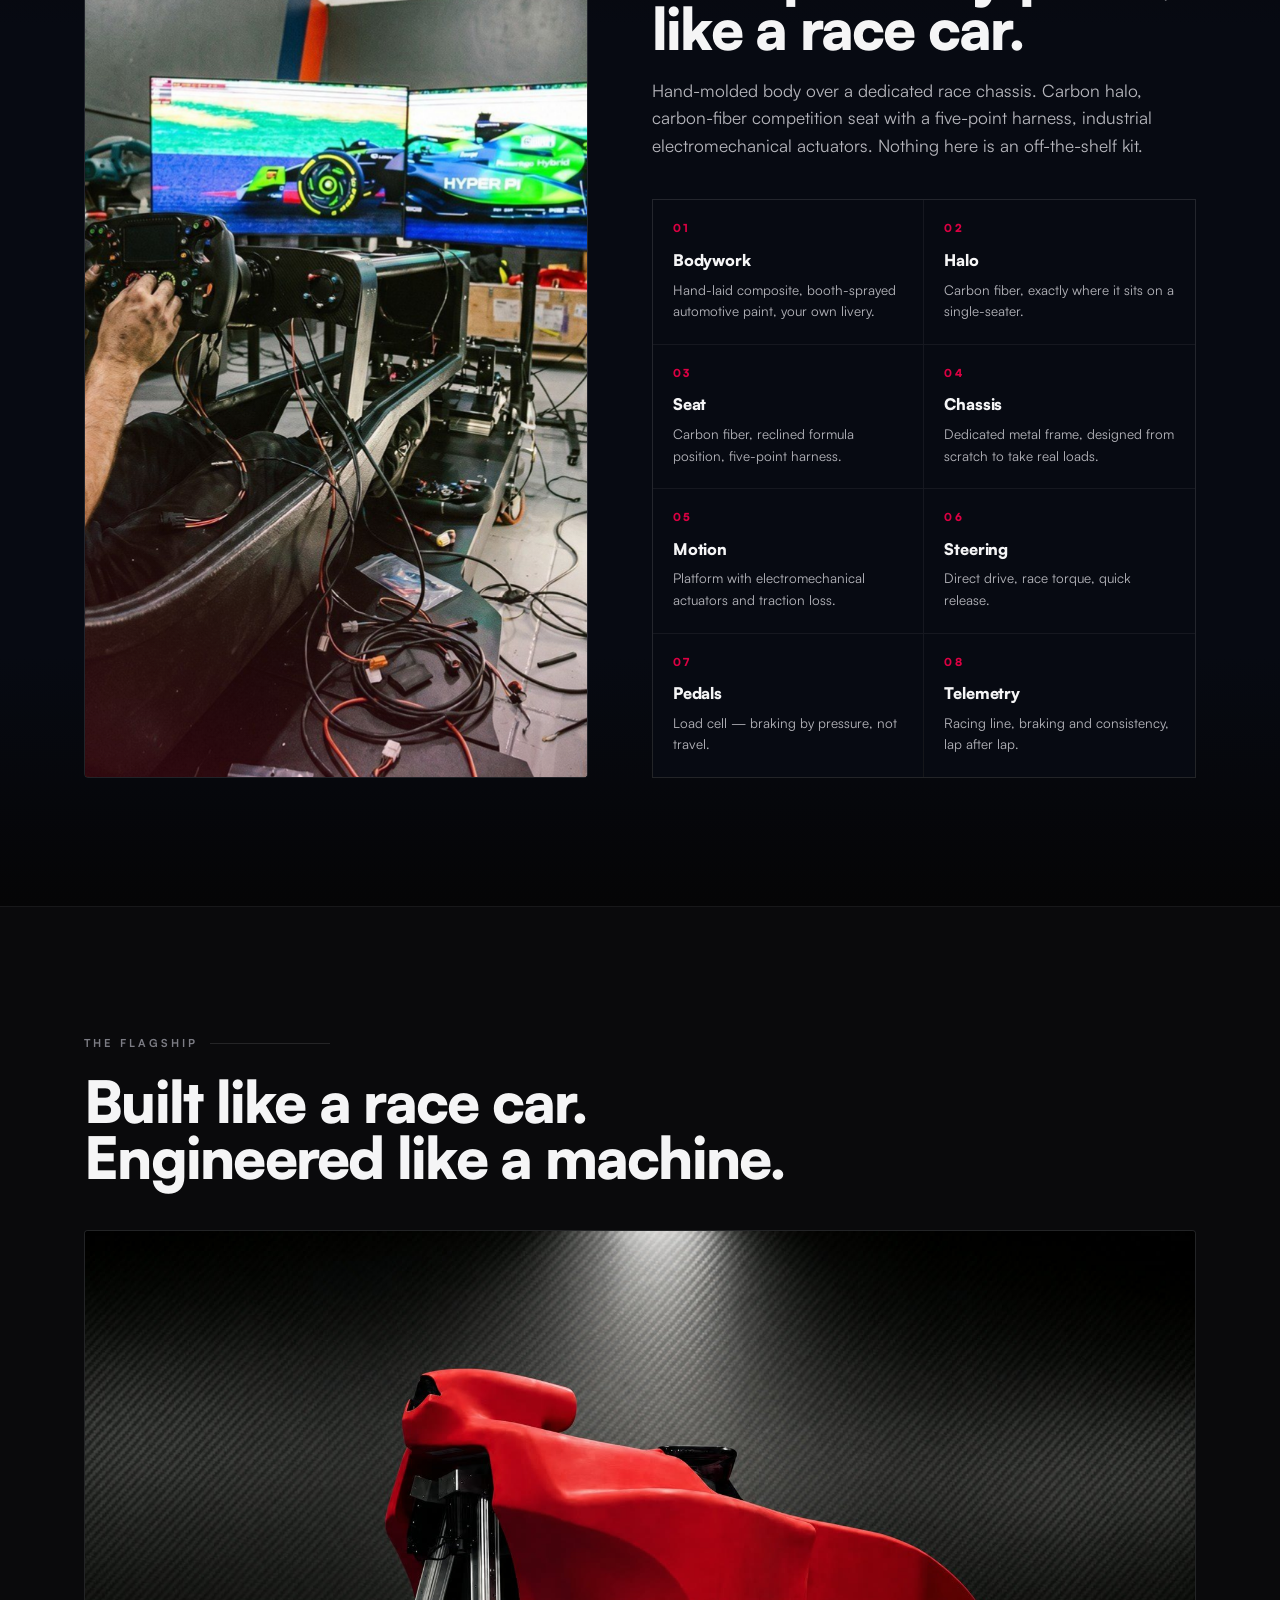
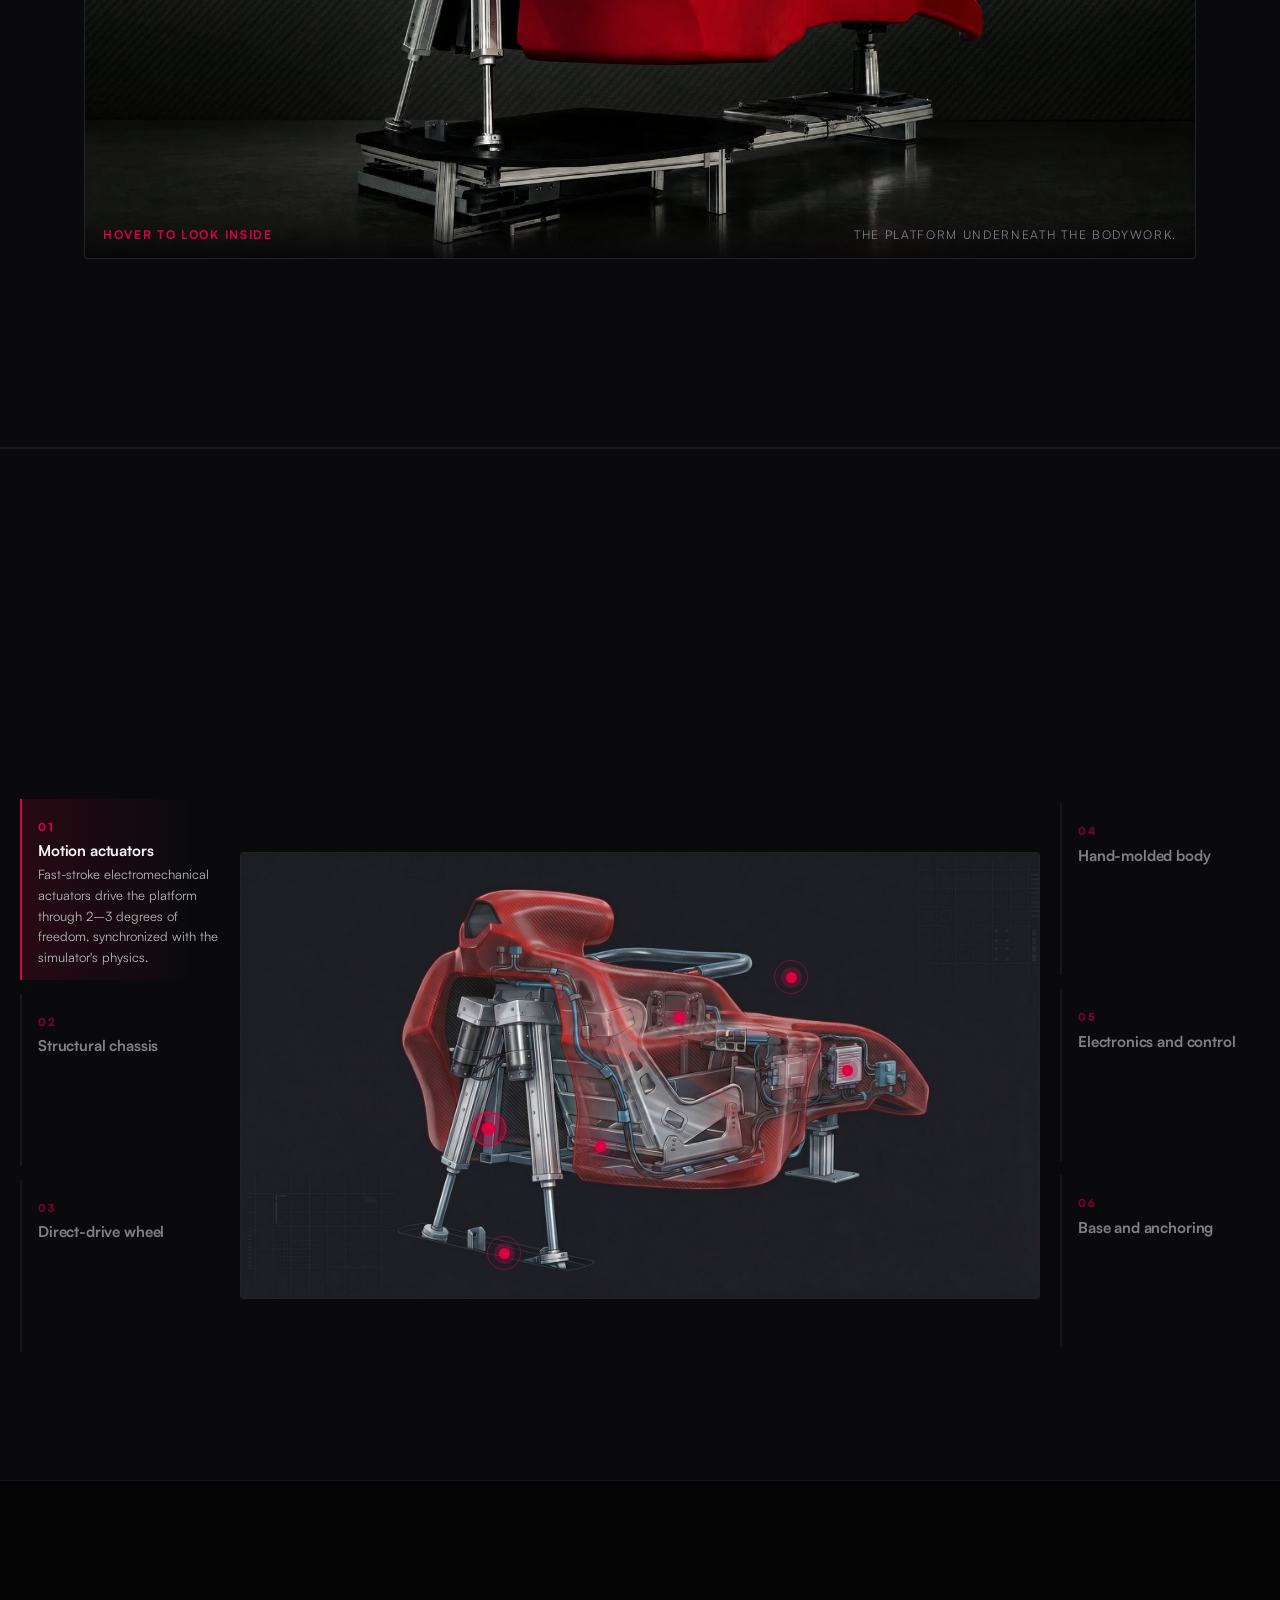
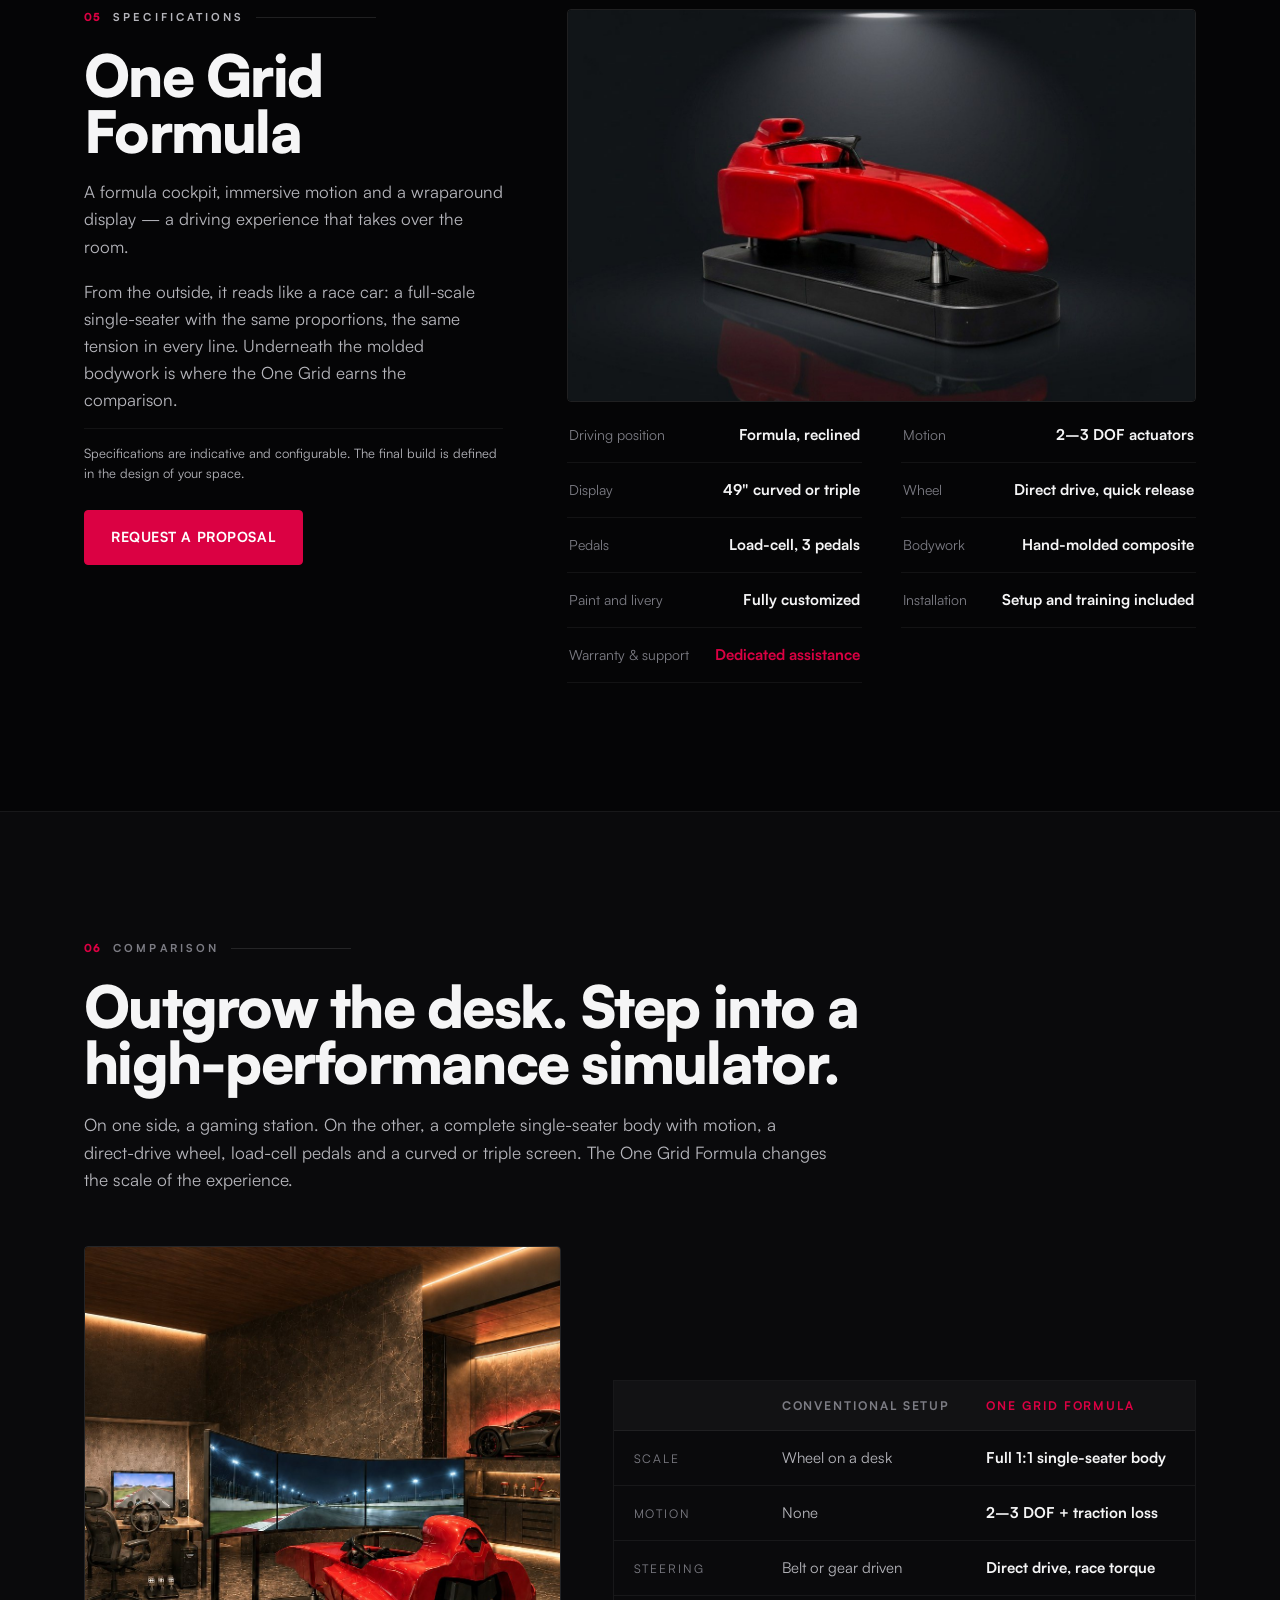
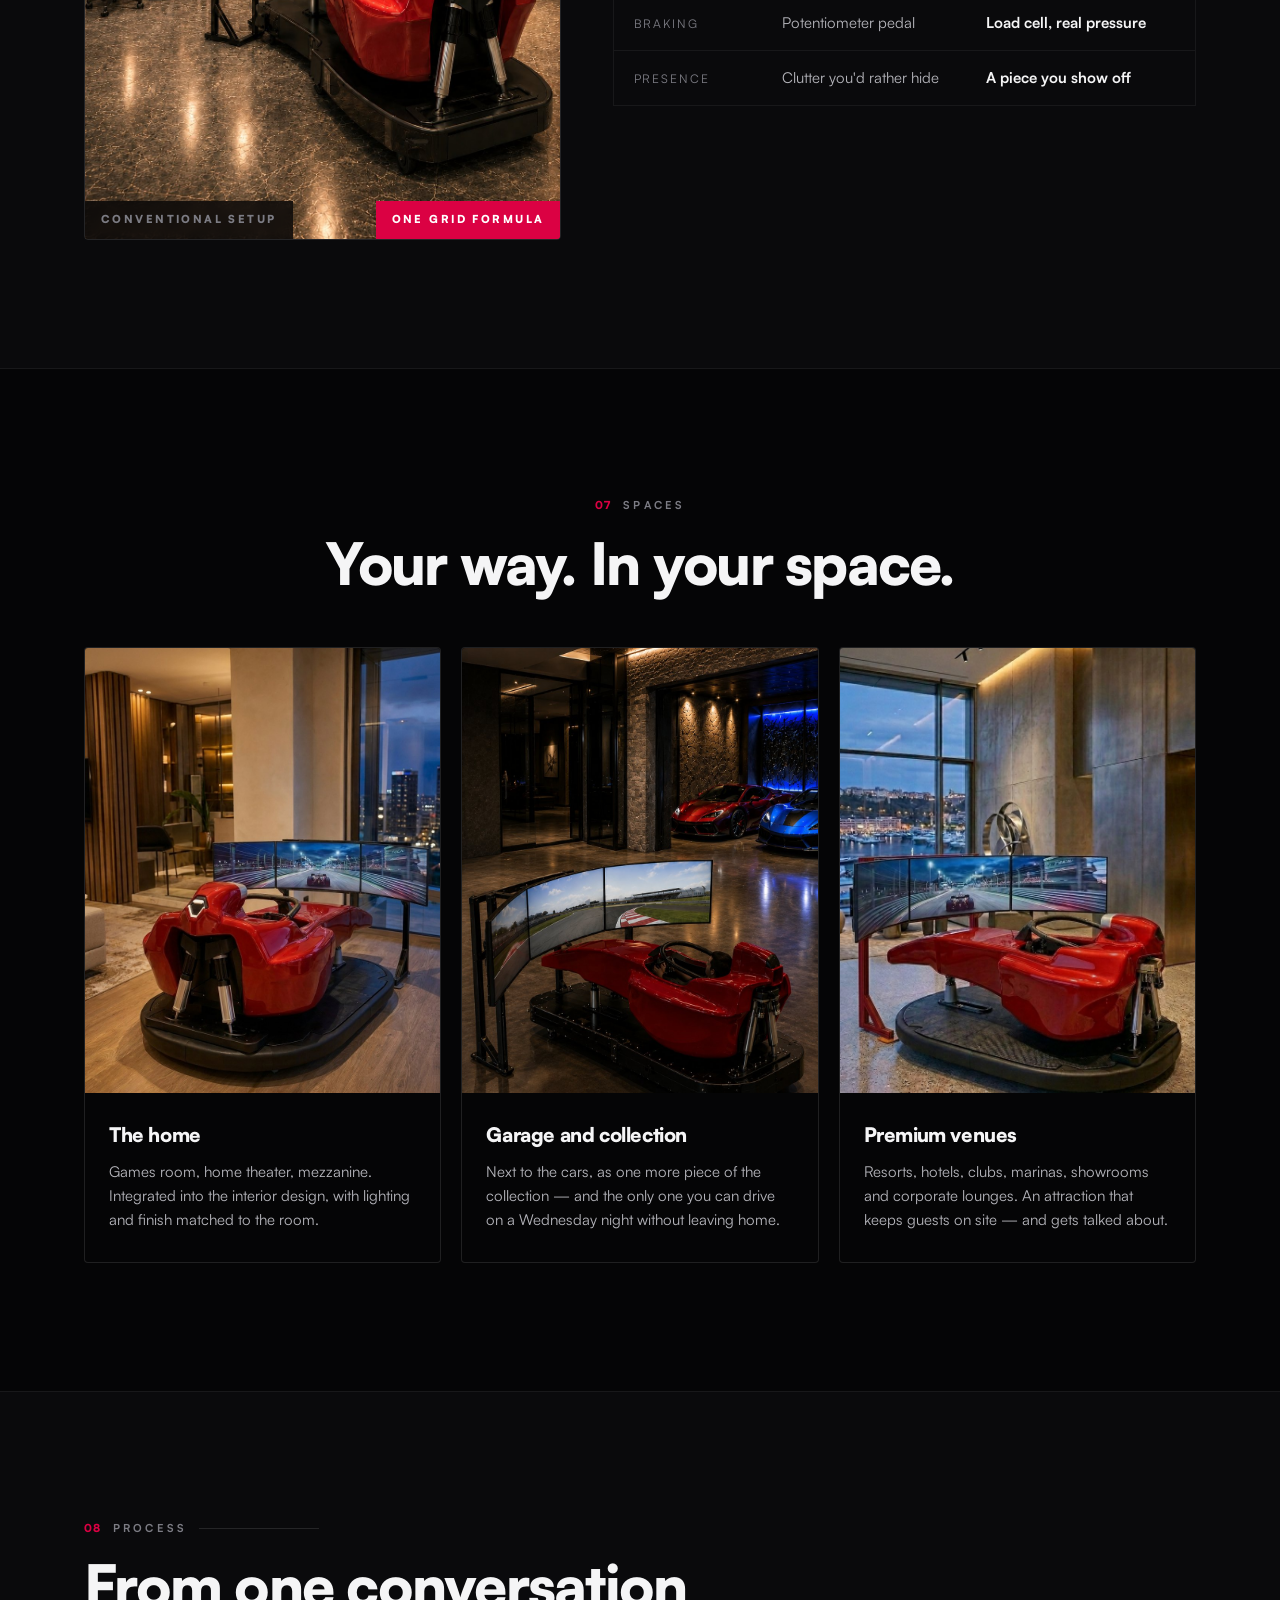
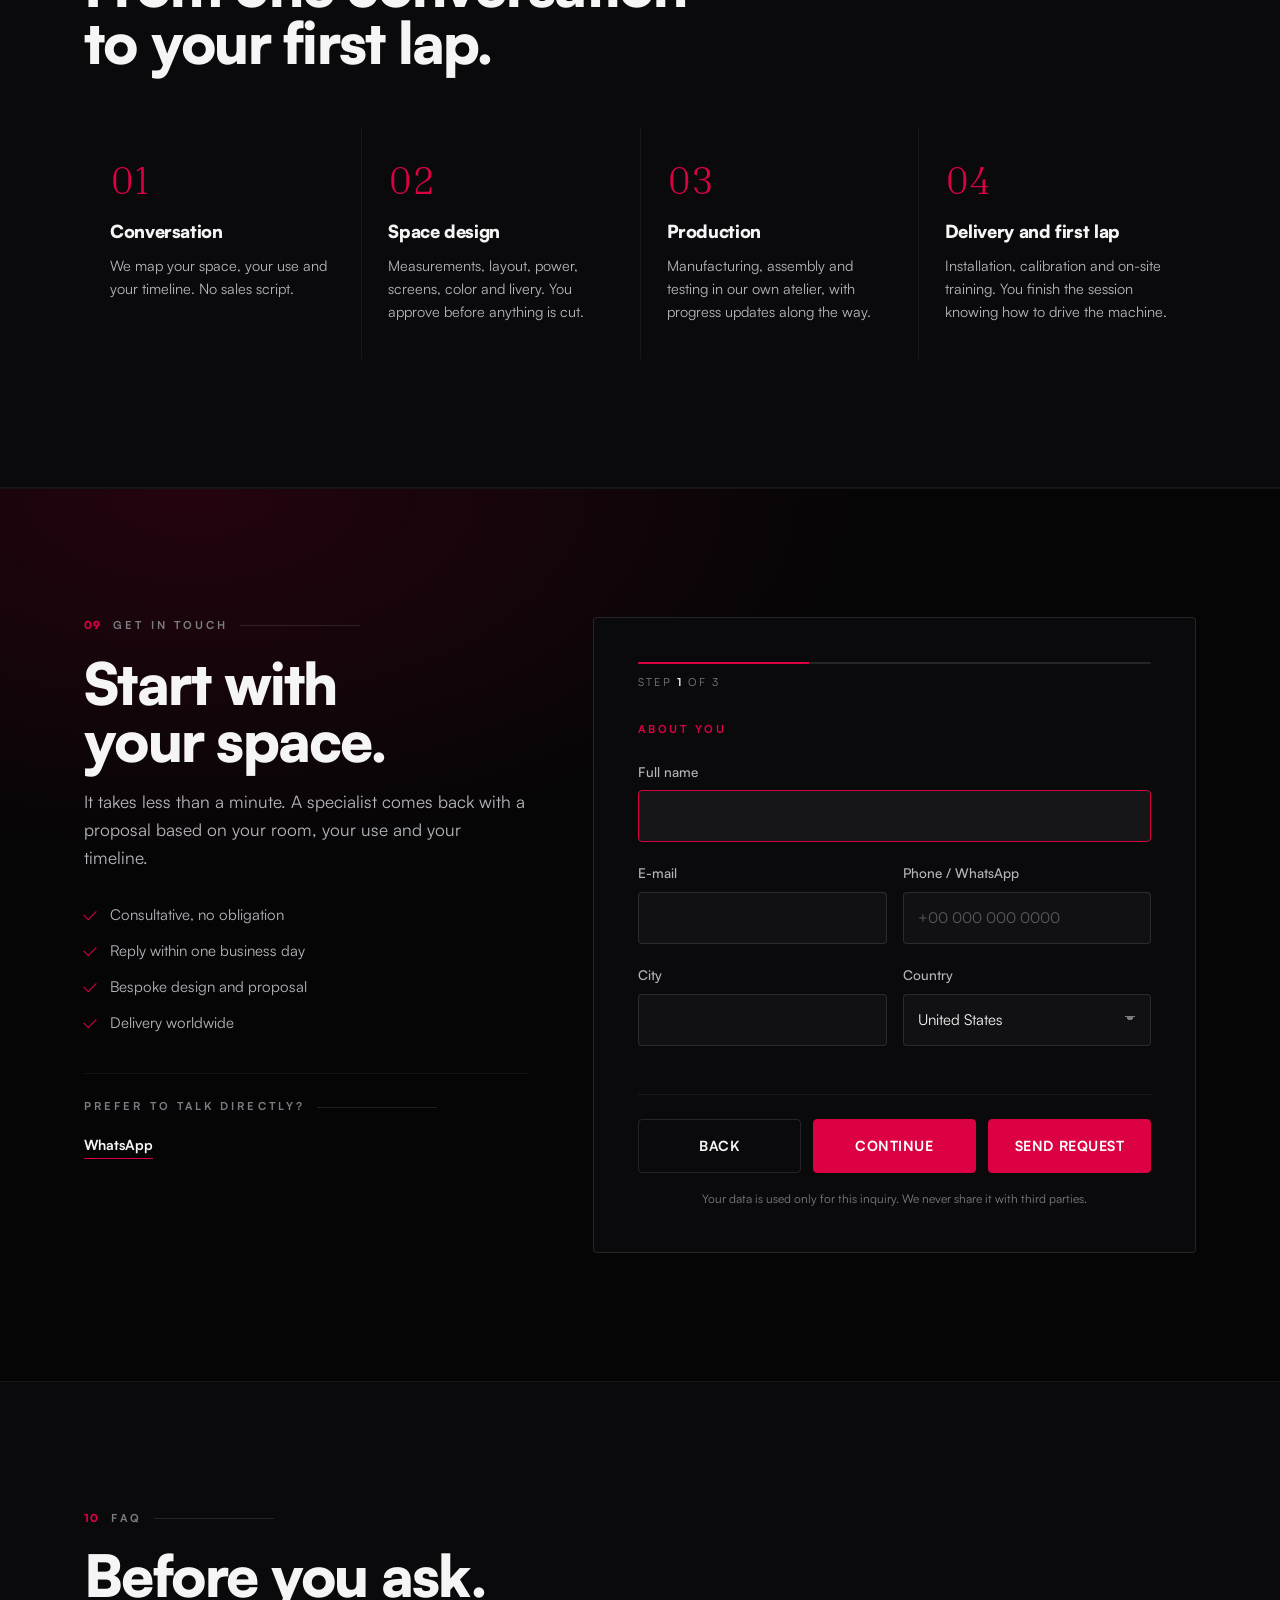
==== commit e0c9bd06: "A sequencia de video passa a rodar no celular Abaixo de 900px o banner mostrava so a foto: os tres c" ====
--- a/index.html
+++ b/index.html
@@ -23,7 +23,7 @@
 <link rel="preload" as="font" type="font/woff2" href="assets/fonts/Satoshi-Black.woff2" crossorigin>
 <link rel="preload" as="font" type="font/woff2" href="assets/fonts/Satoshi-Regular.woff2" crossorigin>
 <link rel="preload" as="image" href="assets/img/hero-garagem.jpg">
-<link rel="stylesheet" href="assets/css/style.css?v=20260904">
+<link rel="stylesheet" href="assets/css/style.css?v=20260905">
 </head>
 <body>
 
@@ -64,9 +64,9 @@
   <div class="hero__sticky">
     <div class="hero__bg" id="heroBg">
       <img src="assets/img/hero-garagem.jpg" alt="" aria-hidden="true">
-      <video class="hero__vid" data-shot="0" data-src="assets/video/hero-1.mp4" muted playsinline preload="none" aria-hidden="true"></video>
-      <video class="hero__vid" data-shot="1" data-src="assets/video/hero-2.mp4" muted playsinline preload="none" aria-hidden="true"></video>
-      <video class="hero__vid" data-shot="2" data-src="assets/video/hero-3.mp4" muted playsinline preload="none" aria-hidden="true"></video>
+      <video class="hero__vid" data-shot="0" data-src="assets/video/hero-1.mp4" data-src-mob="assets/video/hero-1-mob.mp4" muted playsinline preload="none" aria-hidden="true"></video>
+      <video class="hero__vid" data-shot="1" data-src="assets/video/hero-2.mp4" data-src-mob="assets/video/hero-2-mob.mp4" muted playsinline preload="none" aria-hidden="true"></video>
+      <video class="hero__vid" data-shot="2" data-src="assets/video/hero-3.mp4" data-src-mob="assets/video/hero-3-mob.mp4" muted playsinline preload="none" aria-hidden="true"></video>
     </div>
 
     <img class="seal seal--hero" src="assets/logo/selo-worlds-best.webp"
@@ -686,7 +686,7 @@
 
 <a class="stickycta" href="#form" data-i18n="nav.cta">Talk to a specialist</a>
 
-<script src="assets/js/i18n.js?v=20260904"></script>
-<script src="assets/js/app.js?v=20260904"></script>
+<script src="assets/js/i18n.js?v=20260905"></script>
+<script src="assets/js/app.js?v=20260905"></script>
 </body>
 </html>
--- a/assets/css/style.css
+++ b/assets/css/style.css
@@ -593,6 +593,11 @@
   .anatomy__list p{max-height:none;opacity:1}
   .anatomy__list li{opacity:1}
   .hero__cta .btn{flex:1 1 100%}
+  /* O preco caia em cima do "Scroll. Lights out.". O respiro no pe do bloco
+     afasta os dois; a dica fica, porque no celular a sequencia tambem roda. */
+  .hero__in{padding-bottom:72px}
+  /* Os arquivos do celular ja vem cortados em retrato: o centro e o centro. */
+  .hero__vid{object-position:50% 50%}
   .vsrow{grid-template-columns:1fr;gap:4px;padding:14px 16px}
   .vsrow span{margin-bottom:4px}
   .vsrow--head{display:none}
@@ -600,6 +605,18 @@
     text-transform:uppercase;color:var(--ink-3);margin-bottom:2px}
   .band__q{max-width:none}
 }
+/* Celular baixo (menos de 720px de altura). O texto do banner e alinhado pelo
+   pe, entao quanto menor a tela mais ele sobe — e passava por tras do selo,
+   escondendo metade da linha "One Grid Formula - Full-scale 1:1 cockpit".
+   O selo encolhe e os respiros internos diminuem ate os dois caberem. */
+@media (max-width:760px) and (max-height:720px){
+  .seal--hero{width:76px;top:62px}
+  .hero__h1{margin-top:10px}
+  .hero__lead{margin-top:16px;font-size:15px}
+  .hero__cta{margin-top:20px;gap:10px}
+  .hero__price{margin-top:14px}
+  .hero__in{padding-bottom:58px}
+}
 @media (prefers-reduced-motion:reduce){
   *{animation-duration:.01ms !important;transition-duration:.01ms !important}
   html{scroll-behavior:auto}
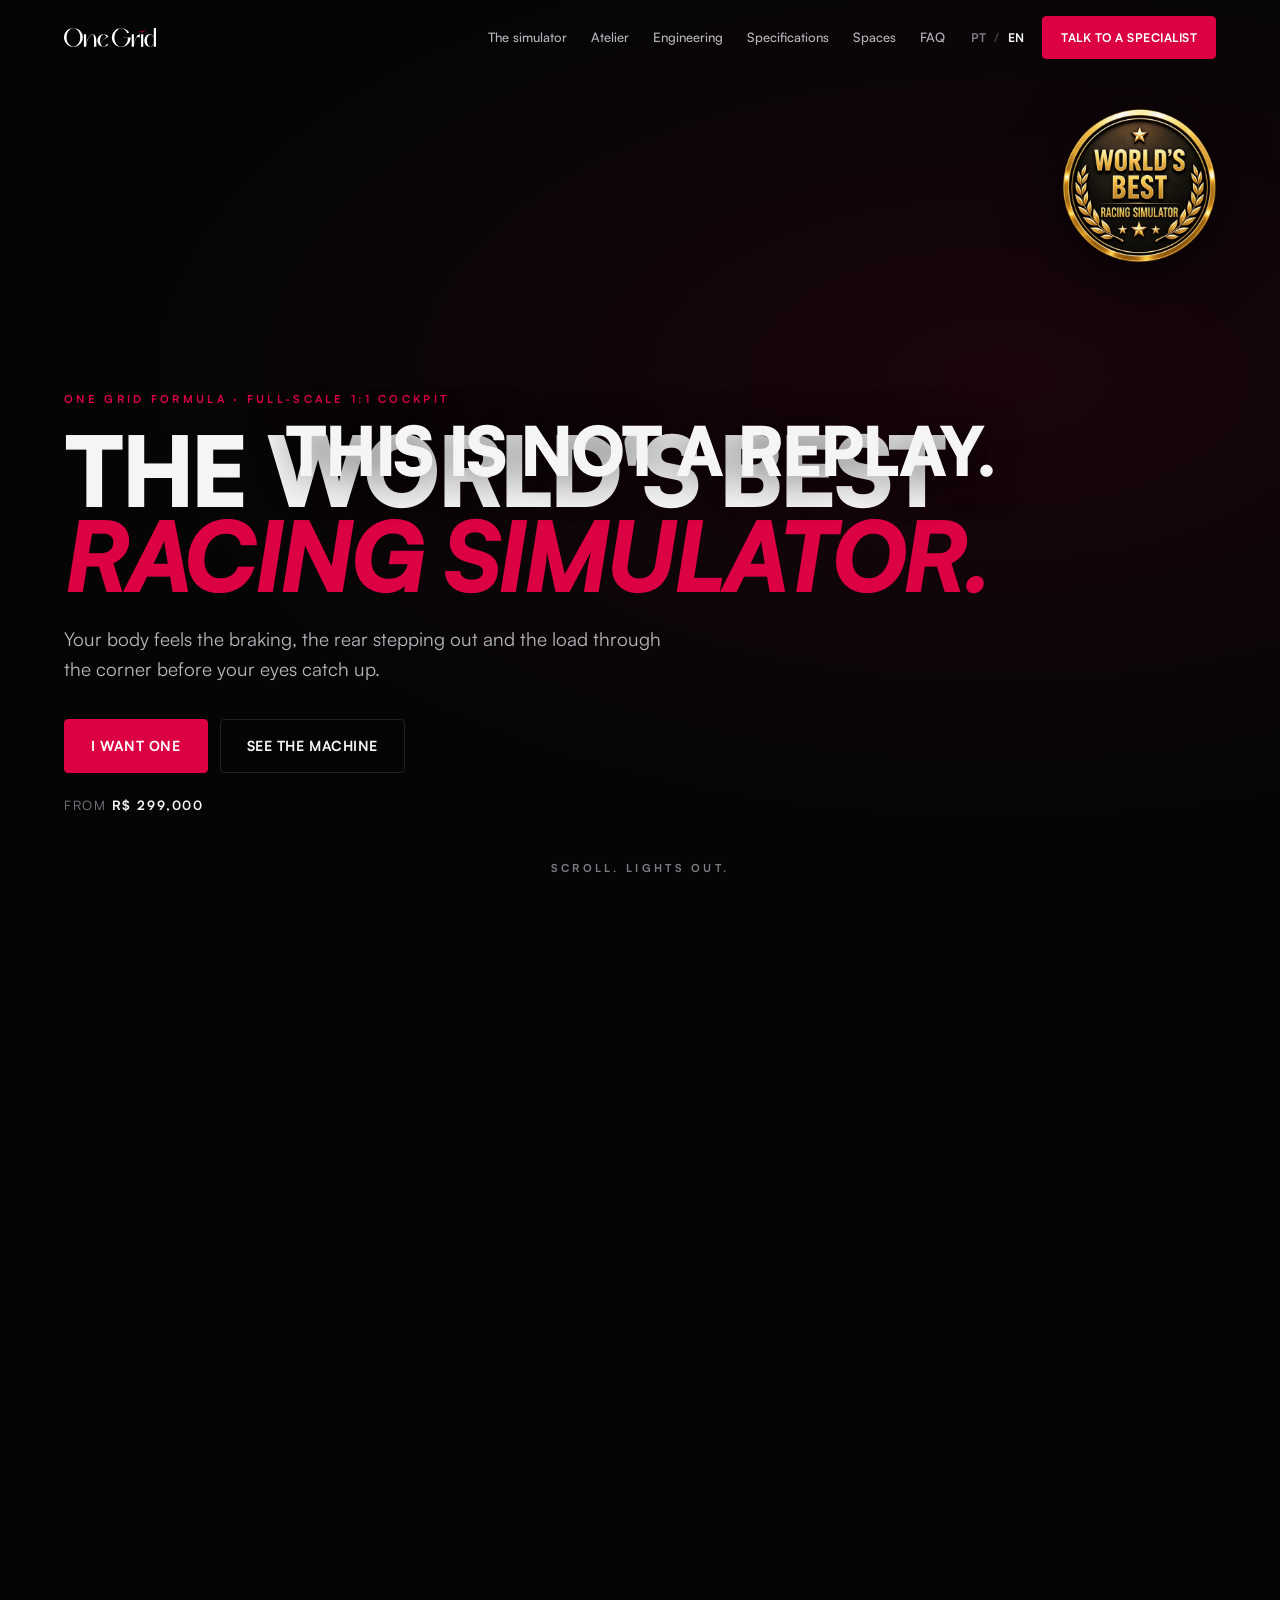
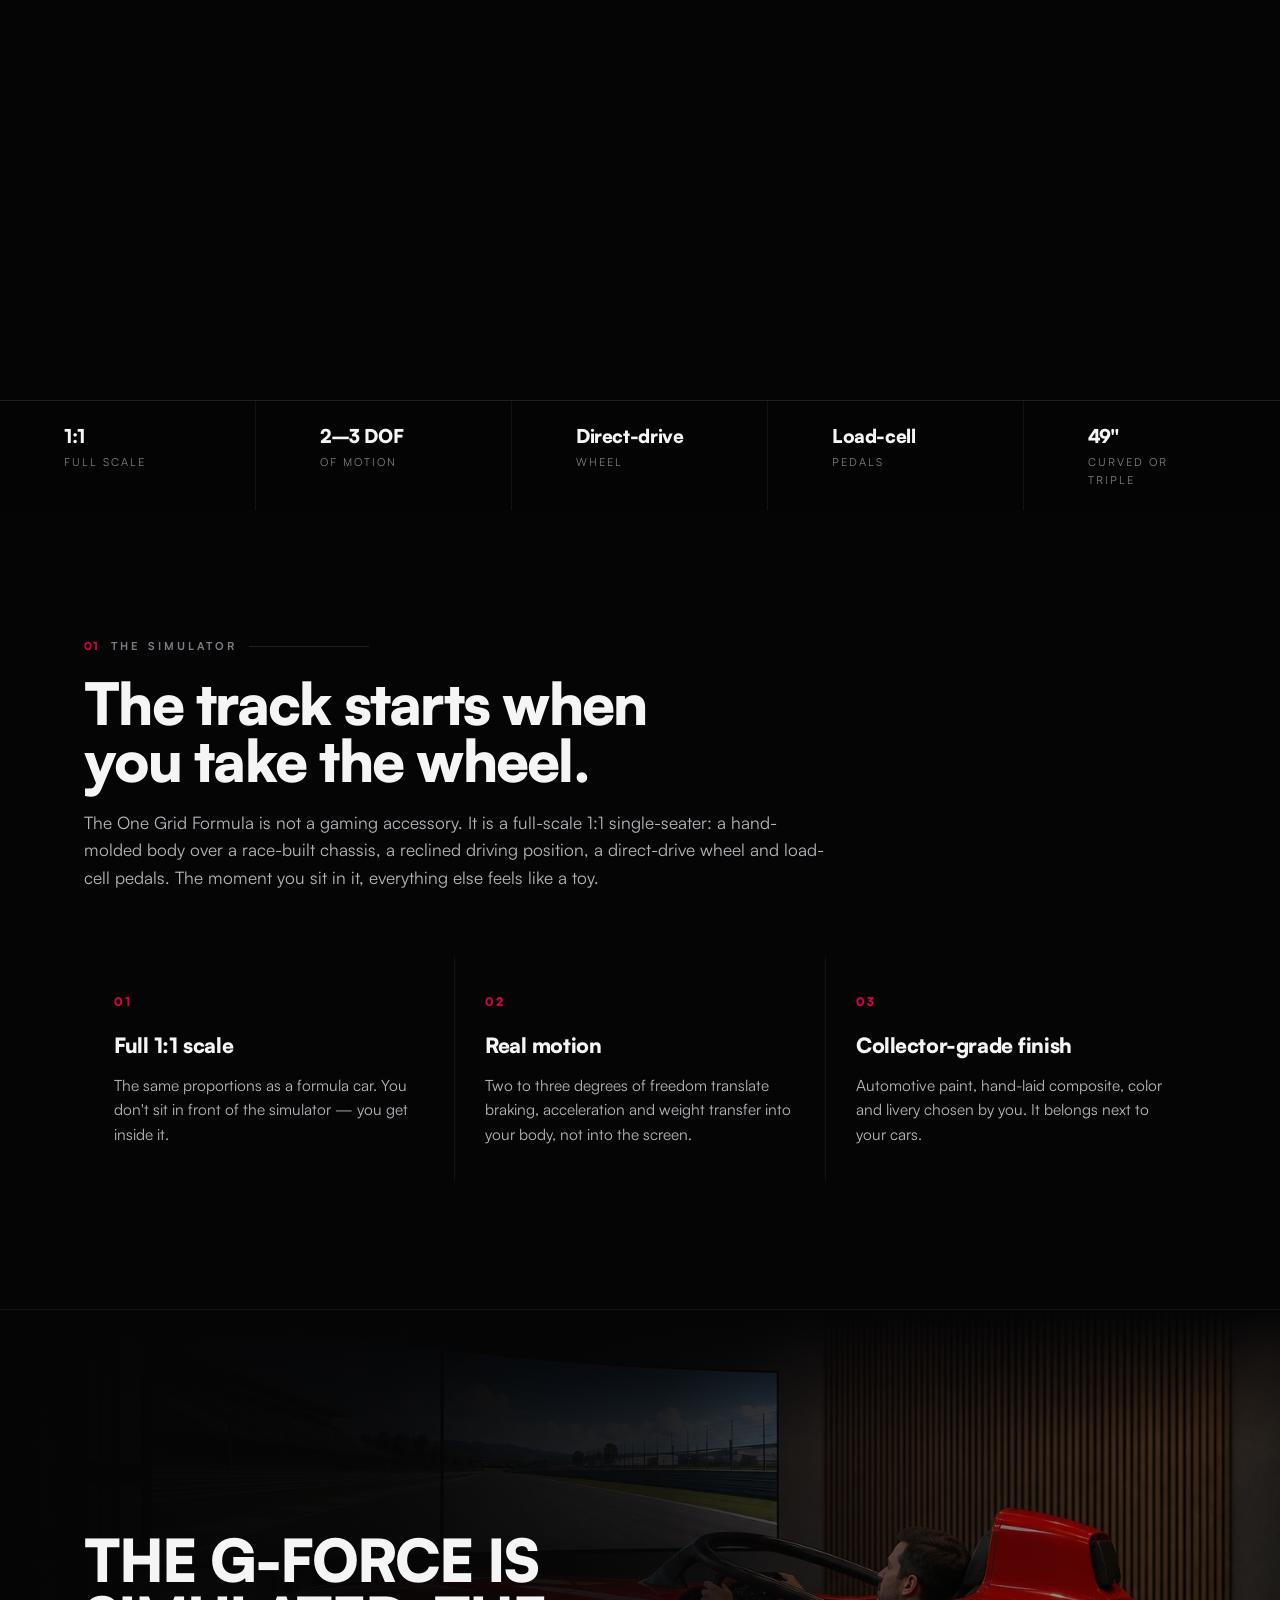
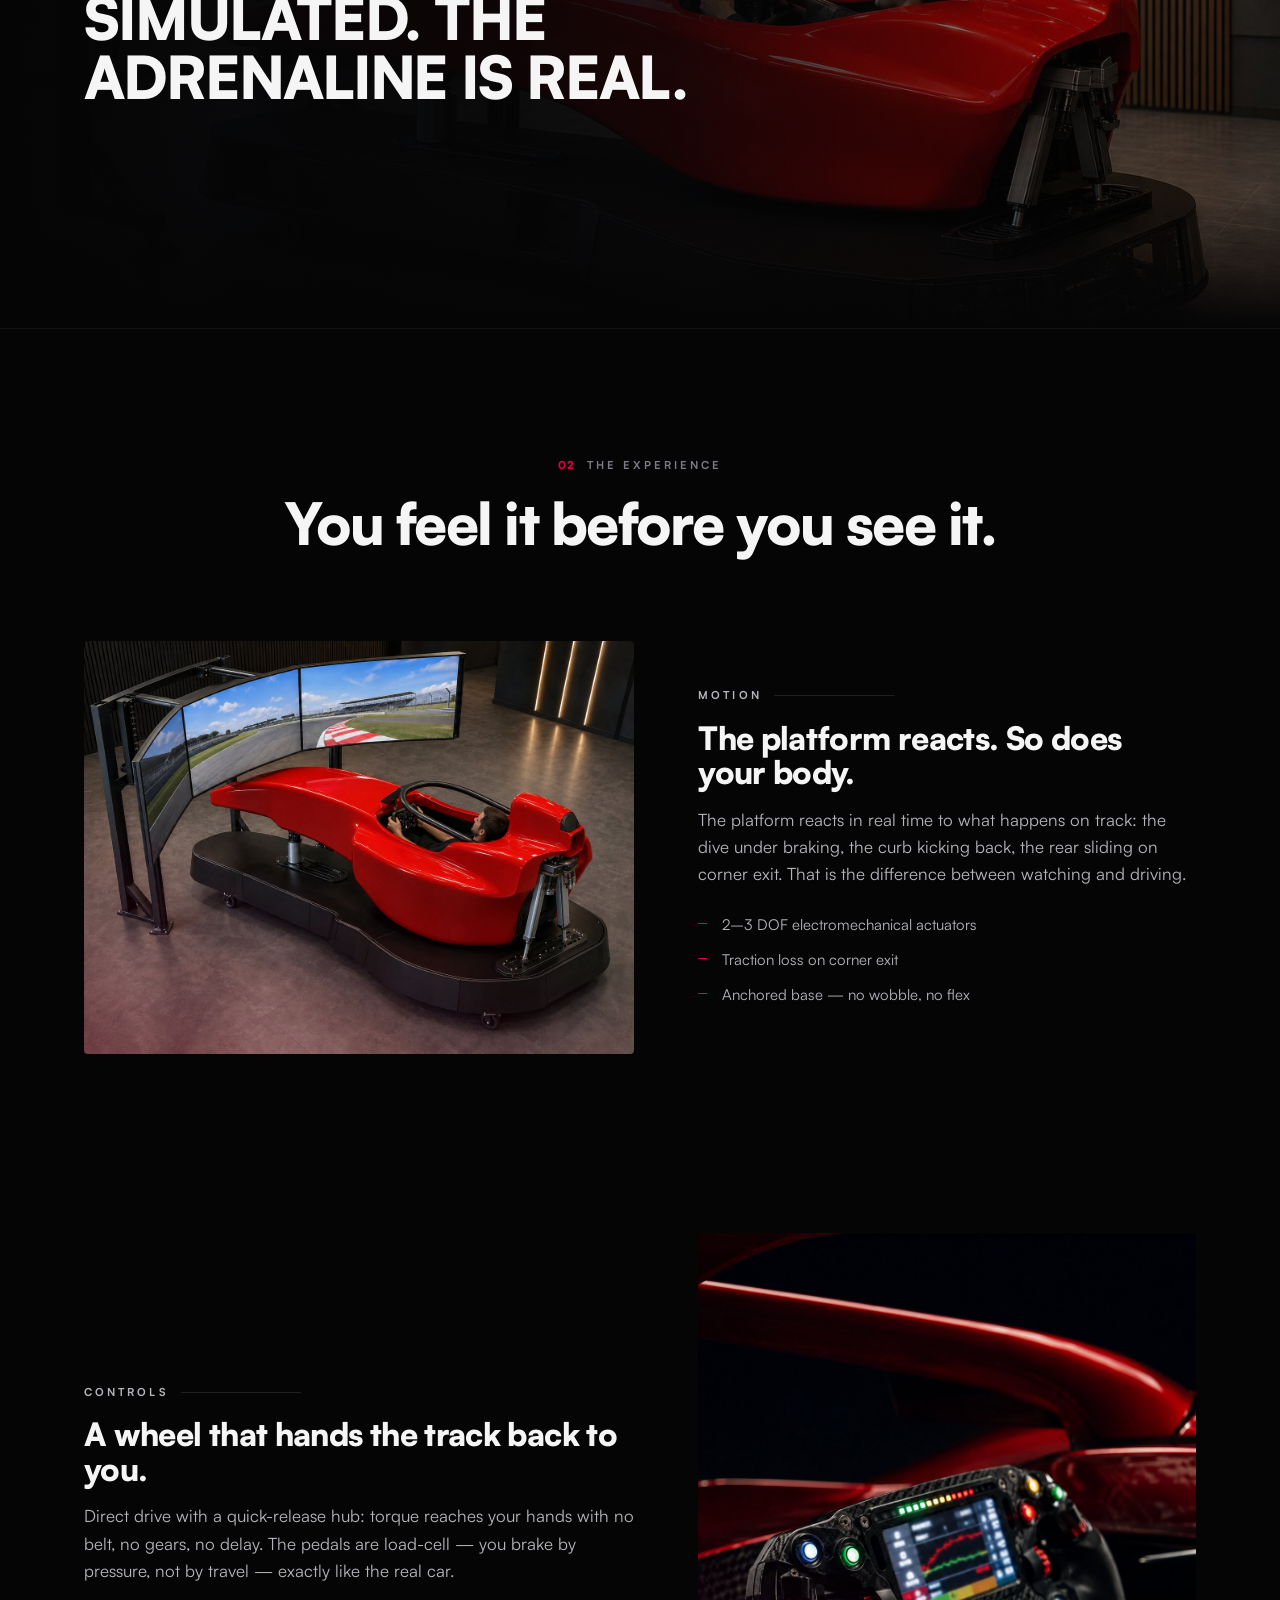
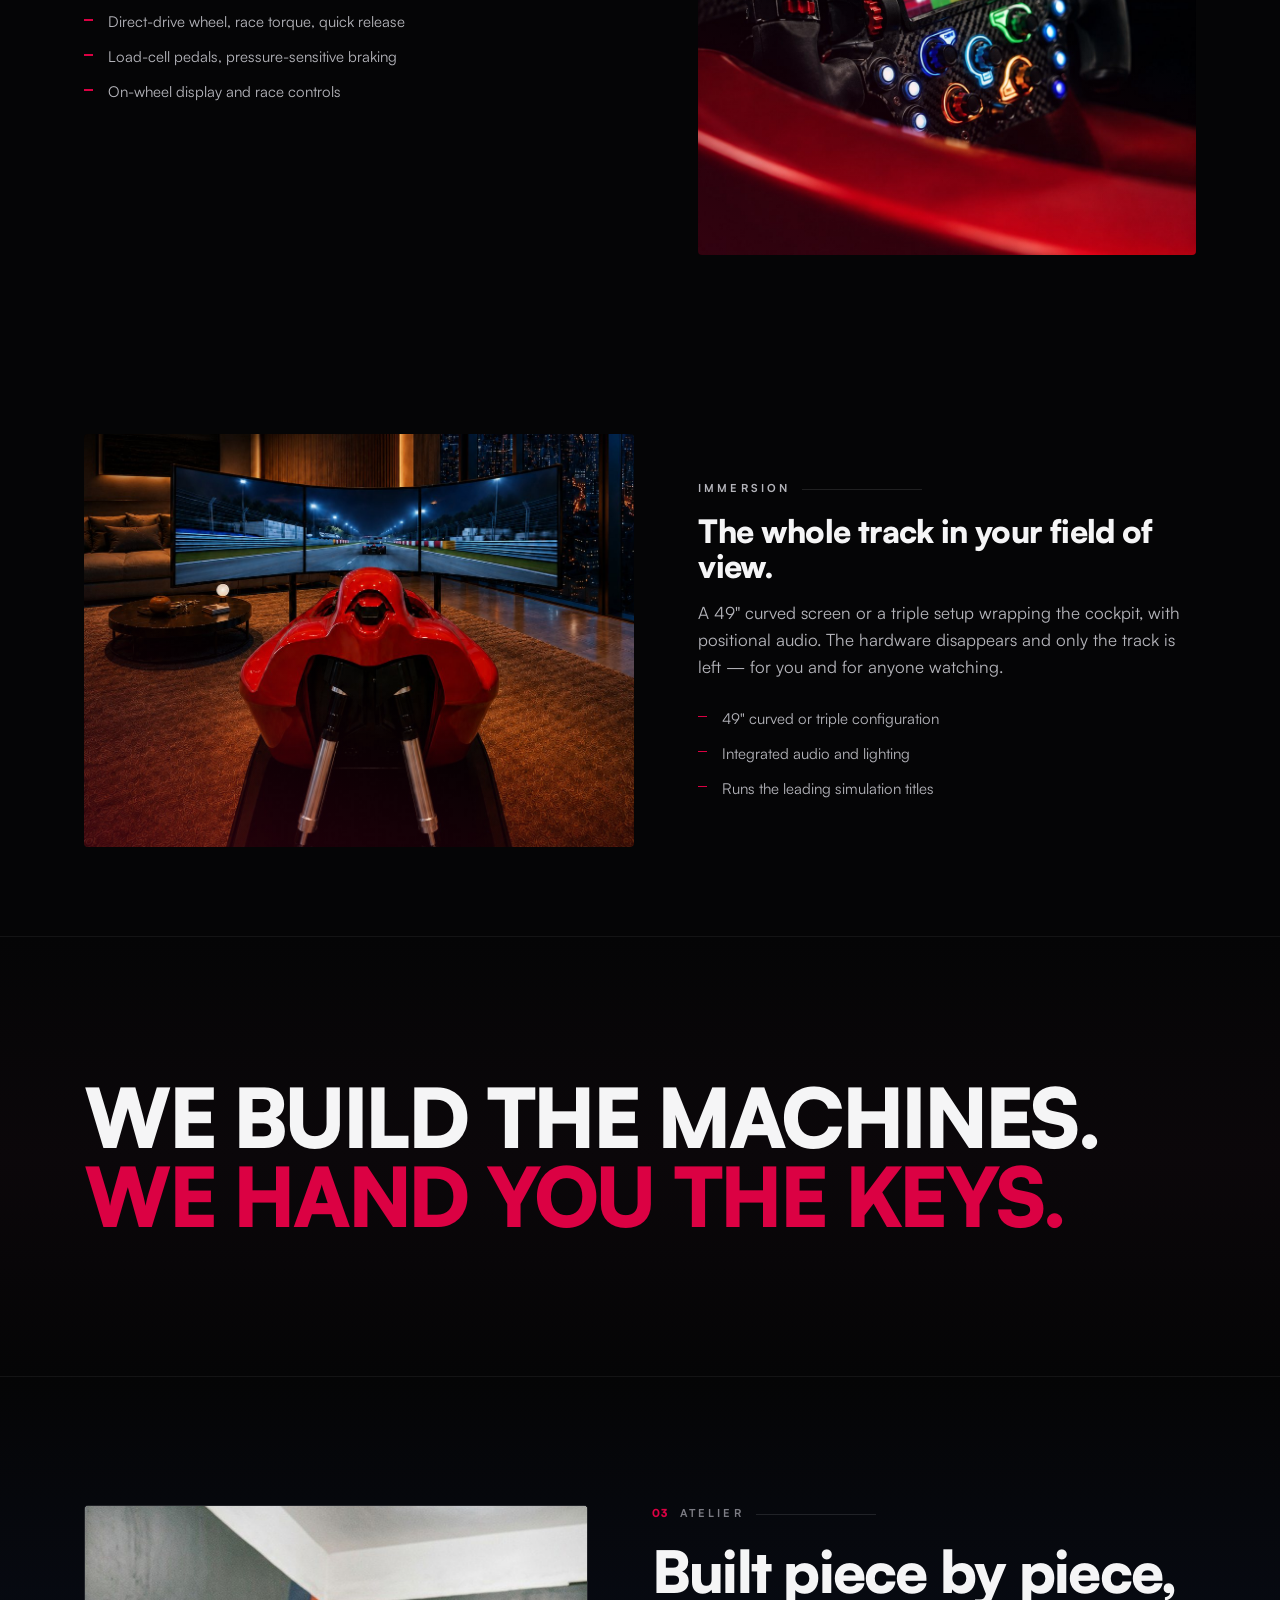
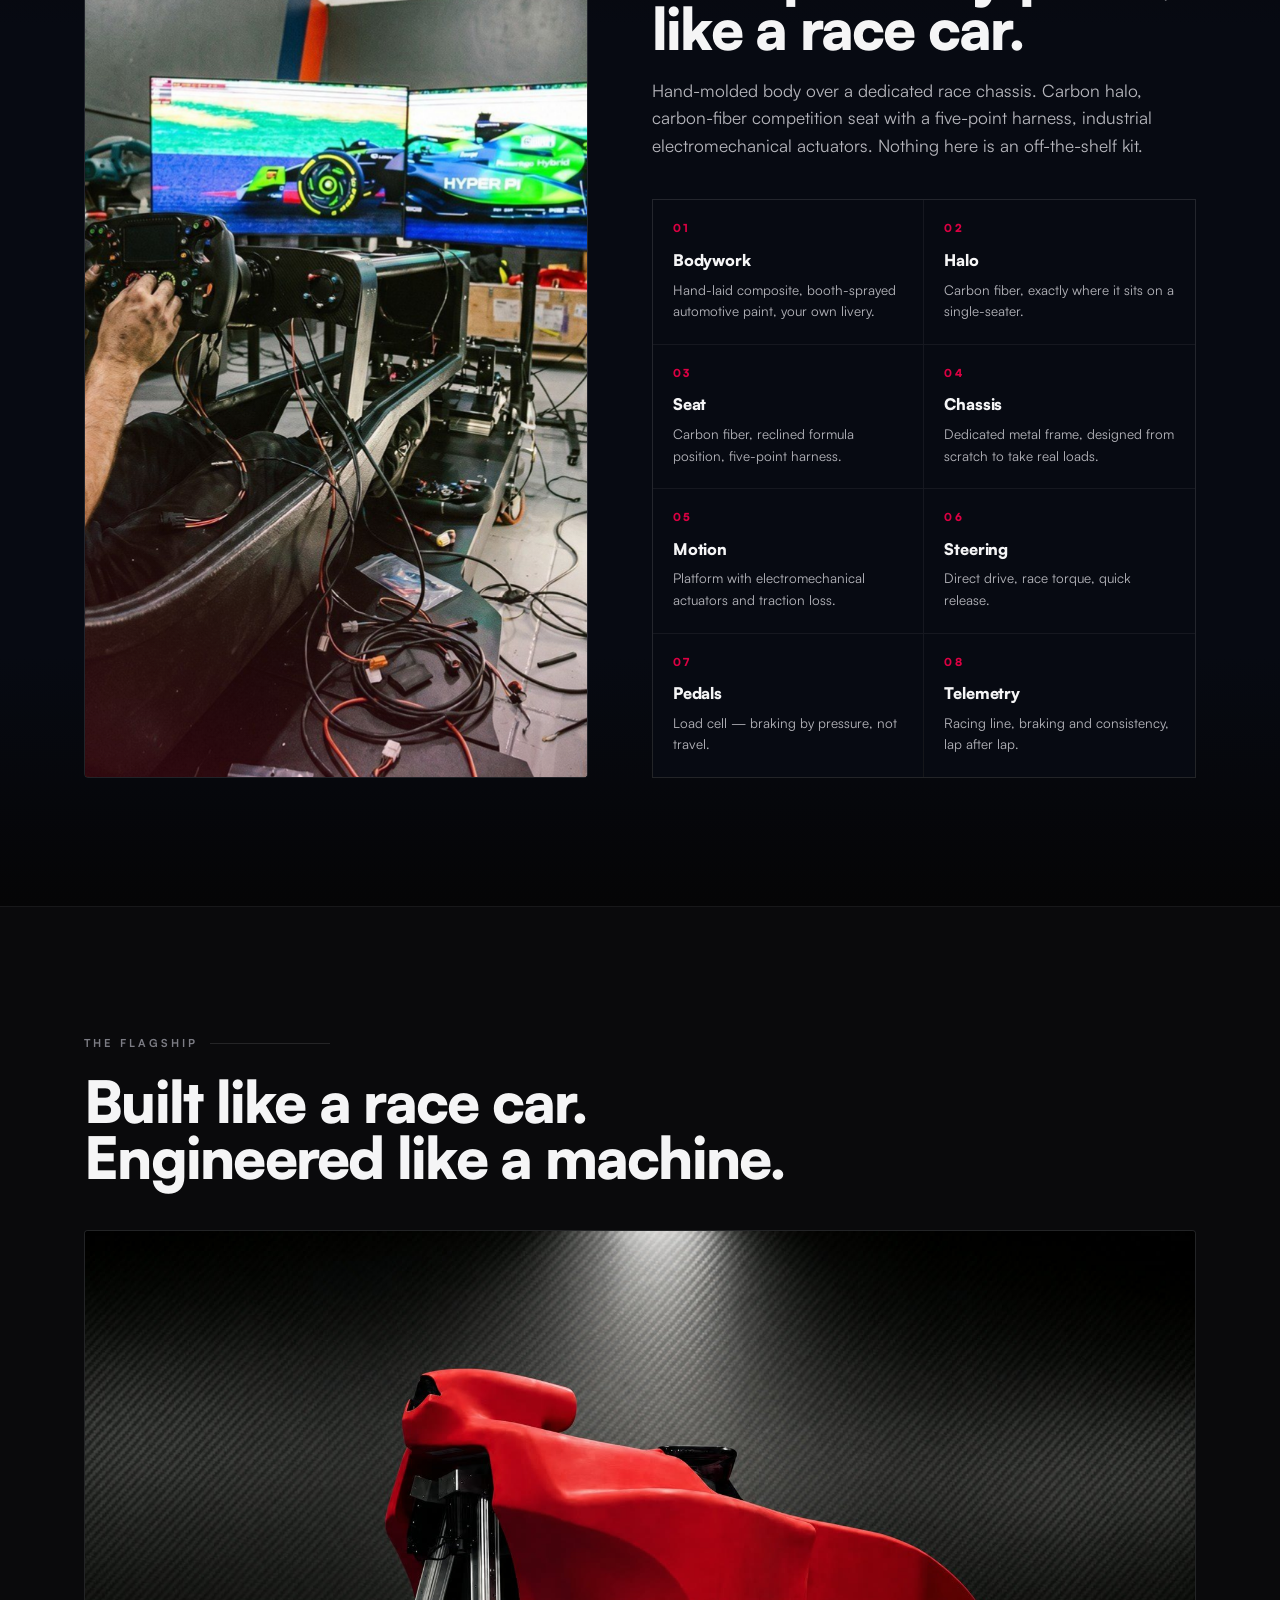
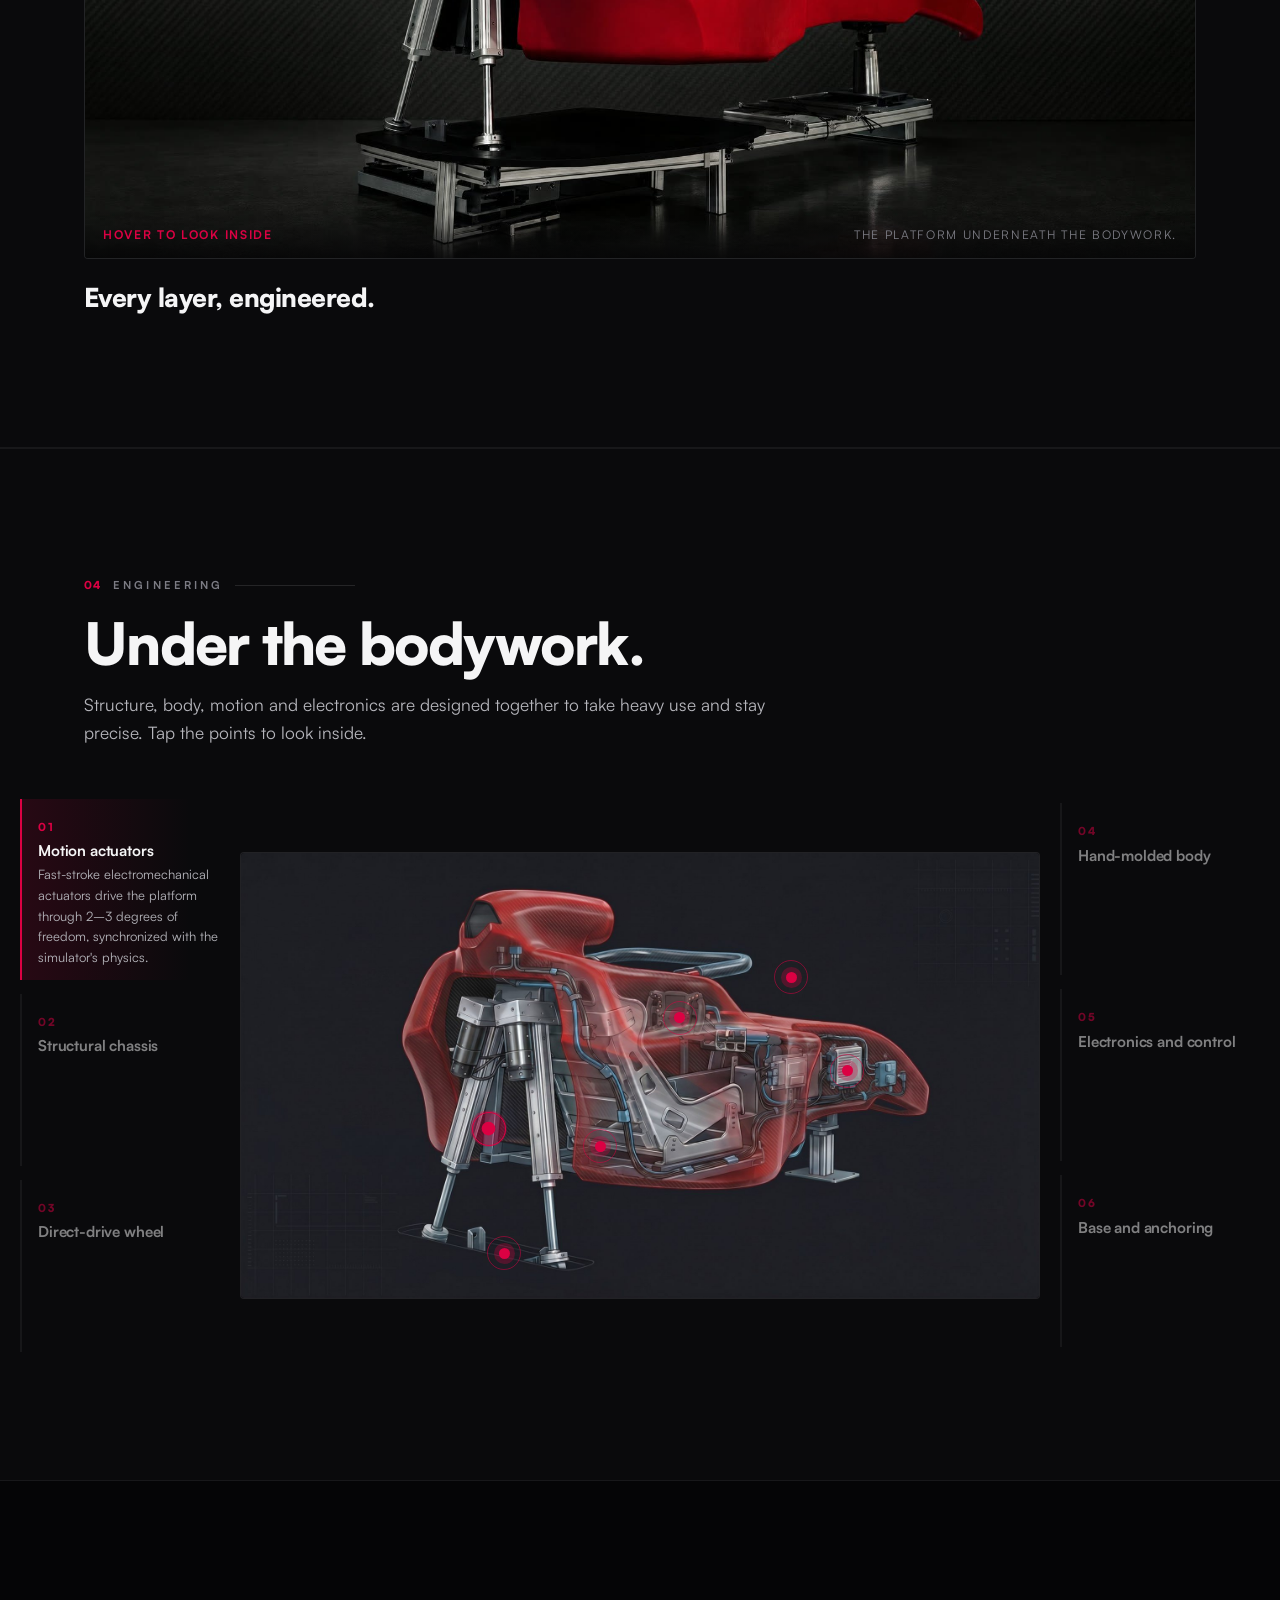
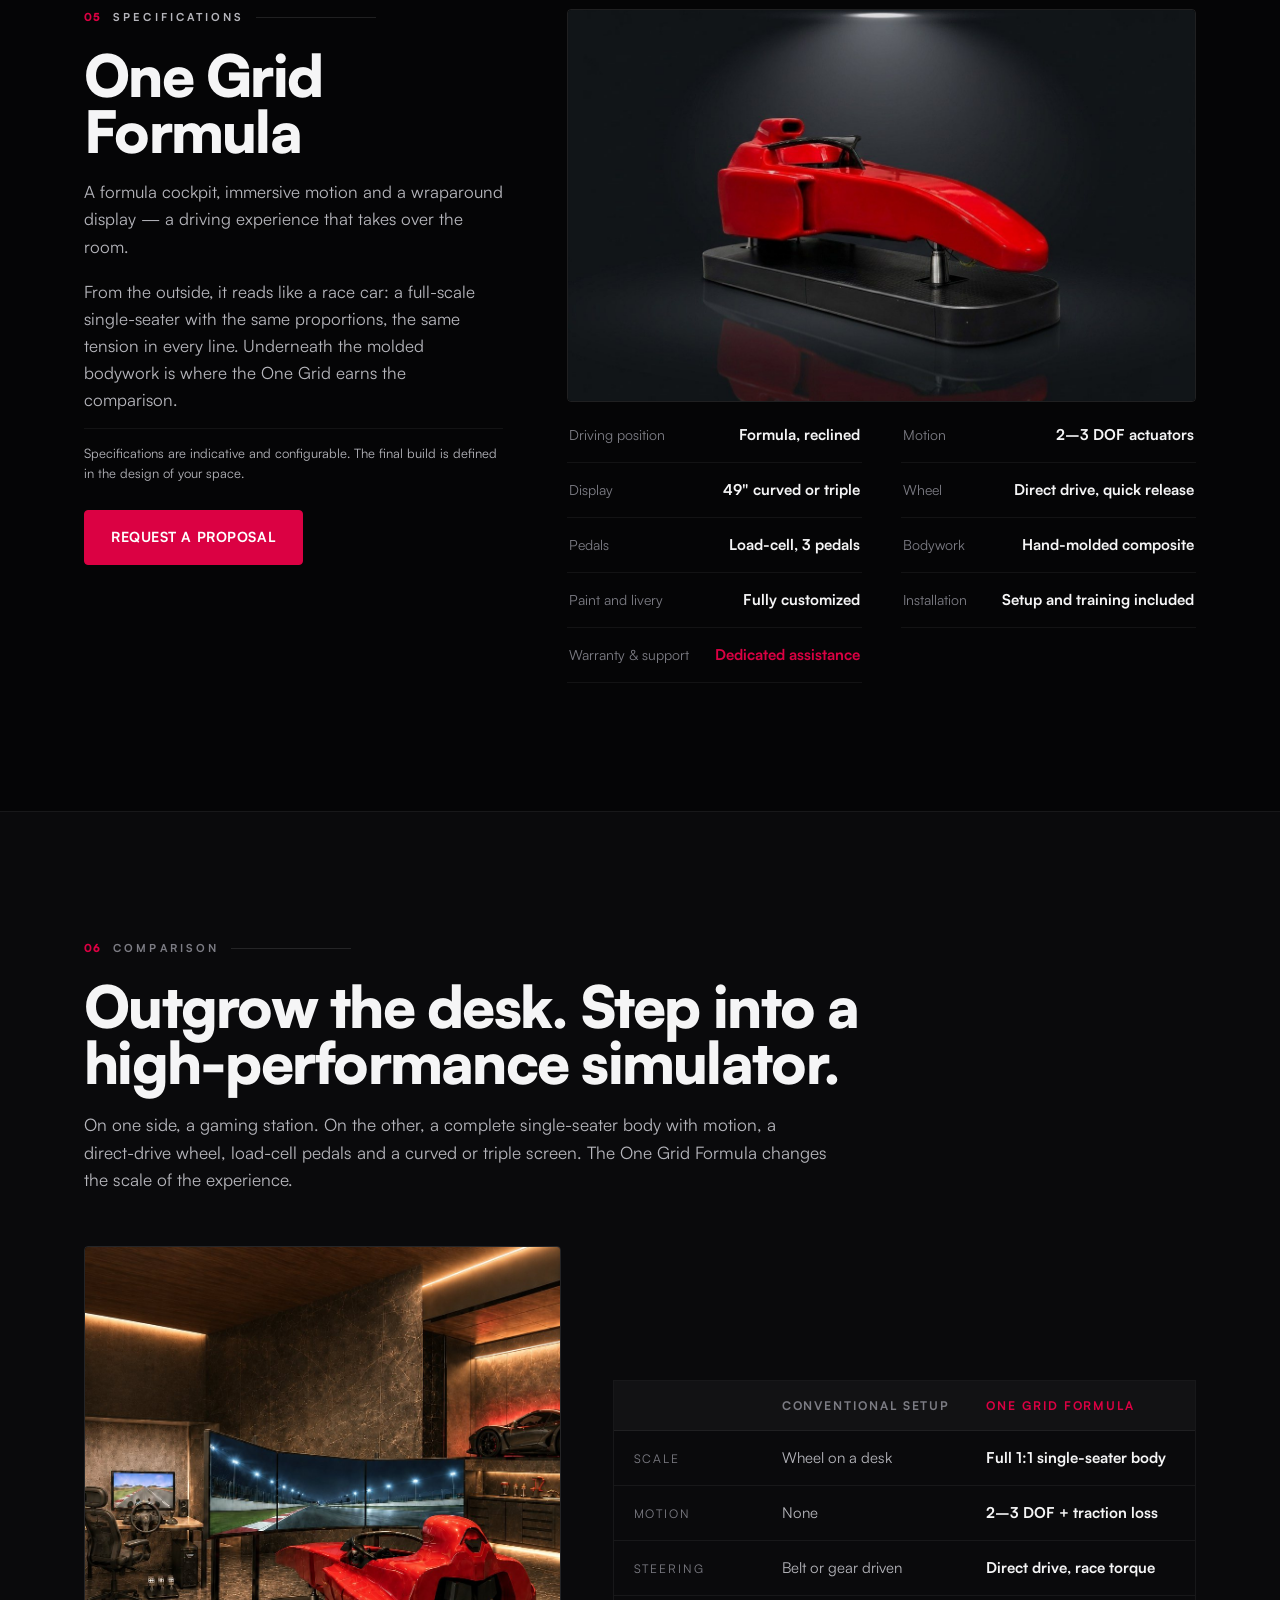
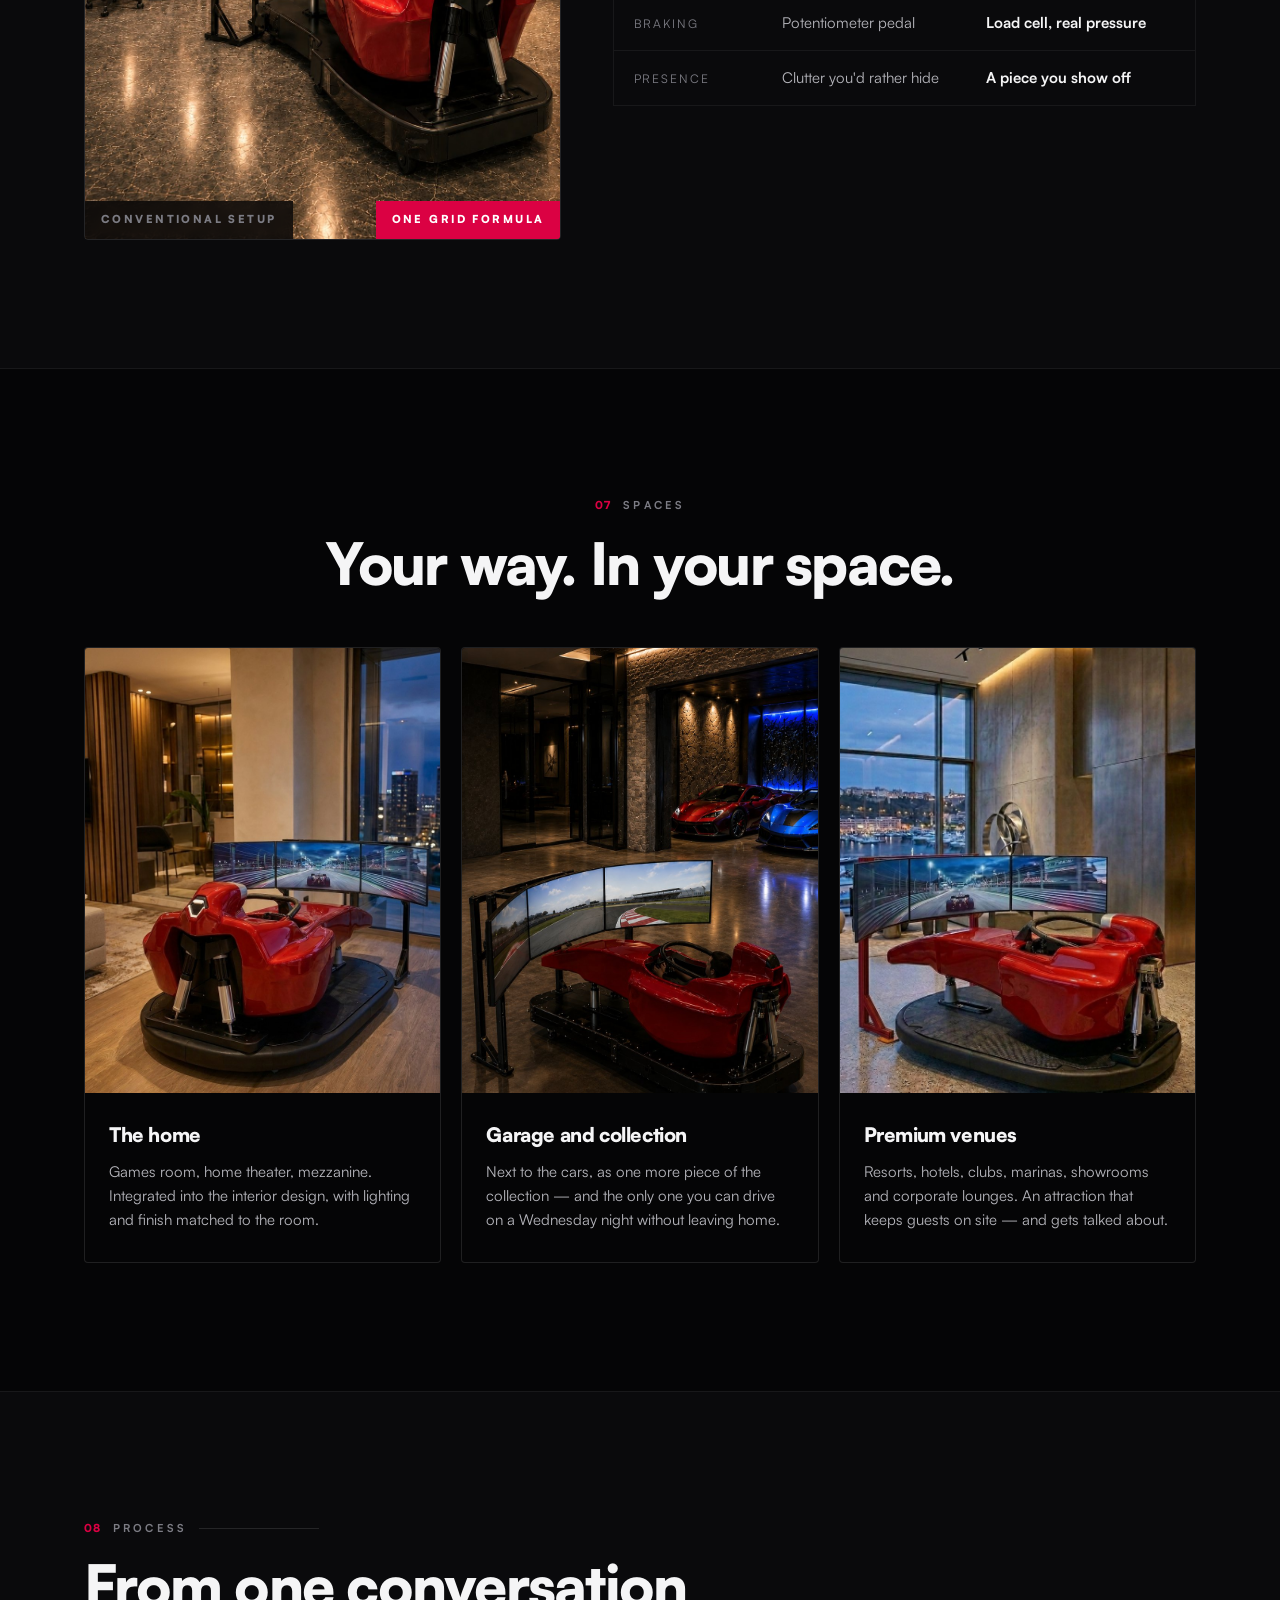
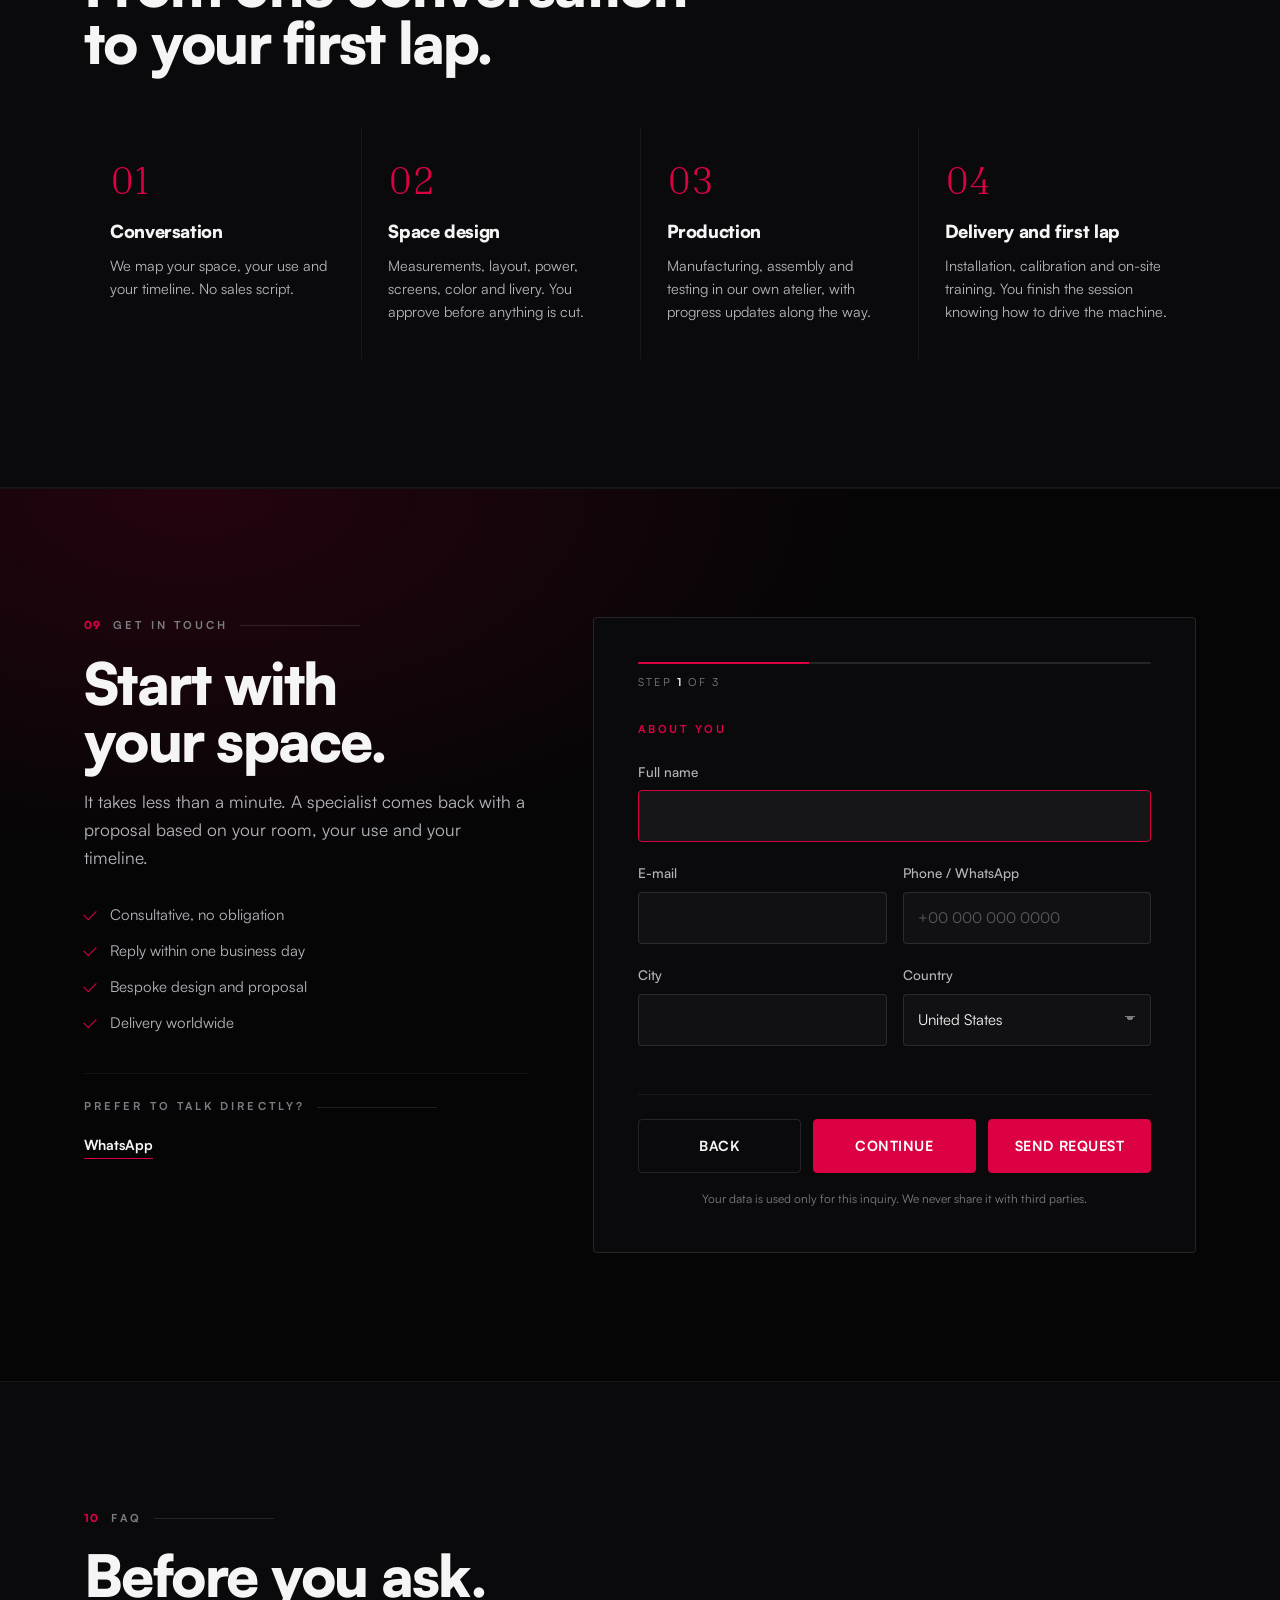
==== commit 626aa33d: "Em tela baixa a dica de scroll desce, o preco para de encostar nela Em 360x640 o preco ainda cruzava" ====
--- a/index.html
+++ b/index.html
@@ -23,7 +23,7 @@
 <link rel="preload" as="font" type="font/woff2" href="assets/fonts/Satoshi-Black.woff2" crossorigin>
 <link rel="preload" as="font" type="font/woff2" href="assets/fonts/Satoshi-Regular.woff2" crossorigin>
 <link rel="preload" as="image" href="assets/img/hero-garagem.jpg">
-<link rel="stylesheet" href="assets/css/style.css?v=20260905">
+<link rel="stylesheet" href="assets/css/style.css?v=20260905b">
 </head>
 <body>
 
@@ -686,7 +686,7 @@
 
 <a class="stickycta" href="#form" data-i18n="nav.cta">Talk to a specialist</a>
 
-<script src="assets/js/i18n.js?v=20260905"></script>
-<script src="assets/js/app.js?v=20260905"></script>
+<script src="assets/js/i18n.js?v=20260905b"></script>
+<script src="assets/js/app.js?v=20260905b"></script>
 </body>
 </html>
--- a/assets/css/style.css
+++ b/assets/css/style.css
@@ -615,7 +615,7 @@
   .hero__lead{margin-top:16px;font-size:15px}
   .hero__cta{margin-top:20px;gap:10px}
   .hero__price{margin-top:14px}
-  .hero__in{padding-bottom:58px}
+  .hero__hint{bottom:10px}
 }
 @media (prefers-reduced-motion:reduce){
   *{animation-duration:.01ms !important;transition-duration:.01ms !important}
